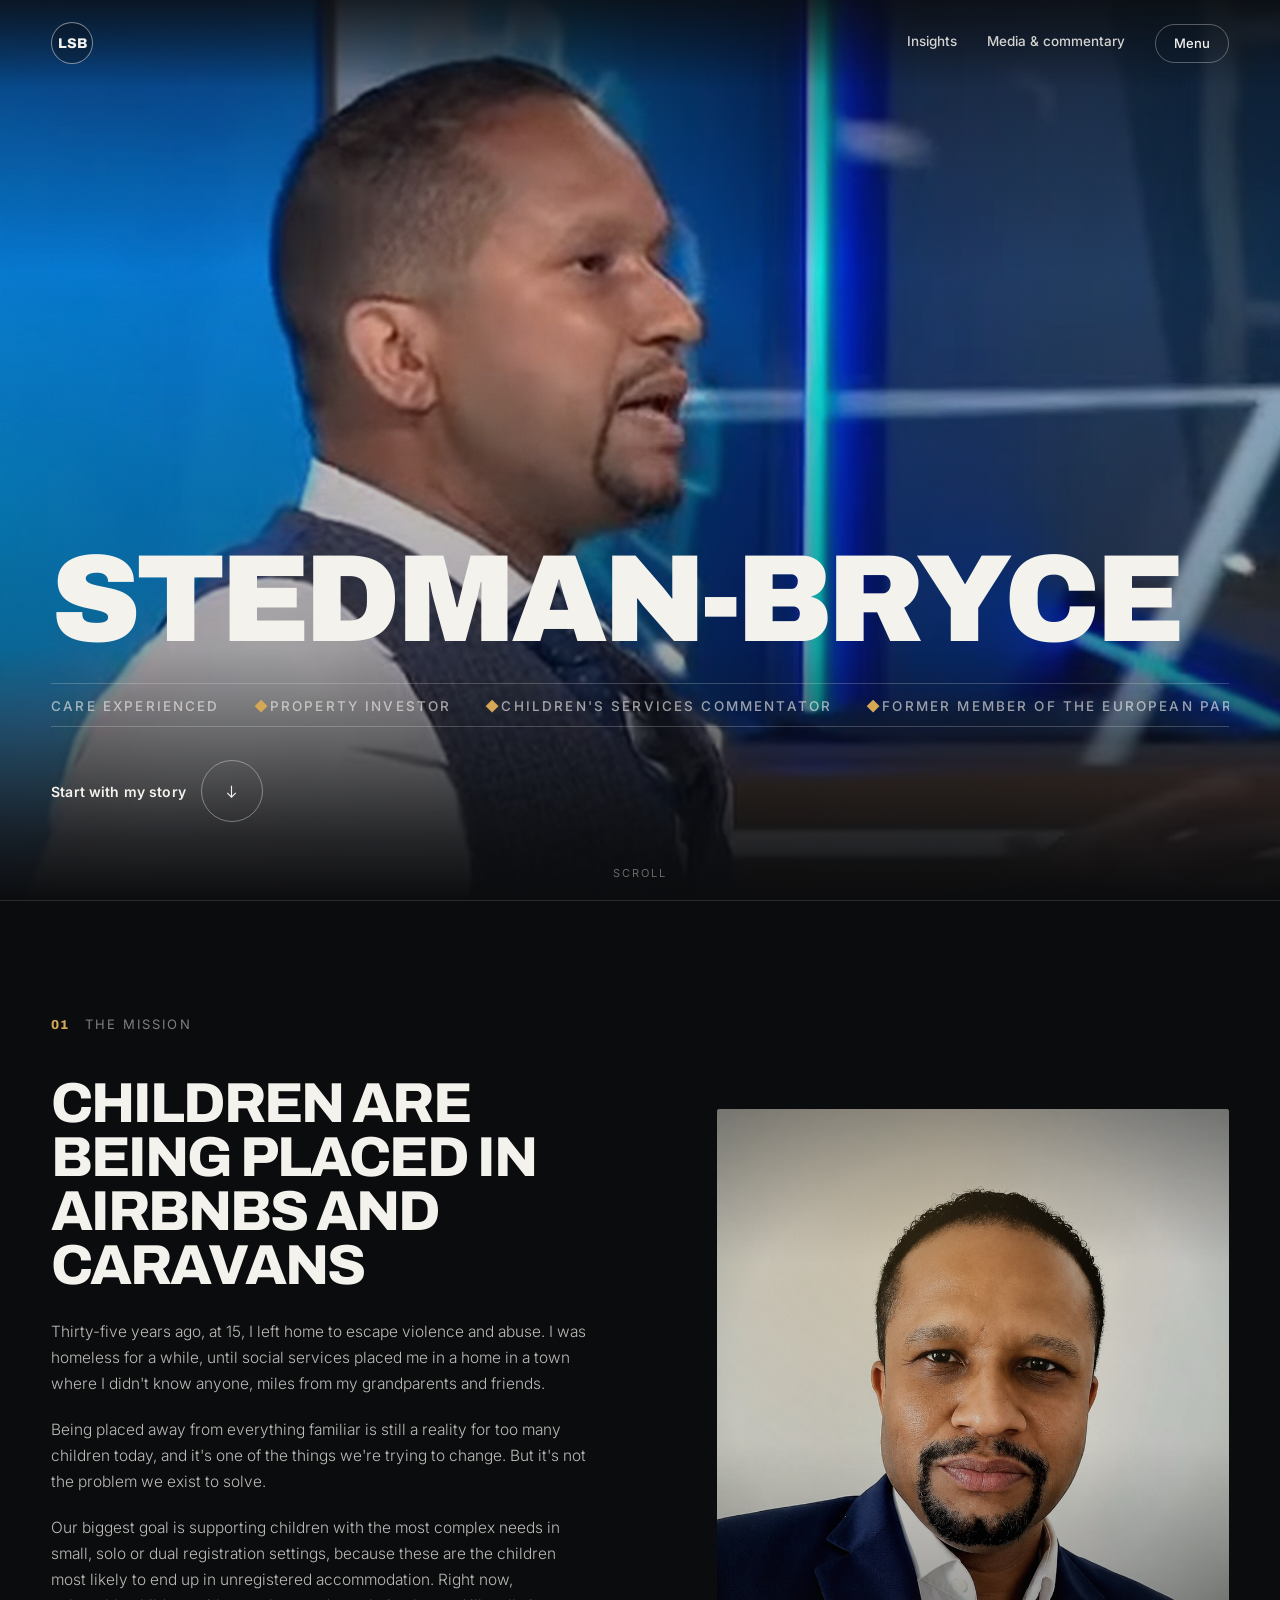
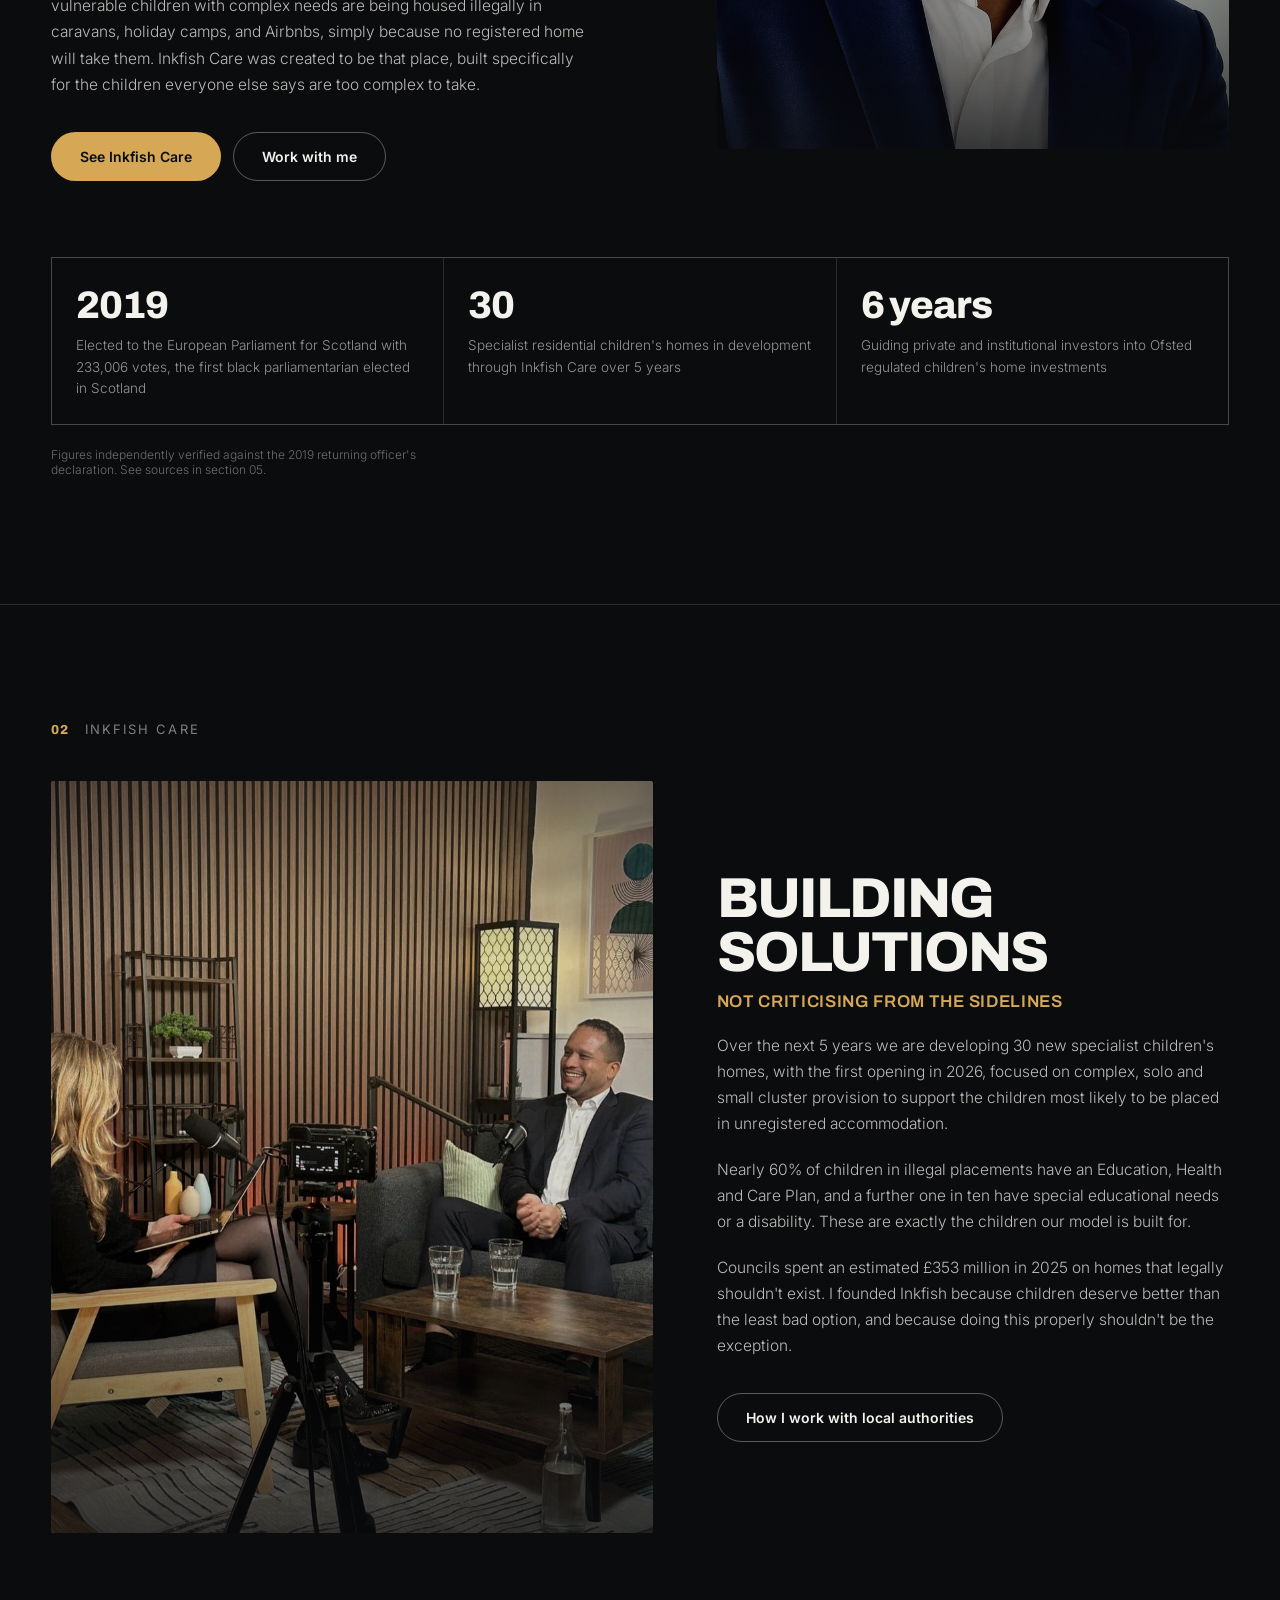
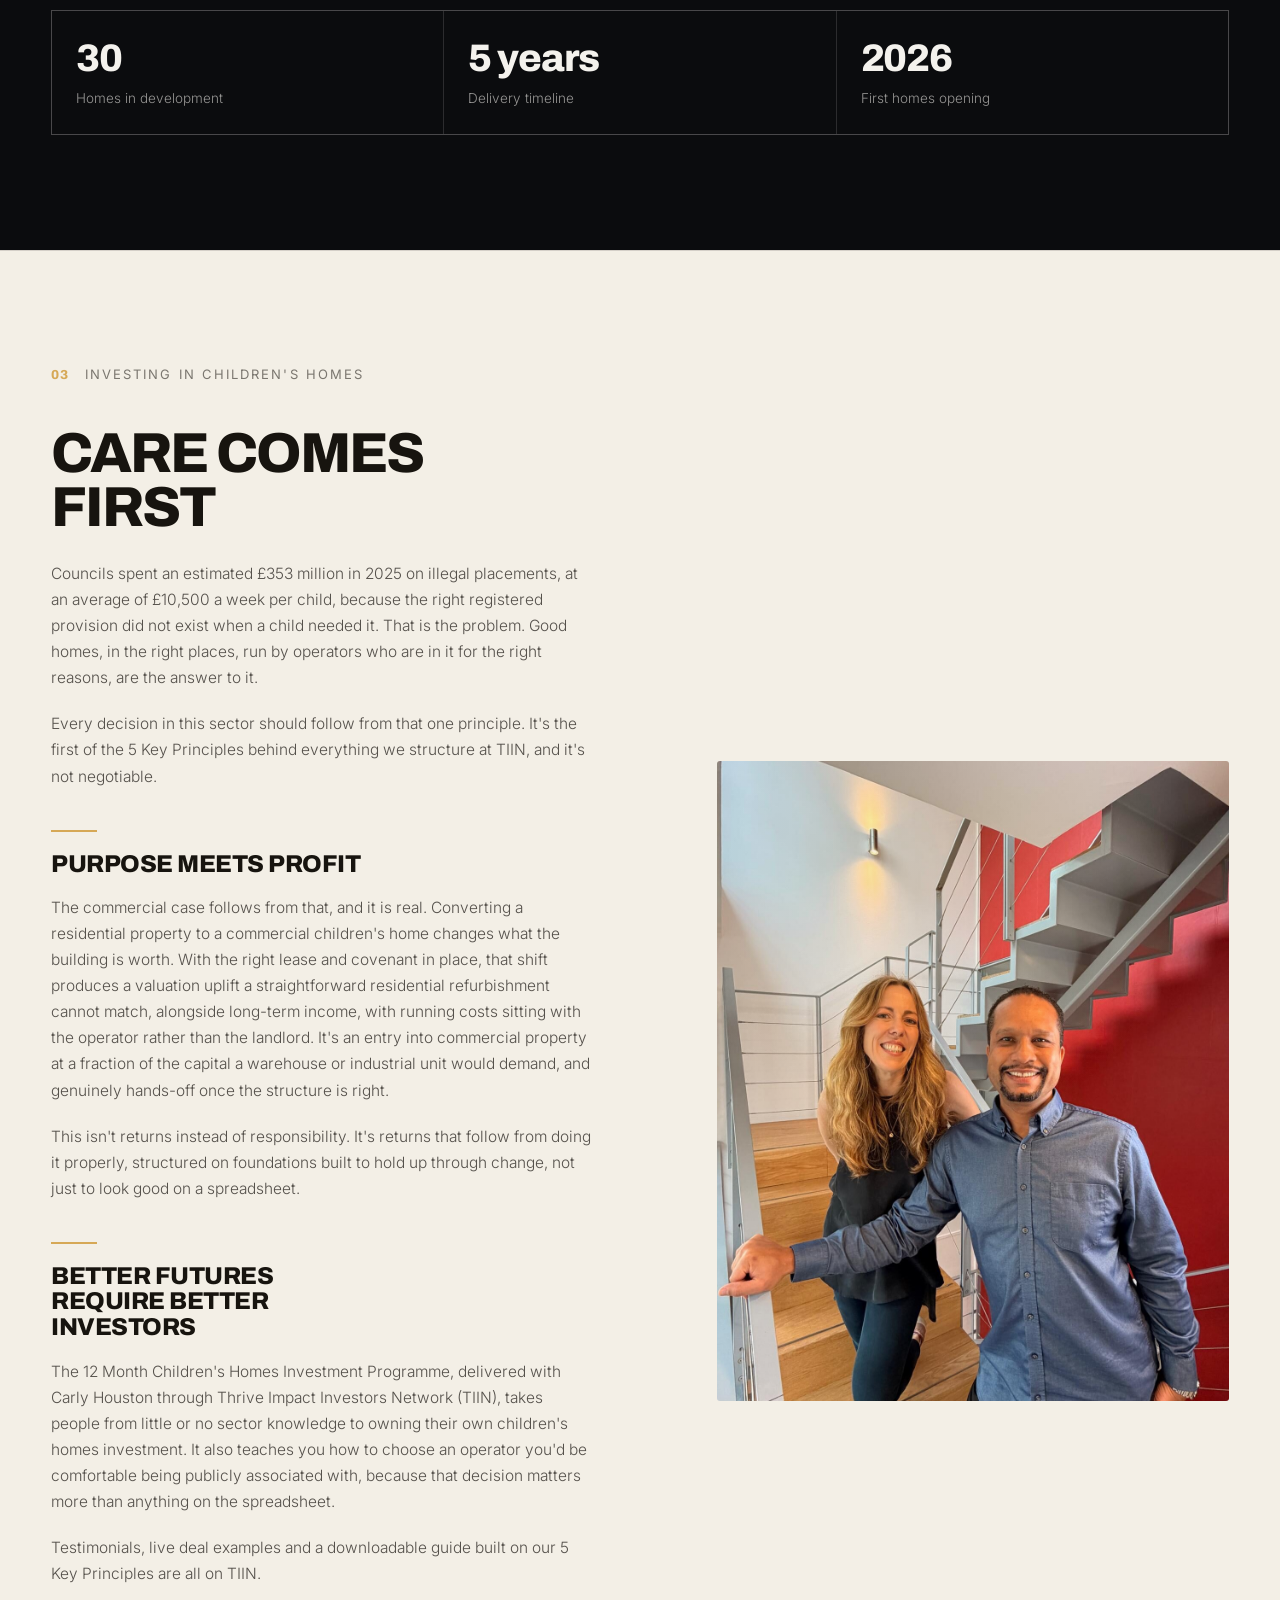
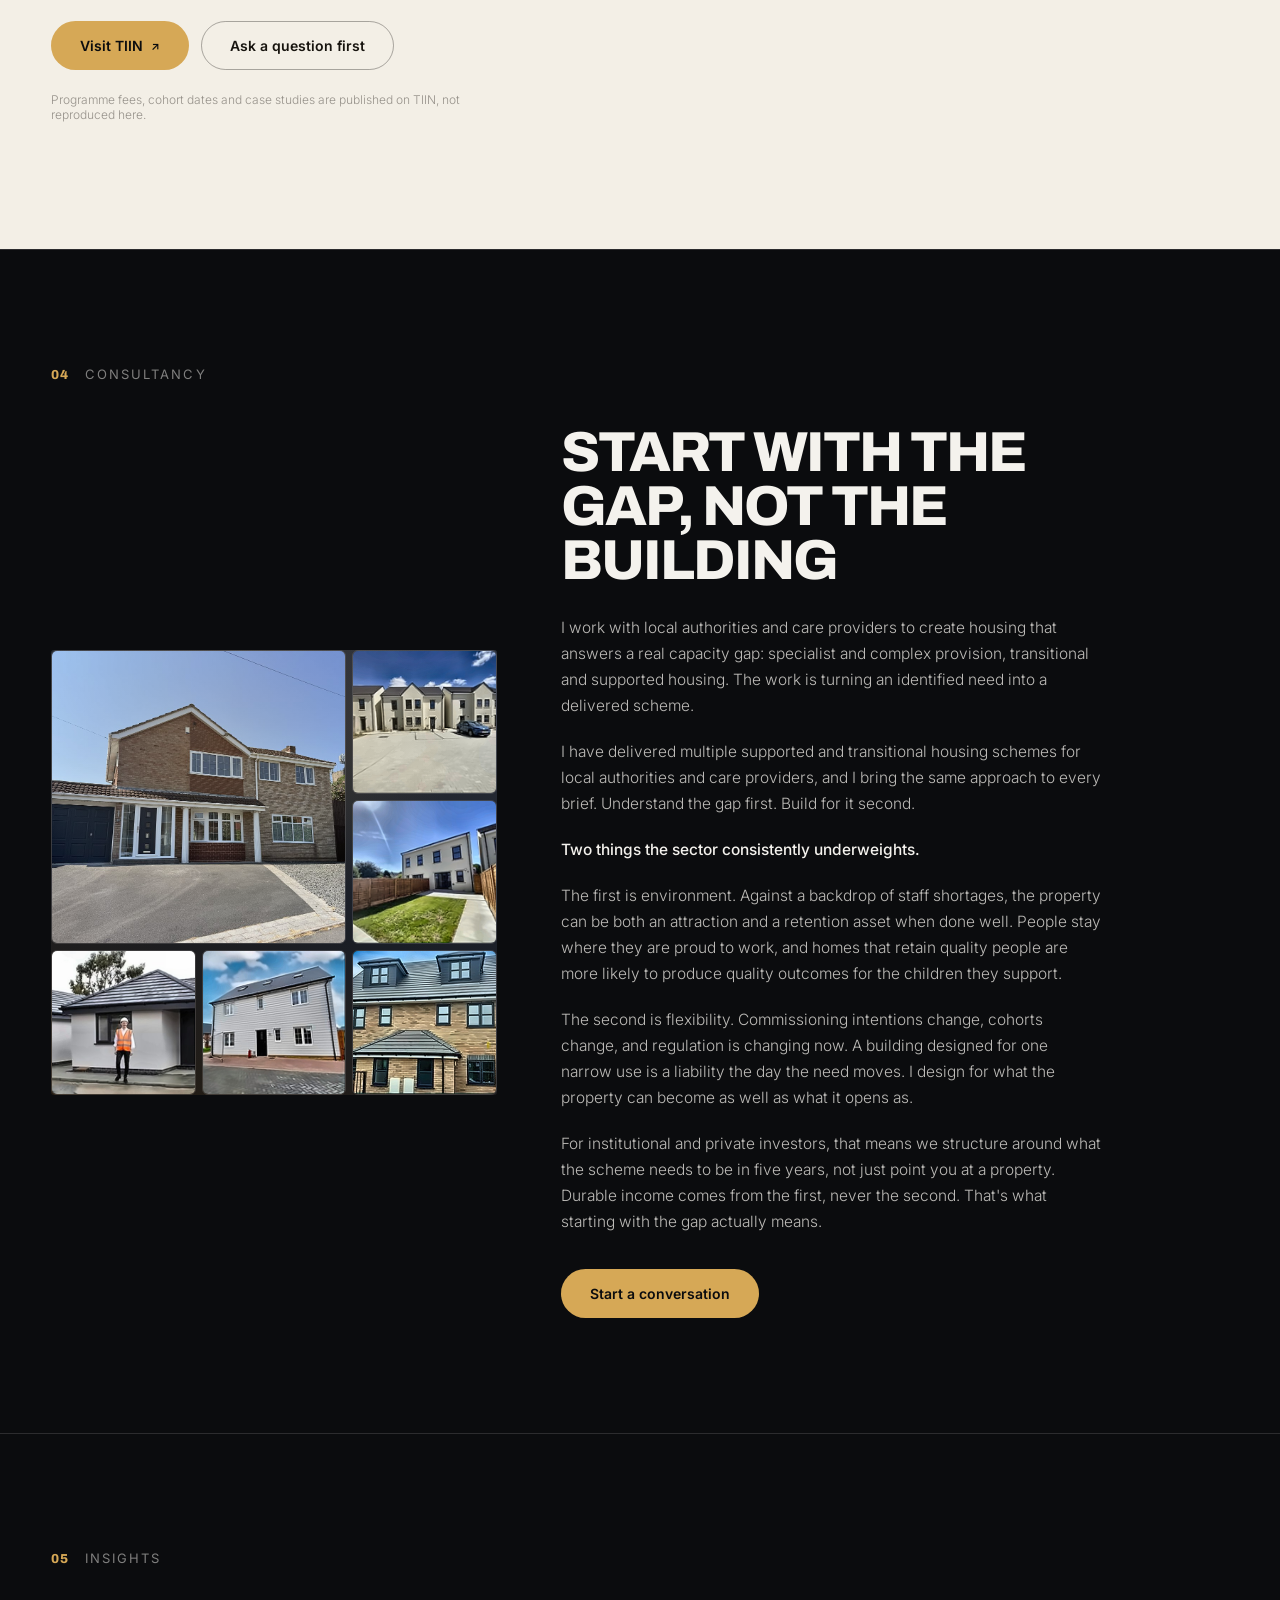
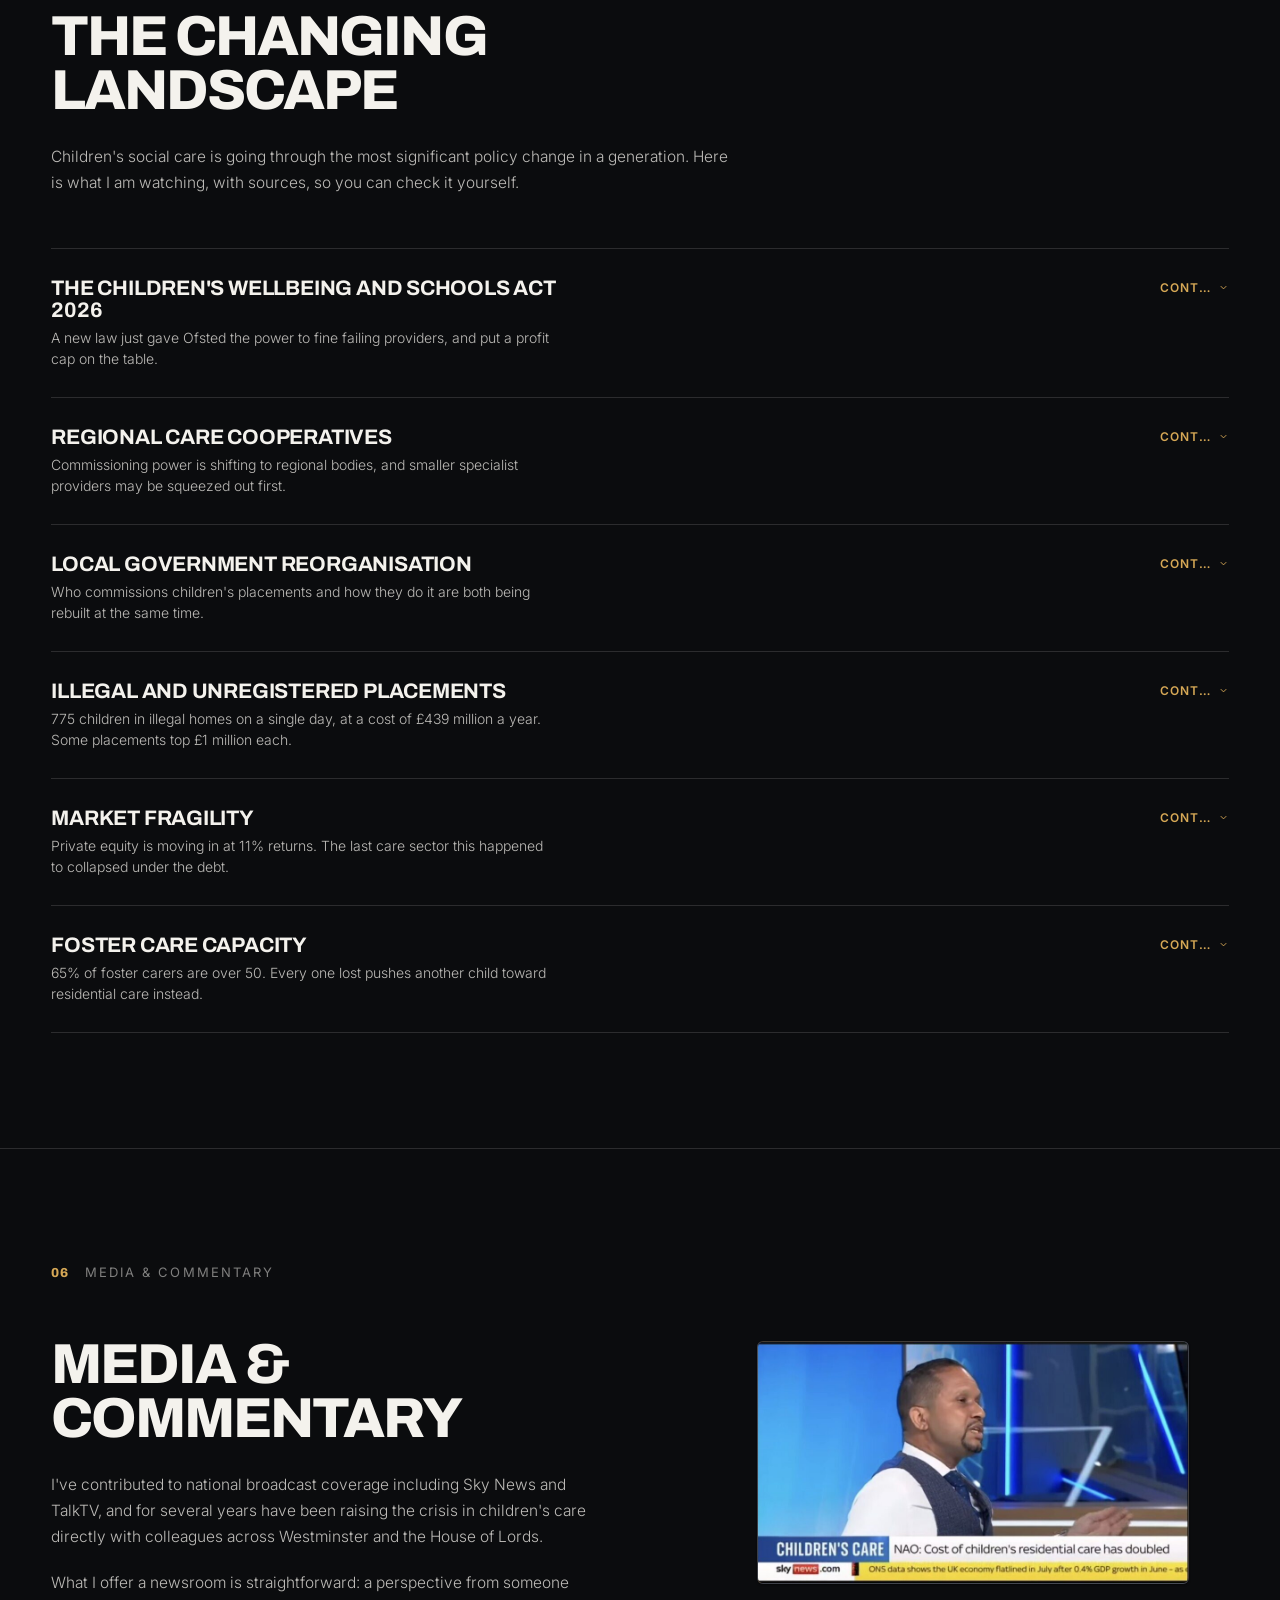
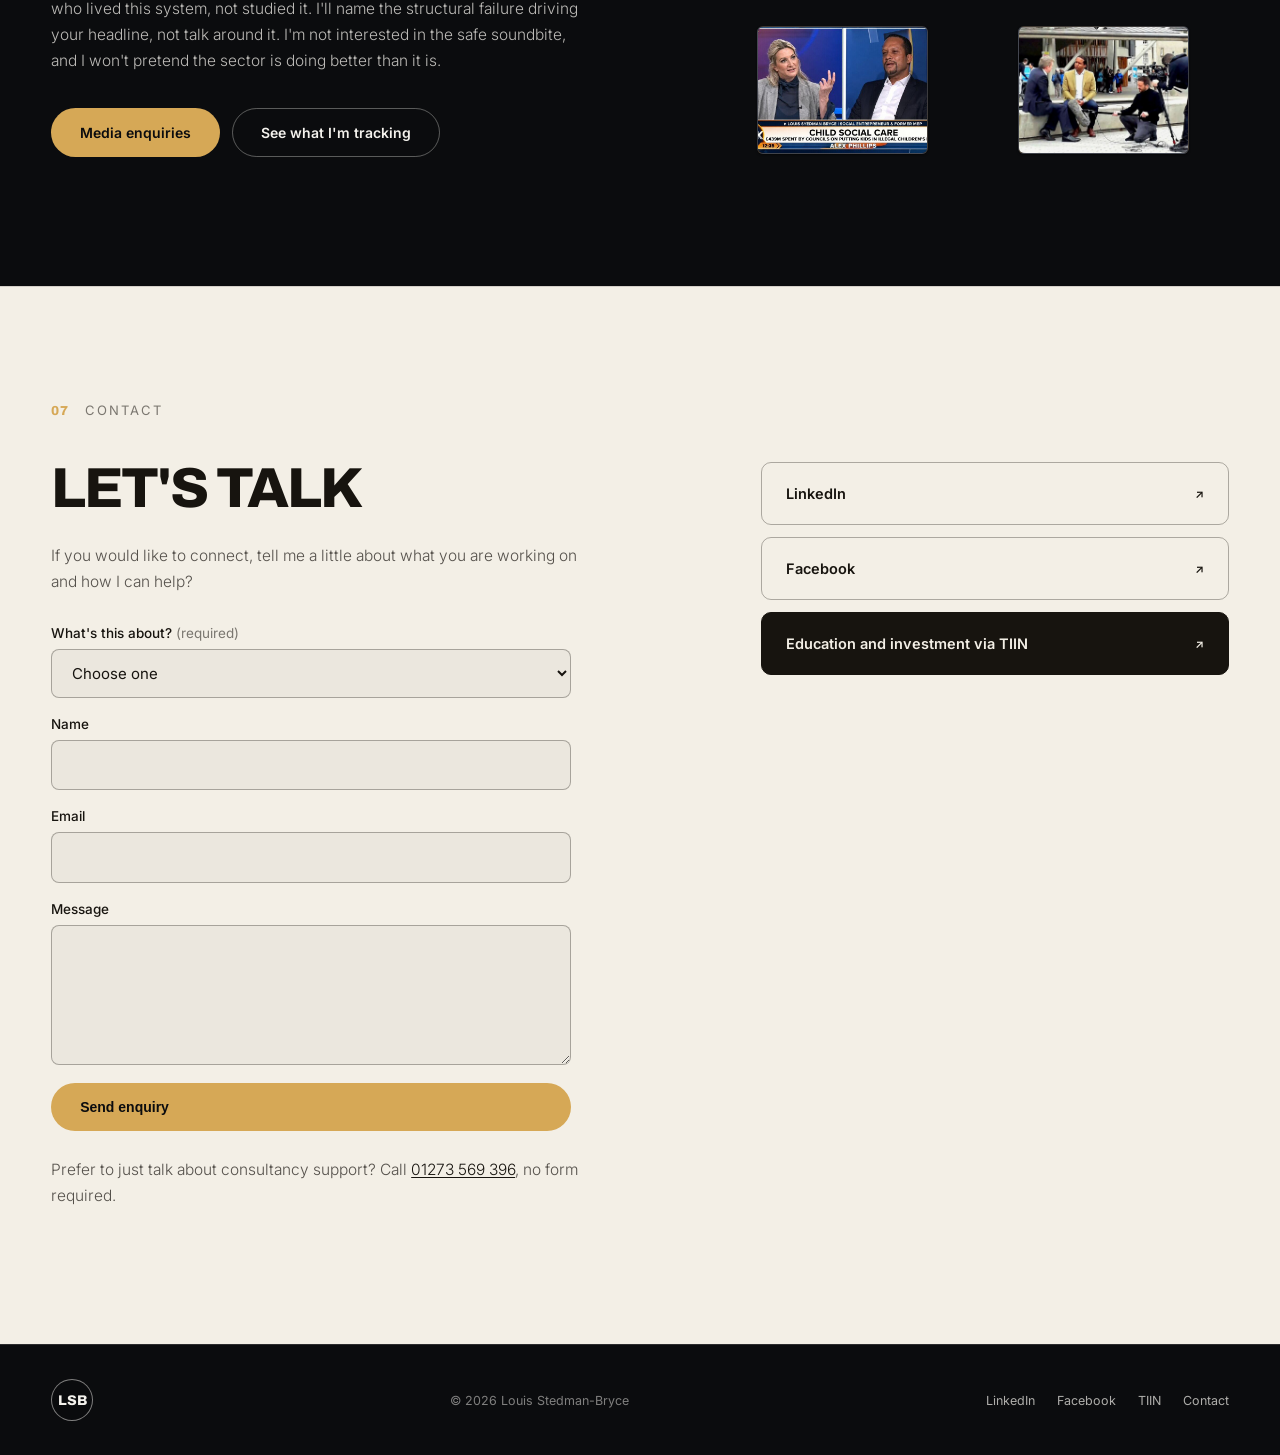
==== index.html @ 674e2a42 "Publish the Louis Stedman-Bryce static website. Co-authored-by: Cursor <cursoragent@cursor.com>" ====
<!DOCTYPE html>
<html lang="en-GB">
<head>
  <meta charset="utf-8">
  <meta name="viewport" content="width=device-width, initial-scale=1">
  <title>Louis Stedman-Bryce | Children's services &amp; Inkfish Care</title>
  <meta name="description" content="Louis Stedman-Bryce — founder of Inkfish Care, former MEP, and UK children's services commentator. Specialist homes, consultancy, and investment through TIIN.">
  <meta name="robots" content="index, follow, max-image-preview:large, max-snippet:-1, max-video-preview:-1">
  <meta name="googlebot" content="index, follow">
  <meta name="theme-color" content="#0B0C0E">
  <meta name="author" content="Louis Stedman-Bryce">
  <meta name="geo.region" content="GB">
  <meta name="geo.placename" content="United Kingdom">
  <link rel="canonical" href="https://steadmanbryce.com/">
  <link rel="alternate" hreflang="en-GB" href="https://steadmanbryce.com/">
  <link rel="alternate" hreflang="x-default" href="https://steadmanbryce.com/">
  <link rel="sitemap" type="application/xml" title="Sitemap" href="https://steadmanbryce.com/sitemap.xml">
  <link rel="me" href="https://www.linkedin.com/in/louis-s-3040ba2b">

  <meta property="og:type" content="website">
  <meta property="og:site_name" content="Louis Stedman-Bryce">
  <meta property="og:locale" content="en_GB">
  <meta property="og:url" content="https://steadmanbryce.com/">
  <meta property="og:title" content="Louis Stedman-Bryce | Children's services &amp; Inkfish Care">
  <meta property="og:description" content="Founder of Inkfish Care, former MEP, and commentator on UK children's services. Specialist homes, consultancy, and investment through TIIN.">
  <meta property="og:image" content="https://steadmanbryce.com/assets/hero-poster.jpg">
  <meta property="og:image:type" content="image/jpeg">
  <meta property="og:image:width" content="1392">
  <meta property="og:image:height" content="620">
  <meta property="og:image:alt" content="Louis Stedman-Bryce on Sky News discussing children's residential care">
  <meta name="twitter:card" content="summary_large_image">
  <meta name="twitter:title" content="Louis Stedman-Bryce | Children's services &amp; Inkfish Care">
  <meta name="twitter:description" content="Founder of Inkfish Care, former MEP, and commentator on UK children's services. Specialist homes, consultancy, and investment through TIIN.">
  <meta name="twitter:image" content="https://steadmanbryce.com/assets/hero-poster.jpg">
  <meta name="twitter:image:alt" content="Louis Stedman-Bryce on Sky News discussing children's residential care">

  <link rel="icon" href="assets/favicon.svg" type="image/svg+xml">
  <link rel="apple-touch-icon" href="assets/louis-portrait.jpg">
  <link rel="manifest" href="site.webmanifest">
  <link rel="preload" href="assets/hero-poster.jpg" as="image" fetchpriority="high">

  <link rel="preconnect" href="https://fonts.googleapis.com">
  <link rel="preconnect" href="https://fonts.gstatic.com" crossorigin>
  <link href="https://fonts.googleapis.com/css2?family=Archivo:wght@400;500;600;700;800;900&family=Inter:wght@300;400;500;600&display=swap" rel="stylesheet">
  <link rel="stylesheet" href="css/styles.css">

  <script type="application/ld+json">
  {
    "@context": "https://schema.org",
    "@graph": [
      {
        "@type": "WebSite",
        "@id": "https://steadmanbryce.com/#website",
        "url": "https://steadmanbryce.com/",
        "name": "Louis Stedman-Bryce",
        "alternateName": "LSB",
        "inLanguage": "en-GB",
        "publisher": { "@id": "https://steadmanbryce.com/#person" }
      },
      {
        "@type": "WebPage",
        "@id": "https://steadmanbryce.com/#webpage",
        "url": "https://steadmanbryce.com/",
        "name": "Louis Stedman-Bryce | Children's services and Inkfish Care",
        "description": "Louis Stedman-Bryce is the founder of Inkfish Care, a former MEP, and a commentator on UK children's services.",
        "inLanguage": "en-GB",
        "isPartOf": { "@id": "https://steadmanbryce.com/#website" },
        "about": { "@id": "https://steadmanbryce.com/#person" },
        "primaryImageOfPage": { "@id": "https://steadmanbryce.com/#poster" }
      },
      {
        "@type": "ImageObject",
        "@id": "https://steadmanbryce.com/#poster",
        "url": "https://steadmanbryce.com/assets/hero-poster.jpg",
        "contentUrl": "https://steadmanbryce.com/assets/hero-poster.jpg",
        "width": 1392,
        "height": 620,
        "caption": "Louis Stedman-Bryce on Sky News discussing children's residential care"
      },
      {
        "@type": "ImageObject",
        "@id": "https://steadmanbryce.com/#portrait",
        "url": "https://steadmanbryce.com/assets/louis-portrait.jpg",
        "contentUrl": "https://steadmanbryce.com/assets/louis-portrait.jpg",
        "width": 900,
        "height": 1125,
        "caption": "Portrait of Louis Stedman-Bryce, founder of Inkfish Care"
      },
      {
        "@type": "Person",
        "@id": "https://steadmanbryce.com/#person",
        "name": "Louis Stedman-Bryce",
        "givenName": "Louis",
        "familyName": "Stedman-Bryce",
        "url": "https://steadmanbryce.com/",
        "image": { "@id": "https://steadmanbryce.com/#portrait" },
        "jobTitle": "Social entrepreneur and children's services commentator",
        "description": "Care-experienced founder of Inkfish Care, property investor, and former Member of the European Parliament for Scotland.",
        "nationality": { "@type": "Country", "name": "United Kingdom" },
        "telephone": "+44-1273-569396",
        "knowsAbout": [
          "Children's social care",
          "Children's residential care",
          "Unregistered children's placements",
          "Children's homes investment",
          "Supported housing"
        ],
        "worksFor": { "@id": "https://steadmanbryce.com/#inkfish-org" },
        "memberOf": {
          "@type": "Organization",
          "name": "European Parliament",
          "description": "Member of the European Parliament for Scotland, elected in 2019"
        },
        "sameAs": [
          "https://www.linkedin.com/in/louis-s-3040ba2b",
          "https://www.facebook.com/share/1D5mTV8Ksw/",
          "https://www.tiin.co.uk"
        ]
      },
      {
        "@type": "Organization",
        "@id": "https://steadmanbryce.com/#inkfish-org",
        "name": "Inkfish Care",
        "url": "https://steadmanbryce.com/#inkfish",
        "founder": { "@id": "https://steadmanbryce.com/#person" },
        "description": "Specialist residential children's homes for children with complex needs, including solo and small cluster provision.",
        "areaServed": { "@type": "Country", "name": "United Kingdom" }
      },
      {
        "@type": "ProfessionalService",
        "@id": "https://steadmanbryce.com/#consultancy-service",
        "name": "Louis Stedman-Bryce consultancy",
        "url": "https://steadmanbryce.com/#consultancy",
        "provider": { "@id": "https://steadmanbryce.com/#person" },
        "areaServed": { "@type": "Country", "name": "United Kingdom" },
        "serviceType": [
          "Children's homes consultancy",
          "Supported and transitional housing",
          "Children's services commentary"
        ],
        "telephone": "+44-1273-569396"
      },
      {
        "@type": "FAQPage",
        "@id": "https://steadmanbryce.com/#insights-faq",
        "url": "https://steadmanbryce.com/#insights",
        "mainEntity": [
          {
            "@type": "Question",
            "name": "What does the Children's Wellbeing and Schools Act 2026 change?",
            "acceptedAnswer": {
              "@type": "Answer",
              "text": "The Act received Royal Assent on 29 April 2026. It gives Ofsted power to demand improvement plans and issue fines, introduces regional cooperation for looked after children's accommodation, and puts a profit cap on the table."
            }
          },
          {
            "@type": "Question",
            "name": "What are Regional Care Cooperatives?",
            "acceptedAnswer": {
              "@type": "Answer",
              "text": "From summer 2026 commissioning power for children's placements is moving from individual local authorities to mandated regional bodies. Pathfinders are already running in Greater Manchester and the South East."
            }
          },
          {
            "@type": "Question",
            "name": "How many children are in illegal or unregistered homes?",
            "acceptedAnswer": {
              "@type": "Answer",
              "text": "On a single day in September 2024, 775 children were placed in illegal, unregistered homes, at an estimated annual cost of more than £439 million. 33 of those placements cost more than £1 million each."
            }
          },
          {
            "@type": "Question",
            "name": "Why is the children's homes market described as fragile?",
            "acceptedAnswer": {
              "@type": "Answer",
              "text": "The Competition and Markets Authority found children's homes providers earning average returns of around 11%, against a normal expected range of 3% to 6%, with a growing share of the market owned by highly leveraged private equity backed groups."
            }
          },
          {
            "@type": "Question",
            "name": "What is happening to foster care capacity in England?",
            "acceptedAnswer": {
              "@type": "Answer",
              "text": "Ofsted data has shown 65% of foster carers are aged over 50, and a quarter over 60. Natural retirement will keep shrinking capacity while new applications are already falling, pushing more children toward residential care."
            }
          }
        ]
      }
    ]
  }
  </script>
  <script src="js/main.js" defer></script>
</head>
<body>

<a class="skip-link" href="#main">Skip to content</a>

<header class="topbar" id="topbar">
  <a class="logomark" href="#top" aria-label="Louis Stedman-Bryce, back to top">LSB</a>
  <div class="topbar-right">
    <a class="topbar-link hide-sm" href="#insights">Insights</a>
    <a class="topbar-link hide-sm" href="#media">Media &amp; commentary</a>
    <button class="menu-btn" type="button" id="menuOpen" aria-haspopup="true" aria-expanded="false" aria-controls="overlayMenu">Menu</button>
  </div>
</header>

<nav class="overlay" id="overlayMenu" aria-label="Main menu" aria-hidden="true">
  <div class="overlay-top">
    <a class="logomark" href="#top" aria-label="Louis Stedman-Bryce, back to top">LSB</a>
    <button class="menu-btn" type="button" id="menuClose" aria-label="Close menu">Close</button>
  </div>
  <div class="overlay-body">
    <ol class="overlay-list">
      <li><a href="#top"><span class="ov-num">&nbsp;</span>Home</a></li>
      <li><a href="#mission"><span class="ov-num">01</span>The mission</a></li>
      <li><a href="#inkfish"><span class="ov-num">02</span>Inkfish Care</a></li>
      <li><a href="#invest"><span class="ov-num">03</span>Investing in children's homes</a></li>
      <li><a href="#consultancy"><span class="ov-num">04</span>Consultancy</a></li>
      <li><a href="#insights"><span class="ov-num">05</span>Insights</a></li>
      <li><a href="#media"><span class="ov-num">06</span>Media &amp; commentary</a></li>
      <li><a href="#contact"><span class="ov-num">07</span>Contact</a></li>
    </ol>
    <div class="overlay-edu">
      <span class="overlay-edu-label">Education</span>
      <ul class="overlay-edu-list">
        <li><a href="https://www.tiin.co.uk" target="_blank" rel="noopener noreferrer">TIIN Half Day Session <span class="ext">&#8599;</span></a></li>
        <li><a href="https://www.tiin.co.uk" target="_blank" rel="noopener noreferrer">12 Month Children's Homes Investment Programme <span class="ext">&#8599;</span></a></li>
      </ul>
    </div>
  </div>
</nav>

<main id="main">

<header class="hero" id="top">
  <div class="reel" aria-hidden="true">
    <video class="reel-video" muted loop playsinline preload="none" poster="assets/hero-poster.jpg" title="Louis Stedman-Bryce on Sky News discussing children's residential care">
      <source data-src="assets/hero.webm" type="video/webm">
      <source data-src="assets/hero.mp4" type="video/mp4">
    </video>
    <div class="reel-grain"></div>
    <div class="reel-veil"></div>
  </div>

  <div class="topbar hero-topbar" aria-hidden="true"></div>

  <div class="hero-main">
    <p class="visually-hidden">Louis Stedman-Bryce: social entrepreneur, property investor, commentator on children's services and a former elected Member of the European Parliament.</p>
    <h1 class="hero-name"><span class="visually-hidden">Louis </span>Stedman-<span class="line2">Bryce</span></h1>

    <div class="ticker" aria-hidden="true">
      <div class="ticker-track">
        <span>Care experienced<i>&#9670;</i>Property investor<i>&#9670;</i>Children's services commentator<i>&#9670;</i>Former Member of the European Parliament<i>&#9670;</i>Founder, Inkfish Care<i>&#9670;</i></span>
        <span>Care experienced<i>&#9670;</i>Property investor<i>&#9670;</i>Children's services commentator<i>&#9670;</i>Former Member of the European Parliament<i>&#9670;</i>Founder, Inkfish Care<i>&#9670;</i></span>
      </div>
    </div>

    <div class="hero-foot">
      <a class="cta" href="#mission">
        <span class="cta-text">Start with my story</span>
        <span class="cta-ring">
          <svg viewBox="0 0 24 24" fill="none" stroke="currentColor" stroke-width="1.6" aria-hidden="true">
            <path d="M12 4v16M6 14l6 6 6-6"/>
          </svg>
        </span>
      </a>
    </div>
  </div>

  <div class="scrollhint">Scroll</div>
</header>

<section class="sec sec-dark" id="mission">
  <div class="sec-head">
    <span class="sec-num">01</span>
    <span class="sec-label">The mission</span>
  </div>
  <div class="sec-grid">
    <div>
      <h2 class="sec-h2">Children are being placed in Airbnbs and caravans</h2>

      <p class="sec-p">Thirty-five years ago, at 15, I left home to escape violence and abuse. I was homeless for a while, until social services placed me in a home in a town where I didn't know anyone, miles from my grandparents and friends.</p>

      <p class="sec-p">Being placed away from everything familiar is still a reality for too many children today, and it's one of the things we're trying to change. But it's not the problem we exist to solve.</p>

      <p class="sec-p">Our biggest goal is supporting children with the most complex needs in small, solo or dual registration settings, because these are the children most likely to end up in unregistered accommodation. Right now, vulnerable children with complex needs are being housed illegally in caravans, holiday camps, and Airbnbs, simply because no registered home will take them. Inkfish Care was created to be that place, built specifically for the children everyone else says are too complex to take.</p>

      <div class="sec-actions">
        <a class="btn btn-solid" href="#inkfish">See Inkfish Care</a>
        <a class="btn btn-ghost" href="#contact">Work with me</a>
      </div>
    </div>
    <div class="sec-media">
      <img src="assets/louis-portrait.jpg" width="900" height="1125" alt="Portrait of Louis Stedman-Bryce, founder of Inkfish Care" decoding="async">
    </div>
  </div>

  <div class="stats">
    <div class="stat"><b>2019</b><span>Elected to the European Parliament for Scotland with 233,006 votes, the first black parliamentarian elected in Scotland</span></div>
    <div class="stat"><b>30</b><span>Specialist residential children's homes in development through Inkfish Care over 5 years</span></div>
    <div class="stat"><b>6 years</b><span>Guiding private and institutional investors into Ofsted regulated children's home investments</span></div>
  </div>
  <p class="fine-print">Figures independently verified against the 2019 returning officer's declaration. See sources in section 05.</p>
</section>

<section class="sec sec-dark" id="inkfish">
  <div class="sec-head">
    <span class="sec-num">02</span>
    <span class="sec-label">Inkfish Care</span>
  </div>
  <div class="sec-grid">
    <div class="sec-media">
      <img src="assets/inkfish-studio.jpg" width="900" height="1125" alt="Louis Stedman-Bryce being interviewed on camera in a studio, seated opposite an interviewer" loading="lazy" decoding="async">
    </div>
    <div>
      <h2 class="sec-h2">Building solutions</h2>
      <p class="sec-kicker">Not criticising from the sidelines</p>
      <p class="sec-p">Over the next 5 years we are developing 30 new specialist children's homes, with the first opening in 2026, focused on complex, solo and small cluster provision to support the children most likely to be placed in unregistered accommodation.</p>
      <p class="sec-p">Nearly 60% of children in illegal placements have an Education, Health and Care Plan, and a further one in ten have special educational needs or a disability. These are exactly the children our model is built for.</p>
      <p class="sec-p">Councils spent an estimated £353 million in 2025 on homes that legally shouldn't exist. I founded Inkfish because children deserve better than the least bad option, and because doing this properly shouldn't be the exception.</p>
      <div class="sec-actions">
        <a class="btn btn-ghost" href="#consultancy">How I work with local authorities</a>
      </div>
    </div>
  </div>
  <div class="stats stats-3">
    <div class="stat"><b>30</b><span>Homes in development</span></div>
    <div class="stat"><b>5 years</b><span>Delivery timeline</span></div>
    <div class="stat"><b>2026</b><span>First homes opening</span></div>
  </div>
</section>

<section class="sec sec-light" id="invest">
  <div class="sec-head">
    <span class="sec-num">03</span>
    <span class="sec-label">Investing in children's homes</span>
  </div>
  <div class="sec-grid">
    <div>
      <h2 class="sec-h2">Care comes first</h2>
      <p class="sec-p">Councils spent an estimated &pound;353 million in 2025 on illegal placements, at an average of &pound;10,500 a week per child, because the right registered provision did not exist when a child needed it. That is the problem. Good homes, in the right places, run by operators who are in it for the right reasons, are the answer to it.</p>
      <p class="sec-p">Every decision in this sector should follow from that one principle. It's the first of the 5 Key Principles behind everything we structure at TIIN, and it's not negotiable.</p>

      <h3 class="sec-sub">Purpose meets profit</h3>
      <p class="sec-p">The commercial case follows from that, and it is real. Converting a residential property to a commercial children's home changes what the building is worth. With the right lease and covenant in place, that shift produces a valuation uplift a straightforward residential refurbishment cannot match, alongside long-term income, with running costs sitting with the operator rather than the landlord. It's an entry into commercial property at a fraction of the capital a warehouse or industrial unit would demand, and genuinely hands-off once the structure is right.</p>
      <p class="sec-p">This isn't returns instead of responsibility. It's returns that follow from doing it properly, structured on foundations built to hold up through change, not just to look good on a spreadsheet.</p>

      <h3 class="sec-sub">Better futures require better investors</h3>
      <p class="sec-p">The 12 Month Children's Homes Investment Programme, delivered with Carly Houston through Thrive Impact Investors Network (TIIN), takes people from little or no sector knowledge to owning their own children's homes investment. It also teaches you how to choose an operator you'd be comfortable being publicly associated with, because that decision matters more than anything on the spreadsheet.</p>
      <p class="sec-p">Testimonials, live deal examples and a downloadable guide built on our 5 Key Principles are all on TIIN.</p>
      <div class="sec-actions">
        <a class="btn btn-solid" href="https://www.tiin.co.uk" target="_blank" rel="noopener noreferrer">Visit TIIN <span class="ext">&#8599;</span></a>
        <a class="btn btn-ghost" href="#contact">Ask a question first</a>
      </div>
      <p class="fine-print">Programme fees, cohort dates and case studies are published on TIIN, not reproduced here.</p>
    </div>
    <div class="sec-media sec-media-light">
      <img src="assets/tiin-programme.jpg" width="1200" height="1600" alt="Louis Stedman-Bryce with Carly Houston, co-facilitator of the 12 Month Children's Homes Investment Programme" loading="lazy" decoding="async">
    </div>
  </div>
</section>

<section class="sec sec-dark" id="consultancy">
  <div class="sec-head">
    <span class="sec-num">04</span>
    <span class="sec-label">Consultancy</span>
  </div>
  <div class="sec-grid">
    <div class="sec-media">
      <div class="consult-grid">
        <div class="consult-card"><img src="assets/consultancy-01.jpg" width="1100" height="825" alt="A completed family-scale home delivered as part of a supported housing scheme" loading="lazy" decoding="async"></div>
        <div class="consult-card"><img src="assets/consultancy-02.jpg" width="804" height="662" alt="A newly completed scheme of specialist supported homes, built around a shared driveway" loading="lazy" decoding="async"></div>
        <div class="consult-card"><img src="assets/consultancy-03.jpg" width="871" height="660" alt="Enclosed rear garden of one of the completed homes" loading="lazy" decoding="async"></div>
        <div class="consult-card"><img src="assets/consultancy-04.jpg" width="900" height="390" alt="A completed scheme of single-storey supported homes, ready for handover" loading="lazy" decoding="async"></div>
        <div class="consult-card"><img src="assets/consultancy-05.jpg" width="630" height="641" alt="A completed supported housing unit, timber-clad and self-contained" loading="lazy" decoding="async"></div>
        <div class="consult-card"><img src="assets/consultancy-06.jpg" width="700" height="542" alt="A completed scheme of family-scale supported homes" loading="lazy" decoding="async"></div>
      </div>
    </div>
    <div>
      <h2 class="sec-h2">Start with the gap, not the building</h2>
      <p class="sec-p">I work with local authorities and care providers to create housing that answers a real capacity gap: specialist and complex provision, transitional and supported housing. The work is turning an identified need into a delivered scheme.</p>
      <p class="sec-p">I have delivered multiple supported and transitional housing schemes for local authorities and care providers, and I bring the same approach to every brief. Understand the gap first. Build for it second.</p>
      <p class="sec-p"><strong>Two things the sector consistently underweights.</strong></p>
      <p class="sec-p">The first is environment. Against a backdrop of staff shortages, the property can be both an attraction and a retention asset when done well. People stay where they are proud to work, and homes that retain quality people are more likely to produce quality outcomes for the children they support.</p>
      <p class="sec-p">The second is flexibility. Commissioning intentions change, cohorts change, and regulation is changing now. A building designed for one narrow use is a liability the day the need moves. I design for what the property can become as well as what it opens as.</p>
      <p class="sec-p">For institutional and private investors, that means we structure around what the scheme needs to be in five years, not just point you at a property. Durable income comes from the first, never the second. That's what starting with the gap actually means.</p>
      <div class="sec-actions">
        <a class="btn btn-solid" href="#contact">Start a conversation</a>
      </div>
    </div>
  </div>
</section>

<section class="sec sec-dark" id="insights">
  <div class="sec-head">
    <span class="sec-num">05</span>
    <span class="sec-label">Insights</span>
  </div>
  <h2 class="sec-h2 sec-h2-wide">The changing landscape</h2>
  <p class="sec-p sec-p-wide">Children's social care is going through the most significant policy change in a generation. Here is what I am watching, with sources, so you can check it yourself.</p>

  <div class="insight-list">

    <details class="insight">
      <summary>
        <div class="insight-summary-text">
          <h3 class="insight-h3">The Children's Wellbeing and Schools Act 2026</h3>
          <p class="insight-hook">A new law just gave Ofsted the power to fine failing providers, and put a profit cap on the table.</p>
        </div>
        <span class="insight-toggle">Cont&hellip;<svg viewBox="0 0 24 24" fill="none" stroke="currentColor" stroke-width="2" aria-hidden="true"><path d="M6 9l6 6 6-6"/></svg></span>
      </summary>
      <div class="insight-body">
        <p class="sec-p">The Children's Wellbeing and Schools Act 2026 received Royal Assent on 29 April 2026. The Department for Education published its implementation plan, <em>Delivering the Children's Social Care Reset</em>, on 21 May 2026. Between them they introduce regional cooperation arrangements for looked after children's accommodation, a new provider oversight scheme allowing Ofsted to demand improvement plans and issue fines, enhanced financial transparency for the largest providers, and a stated intention to cap excessive profits, subject to consultation. A new category of accommodation for children whose liberty is restricted for treatment and care is due to commence from autumn 2027.</p>
        <p class="source">Source: <a href="https://bills.parliament.uk/bills/3909" target="_blank" rel="noopener noreferrer">UK Parliament, Children's Wellbeing and Schools Act 2026</a> and <a href="https://www.gov.uk/government/publications/delivering-the-childrens-social-care-reset" target="_blank" rel="noopener noreferrer">DfE, Delivering the Children's Social Care Reset, 21 May 2026</a></p>
      </div>
    </details>

    <details class="insight">
      <summary>
        <div class="insight-summary-text">
          <h3 class="insight-h3">Regional Care Cooperatives</h3>
          <p class="insight-hook">Commissioning power is shifting to regional bodies, and smaller specialist providers may be squeezed out first.</p>
        </div>
        <span class="insight-toggle">Cont&hellip;<svg viewBox="0 0 24 24" fill="none" stroke="currentColor" stroke-width="2" aria-hidden="true"><path d="M6 9l6 6 6-6"/></svg></span>
      </summary>
      <div class="insight-body">
        <p class="sec-p">From summer 2026 the Secretary of State gained powers to direct 2 or more local authorities into regional cooperation arrangements. Pathfinder Regional Care Cooperatives are already running in Greater Manchester and the South East, with more sought during 2026. The direction of travel is clear: commissioning power is moving from individual local authorities to mandated regional bodies. Smaller and specialist providers, the ones actually building solo and small cluster capacity, are widely reported to be at risk of being squeezed out by larger operators with the scale to win regional contracts. That is a concern I hear directly from providers, not a hypothetical one.</p>
        <p class="source">Source: <a href="https://www.gov.uk/government/publications/delivering-the-childrens-social-care-reset" target="_blank" rel="noopener noreferrer">DfE implementation plan, 2026</a> and <a href="https://www.local.gov.uk/sites/default/files/documents/regional_care_cooperatives.pdf" target="_blank" rel="noopener noreferrer">Local Government Association</a></p>
      </div>
    </details>

    <details class="insight">
      <summary>
        <div class="insight-summary-text">
          <h3 class="insight-h3">Local government reorganisation</h3>
          <p class="insight-hook">Who commissions children's placements and how they do it are both being rebuilt at the same time.</p>
        </div>
        <span class="insight-toggle">Cont&hellip;<svg viewBox="0 0 24 24" fill="none" stroke="currentColor" stroke-width="2" aria-hidden="true"><path d="M6 9l6 6 6-6"/></svg></span>
      </summary>
      <div class="insight-body">
        <p class="sec-p">Alongside this, large parts of England are going through local government reorganisation, restructuring the very authorities that commission children's placements. Reorganising who commissions is happening at the same time as reorganising how commissioning works. Providers and investors need to understand both, not just one.</p>
        <p class="source">Source: <a href="https://commonslibrary.parliament.uk/research-briefings/cbp-10494/" target="_blank" rel="noopener noreferrer">House of Commons Library, Local government reorganisation 2026</a></p>
      </div>
    </details>

    <details class="insight">
      <summary>
        <div class="insight-summary-text">
          <h3 class="insight-h3">Illegal and unregistered placements</h3>
          <p class="insight-hook">775 children in illegal homes on a single day, at a cost of £439 million a year. Some placements top £1 million each.</p>
        </div>
        <span class="insight-toggle">Cont&hellip;<svg viewBox="0 0 24 24" fill="none" stroke="currentColor" stroke-width="2" aria-hidden="true"><path d="M6 9l6 6 6-6"/></svg></span>
      </summary>
      <div class="insight-body">
        <p class="sec-p">Unregistered does not mean cheap. On a single day in September 2024, 775 children were placed in illegal, unregistered homes, at an estimated annual cost to the taxpayer of more than 439 million pounds. 33 of those placements cost more than 1 million pounds each. These are children with nowhere else to go, in provision nobody has inspected, at a price nobody would choose if the right option existed.</p>
        <p class="source">Source: <a href="https://www.childrenscommissioner.gov.uk/news-and-blogs/press-notice-hundreds-of-millions-spent-by-councils-placing-vulnerable-children-in-illegal-childrens-homes/" target="_blank" rel="noopener noreferrer">Children's Commissioner for England, 16 December 2024</a></p>
      </div>
    </details>

    <details class="insight">
      <summary>
        <div class="insight-summary-text">
          <h3 class="insight-h3">Market fragility</h3>
          <p class="insight-hook">Private equity is moving in at 11% returns. The last care sector this happened to collapsed under the debt.</p>
        </div>
        <span class="insight-toggle">Cont&hellip;<svg viewBox="0 0 24 24" fill="none" stroke="currentColor" stroke-width="2" aria-hidden="true"><path d="M6 9l6 6 6-6"/></svg></span>
      </summary>
      <div class="insight-body">
        <p class="sec-p">A growing share of the market is owned by highly leveraged, private equity backed groups. The Competition and Markets Authority found in 2022 that children's homes providers were earning average returns of around 11%, against a normal expected range of 3% to 6%, with some fostering agencies earning margins closer to 20%. Southern Cross, once the UK's largest care home operator, collapsed in 2011 under exactly this kind of structure, high rents owed to landlords following years of aggressive expansion, affecting around 31,000 residents in a different part of the care market. The parallel is not exact, but the underlying risk, debt funded growth chasing government fee income, is the same one worth watching here.</p>
        <p class="source">Source: <a href="https://www.gov.uk/cma-cases/childrens-social-care-market-study" target="_blank" rel="noopener noreferrer">Competition and Markets Authority, children's social care market study, March 2022</a> and <a href="https://blogs.lse.ac.uk/politicsandpolicy/corporate-care-homes/" target="_blank" rel="noopener noreferrer">LSE British Politics and Policy</a></p>
      </div>
    </details>

    <details class="insight">
      <summary>
        <div class="insight-summary-text">
          <h3 class="insight-h3">Foster care capacity</h3>
          <p class="insight-hook">65% of foster carers are over 50. Every one lost pushes another child toward residential care instead.</p>
        </div>
        <span class="insight-toggle">Cont&hellip;<svg viewBox="0 0 24 24" fill="none" stroke="currentColor" stroke-width="2" aria-hidden="true"><path d="M6 9l6 6 6-6"/></svg></span>
      </summary>
      <div class="insight-body">
        <p class="sec-p">Foster care is the other side of this. Ofsted data has shown 65% of foster carers are aged over 50, and a quarter over 60, a profile that means natural retirement will keep shrinking capacity while new applications are already falling. Every foster placement that cannot be found or sustained is a child who may end up in residential care instead, often at the complex end where specialist provision is already scarce. It is part of why I am also developing new models to address the foster care shortage directly. More on that when it is ready to share.</p>
        <p class="source">Source: <a href="https://www.gov.uk/government/news/capacity-in-foster-care-stalling-despite-rising-demand" target="_blank" rel="noopener noreferrer">GOV.UK / Ofsted, Capacity in foster care stalling despite rising demand</a></p>
      </div>
    </details>

  </div>
</section>

<section class="sec sec-dark" id="media">
  <div class="sec-head">
    <span class="sec-num">06</span>
    <span class="sec-label">Media &amp; commentary</span>
  </div>
  <div class="sec-grid">
    <div>
      <h2 class="sec-h2 sec-h2-wide">Media &amp; commentary</h2>
      <p class="sec-p">I've contributed to national broadcast coverage including Sky News and TalkTV, and for several years have been raising the crisis in children's care directly with colleagues across Westminster and the House of Lords.</p>
      <p class="sec-p">What I offer a newsroom is straightforward: a perspective from someone who lived this system, not studied it. I'll name the structural failure driving your headline, not talk around it. I'm not interested in the safe soundbite, and I won't pretend the sector is doing better than it is.</p>
      <div class="sec-actions">
        <a class="btn btn-solid" href="#contact">Media enquiries</a>
        <a class="btn btn-ghost" href="#insights">See what I'm tracking</a>
      </div>
    </div>
    <div class="press-grid">
      <figure class="press-card press-card-feature">
        <img src="assets/media-sky-news.jpg" width="970" height="540" alt="Sky News broadcast still of Louis Stedman-Bryce discussing the doubling cost of children's residential care" loading="lazy" decoding="async">
      </figure>
      <figure class="press-card">
        <img src="assets/media-talktv.jpg" width="634" height="475" alt="Louis Stedman-Bryce on TalkTV discussing the £439 million spent by councils placing children in illegal, unregistered homes" loading="lazy" decoding="async">
      </figure>
      <figure class="press-card">
        <img src="assets/media-holyrood.jpg" width="719" height="540" alt="Louis Stedman-Bryce being interviewed on camera outside the Scottish Parliament" loading="lazy" decoding="async">
      </figure>
    </div>
  </div>
</section>

<section class="sec sec-light" id="contact">
  <div class="sec-head">
    <span class="sec-num">07</span>
    <span class="sec-label">Contact</span>
  </div>
  <div class="contact-grid">
    <div>
      <h2 class="sec-h2">Let's talk</h2>
      <p class="sec-p">If you would like to connect, tell me a little about what you are working on and how I can help?</p>

      <form class="contact-form" id="contactForm" action="#contact" method="post">
        <label class="field">
          <span>What's this about? <em>(required)</em></span>
          <select name="enquiry-type" id="enquiryType" required>
            <option value="" disabled selected>Choose one</option>
            <option value="Education and training">Education and training</option>
            <option value="Consultancy">Consultancy (local authority, care provider or investor)</option>
            <option value="Media &amp; commentary">Media &amp; commentary</option>
            <option value="Something else">Something else</option>
          </select>
        </label>

        <label class="field">
          <span>Name</span>
          <input type="text" name="name" id="contactName" required autocomplete="name" maxlength="80">
        </label>

        <label class="field">
          <span>Email</span>
          <input type="email" name="email" id="contactEmail" required autocomplete="email" maxlength="100">
        </label>

        <label class="field">
          <span>Message</span>
          <textarea name="message" id="contactMessage" rows="5" required maxlength="3000"></textarea>
        </label>

        <button class="btn btn-solid" type="submit">Send enquiry</button>
        <p class="form-status" id="formStatus" role="status" hidden></p>
      </form>

      <p class="sec-p connect-line">Prefer to just talk about consultancy support? Call <a href="tel:+441273569396">01273&nbsp;569&nbsp;396</a>, no form required.</p>
    </div>

    <div class="contact-side">
      <a class="side-card" href="https://www.linkedin.com/in/louis-s-3040ba2b" target="_blank" rel="me noopener noreferrer">
        <span>LinkedIn</span>
        <span class="ext">&#8599;</span>
      </a>
      <a class="side-card" href="https://www.facebook.com/share/1D5mTV8Ksw/" target="_blank" rel="noopener noreferrer">
        <span>Facebook</span>
        <span class="ext">&#8599;</span>
      </a>
      <a class="side-card side-card-accent" href="https://www.tiin.co.uk" target="_blank" rel="noopener noreferrer">
        <span>Education and investment via TIIN</span>
        <span class="ext">&#8599;</span>
      </a>
    </div>
  </div>
</section>

</main>

<footer class="footer">
  <a class="logomark" href="#top" aria-label="Louis Stedman-Bryce, back to top">LSB</a>
  <p class="footer-copy">&copy; <span id="year">2026</span> Louis Stedman-Bryce</p>
  <div class="footer-links">
    <a href="https://www.linkedin.com/in/louis-s-3040ba2b" target="_blank" rel="me noopener noreferrer">LinkedIn</a>
    <a href="https://www.facebook.com/share/1D5mTV8Ksw/" target="_blank" rel="noopener noreferrer">Facebook</a>
    <a href="https://www.tiin.co.uk" target="_blank" rel="noopener noreferrer">TIIN</a>
    <a href="#contact">Contact</a>
  </div>
</footer>

</body>
</html>
---- css/styles.css ----
/* ==================================================================
   STEADMANBRYCE.COM — STYLESHEET
   Built from the approved hero-cinematic.html reference.
   Tokens (colours, fonts, spacing) are set as CSS variables at the
   top of this file. Change a value there to change it everywhere.
   ================================================================== */

:root {
  /* Dark theme (default, most sections) */
  --bg: #0B0C0E;
  --text: #F4F2ED;
  --text-dim: rgba(244,242,237,.76);
  --text-dimmer: rgba(244,242,237,.6);
  --border: rgba(244,242,237,.14);
  --border-strong: rgba(244,242,237,.32);
  --gold: #D6A856;
  --gold-hover: #E7BE72;

  /* Light theme (sections 03 and 07 only) */
  --bg-light: #F3EFE6;
  --text-light: #17140F;
  --text-light-dim: rgba(23,20,15,.72);
  --border-light: rgba(23,20,15,.14);
  --border-light-strong: rgba(23,20,15,.32);

  --display-font: Archivo, "Helvetica Neue", Arial, sans-serif;
  --body-font: Inter, "Helvetica Neue", Arial, sans-serif;
}

*, *::before, *::after { box-sizing: border-box; }
html { scroll-behavior: smooth; -webkit-text-size-adjust: 100%; }
body {
  margin: 0;
  background: var(--bg);
  color: var(--text);
  font-family: var(--body-font);
  overflow-x: hidden;
}
a { color: inherit; }
img { max-width: 100%; display: block; }

.visually-hidden {
  position: absolute !important;
  width: 1px; height: 1px;
  padding: 0; margin: -1px;
  overflow: hidden;
  clip: rect(0,0,0,0);
  white-space: nowrap;
  border: 0;
}

.skip-link {
  position: absolute; left: 12px; top: -60px;
  background: var(--gold); color: #0B0C0E;
  padding: 10px 16px; border-radius: 6px; font-weight: 600;
  z-index: 100; transition: top .2s;
}
.skip-link:focus { top: 12px; }

:focus-visible {
  outline: 2px solid var(--gold);
  outline-offset: 3px;
}

/* ---------------- HEADER (fixed) ---------------- */
.topbar {
  position: fixed; top: 0; left: 0; right: 0; z-index: 40;
  display: flex; align-items: center; justify-content: space-between; gap: 20px;
  padding: 22px clamp(20px, 4vw, 54px);
  background: linear-gradient(to bottom, rgba(11,12,14,.75) 0%, transparent 100%);
  pointer-events: none;
}
.topbar > * { pointer-events: auto; }
.hero-topbar { display: none; }

.logomark {
  width: 42px; height: 42px; border: 1px solid rgba(244,242,237,.5); border-radius: 50%;
  display: grid; place-items: center; font-family: var(--display-font); font-weight: 800;
  font-size: 14px; letter-spacing: -.02em; text-decoration: none; color: var(--text);
  background: rgba(11,12,14,.3); flex: none;
}
.topbar-right { display: flex; align-items: center; gap: clamp(14px, 2.4vw, 30px); }
.topbar-link {
  font-size: 13.5px; font-weight: 500; text-decoration: none; color: rgba(244,242,237,.86);
  border-bottom: 1px solid transparent; padding-bottom: 3px; transition: border-color .2s;
}
.topbar-link:hover { border-bottom-color: var(--gold); }
.menu-btn {
  background: none; border: 1px solid rgba(244,242,237,.32); color: inherit;
  font: 500 13px/1 var(--body-font); padding: 12px 18px; border-radius: 999px; cursor: pointer;
  transition: background .2s, border-color .2s;
}
.menu-btn:hover { background: rgba(244,242,237,.1); border-color: rgba(244,242,237,.6); }

/* ---------------- OVERLAY MENU ---------------- */
.overlay {
  position: fixed; inset: 0; z-index: 60;
  background: #0B0C0E;
  transform: translateY(-100%);
  transition: transform .45s cubic-bezier(.65,0,.35,1);
  display: flex; flex-direction: column;
  padding: 22px clamp(20px, 4vw, 54px) 40px;
  overflow-y: auto;
}
.overlay.is-open { transform: translateY(0); }
.overlay-top { display: flex; align-items: center; justify-content: space-between; }
.overlay-body { margin-top: clamp(14px, 3vh, 34px); flex: 1; display: flex; flex-direction: column; justify-content: flex-start; gap: clamp(20px, 4vh, 40px); }
.overlay-list { list-style: none; margin: 0; padding: 0; }
.overlay-list li { border-top: 1px solid rgba(244,242,237,.14); }
.overlay-list li:last-child { border-bottom: 1px solid rgba(244,242,237,.14); }
.overlay-list a {
  display: flex; align-items: baseline; gap: 20px;
  padding: clamp(14px, 2.4vw, 22px) 4px;
  text-decoration: none; color: var(--text);
  font-family: var(--display-font); font-weight: 800; text-transform: uppercase;
  font-size: clamp(24px, 4.4vw, 46px); letter-spacing: -.03em;
  transition: color .2s, padding-left .2s;
}
.overlay-list a:hover, .overlay-list a:focus-visible { color: var(--gold); padding-left: 14px; }
.ov-num { font-family: var(--display-font); font-weight: 700; font-size: 14px; color: var(--gold); min-width: 26px; }
.overlay-edu-label {
  display: block; font-size: 12px; letter-spacing: .18em; text-transform: uppercase;
  color: rgba(244,242,237,.5); margin-bottom: 14px;
}
.overlay-edu-list { list-style: none; margin: 0; padding: 0; display: flex; flex-direction: column; gap: 10px; }
.overlay-edu-list a {
  display: inline-flex; align-items: center; gap: 8px;
  text-decoration: none; color: var(--text-dim);
  font-size: clamp(14px, 1.6vw, 17px); font-weight: 400;
  border-bottom: 1px solid rgba(244,242,237,.22); padding-bottom: 2px;
}
.overlay-edu-list a:hover { color: var(--gold); border-color: var(--gold); }
.ext { font-size: .8em; }

/* ---------------- HERO ---------------- */
.hero { position: relative; min-height: 100svh; display: flex; flex-direction: column; overflow: hidden; }

.reel { position: absolute; inset: 0; z-index: 0; }
.reel-img {
  position: absolute; inset: -6%;
  background:
    radial-gradient(70% 55% at 62% 34%, rgba(214,168,86,.30), transparent 62%),
    radial-gradient(90% 70% at 22% 78%, rgba(38,62,104,.55), transparent 70%),
    linear-gradient(168deg, #1a1d24 0%, #0E1016 48%, #16110c 100%);
  animation: drift 26s ease-in-out infinite alternate;
}
@keyframes drift {
  from { transform: scale(1.04) translate3d(0,0,0); }
  to   { transform: scale(1.12) translate3d(-1.8%, -1.4%, 0); }
}
.reel-video {
  position: absolute; inset: 0; width: 100%; height: 100%;
  object-fit: cover; object-position: 50% 46%;
  filter: grayscale(6%) sepia(3%) saturate(104%) brightness(.94) contrast(1.03);
}
.reel-photo {
  position: absolute; inset: -6%; width: 112%; height: 112%;
  object-fit: cover; object-position: 55% 60%;
  filter: grayscale(30%) sepia(15%) saturate(125%) brightness(.5) contrast(1.18);
  animation: drift 26s ease-in-out infinite alternate;
}
.reel-grain {
  position: absolute; inset: 0; opacity: .32; mix-blend-mode: overlay;
  background-image: url("data:image/svg+xml,%3Csvg xmlns='http://www.w3.org/2000/svg' width='140' height='140'%3E%3Cfilter id='n'%3E%3CfeTurbulence type='fractalNoise' baseFrequency='.9' numOctaves='3'/%3E%3C/filter%3E%3Crect width='140' height='140' filter='url(%23n)' opacity='.42'/%3E%3C/svg%3E");
}
.reel-veil {
  position: absolute; inset: 0;
  background:
    linear-gradient(to bottom, rgba(11,12,14,.52) 0%, rgba(11,12,14,.06) 30%, rgba(11,12,14,.34) 72%, rgba(11,12,14,.88) 93%, #0B0C0E 100%);
}

.hero-main {
  position: relative; z-index: 2; margin-top: auto;
  padding: 0 clamp(20px, 4vw, 54px) clamp(28px, 4vw, 44px);
}
/* The name sits on ONE line across the page. It used to stack as
   "STEDMAN-" / "BRYCE", which took roughly twice the vertical space and
   pushed the hero copy up over Louis's face. Sized to fill the column
   width at 1440px with a little slack; `nowrap` keeps it honest. If the
   two-line stack is ever wanted back, restore `display: block` on
   .line2 and drop `white-space: nowrap`. */
.hero-name {
  font-family: var(--display-font); font-weight: 900;
  font-size: clamp(26px, 9.7vw, 200px);
  line-height: .84; letter-spacing: -.045em; margin: 0;
  text-transform: uppercase;
  white-space: nowrap;
}
.hero-name .line2 { display: inline; padding-left: 0; }

.ticker {
  position: relative; margin: clamp(18px, 2.4vw, 30px) 0 clamp(20px, 2.6vw, 34px);
  border-top: 1px solid rgba(244,242,237,.22); border-bottom: 1px solid rgba(244,242,237,.22);
  padding: 11px 0; overflow: hidden; white-space: nowrap;
}
.ticker-track { display: inline-flex; animation: slide 34s linear infinite; }
.ticker-track span {
  font-size: clamp(11px, 1.05vw, 13.5px); font-weight: 500; letter-spacing: .16em;
  text-transform: uppercase; color: rgba(244,242,237,.62); padding-right: 34px;
}
.ticker-track span i { color: var(--gold); font-style: normal; padding-left: 34px; }
@keyframes slide { from { transform: translateX(0); } to { transform: translateX(-50%); } }

.hero-foot { display: flex; align-items: flex-end; justify-content: space-between; gap: 34px; flex-wrap: wrap; }
.hero-line {
  font-size: clamp(16px, 1.55vw, 21px); line-height: 1.5; font-weight: 300;
  color: rgba(244,242,237,.9); max-width: 34ch; margin: 0;
}
.cta { display: inline-flex; align-items: center; gap: 15px; text-decoration: none; }
.cta-text { font-size: 14px; font-weight: 600; letter-spacing: .01em; }
.cta-ring {
  width: 62px; height: 62px; border-radius: 50%; border: 1px solid rgba(244,242,237,.4);
  display: grid; place-items: center; flex: none; transition: background .22s, border-color .22s, transform .22s;
}
.cta-ring svg { width: 17px; height: 17px; }
.cta:hover .cta-ring, .cta:focus-visible .cta-ring { background: var(--gold); border-color: var(--gold); color: #0B0C0E; transform: translateY(-2px); }

.scrollhint {
  position: relative; z-index: 2; text-align: center; padding-bottom: 20px;
  font-size: 11px; letter-spacing: .18em; text-transform: uppercase; color: rgba(244,242,237,.4);
}

/* ---------------- SECTIONS (shared) ---------------- */
.sec { padding: clamp(70px, 9vw, 140px) clamp(20px, 4vw, 54px); }
.sec-dark { background: var(--bg); border-top: 1px solid var(--border); }
.sec-light { background: var(--bg-light); color: var(--text-light); border-top: 1px solid var(--border-light); }

.sec-head { display: flex; align-items: baseline; gap: 16px; margin-bottom: clamp(28px, 3.5vw, 50px); }
.sec-num { font-family: var(--display-font); font-weight: 800; font-size: 13px; color: var(--gold); letter-spacing: .06em; }
.sec-label { font-size: 13px; letter-spacing: .16em; text-transform: uppercase; color: rgba(244,242,237,.5); }
.sec-light .sec-label { color: rgba(23,20,15,.55); }

.sec-grid { display: grid; grid-template-columns: 1.08fr .92fr; gap: clamp(34px, 5vw, 84px); align-items: center; }
.sec-grid > * { min-width: 0; }

.sec-h2 {
  font-family: var(--display-font); font-weight: 800; text-transform: uppercase;
  font-size: clamp(30px, 4.4vw, 66px); line-height: .96; letter-spacing: -.035em; margin: 0 0 26px; max-width: 15ch;
}
.sec-h2-wide { max-width: 20ch; }
.sec-kicker {
  font-family: var(--display-font); font-weight: 600; text-transform: uppercase;
  letter-spacing: .04em; font-size: clamp(14px, 1.4vw, 17px); color: var(--gold); margin: -14px 0 22px;
}
/* Sub-heading inside a section, for a section that breaks into named
   parts (section 03). Reads as a real heading rather than a label:
   same display face as the h2 at roughly a third the size, with a
   short gold rule above it to mark the break. */
.sec-sub {
  font-family: var(--display-font); font-weight: 800; text-transform: uppercase;
  font-size: clamp(19px, 1.9vw, 26px); line-height: 1.06; letter-spacing: -.02em;
  margin: 40px 0 18px; max-width: 22ch; position: relative; padding-top: 22px;
}
.sec-sub::before {
  content: ""; position: absolute; top: 0; left: 0;
  width: 46px; height: 2px; background: var(--gold);
}
.sec-p { font-size: clamp(15.5px, 1.2vw, 17.5px); line-height: 1.68; font-weight: 300; color: var(--text-dim); max-width: 54ch; margin: 0 0 20px; }
.sec-light .sec-p { color: var(--text-light-dim); }
.sec-p-wide { max-width: 68ch; }
.sec-p strong { color: var(--text); font-weight: 500; }
.sec-light .sec-p strong { color: var(--text-light); }

.sec-actions { display: flex; gap: 12px; flex-wrap: wrap; margin-top: 34px; }
.btn {
  display: inline-flex; align-items: center; gap: 8px; padding: 15px 28px; border-radius: 999px; text-decoration: none;
  font-size: 14px; font-weight: 600; transition: background .2s, color .2s, border-color .2s;
  border: 1px solid transparent; cursor: pointer;
}
.btn-solid { background: var(--gold); color: #0B0C0E; }
.btn-solid:hover { background: var(--gold-hover); }
.sec-light .btn-ghost { border-color: rgba(23,20,15,.34); color: var(--text-light); }
.sec-light .btn-ghost:hover { border-color: var(--text-light); }
.btn-ghost { border: 1px solid rgba(244,242,237,.34); color: var(--text); }
.btn-ghost:hover { border-color: var(--text); }

.fine-print {
  font-size: 12px; color: rgba(244,242,237,.42); font-weight: 300; margin-top: 22px; max-width: 60ch;
}
.sec-light .fine-print { color: rgba(23,20,15,.42); }

.sec-media { position: relative; aspect-ratio: 4/5; border-radius: 3px; overflow: hidden;
  background: linear-gradient(200deg, #2a2f3a 0%, #1a1e26 55%, #241c12 100%); }
.sec-media::after { content: ""; position: absolute; inset: 0;
  background: radial-gradient(80% 60% at 40% 20%, rgba(214,168,86,.2), transparent 65%); }
.sec-media-light { background: linear-gradient(200deg, #e7ded0 0%, #d8cdb8 55%, #cbb98f 100%); }
.sec-media img { width: 100%; height: 100%; object-fit: cover; display: block; }

/* Section 01 portrait: the studio backdrop is much brighter than the rest
   of the site, so it was cutting a light rectangle out of a dark page.
   Knock the brightness back, warm it very slightly towards the site's
   palette, and feather the edges into the dark ground. */
#mission .sec-media img {
  filter: brightness(.80) contrast(1.07) saturate(.86) sepia(.09);
}
/* Section 02 studio photo: a bright, warm interior shot on a near-black page.
   Same two-part treatment section 01's portrait gets — knock the brightness
   back and warm it very slightly, then feather the edges into the dark ground
   so it doesn't cut a lit rectangle out of the section. */
#inkfish .sec-media img {
  filter: brightness(.82) contrast(1.06) saturate(.88) sepia(.07);
}
#inkfish .sec-media::after {
  background:
    radial-gradient(80% 60% at 40% 20%, rgba(214,168,86,.16), transparent 65%),
    linear-gradient(to bottom, rgba(11,12,14,.32) 0%, rgba(11,12,14,0) 24%, rgba(11,12,14,0) 54%, rgba(11,12,14,.36) 82%, rgba(11,12,14,.72) 100%),
    radial-gradient(112% 84% at 50% 44%, transparent 42%, rgba(11,12,14,.50) 100%);
}

#mission .sec-media::after {
  background:
    radial-gradient(80% 60% at 40% 20%, rgba(214,168,86,.2), transparent 65%),
    linear-gradient(to bottom, rgba(11,12,14,.30) 0%, rgba(11,12,14,0) 24%, rgba(11,12,14,0) 52%, rgba(11,12,14,.34) 82%, rgba(11,12,14,.70) 100%),
    radial-gradient(112% 84% at 50% 42%, transparent 42%, rgba(11,12,14,.46) 100%);
}
.consult-grid {
  display: grid; grid-template-columns: repeat(3, 1fr); grid-template-rows: repeat(3, 1fr);
  grid-template-areas: "feature feature b" "feature feature c" "d e f";
  gap: 6px; height: 100%; width: 100%;
}
.consult-card { position: relative; overflow: hidden; border-radius: 6px; border: 1px solid var(--border); }
.consult-card:nth-child(1) { grid-area: feature; }
.consult-card:nth-child(2) { grid-area: b; }
.consult-card:nth-child(3) { grid-area: c; }
.consult-card:nth-child(4) { grid-area: d; }
.consult-card:nth-child(5) { grid-area: e; }
.consult-card:nth-child(6) { grid-area: f; }
.consult-card img {
  width: 100%; height: 100%; object-fit: cover; display: block;
  transition: transform .6s cubic-bezier(.16,1,.3,1);
}
.consult-card:hover img, .consult-card:focus-within img { transform: scale(1.045); }
.consult-card:hover, .consult-card:focus-within { border-color: var(--border-strong); }
#consultancy .sec-media { aspect-ratio: 1/1; }
@media (min-width: 881px) {
  #consultancy .sec-grid { grid-template-columns: .8fr 1.2fr; }
}
.press-grid {
  display: grid; grid-template-columns: 1fr 1fr;
  grid-template-areas: "feature feature" "b c";
  gap: 10px;
}
.press-card {
  position: relative; overflow: hidden; border-radius: 6px;
  border: 1px solid var(--border); background: linear-gradient(200deg, #2a2f3a 0%, #1a1e26 55%, #241c12 100%);
  box-shadow: 0 1px 2px rgba(0,0,0,.5);
}
.press-card-feature { grid-area: feature; aspect-ratio: 16/9; }
.press-card:nth-child(2) { grid-area: b; aspect-ratio: 4/3; }
.press-card:nth-child(3) { grid-area: c; aspect-ratio: 4/3; }
.press-card img {
  width: 100%; height: 100%; object-fit: cover; display: block;
  transition: transform .6s cubic-bezier(.16,1,.3,1);
}
.press-card:hover img, .press-card:focus-within img { transform: scale(1.045); }
.press-card:hover, .press-card:focus-within { border-color: var(--border-strong); }
.media-tag {
  position: absolute; bottom: 14px; left: 14px; z-index: 2; font-size: 11px; font-weight: 500;
  letter-spacing: .02em; padding: 6px 10px; border-radius: 2px; background: rgba(0,0,0,.5); color: rgba(244,242,237,.8);
}
.sec-media-light .media-tag { background: rgba(255,255,255,.6); color: rgba(23,20,15,.75); }

.stats { display: grid; grid-template-columns: repeat(3, 1fr); gap: 1px; background: var(--border);
  border: 1px solid var(--border); margin-top: clamp(46px, 6vw, 84px); }
.stat { background: var(--bg); padding: 26px 24px; }
.sec-light .stat { background: var(--bg-light); }
.stat b { display: block; font-family: var(--display-font); font-weight: 800; font-size: clamp(28px, 3vw, 44px); letter-spacing: -.03em; margin-bottom: 8px; }
.stat span { font-size: 13.5px; line-height: 1.5; color: rgba(244,242,237,.6); font-weight: 300; }
.sec-light .stat span { color: rgba(23,20,15,.6); }
.stats-3 { grid-template-columns: repeat(3, 1fr); }

/* ---------------- INSIGHTS (05) ---------------- */
.insight-list { display: flex; flex-direction: column; margin-top: clamp(32px, 4vw, 56px); }
.insight { padding: 0; border-top: 1px solid var(--border); }
.insight:last-child { border-bottom: 1px solid var(--border); }
.insight > summary {
  list-style: none; cursor: pointer; display: flex; align-items: flex-start; justify-content: space-between;
  gap: clamp(16px, 3vw, 32px); padding: clamp(20px, 2.6vw, 28px) 0;
}
.insight > summary::-webkit-details-marker { display: none; }
.insight-summary-text { flex: 1; min-width: 0; }
.insight-h3 {
  font-family: var(--display-font); font-weight: 700; text-transform: uppercase;
  font-size: clamp(16px, 1.7vw, 21px); letter-spacing: -.01em; margin: 0 0 6px; max-width: 40ch;
}
.insight-hook { font-size: clamp(14px, 1.05vw, 15.5px); line-height: 1.5; font-weight: 300; color: var(--text-dim); margin: 0; max-width: 56ch; }
.insight-toggle {
  flex-shrink: 0; display: flex; align-items: center; gap: 7px; padding-top: 3px;
  font-size: 12px; letter-spacing: .1em; text-transform: uppercase; font-weight: 600; color: var(--gold); white-space: nowrap;
}
.insight-toggle svg { width: 11px; height: 11px; transition: transform .25s ease; }
.insight[open] > summary .insight-toggle svg { transform: rotate(180deg); }
.insight-body { padding: 0 0 clamp(20px, 2.6vw, 28px); }
.insight .sec-p { max-width: 74ch; margin: 0 0 16px; }
.source { font-size: 12.5px; color: rgba(244,242,237,.5); margin: 0; }
.source a { color: rgba(244,242,237,.72); text-decoration: underline; text-underline-offset: 2px; }
.source a:hover { color: var(--gold); }

/* ---------------- CONTACT (07) ---------------- */
.contact-grid { display: grid; grid-template-columns: 1.15fr .85fr; gap: clamp(40px, 6vw, 90px); align-items: start; }
.contact-grid > * { min-width: 0; }
.contact-form { display: flex; flex-direction: column; gap: 18px; margin-top: 30px; max-width: 52ch; }
.field { display: flex; flex-direction: column; gap: 8px; font-size: 13.5px; font-weight: 500; color: var(--text-light); }
.field em { font-weight: 400; font-style: normal; opacity: .55; }
.field input, .field select, .field textarea {
  font: 400 15px/1.5 var(--body-font); color: var(--text-light);
  background: rgba(23,20,15,.03); border: 1px solid var(--border-light-strong); border-radius: 8px;
  padding: 13px 16px; resize: vertical;
}
.field input:focus, .field select:focus, .field textarea:focus { outline: 2px solid var(--gold); outline-offset: 1px; border-color: var(--gold); }
.field-check {
  flex-direction: row;
  align-items: flex-start;
  gap: 12px;
  font-weight: 400;
  cursor: pointer;
}
.field-check input {
  margin-top: 3px;
  width: 18px;
  height: 18px;
  flex: none;
  accent-color: var(--gold);
}
.connect-line { margin-top: 26px; }
.connect-line a { color: var(--text-light); text-decoration: underline; text-underline-offset: 2px; }
.connect-line a:hover { color: var(--gold); }

.contact-side { display: flex; flex-direction: column; gap: 12px; }
.side-card {
  display: flex; align-items: center; justify-content: space-between; gap: 12px;
  padding: 22px 24px; border: 1px solid var(--border-light-strong); border-radius: 10px;
  text-decoration: none; color: var(--text-light); font-weight: 600; font-size: 14.5px;
  transition: border-color .2s, background .2s;
  min-width: 0;
}
.side-card > span:first-child { min-width: 0; overflow-wrap: break-word; }
.side-card:hover { border-color: var(--text-light); }
.side-card-accent { background: var(--text-light); color: var(--bg-light); border-color: var(--text-light); }
.side-card-accent:hover { background: #2a251c; }

/* ---------------- FOOTER ---------------- */
.footer {
  display: flex; align-items: center; justify-content: space-between; gap: 20px; flex-wrap: wrap;
  padding: 34px clamp(20px, 4vw, 54px); border-top: 1px solid var(--border);
}
.footer-copy { font-size: 12.5px; color: rgba(244,242,237,.5); margin: 0; }
.footer-links { display: flex; gap: 22px; }
.footer-links a { font-size: 12.5px; color: rgba(244,242,237,.7); text-decoration: none; }
.footer-links a:hover { color: var(--gold); }

/* ---------------- RESPONSIVE ---------------- */
@media (max-width: 880px) {
  .sec-grid, .contact-grid { grid-template-columns: 1fr; }
  .sec-media { aspect-ratio: 3/2; order: -1; }
  #mission .sec-media { aspect-ratio: 4/5; }
  #consultancy .sec-media { aspect-ratio: 1/1; }
  .press-grid { order: -1; }
  .stats, .stats-3 { grid-template-columns: 1fr; }
  .hero-foot { flex-direction: column; align-items: flex-start; gap: 24px; }
  .topbar-link.hide-sm { display: none; }
  .contact-side { flex-direction: row; flex-wrap: wrap; }
  .side-card { flex: 1 1 220px; }
}
@media (max-width: 480px) {
  .hero-name { font-size: clamp(26px, 9.2vw, 90px); }
  .side-card { flex: 1 1 100%; }
}
@media (prefers-reduced-motion: reduce) {
  *, *::before, *::after { animation: none !important; transition: none !important; }
  html { scroll-behavior: auto; }
}

.page-error {
  min-height: 100svh;
  display: flex;
  flex-direction: column;
  align-items: center;
  justify-content: center;
  text-align: center;
  padding: 80px 24px;
}
.page-error .logomark { margin-bottom: 28px; }
.page-error .sec-h2 { max-width: 12ch; }
.page-error .sec-p { margin-left: auto; margin-right: auto; }
.page-error .sec-actions { justify-content: center; }

.form-status {
  font-size: 14px;
  line-height: 1.5;
  margin: 4px 0 0;
}
.form-status.is-success { color: #2c6e49; }
.form-status.is-error { color: #8a2a2a; }
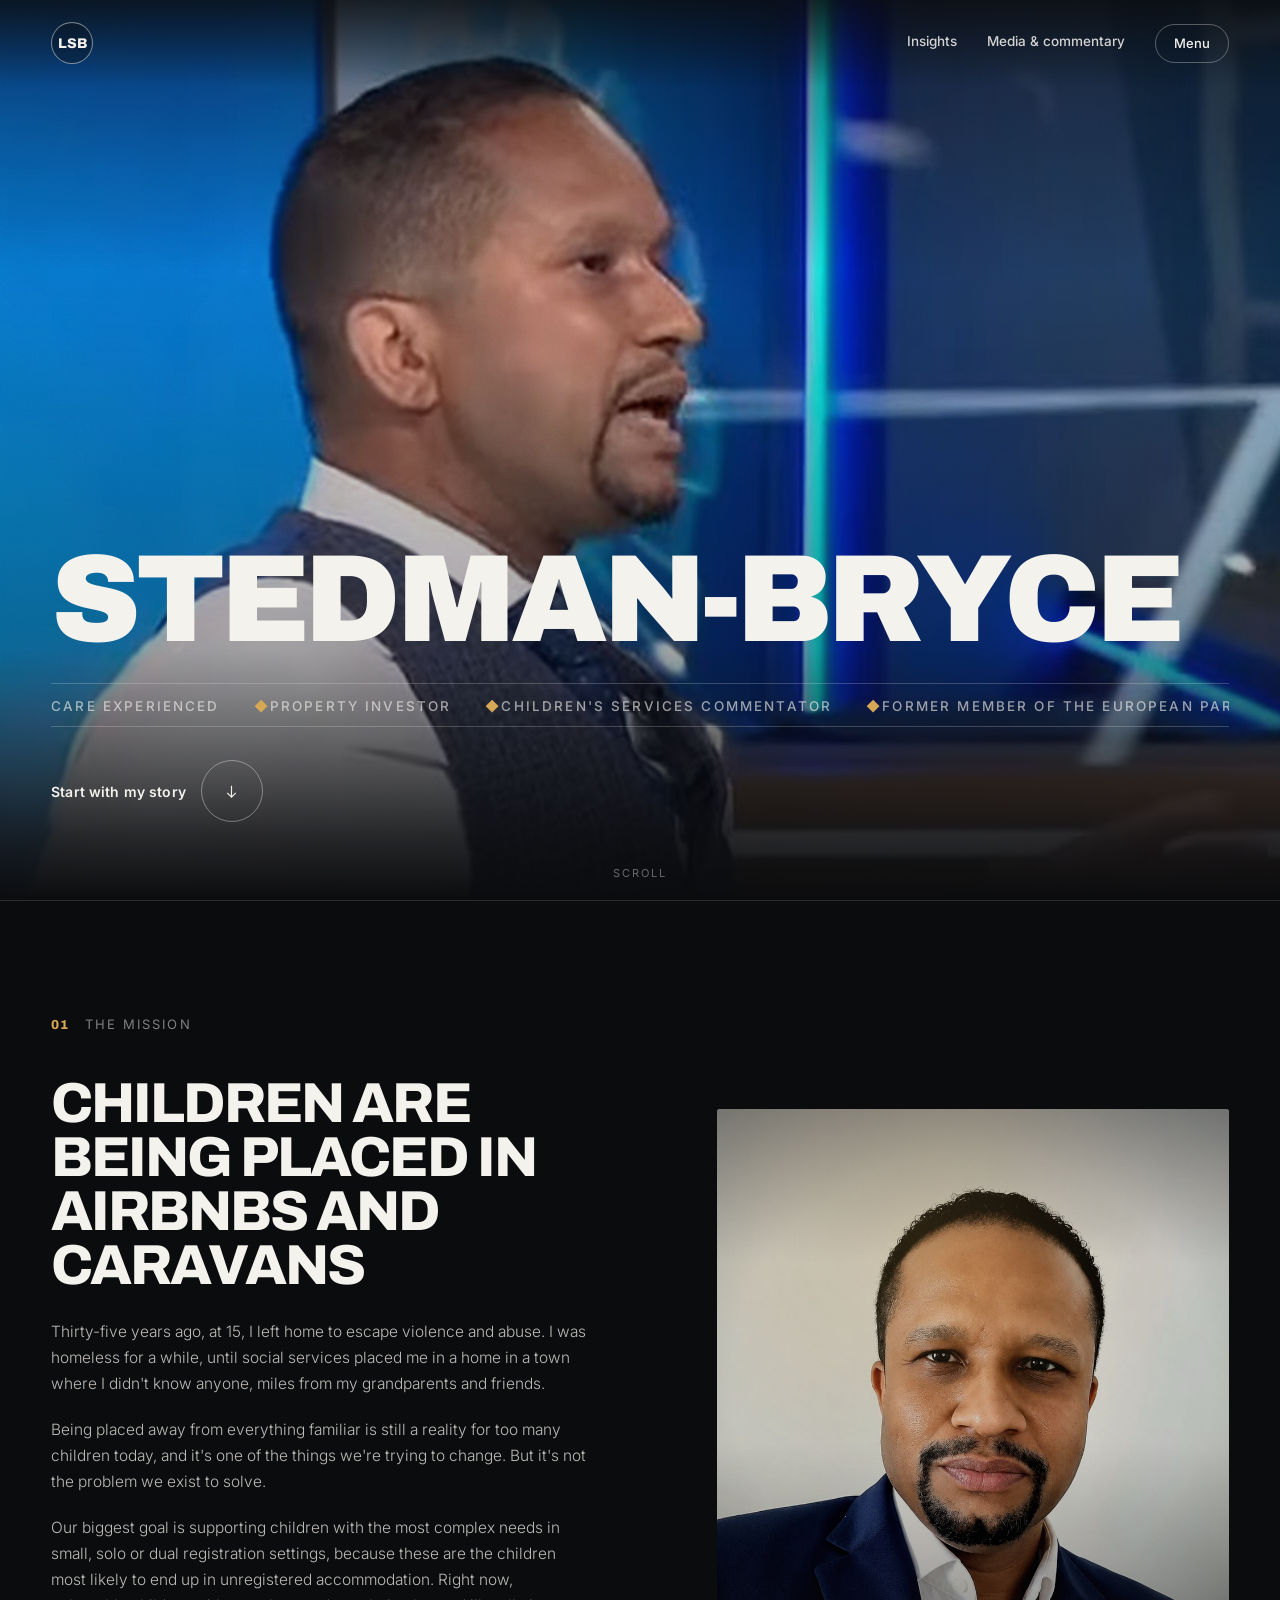
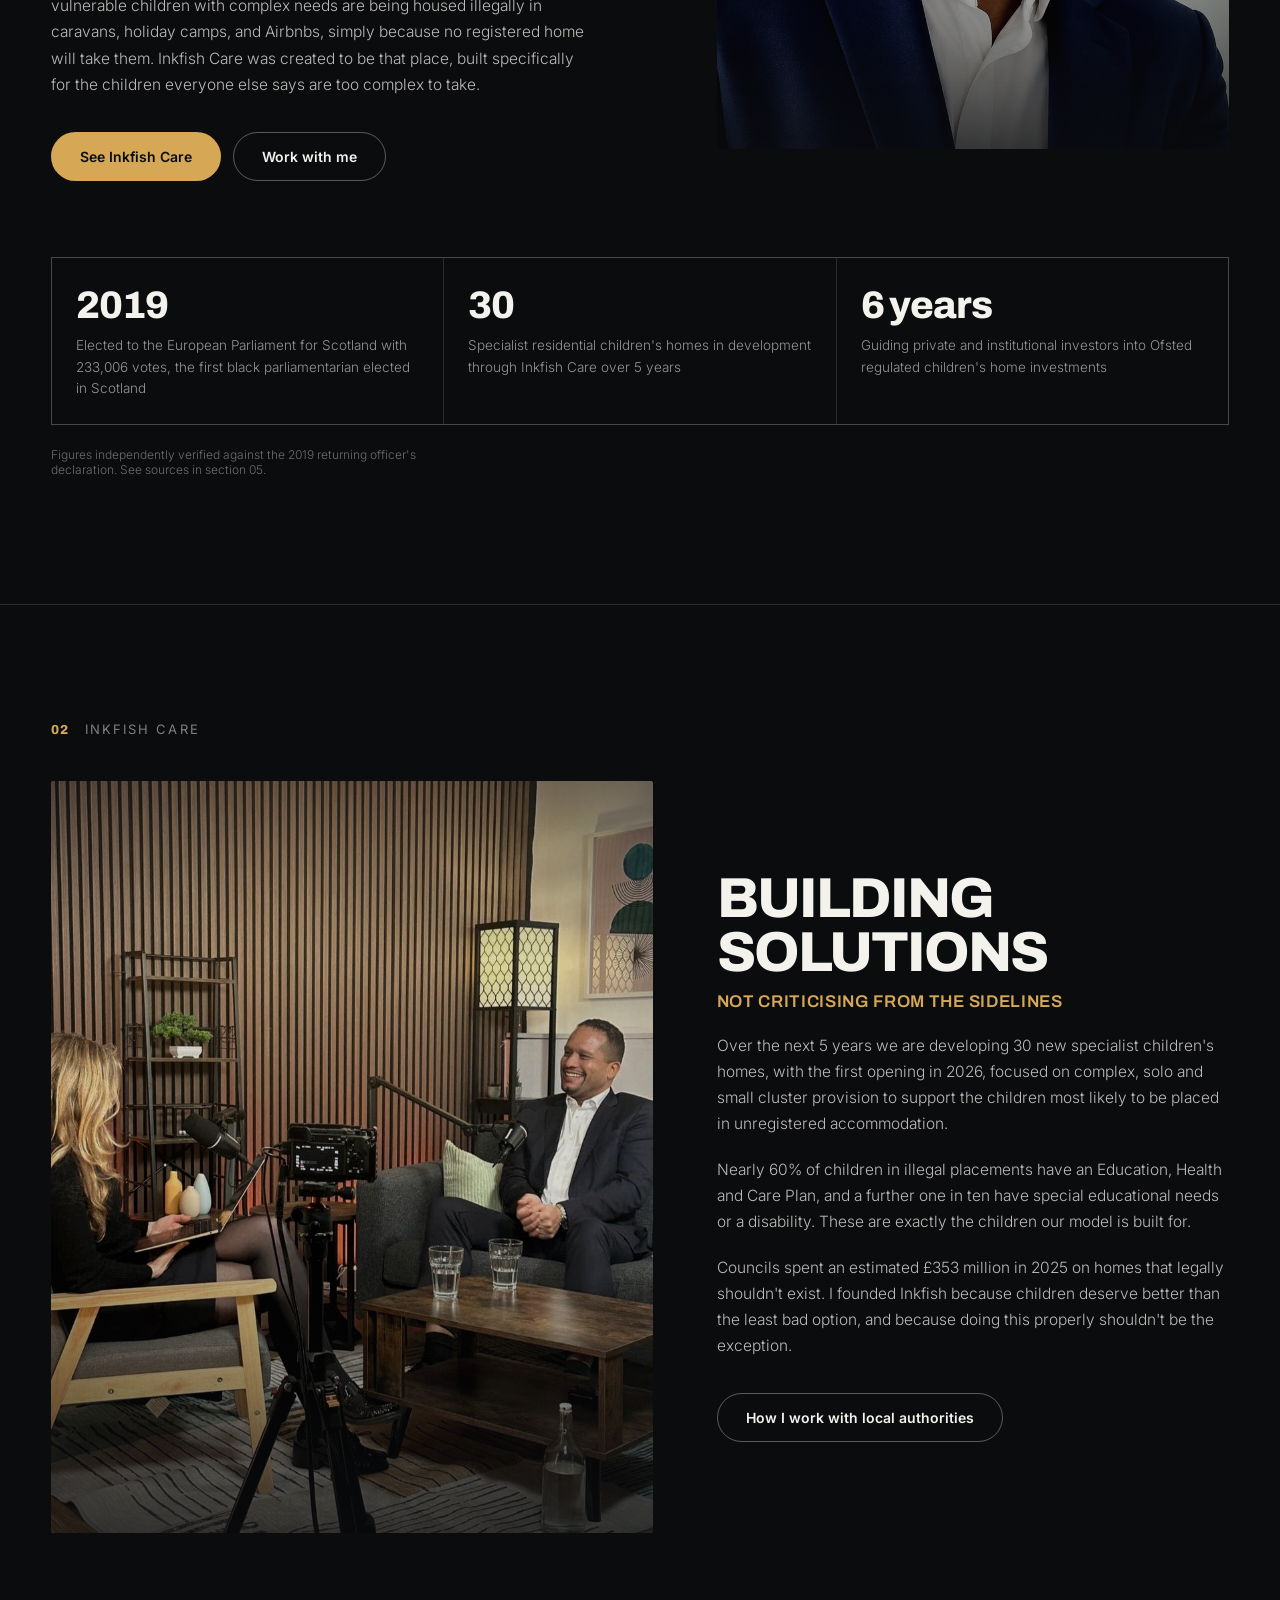
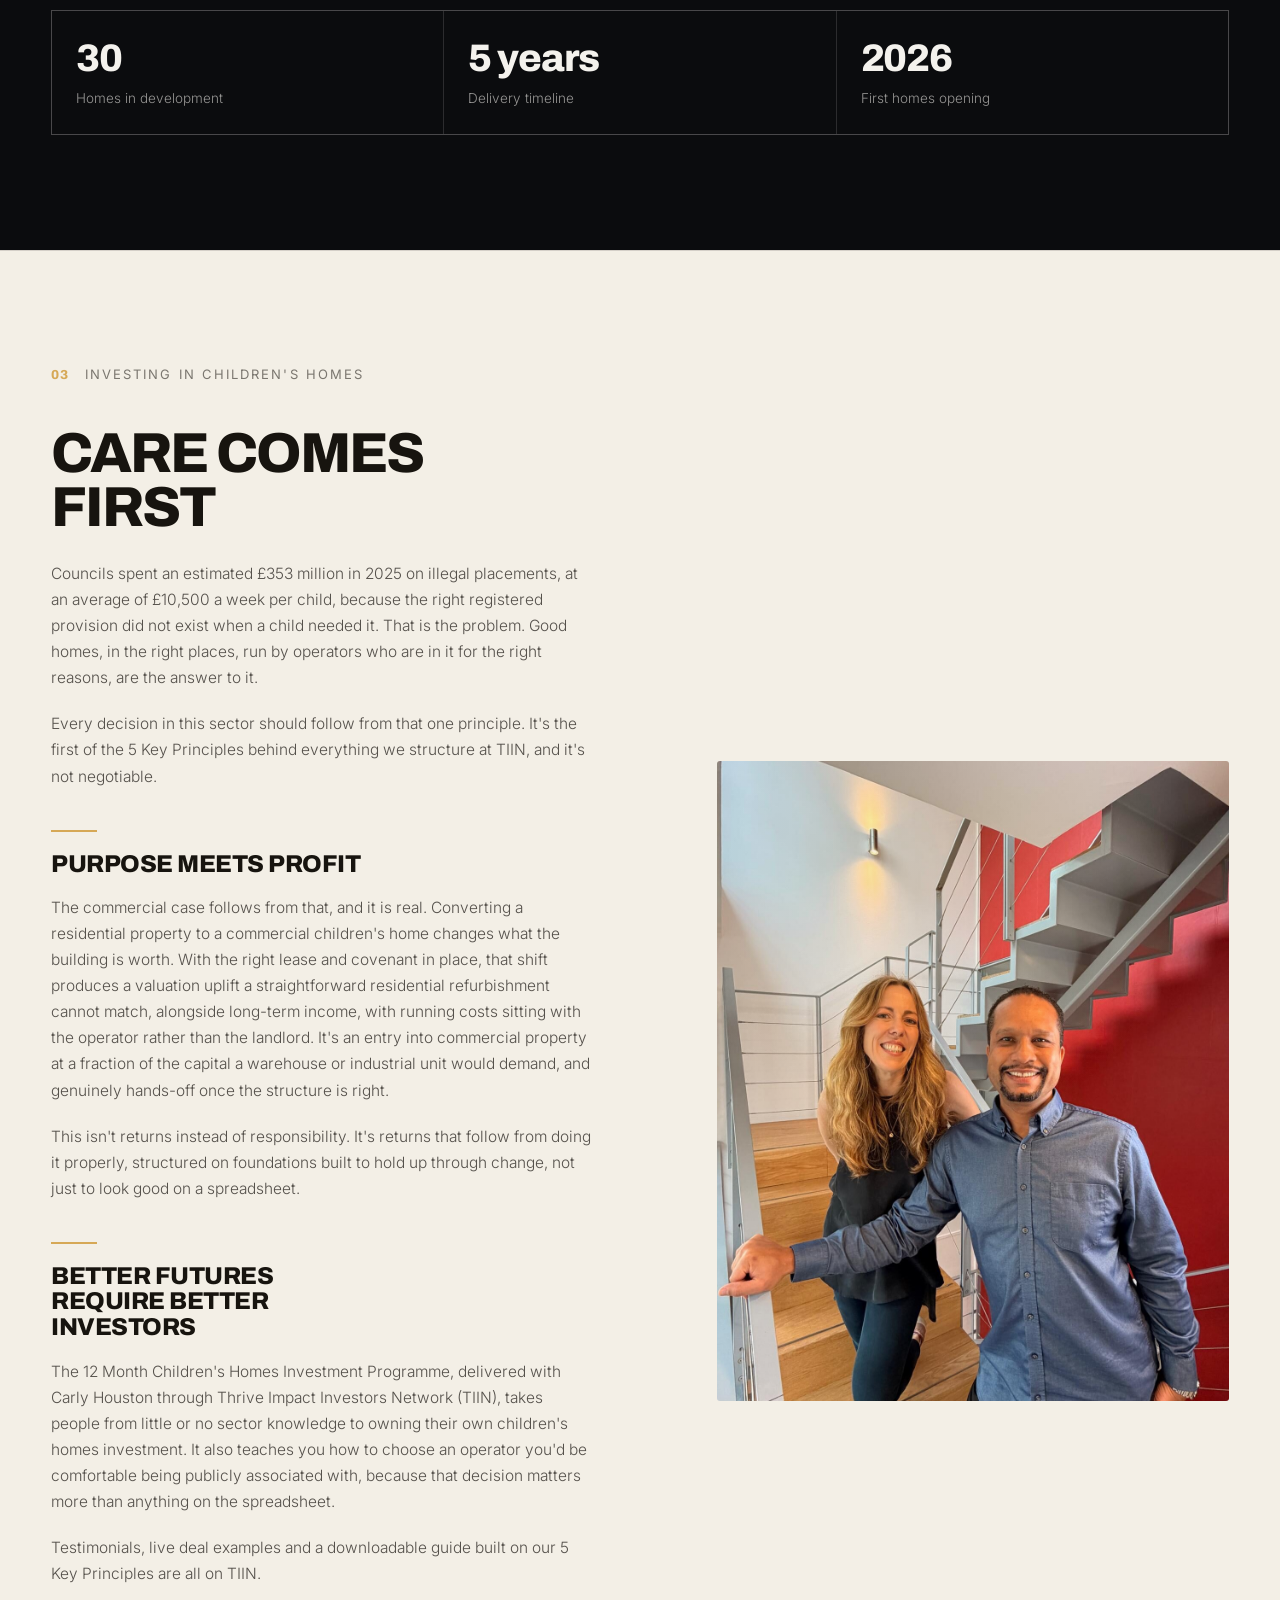
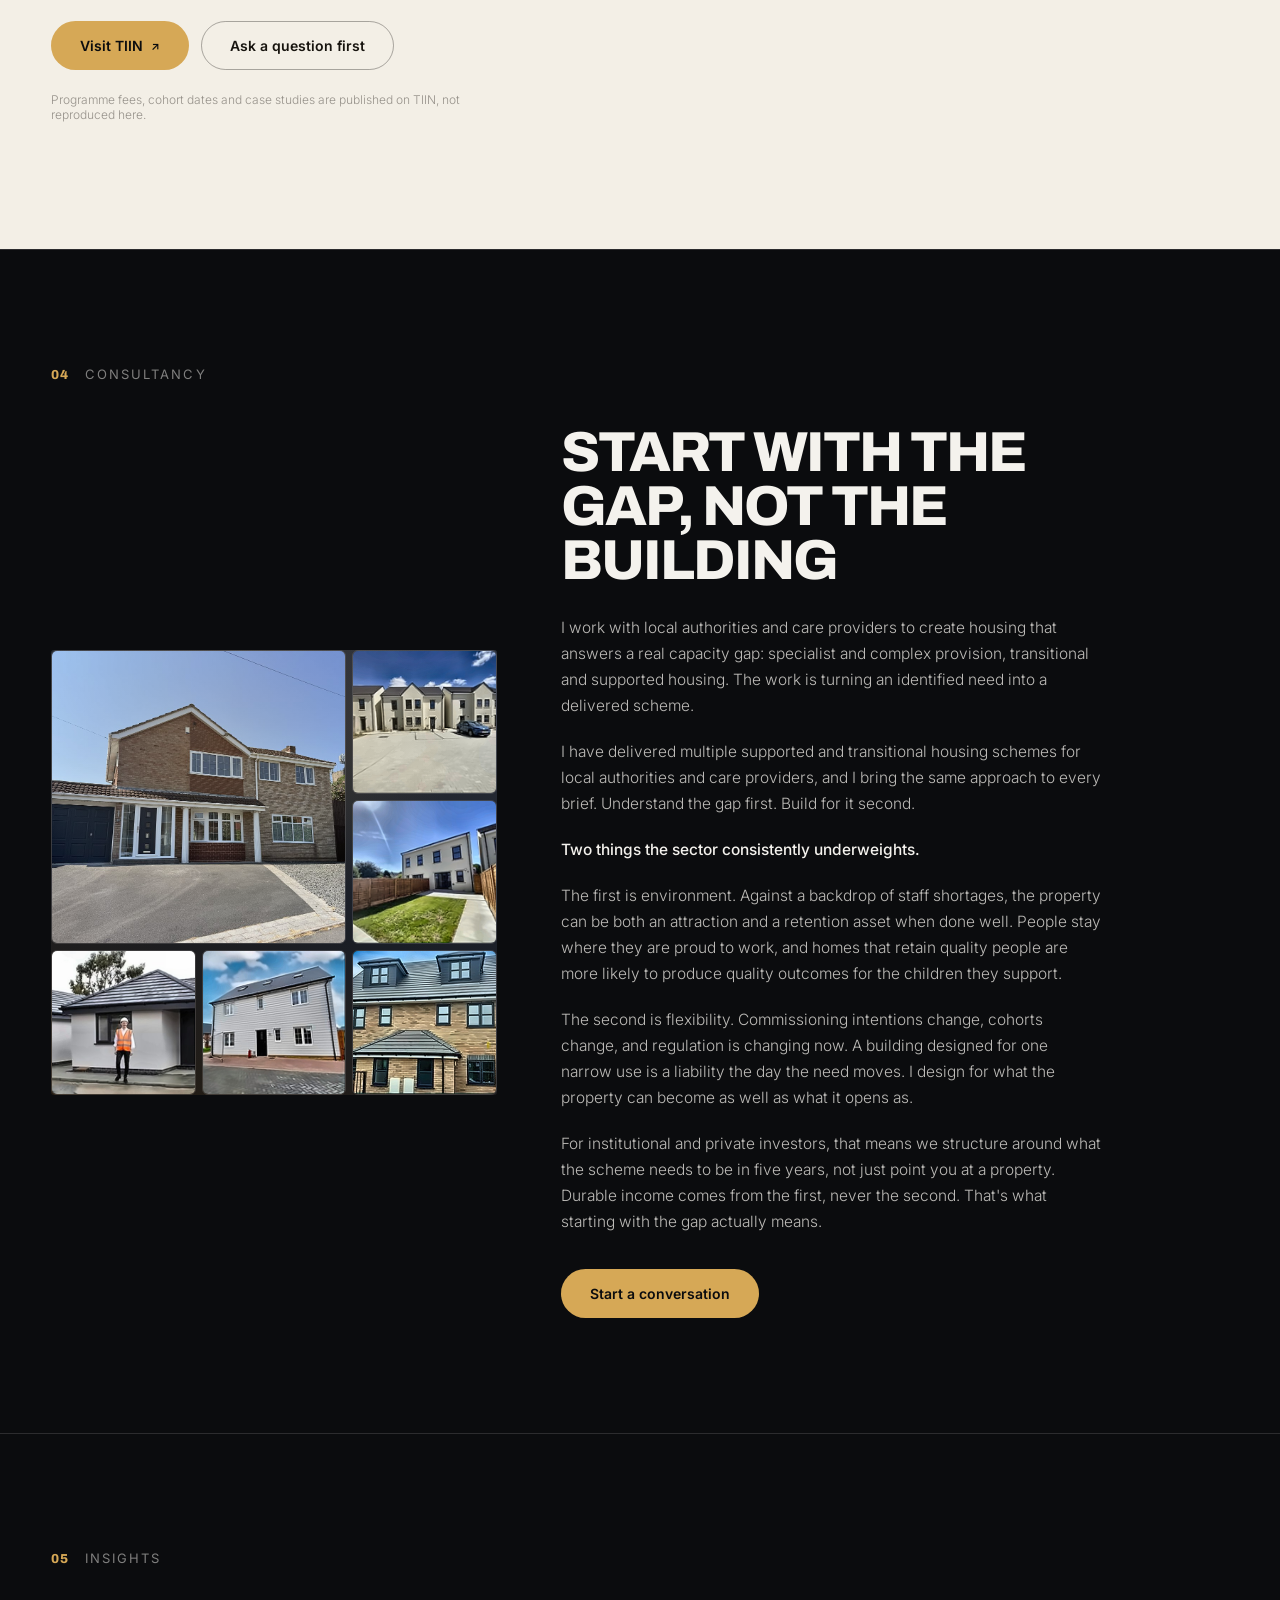
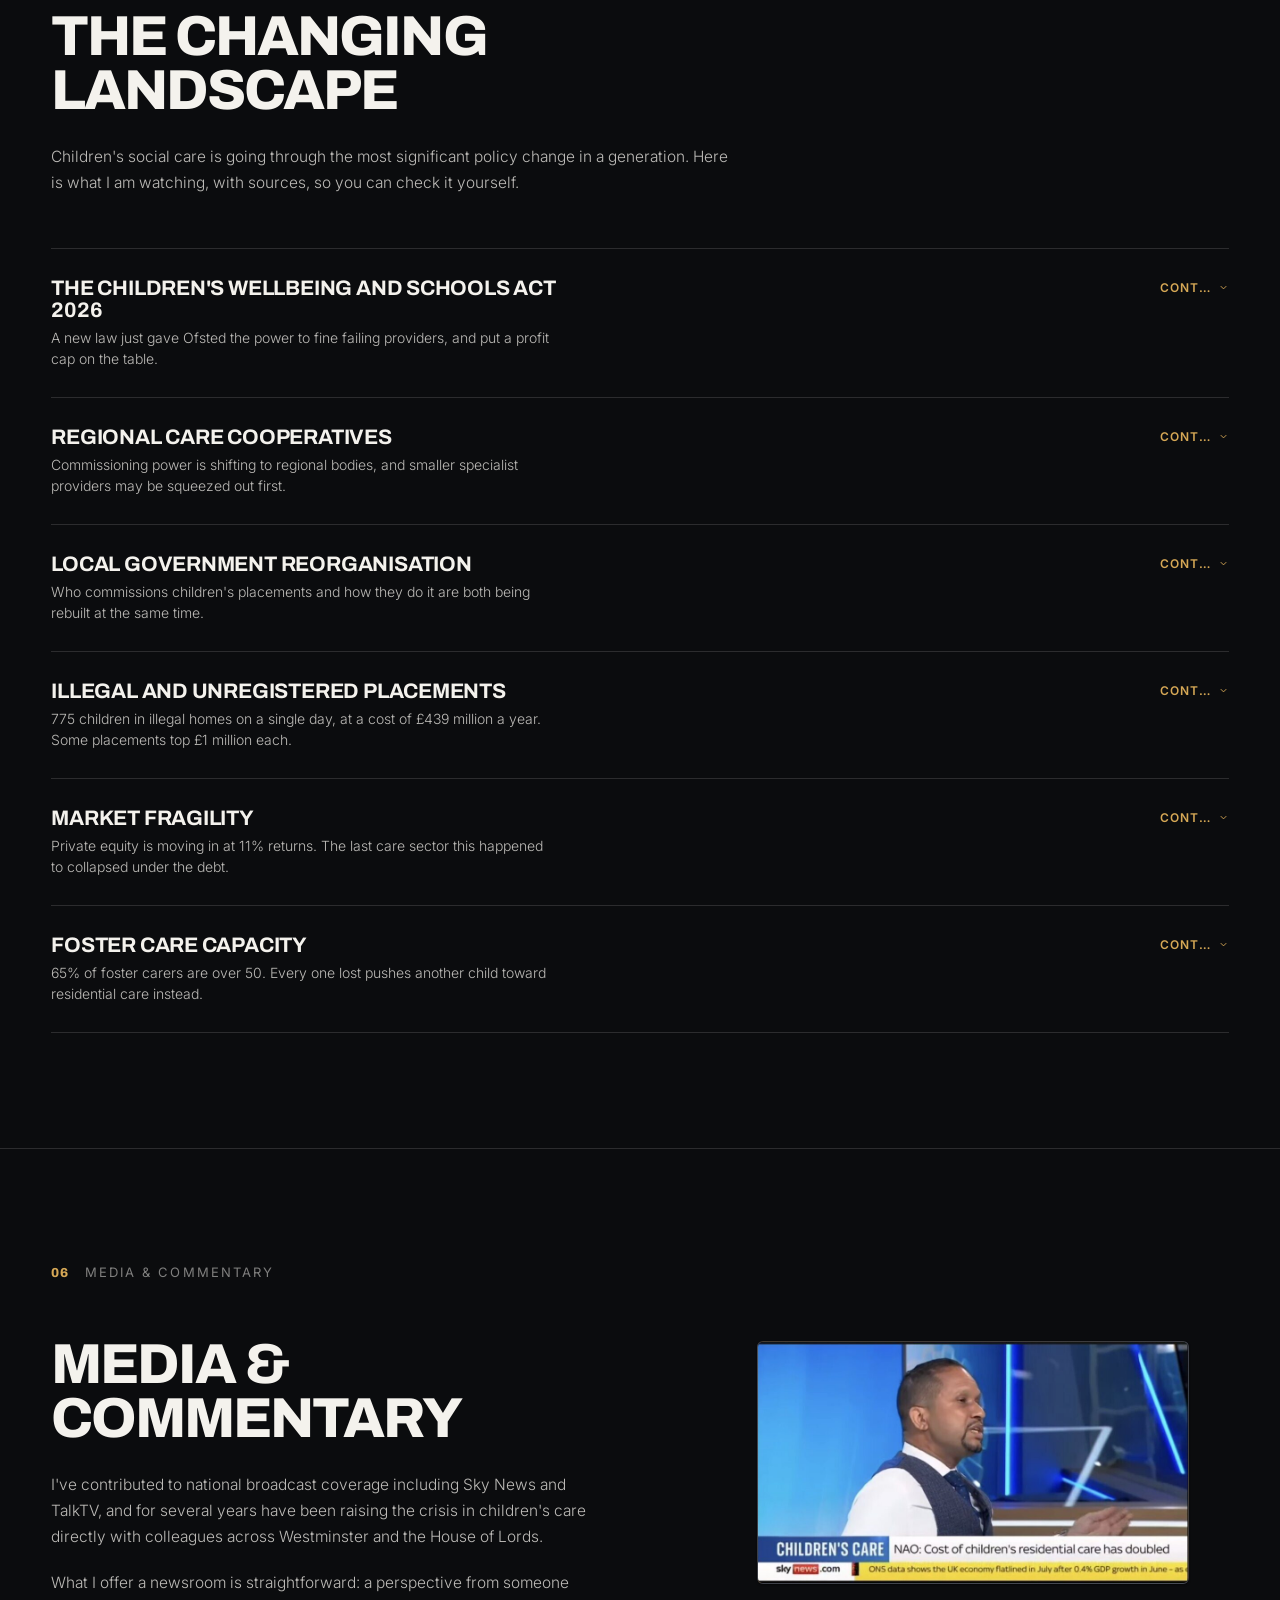
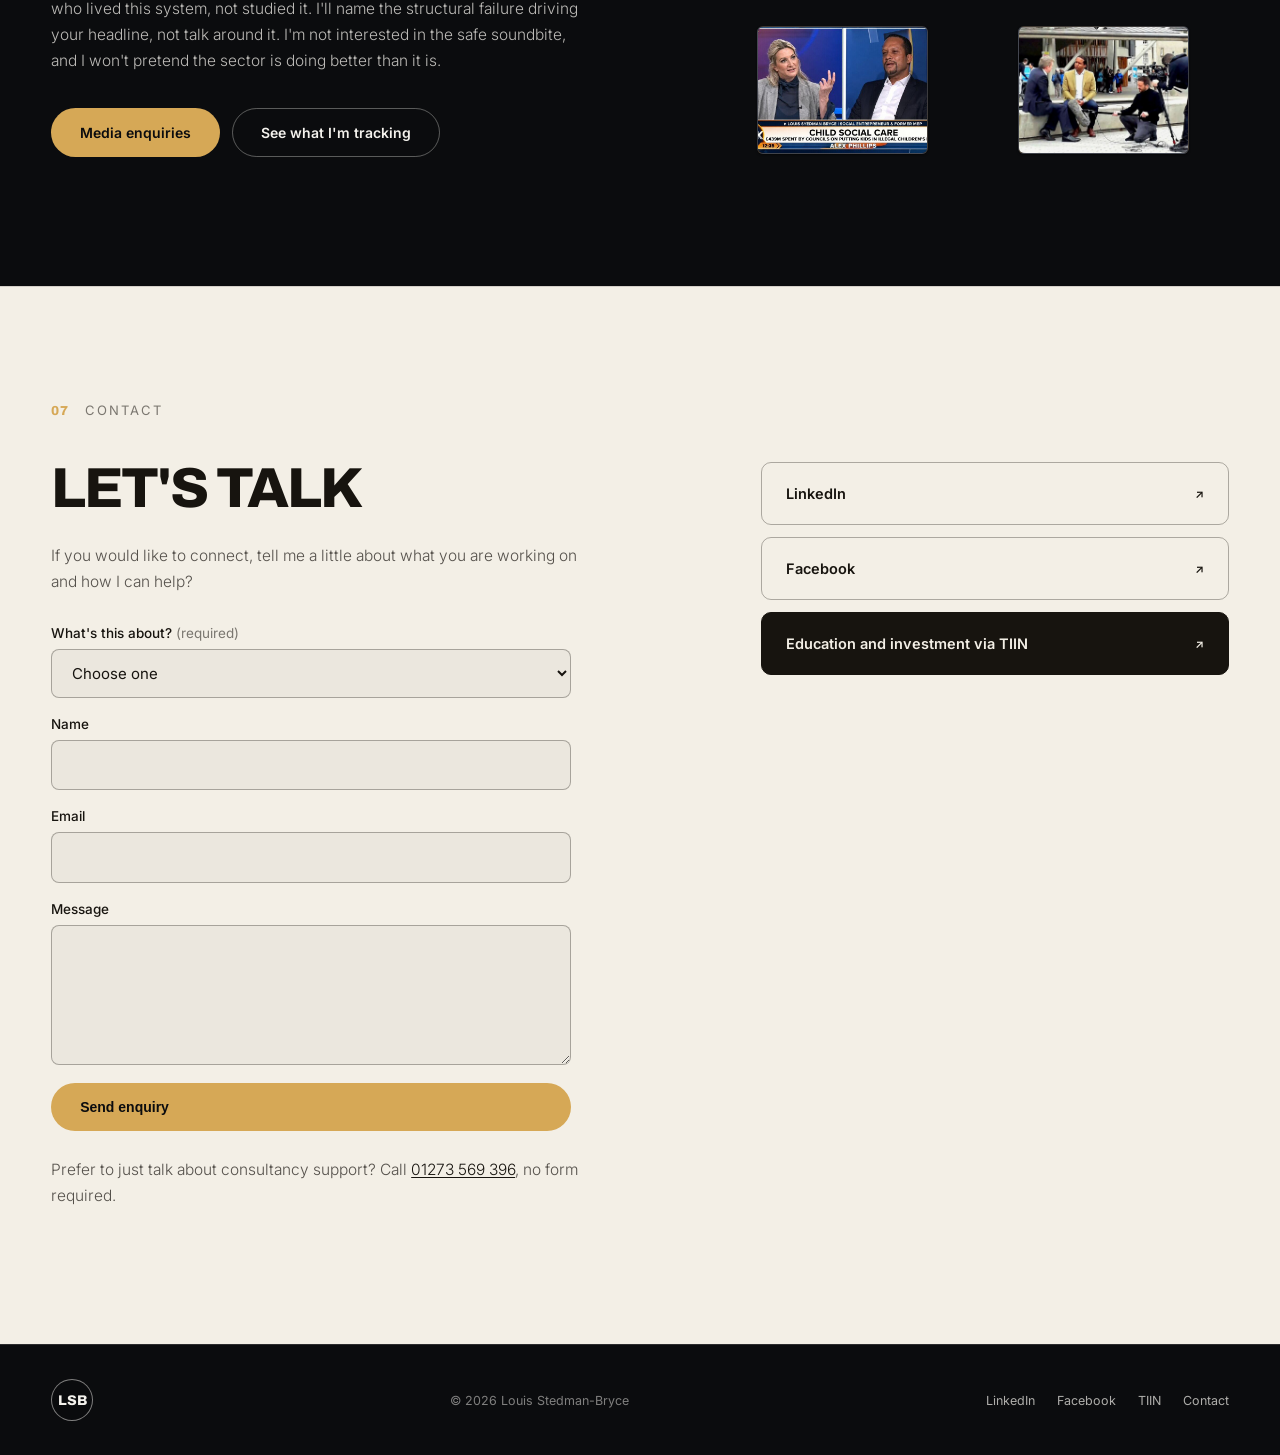
==== commit 54e39a5f: "Point SEO and redirects at stedmanbryce.com. Co-authored-by: Cursor <cursoragent@cursor.com>" ====
--- a/index.html
+++ b/index.html
@@ -11,19 +11,19 @@
   <meta name="author" content="Louis Stedman-Bryce">
   <meta name="geo.region" content="GB">
   <meta name="geo.placename" content="United Kingdom">
-  <link rel="canonical" href="https://steadmanbryce.com/">
-  <link rel="alternate" hreflang="en-GB" href="https://steadmanbryce.com/">
-  <link rel="alternate" hreflang="x-default" href="https://steadmanbryce.com/">
-  <link rel="sitemap" type="application/xml" title="Sitemap" href="https://steadmanbryce.com/sitemap.xml">
+  <link rel="canonical" href="https://stedmanbryce.com/">
+  <link rel="alternate" hreflang="en-GB" href="https://stedmanbryce.com/">
+  <link rel="alternate" hreflang="x-default" href="https://stedmanbryce.com/">
+  <link rel="sitemap" type="application/xml" title="Sitemap" href="https://stedmanbryce.com/sitemap.xml">
   <link rel="me" href="https://www.linkedin.com/in/louis-s-3040ba2b">
 
   <meta property="og:type" content="website">
   <meta property="og:site_name" content="Louis Stedman-Bryce">
   <meta property="og:locale" content="en_GB">
-  <meta property="og:url" content="https://steadmanbryce.com/">
+  <meta property="og:url" content="https://stedmanbryce.com/">
   <meta property="og:title" content="Louis Stedman-Bryce | Children's services &amp; Inkfish Care">
   <meta property="og:description" content="Founder of Inkfish Care, former MEP, and commentator on UK children's services. Specialist homes, consultancy, and investment through TIIN.">
-  <meta property="og:image" content="https://steadmanbryce.com/assets/hero-poster.jpg">
+  <meta property="og:image" content="https://stedmanbryce.com/assets/hero-poster.jpg">
   <meta property="og:image:type" content="image/jpeg">
   <meta property="og:image:width" content="1392">
   <meta property="og:image:height" content="620">
@@ -31,7 +31,7 @@
   <meta name="twitter:card" content="summary_large_image">
   <meta name="twitter:title" content="Louis Stedman-Bryce | Children's services &amp; Inkfish Care">
   <meta name="twitter:description" content="Founder of Inkfish Care, former MEP, and commentator on UK children's services. Specialist homes, consultancy, and investment through TIIN.">
-  <meta name="twitter:image" content="https://steadmanbryce.com/assets/hero-poster.jpg">
+  <meta name="twitter:image" content="https://stedmanbryce.com/assets/hero-poster.jpg">
   <meta name="twitter:image:alt" content="Louis Stedman-Bryce on Sky News discussing children's residential care">
 
   <link rel="icon" href="assets/favicon.svg" type="image/svg+xml">
@@ -50,50 +50,50 @@
     "@graph": [
       {
         "@type": "WebSite",
-        "@id": "https://steadmanbryce.com/#website",
-        "url": "https://steadmanbryce.com/",
+        "@id": "https://stedmanbryce.com/#website",
+        "url": "https://stedmanbryce.com/",
         "name": "Louis Stedman-Bryce",
         "alternateName": "LSB",
         "inLanguage": "en-GB",
-        "publisher": { "@id": "https://steadmanbryce.com/#person" }
+        "publisher": { "@id": "https://stedmanbryce.com/#person" }
       },
       {
         "@type": "WebPage",
-        "@id": "https://steadmanbryce.com/#webpage",
-        "url": "https://steadmanbryce.com/",
+        "@id": "https://stedmanbryce.com/#webpage",
+        "url": "https://stedmanbryce.com/",
         "name": "Louis Stedman-Bryce | Children's services and Inkfish Care",
         "description": "Louis Stedman-Bryce is the founder of Inkfish Care, a former MEP, and a commentator on UK children's services.",
         "inLanguage": "en-GB",
-        "isPartOf": { "@id": "https://steadmanbryce.com/#website" },
-        "about": { "@id": "https://steadmanbryce.com/#person" },
-        "primaryImageOfPage": { "@id": "https://steadmanbryce.com/#poster" }
+        "isPartOf": { "@id": "https://stedmanbryce.com/#website" },
+        "about": { "@id": "https://stedmanbryce.com/#person" },
+        "primaryImageOfPage": { "@id": "https://stedmanbryce.com/#poster" }
       },
       {
         "@type": "ImageObject",
-        "@id": "https://steadmanbryce.com/#poster",
-        "url": "https://steadmanbryce.com/assets/hero-poster.jpg",
-        "contentUrl": "https://steadmanbryce.com/assets/hero-poster.jpg",
+        "@id": "https://stedmanbryce.com/#poster",
+        "url": "https://stedmanbryce.com/assets/hero-poster.jpg",
+        "contentUrl": "https://stedmanbryce.com/assets/hero-poster.jpg",
         "width": 1392,
         "height": 620,
         "caption": "Louis Stedman-Bryce on Sky News discussing children's residential care"
       },
       {
         "@type": "ImageObject",
-        "@id": "https://steadmanbryce.com/#portrait",
-        "url": "https://steadmanbryce.com/assets/louis-portrait.jpg",
-        "contentUrl": "https://steadmanbryce.com/assets/louis-portrait.jpg",
+        "@id": "https://stedmanbryce.com/#portrait",
+        "url": "https://stedmanbryce.com/assets/louis-portrait.jpg",
+        "contentUrl": "https://stedmanbryce.com/assets/louis-portrait.jpg",
         "width": 900,
         "height": 1125,
         "caption": "Portrait of Louis Stedman-Bryce, founder of Inkfish Care"
       },
       {
         "@type": "Person",
-        "@id": "https://steadmanbryce.com/#person",
+        "@id": "https://stedmanbryce.com/#person",
         "name": "Louis Stedman-Bryce",
         "givenName": "Louis",
         "familyName": "Stedman-Bryce",
-        "url": "https://steadmanbryce.com/",
-        "image": { "@id": "https://steadmanbryce.com/#portrait" },
+        "url": "https://stedmanbryce.com/",
+        "image": { "@id": "https://stedmanbryce.com/#portrait" },
         "jobTitle": "Social entrepreneur and children's services commentator",
         "description": "Care-experienced founder of Inkfish Care, property investor, and former Member of the European Parliament for Scotland.",
         "nationality": { "@type": "Country", "name": "United Kingdom" },
@@ -105,7 +105,7 @@
           "Children's homes investment",
           "Supported housing"
         ],
-        "worksFor": { "@id": "https://steadmanbryce.com/#inkfish-org" },
+        "worksFor": { "@id": "https://stedmanbryce.com/#inkfish-org" },
         "memberOf": {
           "@type": "Organization",
           "name": "European Parliament",
@@ -119,19 +119,19 @@
       },
       {
         "@type": "Organization",
-        "@id": "https://steadmanbryce.com/#inkfish-org",
+        "@id": "https://stedmanbryce.com/#inkfish-org",
         "name": "Inkfish Care",
-        "url": "https://steadmanbryce.com/#inkfish",
-        "founder": { "@id": "https://steadmanbryce.com/#person" },
+        "url": "https://stedmanbryce.com/#inkfish",
+        "founder": { "@id": "https://stedmanbryce.com/#person" },
         "description": "Specialist residential children's homes for children with complex needs, including solo and small cluster provision.",
         "areaServed": { "@type": "Country", "name": "United Kingdom" }
       },
       {
         "@type": "ProfessionalService",
-        "@id": "https://steadmanbryce.com/#consultancy-service",
+        "@id": "https://stedmanbryce.com/#consultancy-service",
         "name": "Louis Stedman-Bryce consultancy",
-        "url": "https://steadmanbryce.com/#consultancy",
-        "provider": { "@id": "https://steadmanbryce.com/#person" },
+        "url": "https://stedmanbryce.com/#consultancy",
+        "provider": { "@id": "https://stedmanbryce.com/#person" },
         "areaServed": { "@type": "Country", "name": "United Kingdom" },
         "serviceType": [
           "Children's homes consultancy",
@@ -142,8 +142,8 @@
       },
       {
         "@type": "FAQPage",
-        "@id": "https://steadmanbryce.com/#insights-faq",
-        "url": "https://steadmanbryce.com/#insights",
+        "@id": "https://stedmanbryce.com/#insights-faq",
+        "url": "https://stedmanbryce.com/#insights",
         "mainEntity": [
           {
             "@type": "Question",
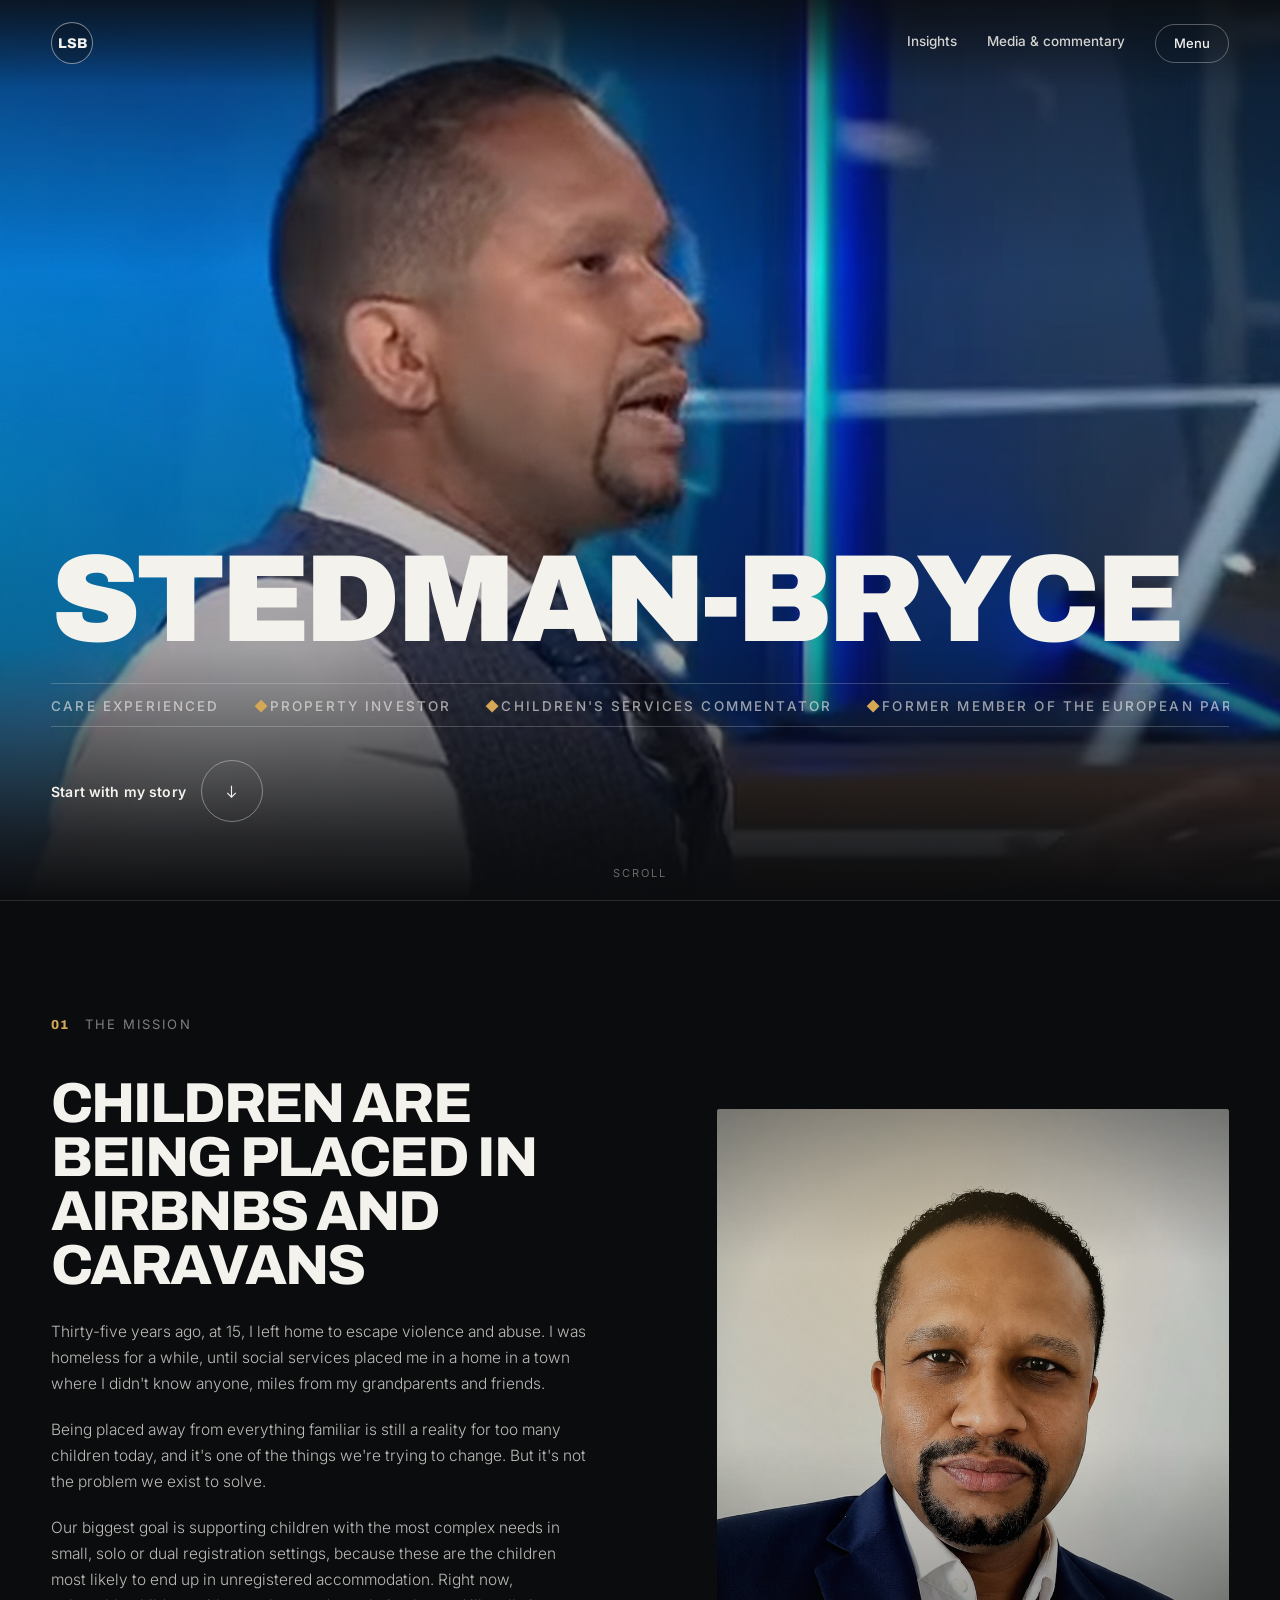
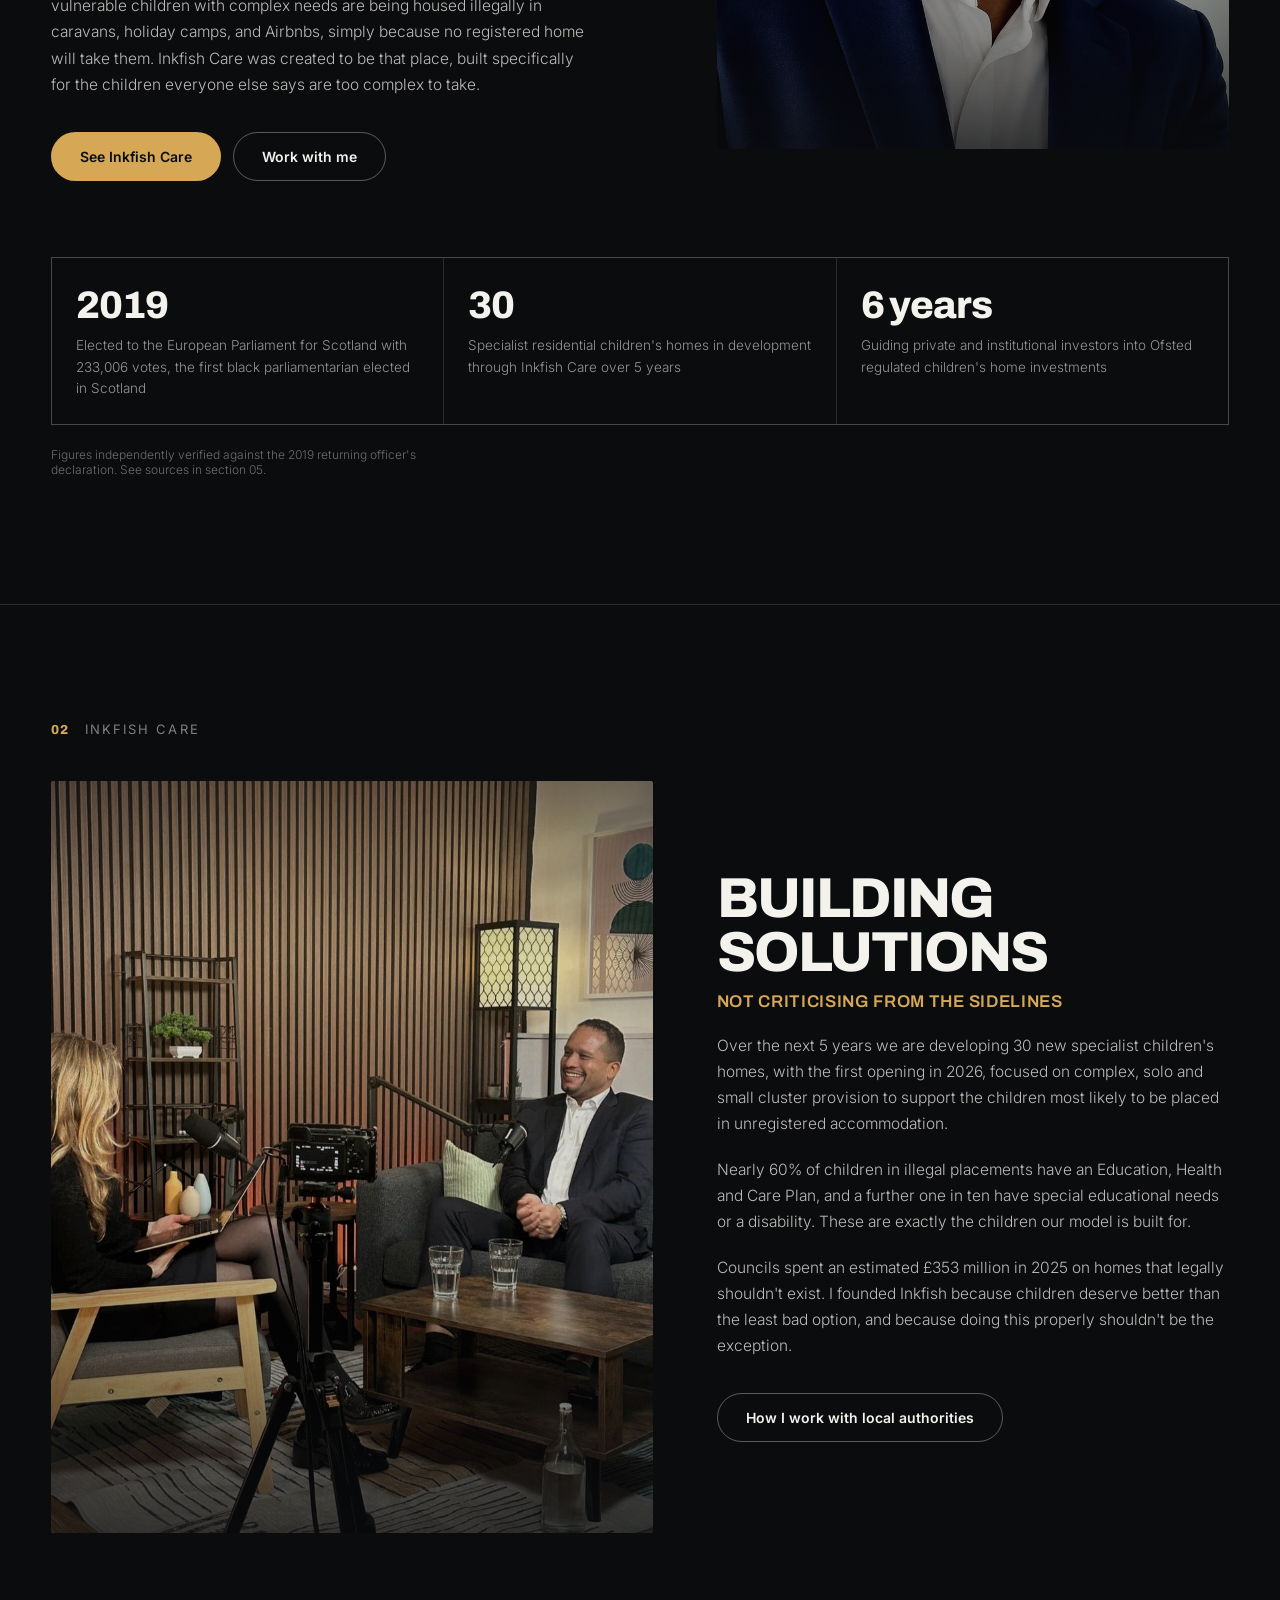
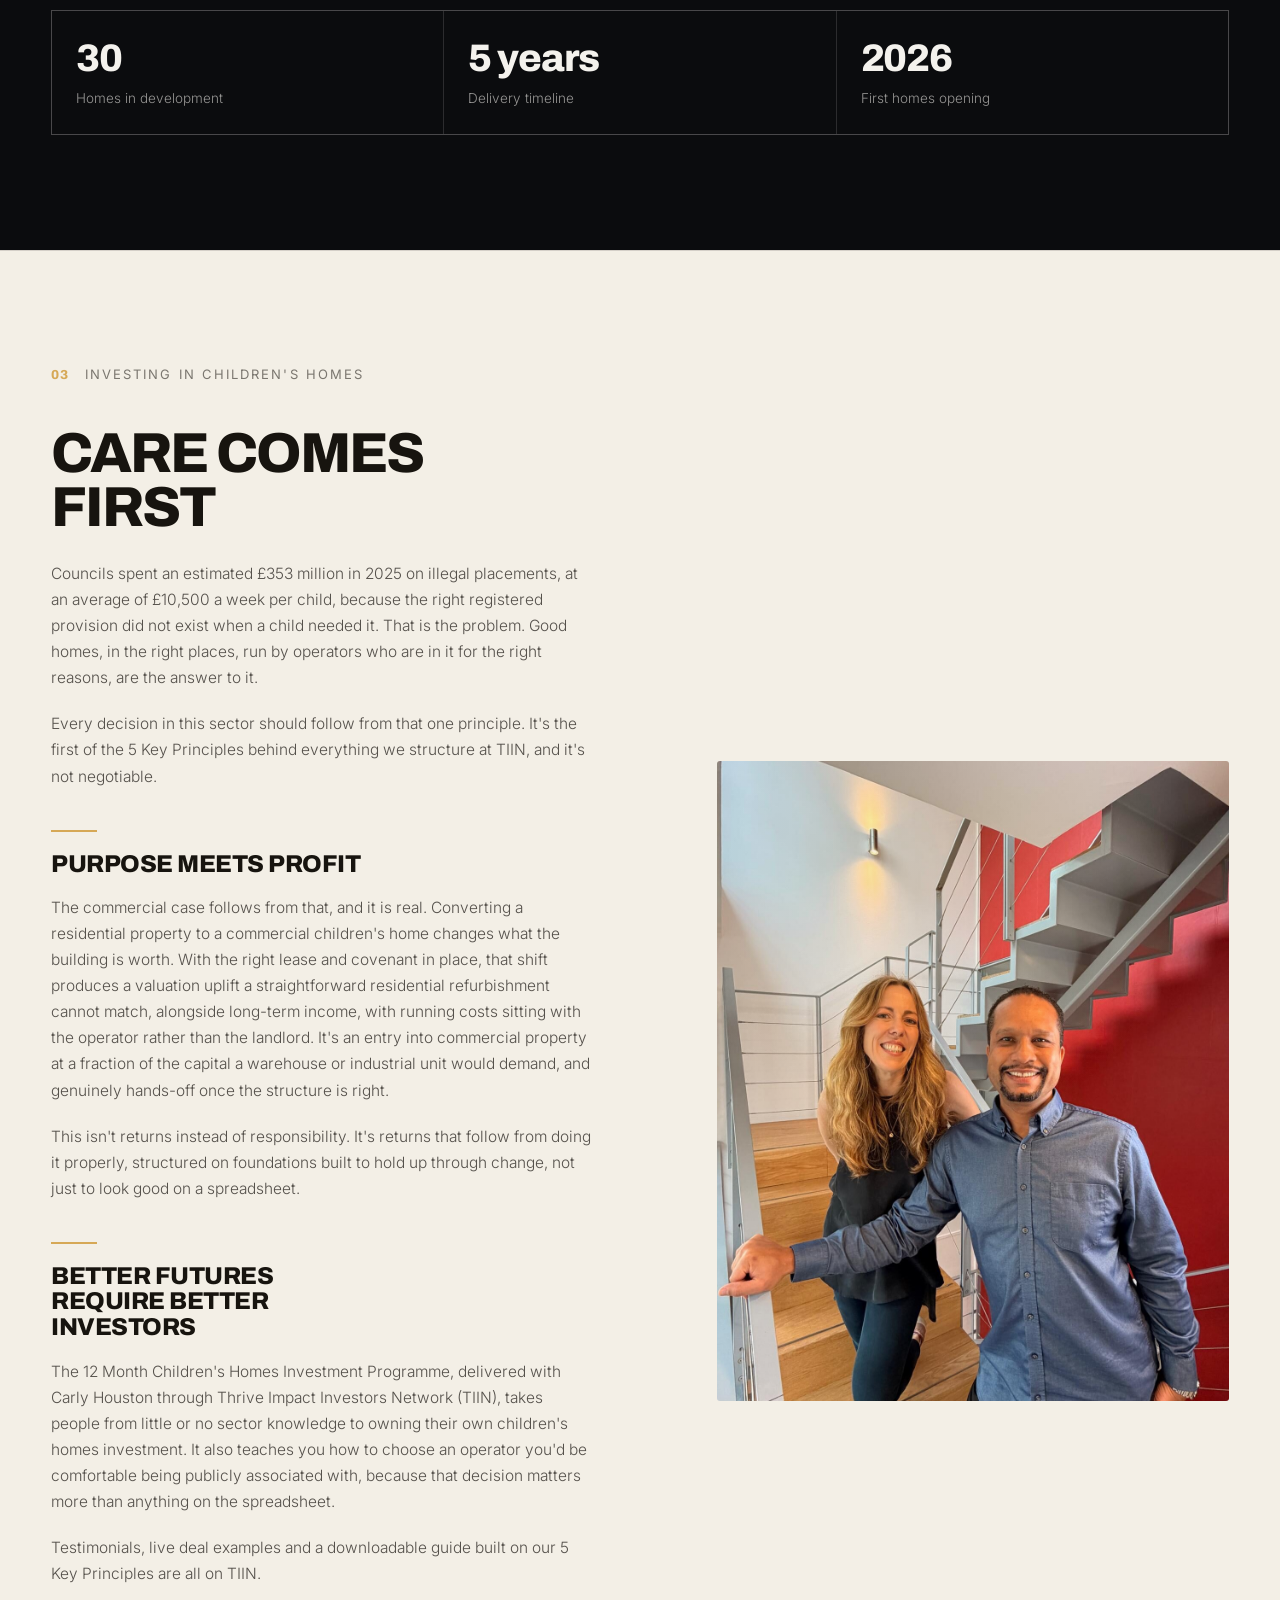
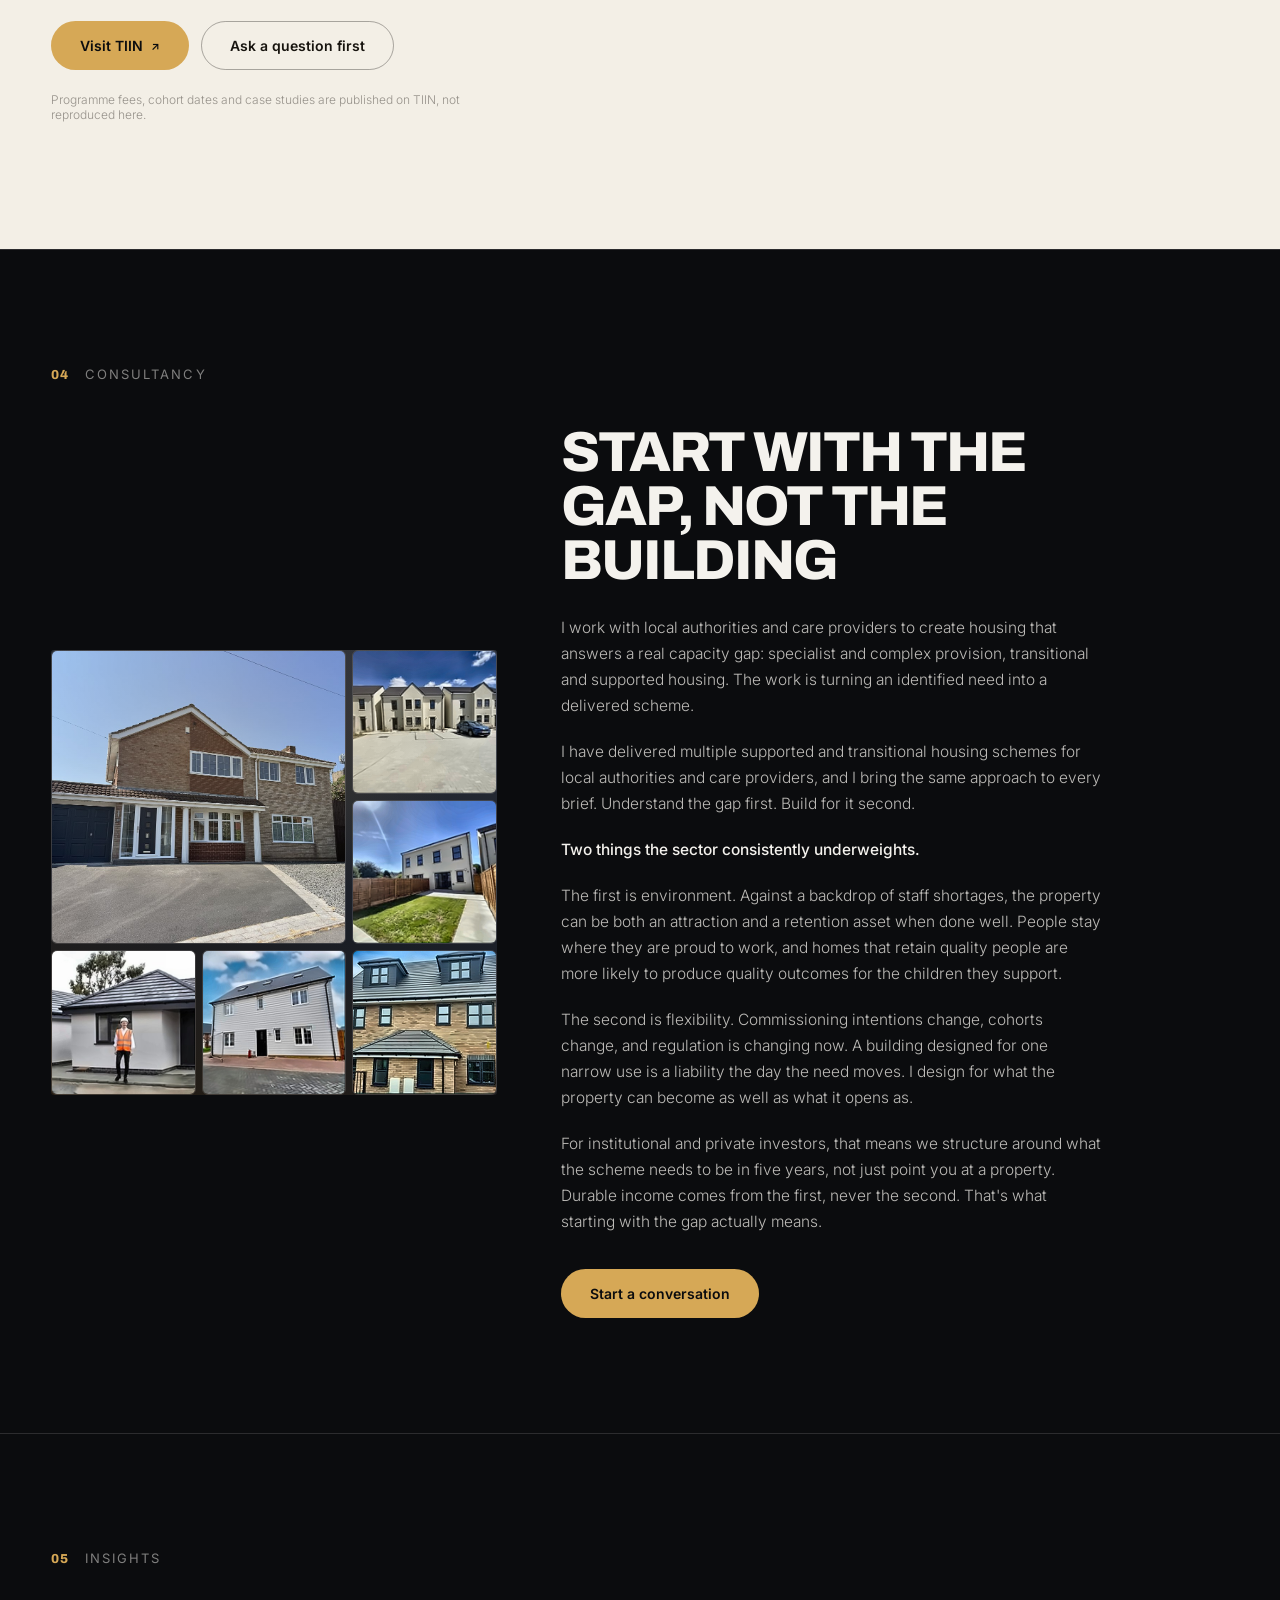
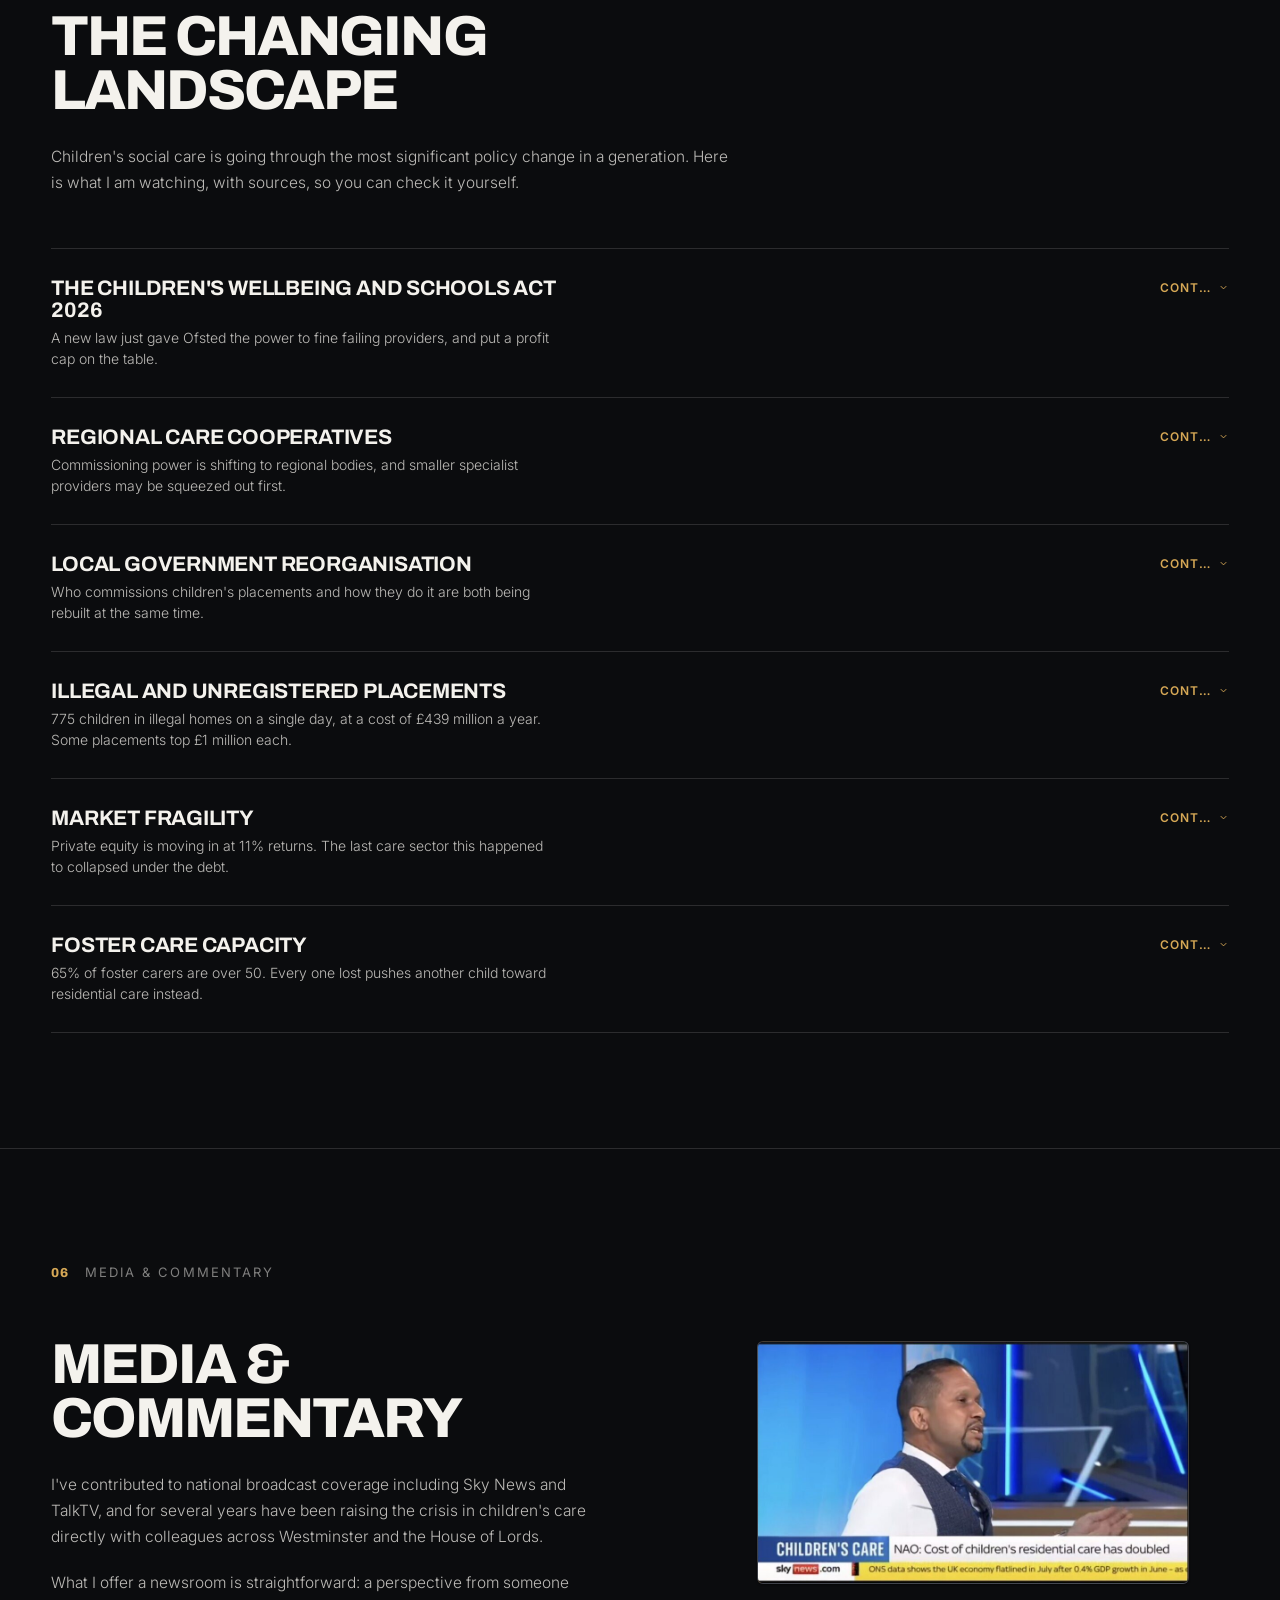
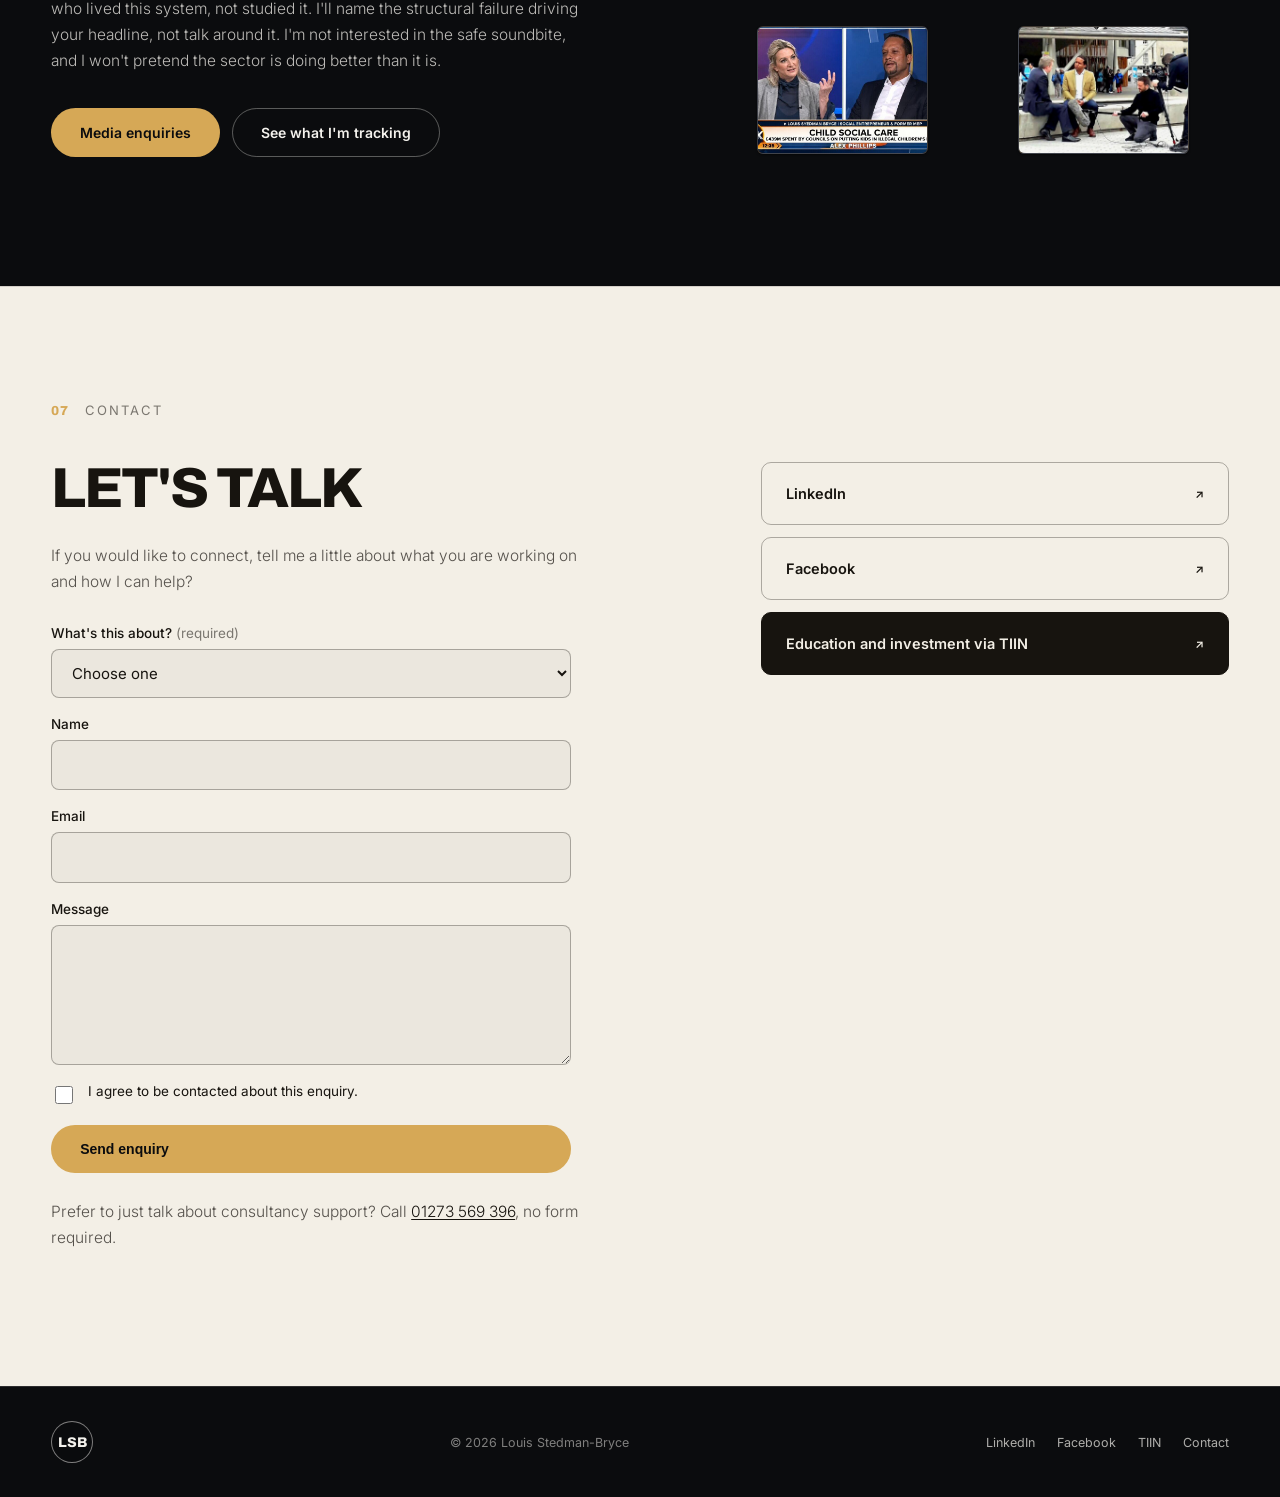
==== commit e0f38538: "Connect the contact form to Zoho CRM Leads. Co-authored-by: Cursor <cursoragent@cursor.com>" ====
--- a/index.html
+++ b/index.html
@@ -190,6 +190,7 @@
     ]
   }
   </script>
+  <script src="js/zoho-config.js" defer></script>
   <script src="js/main.js" defer></script>
 </head>
 <body>
@@ -528,10 +529,22 @@
       <h2 class="sec-h2">Let's talk</h2>
       <p class="sec-p">If you would like to connect, tell me a little about what you are working on and how I can help?</p>
 
-      <form class="contact-form" id="contactForm" action="#contact" method="post">
+      <form class="contact-form" id="contactForm" name="WebToLeads992623000001750008" action="https://crm.zoho.eu/crm/WebToLeadForm" method="POST" accept-charset="UTF-8">
+        <input type="hidden" name="xnQsjsdp" id="zohoXnQsjsdp" value="c817b256aa35181f0482b3eba6082413a0fa83f613fcbd99710f9a7f9bbc9b03">
+        <input type="hidden" name="xmIwtLD" id="zohoXmIwtLD" value="96cd81240f3077de82f9e1b2075457346b95d8c1cd18d778dbc0074160fea6f673a59a1034d35c6f9692a402aa1149e3">
+        <input type="hidden" name="actionType" id="zohoActionType" value="TGVhZHM=">
+        <input type="hidden" name="returnURL" id="zohoReturnURL" value="https://stedmanbryce.com/thanks.html">
+        <input type="hidden" name="zc_gad" id="zc_gad" value="">
+        <input type="hidden" name="Lead Source" id="zohoLeadSource" value="Web Research">
+        <input type="hidden" name="First Name" id="zohoFirstName" value="">
+        <input type="hidden" name="Last Name" id="zohoLastName" value="">
+        <input type="hidden" name="Description" id="zohoDescription" value="">
+        <input type="text" style="display:none" name="aG9uZXlwb3Q" value="" tabindex="-1" autocomplete="off">
+        <input type="text" name="a_password" class="visually-hidden" tabindex="-1" autocomplete="off">
+
         <label class="field">
           <span>What's this about? <em>(required)</em></span>
-          <select name="enquiry-type" id="enquiryType" required>
+          <select id="enquiryType" required>
             <option value="" disabled selected>Choose one</option>
             <option value="Education and training">Education and training</option>
             <option value="Consultancy">Consultancy (local authority, care provider or investor)</option>
@@ -542,22 +555,28 @@
 
         <label class="field">
           <span>Name</span>
-          <input type="text" name="name" id="contactName" required autocomplete="name" maxlength="80">
+          <input type="text" id="contactName" required autocomplete="name" maxlength="80">
         </label>
 
         <label class="field">
           <span>Email</span>
-          <input type="email" name="email" id="contactEmail" required autocomplete="email" maxlength="100">
+          <input type="email" name="Email" id="contactEmail" required autocomplete="email" maxlength="100">
         </label>
 
         <label class="field">
           <span>Message</span>
-          <textarea name="message" id="contactMessage" rows="5" required maxlength="3000"></textarea>
+          <textarea id="contactMessage" rows="5" required maxlength="3000"></textarea>
+        </label>
+
+        <label class="field field-check">
+          <input type="checkbox" id="contactConsent" required>
+          <span>I agree to be contacted about this enquiry.</span>
         </label>
 
         <button class="btn btn-solid" type="submit">Send enquiry</button>
         <p class="form-status" id="formStatus" role="status" hidden></p>
       </form>
+      <script id="wf_anal" src="https://crm.zohopublic.eu/crm/WebFormAnalyticsServeServlet?rid=[base64]&tw=8519b4a76401baf3a99a77be1a57b790efeac1505c1706ff03819ad1cde11bc8&version=v2"></script>
 
       <p class="sec-p connect-line">Prefer to just talk about consultancy support? Call <a href="tel:+441273569396">01273&nbsp;569&nbsp;396</a>, no form required.</p>
     </div>
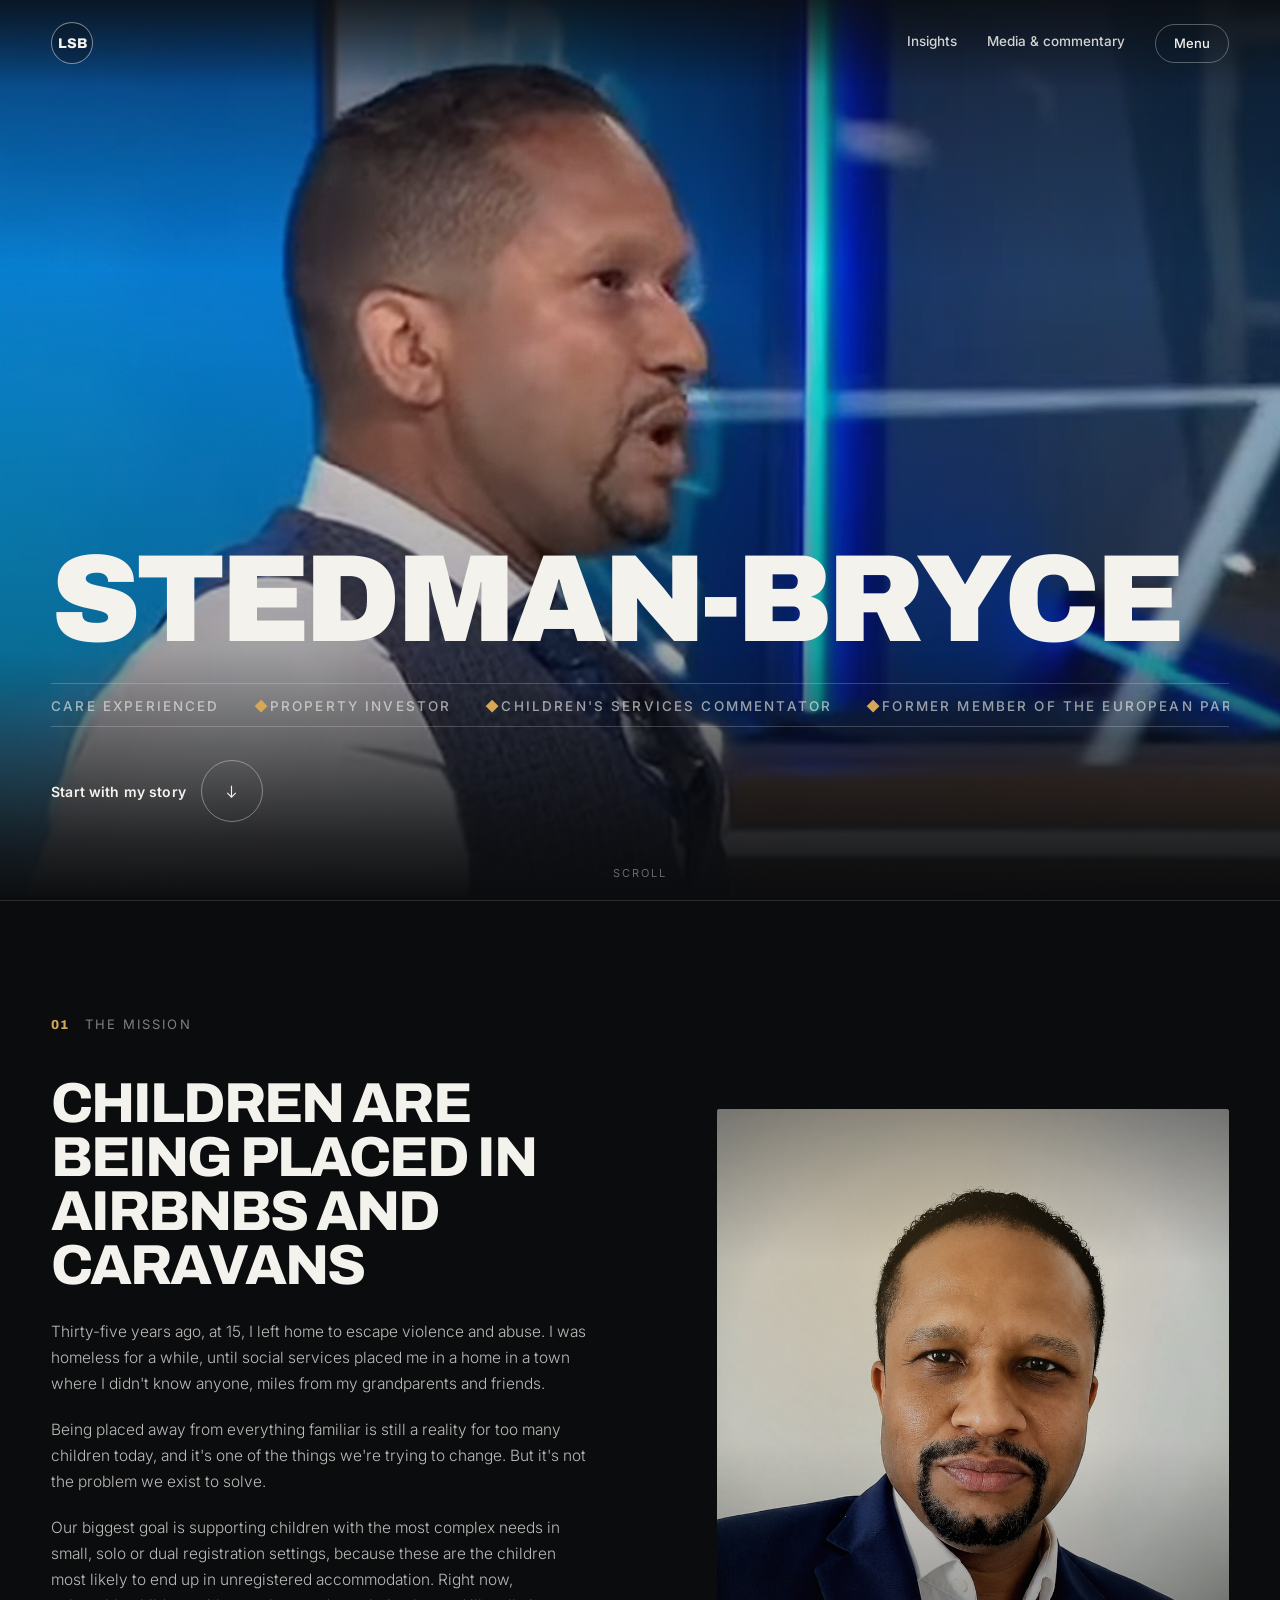
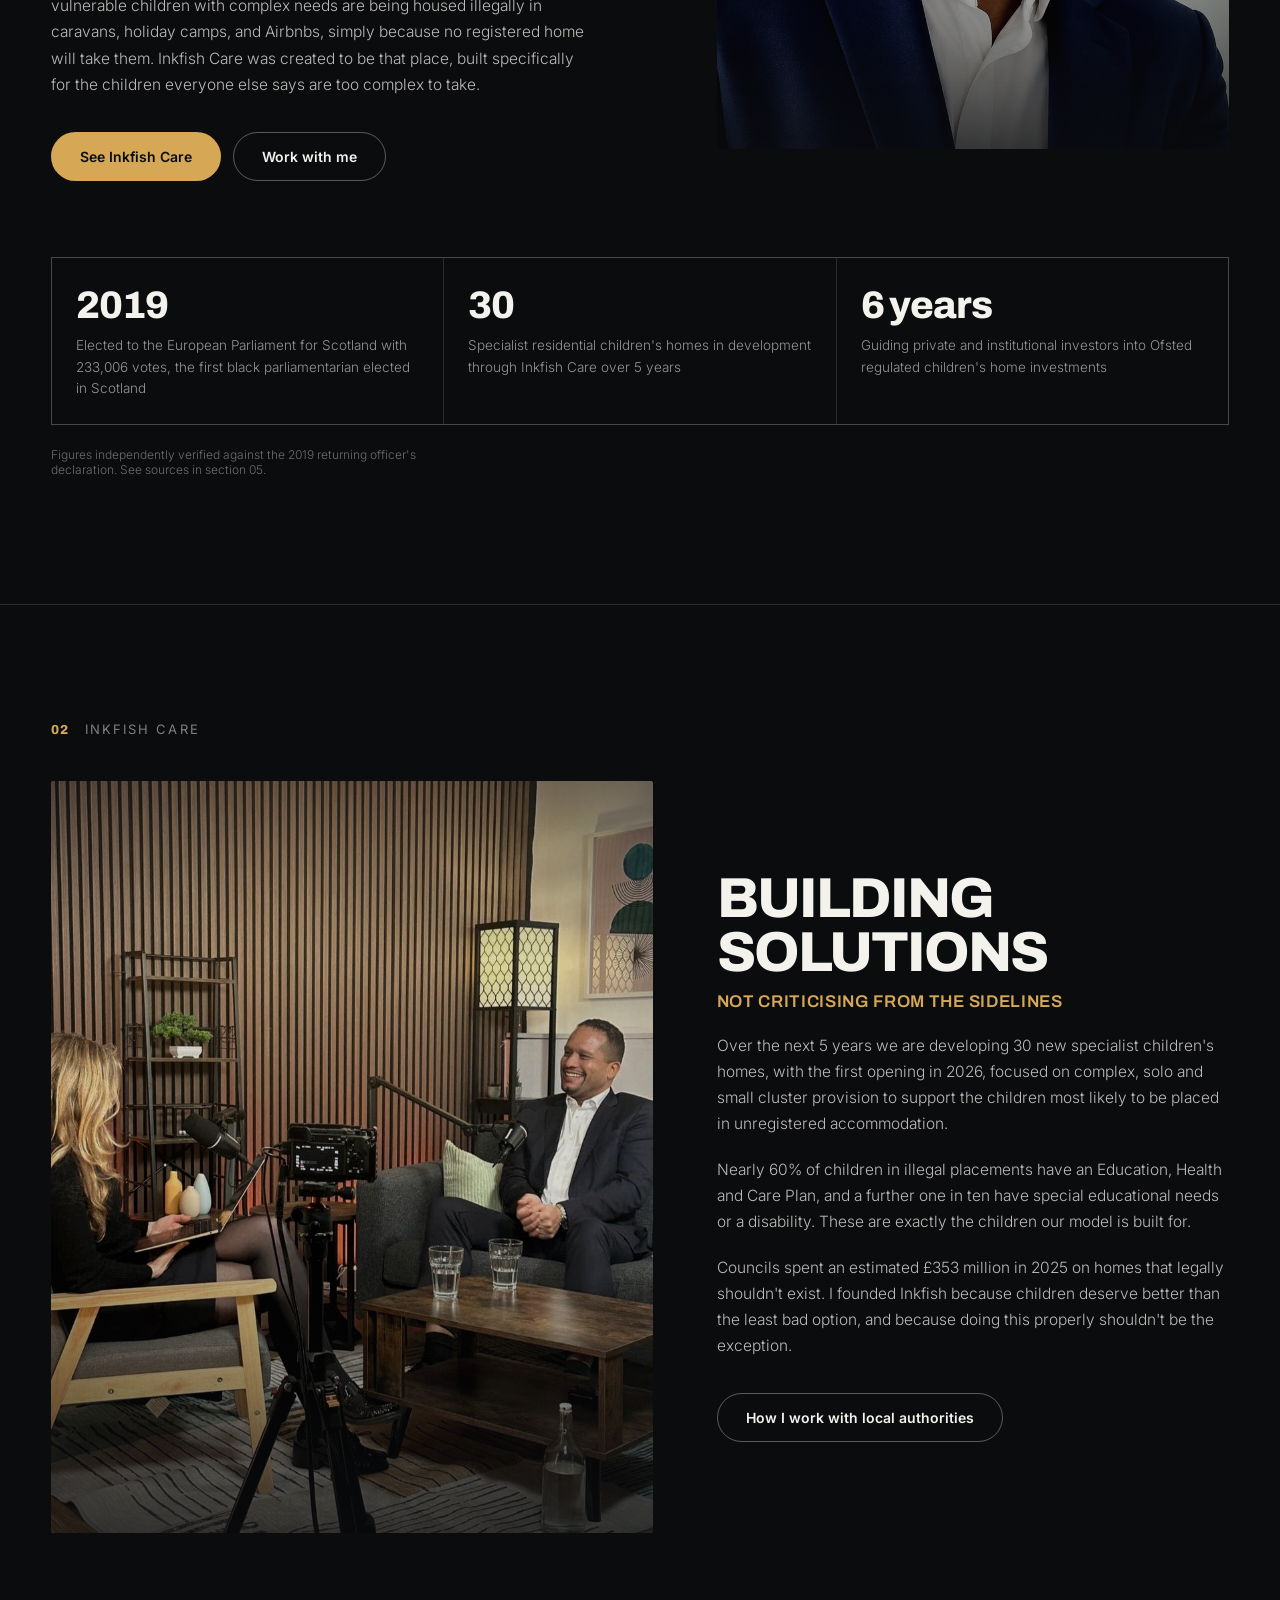
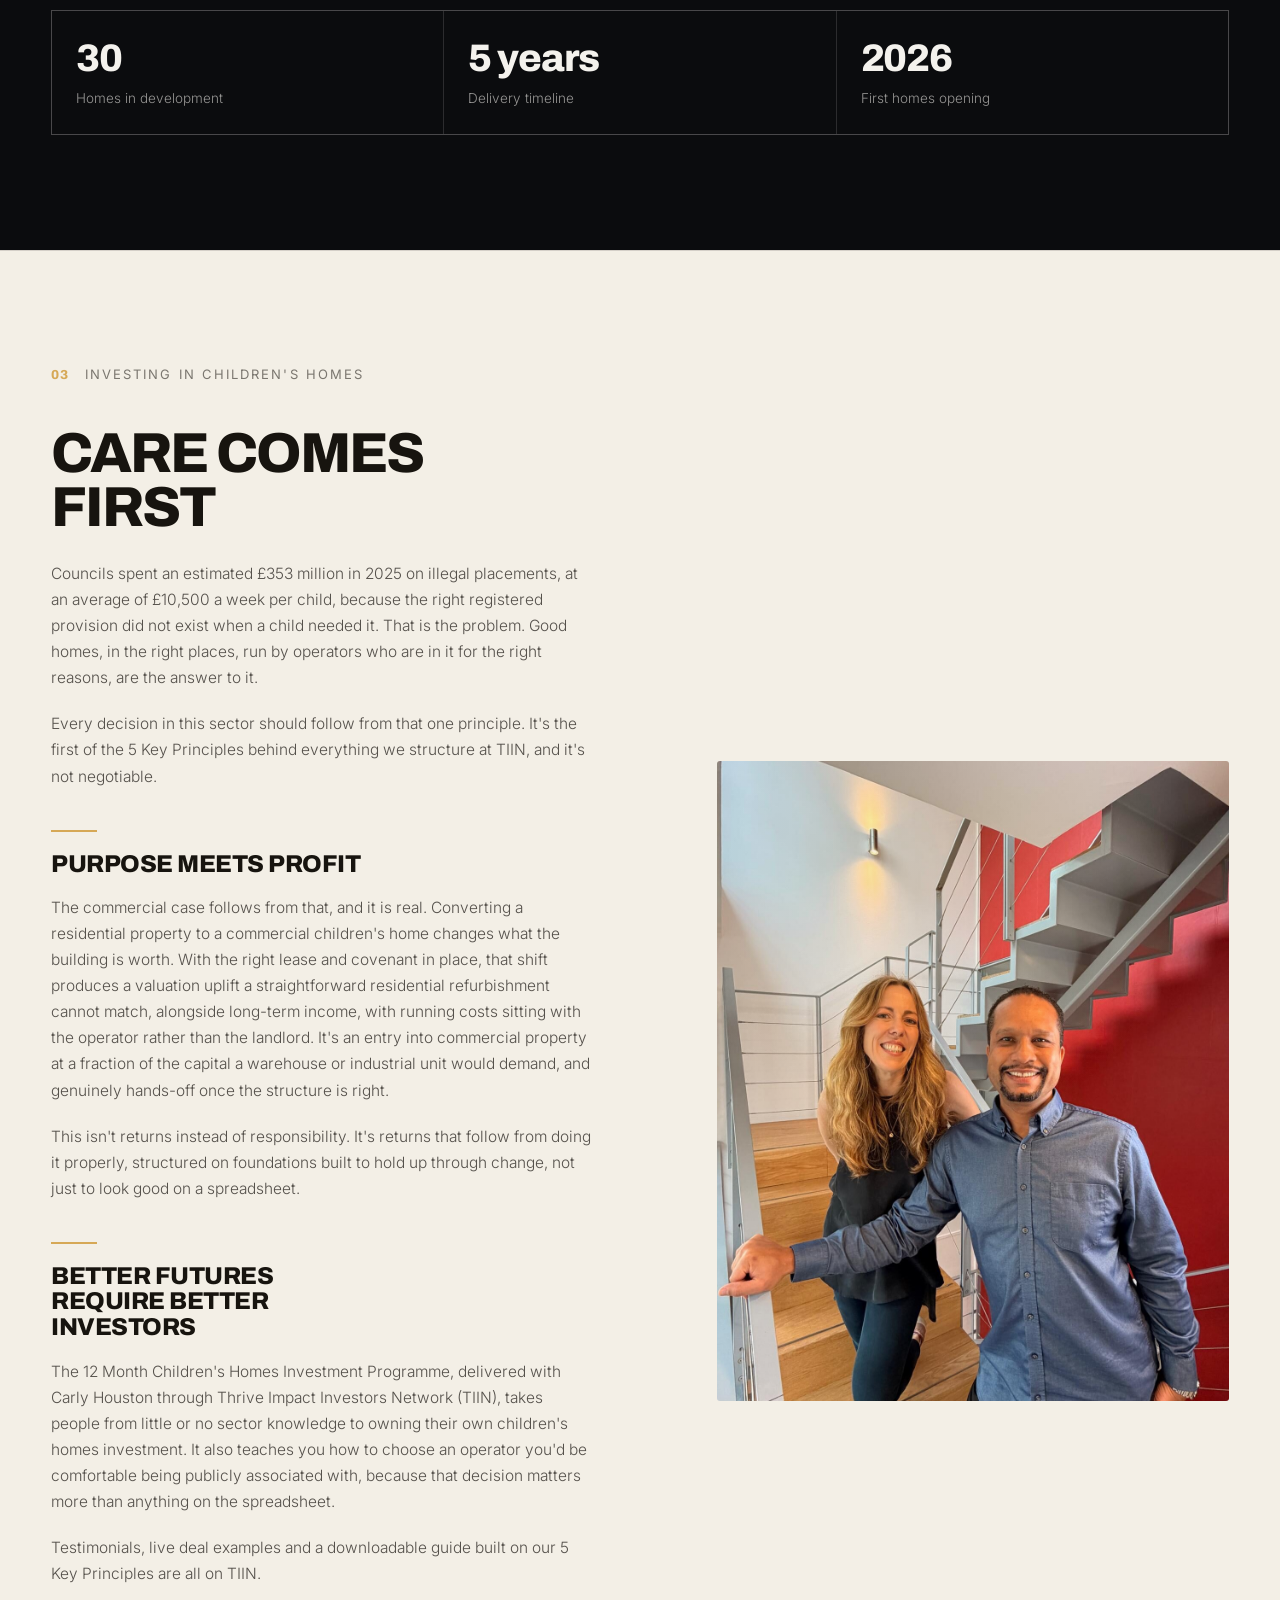
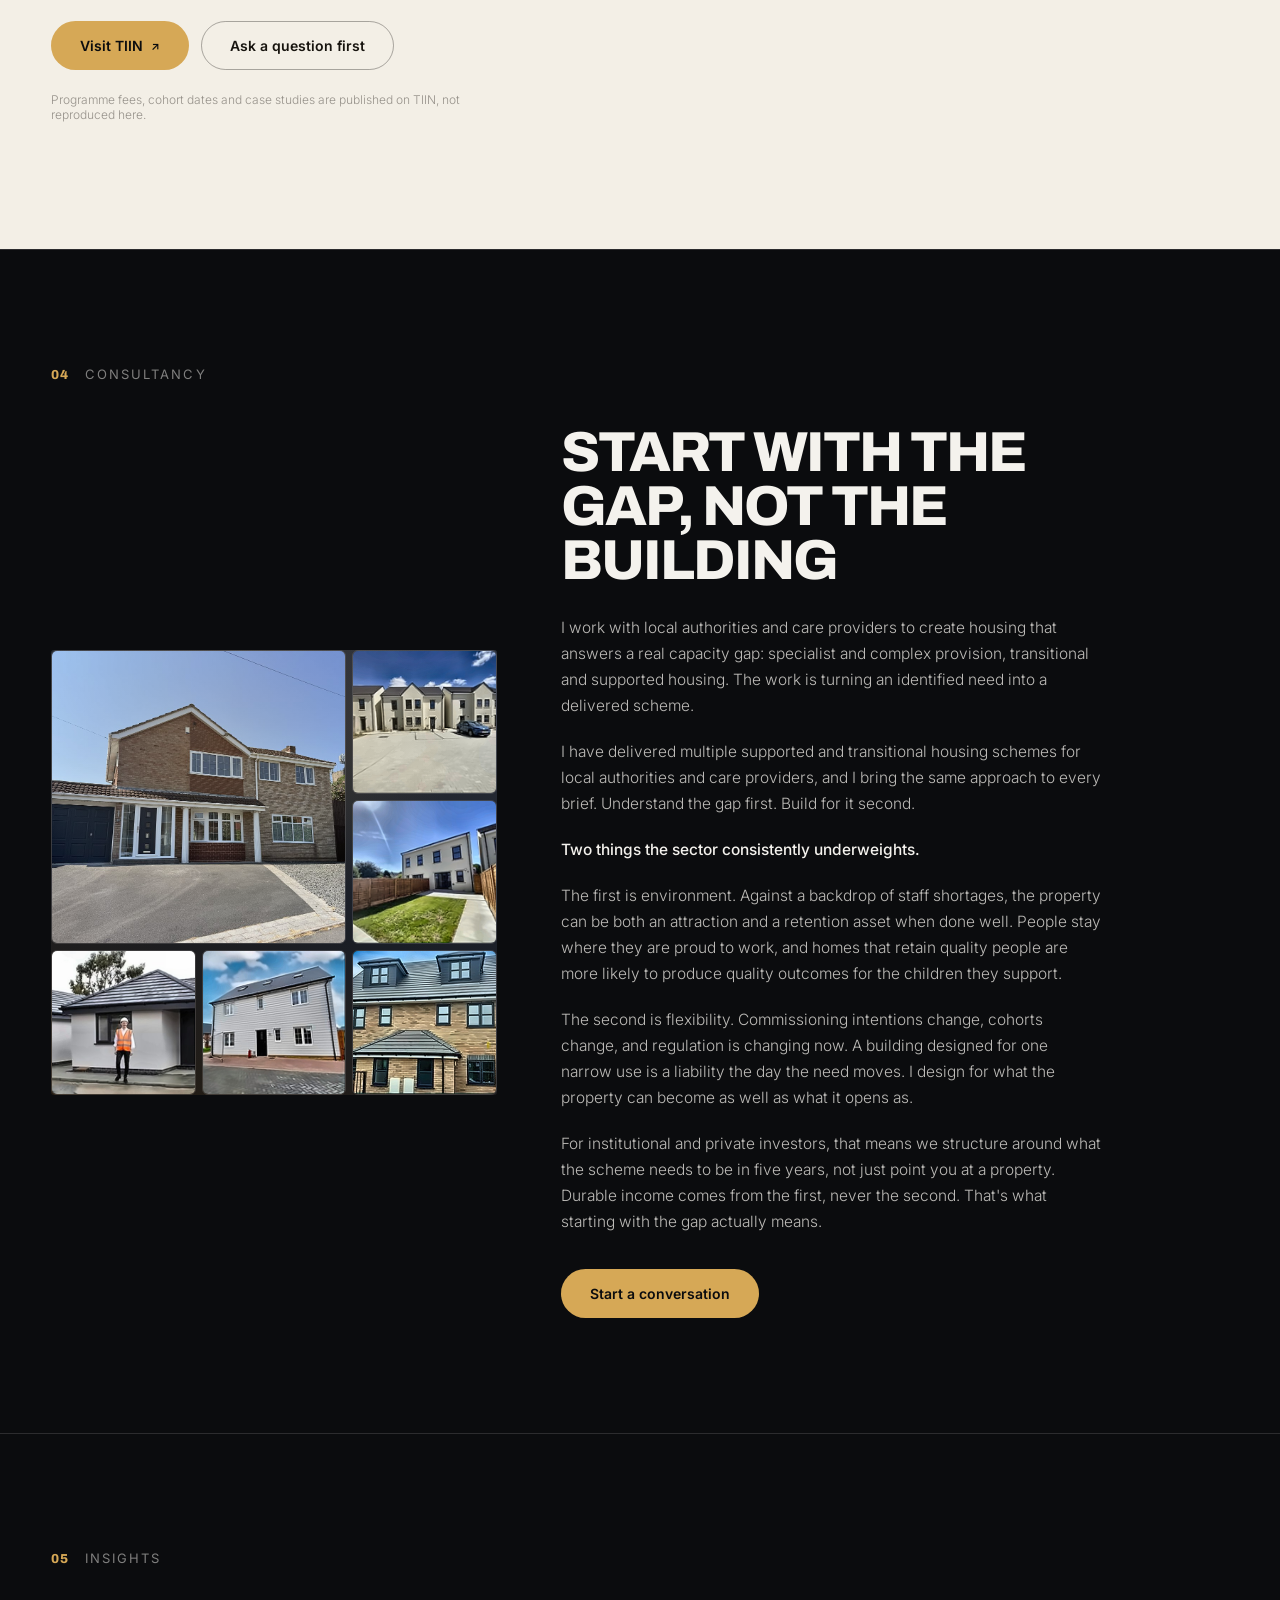
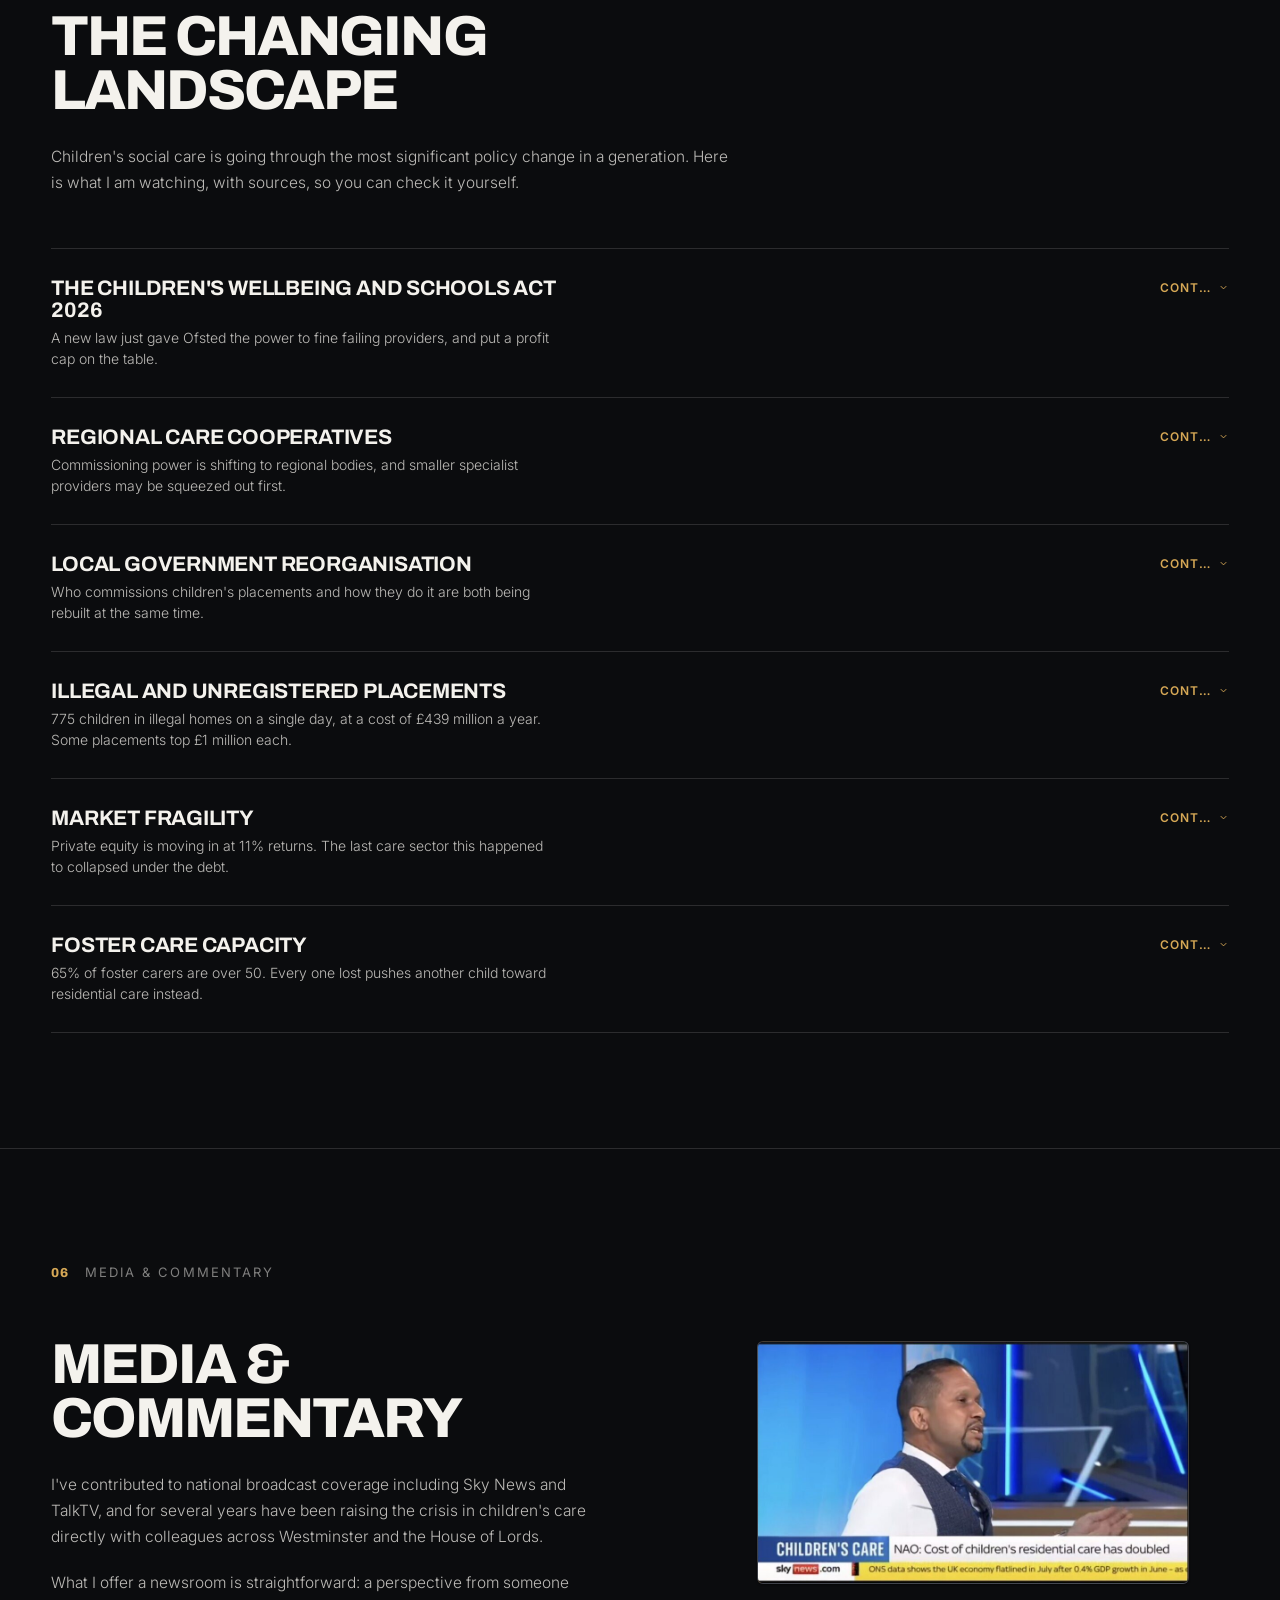
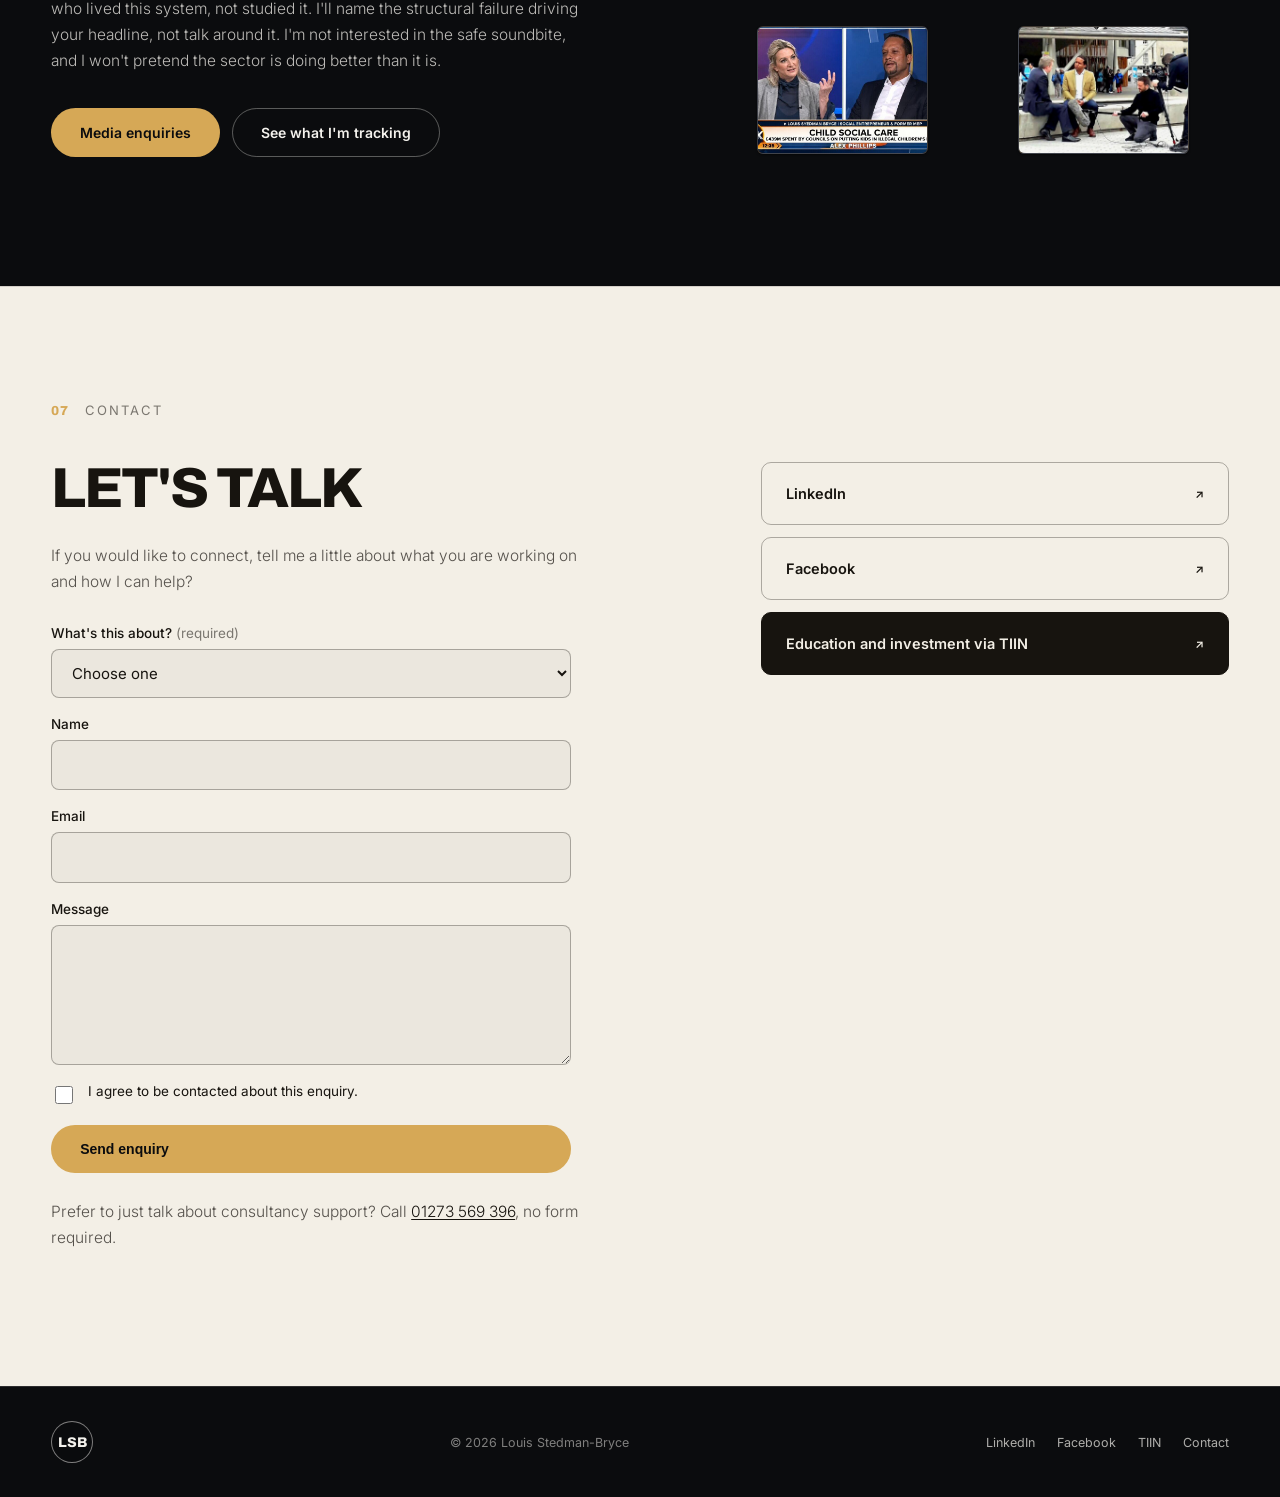
==== commit bb9d813d: "Tag website enquiries as Website in Zoho. Co-authored-by: Cursor <cursoragent@cursor.com>" ====
--- a/index.html
+++ b/index.html
@@ -535,7 +535,7 @@
         <input type="hidden" name="actionType" id="zohoActionType" value="TGVhZHM=">
         <input type="hidden" name="returnURL" id="zohoReturnURL" value="https://stedmanbryce.com/thanks.html">
         <input type="hidden" name="zc_gad" id="zc_gad" value="">
-        <input type="hidden" name="Lead Source" id="zohoLeadSource" value="Web Research">
+        <input type="hidden" name="Tag" id="zohoTag" value="Website">
         <input type="hidden" name="First Name" id="zohoFirstName" value="">
         <input type="hidden" name="Last Name" id="zohoLastName" value="">
         <input type="hidden" name="Description" id="zohoDescription" value="">
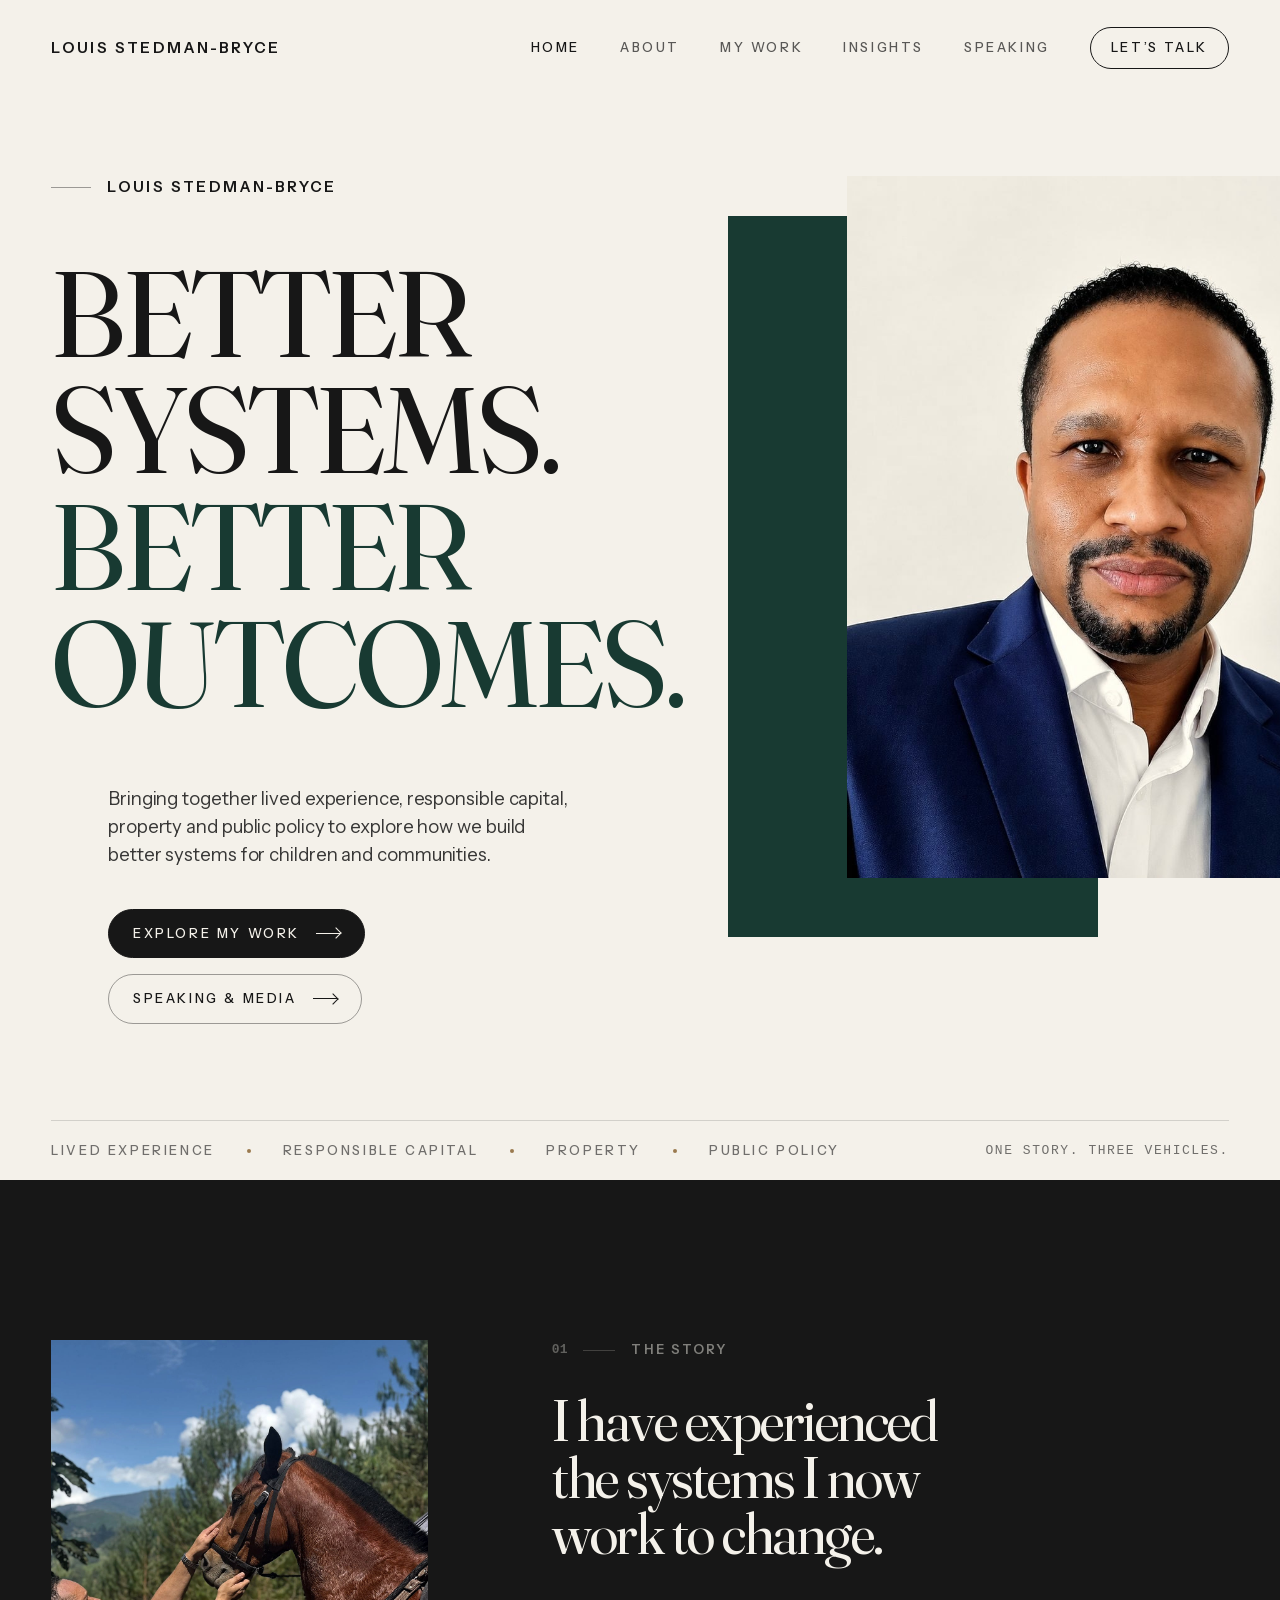
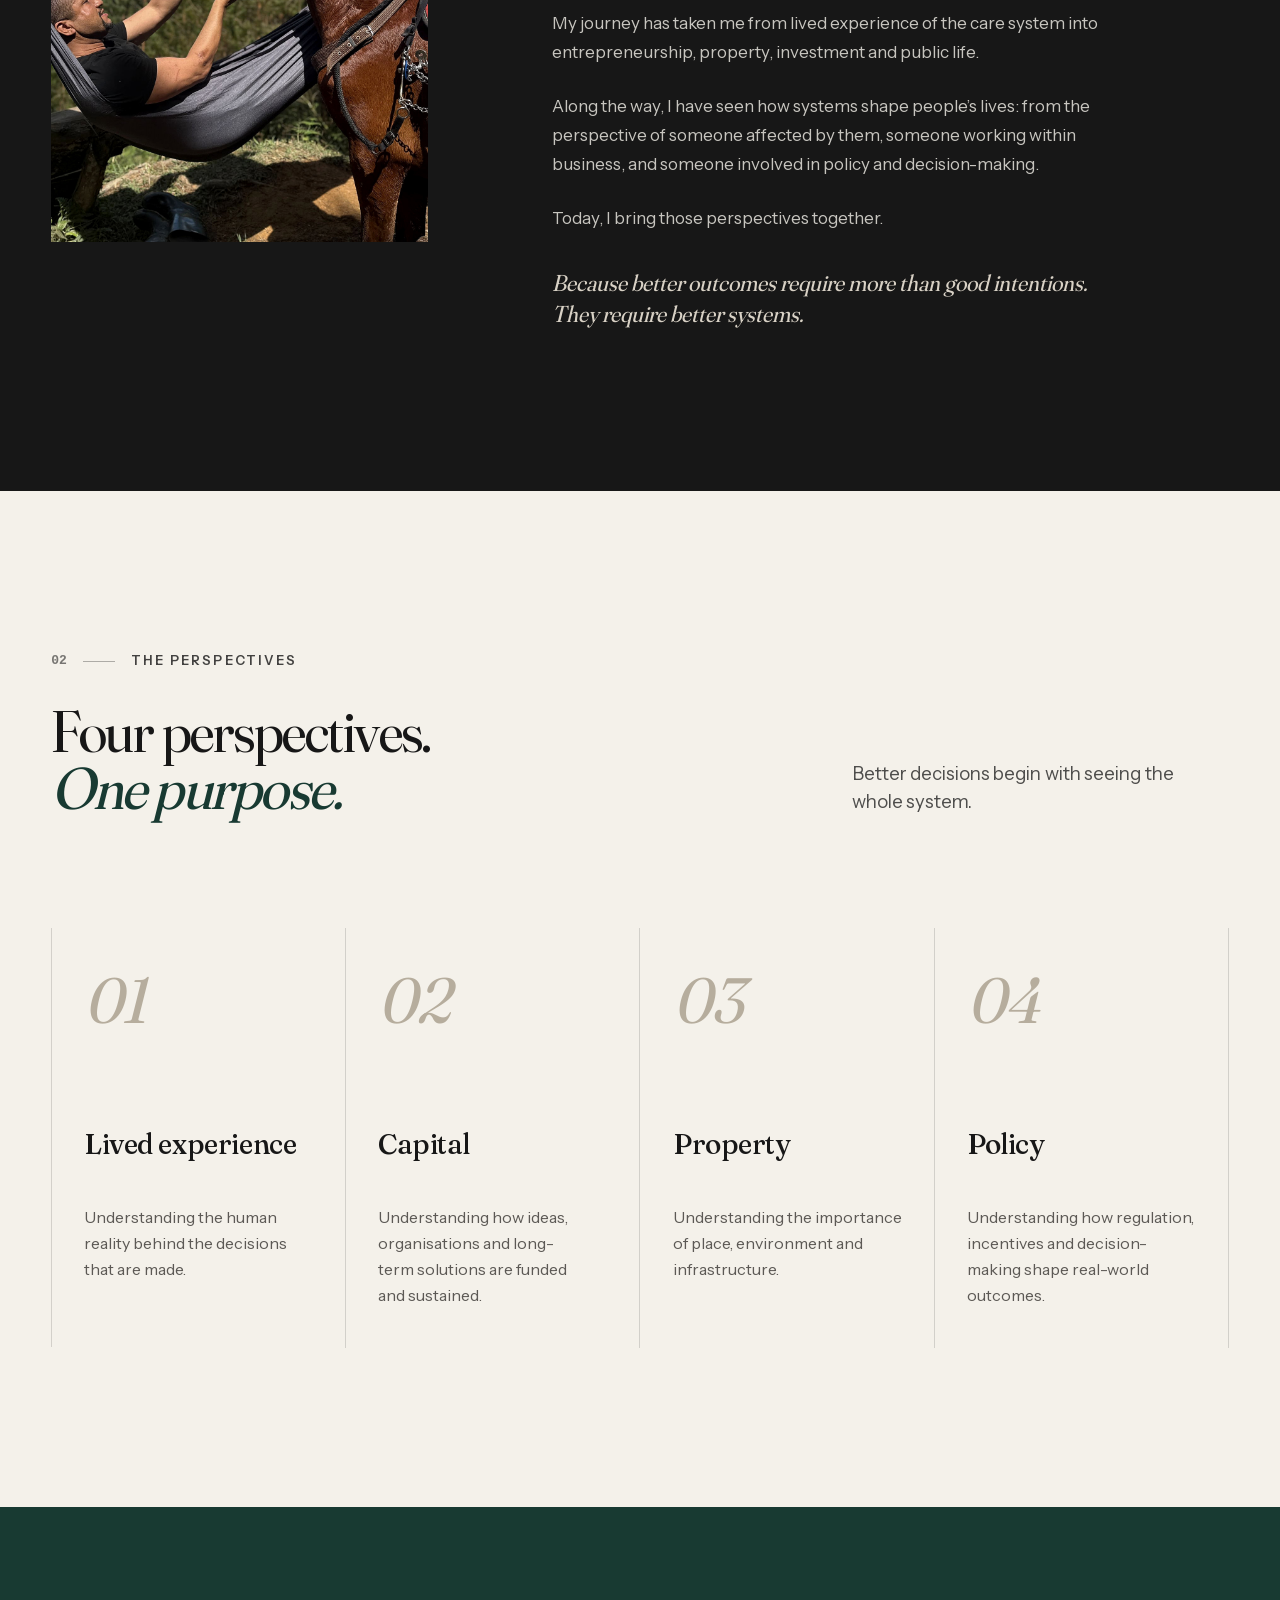
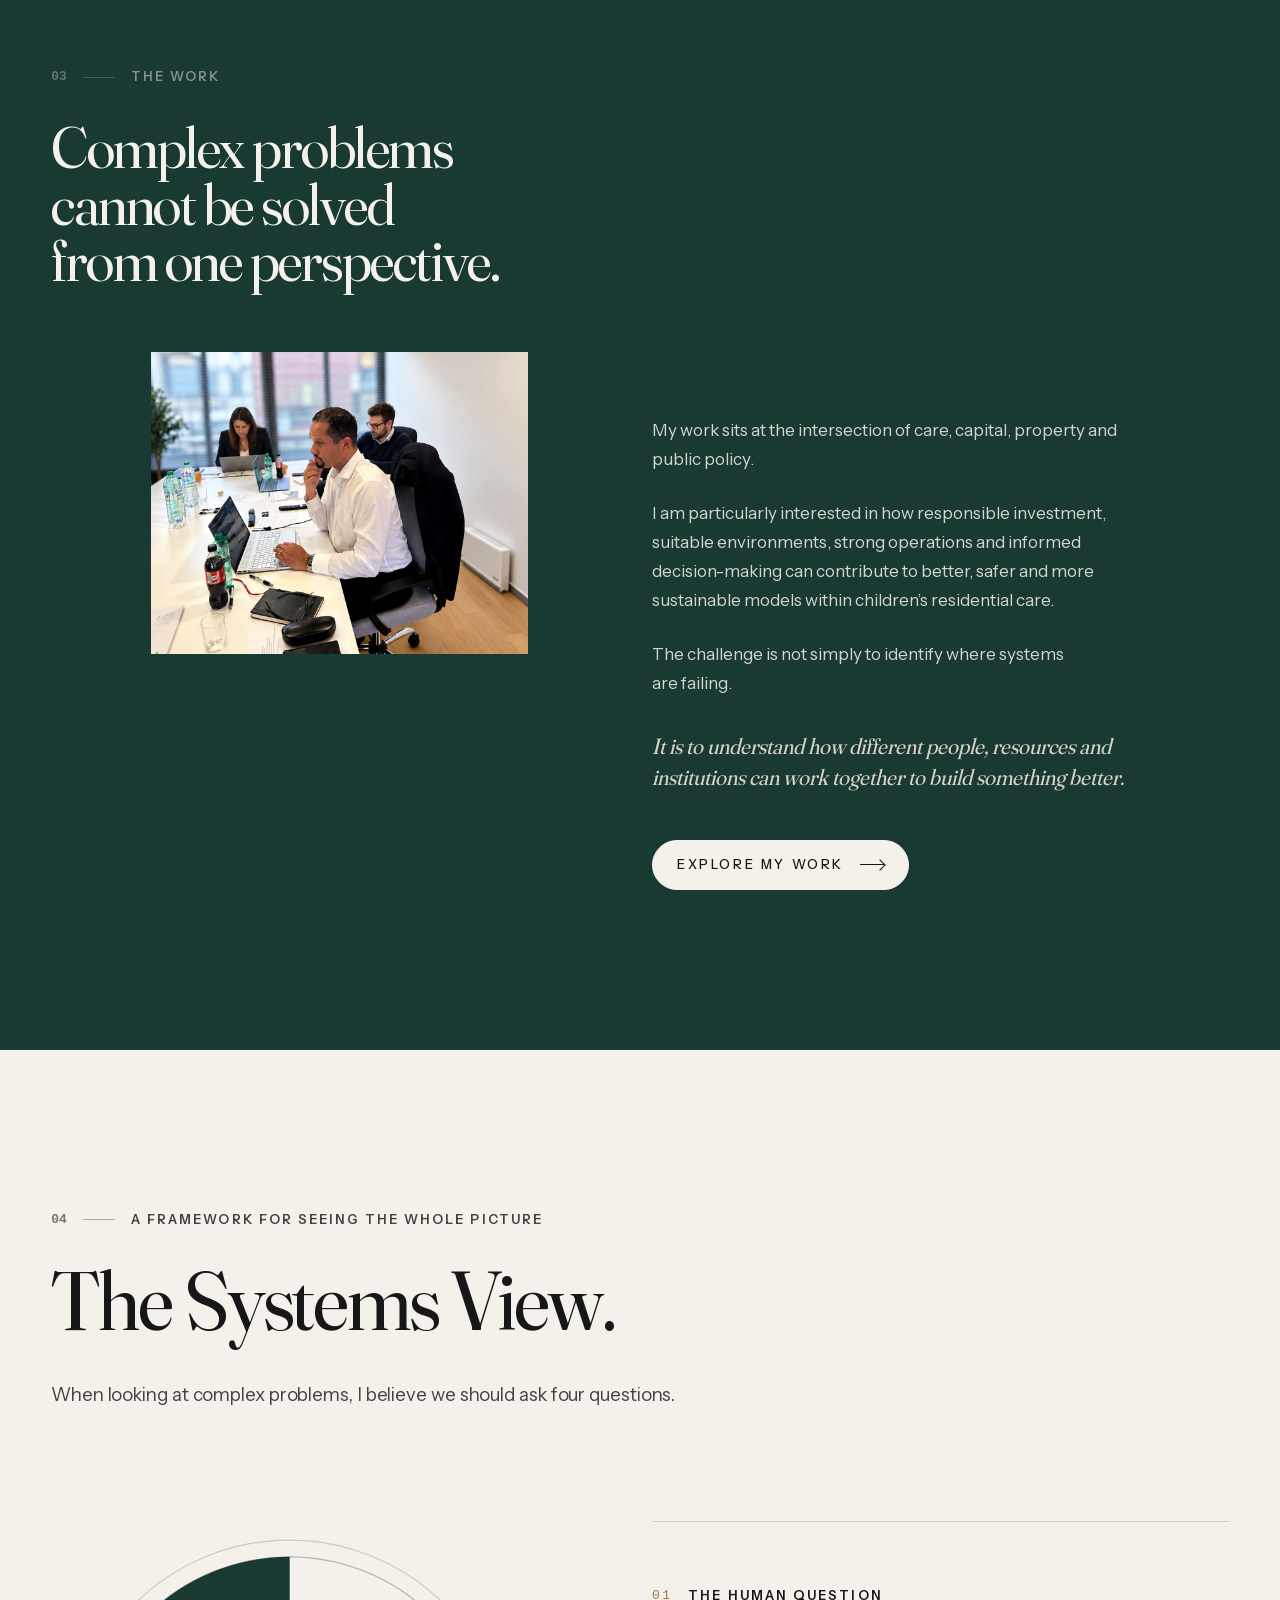
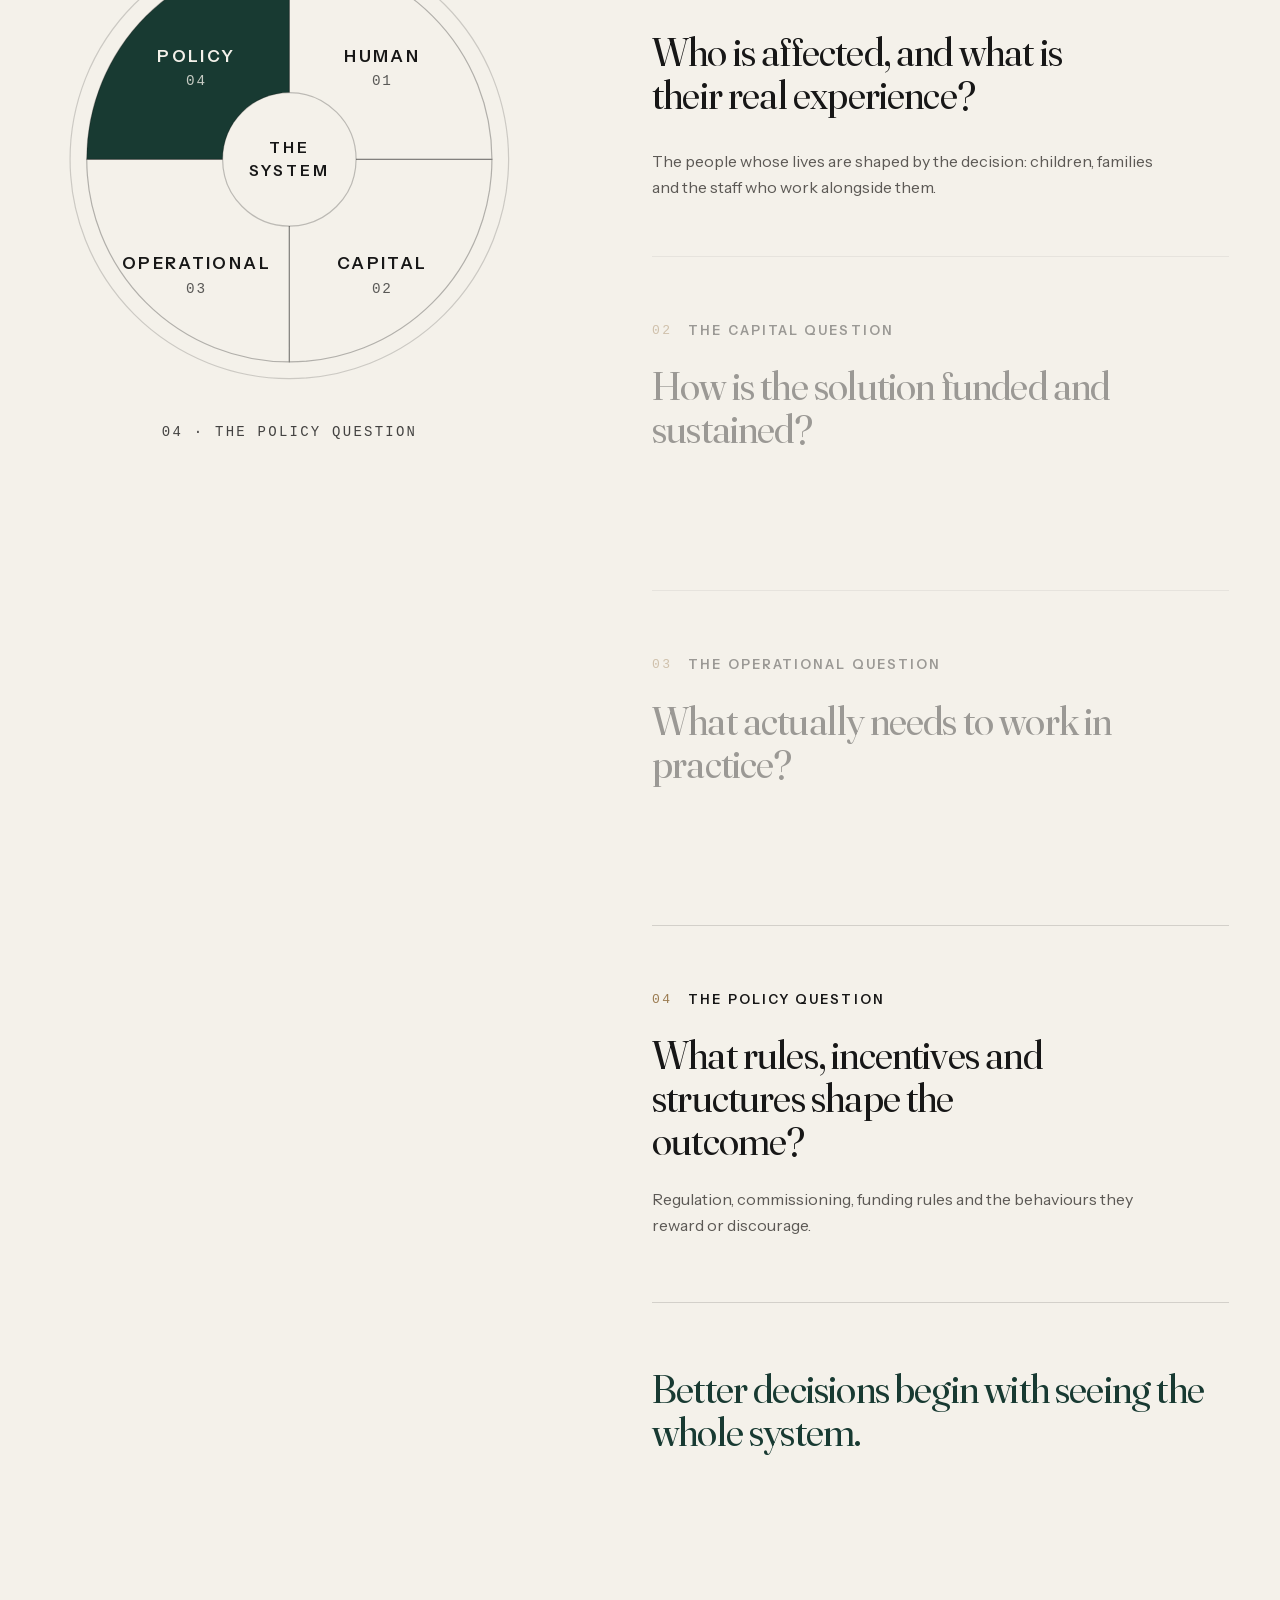
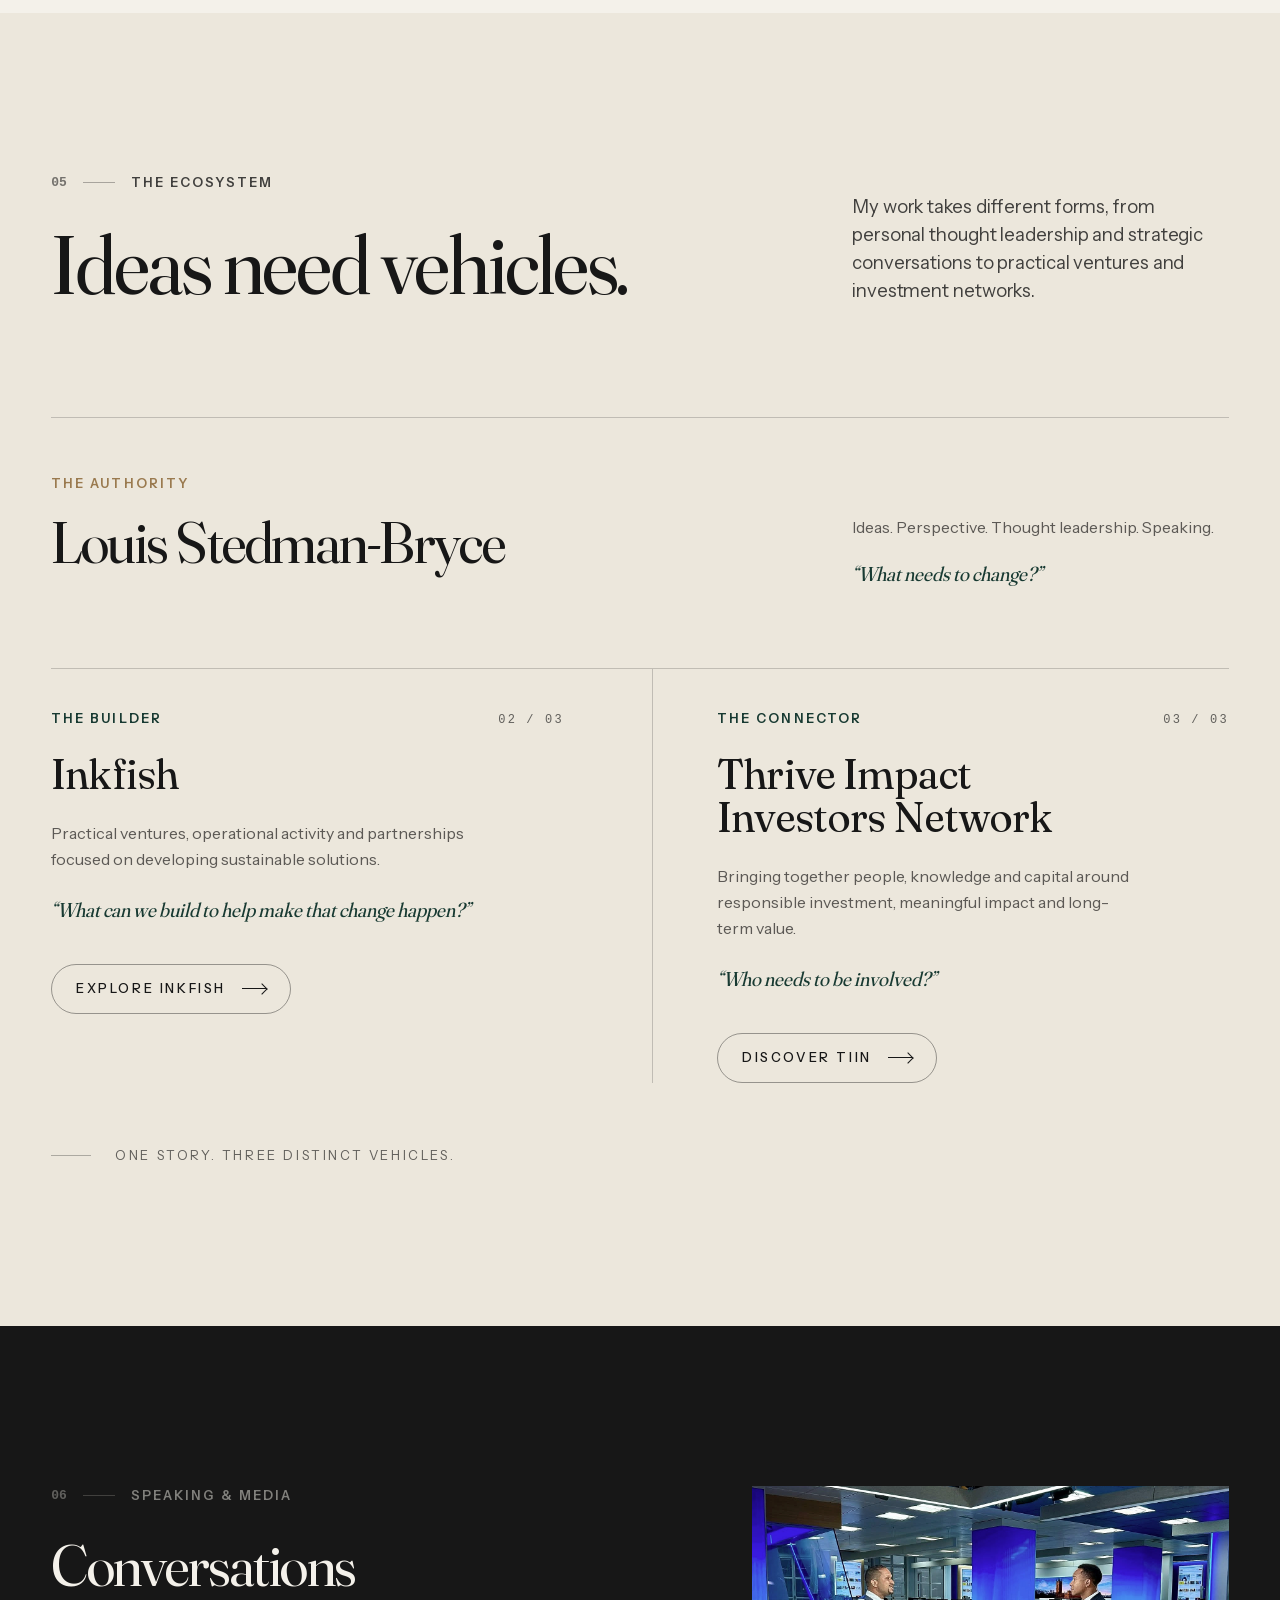
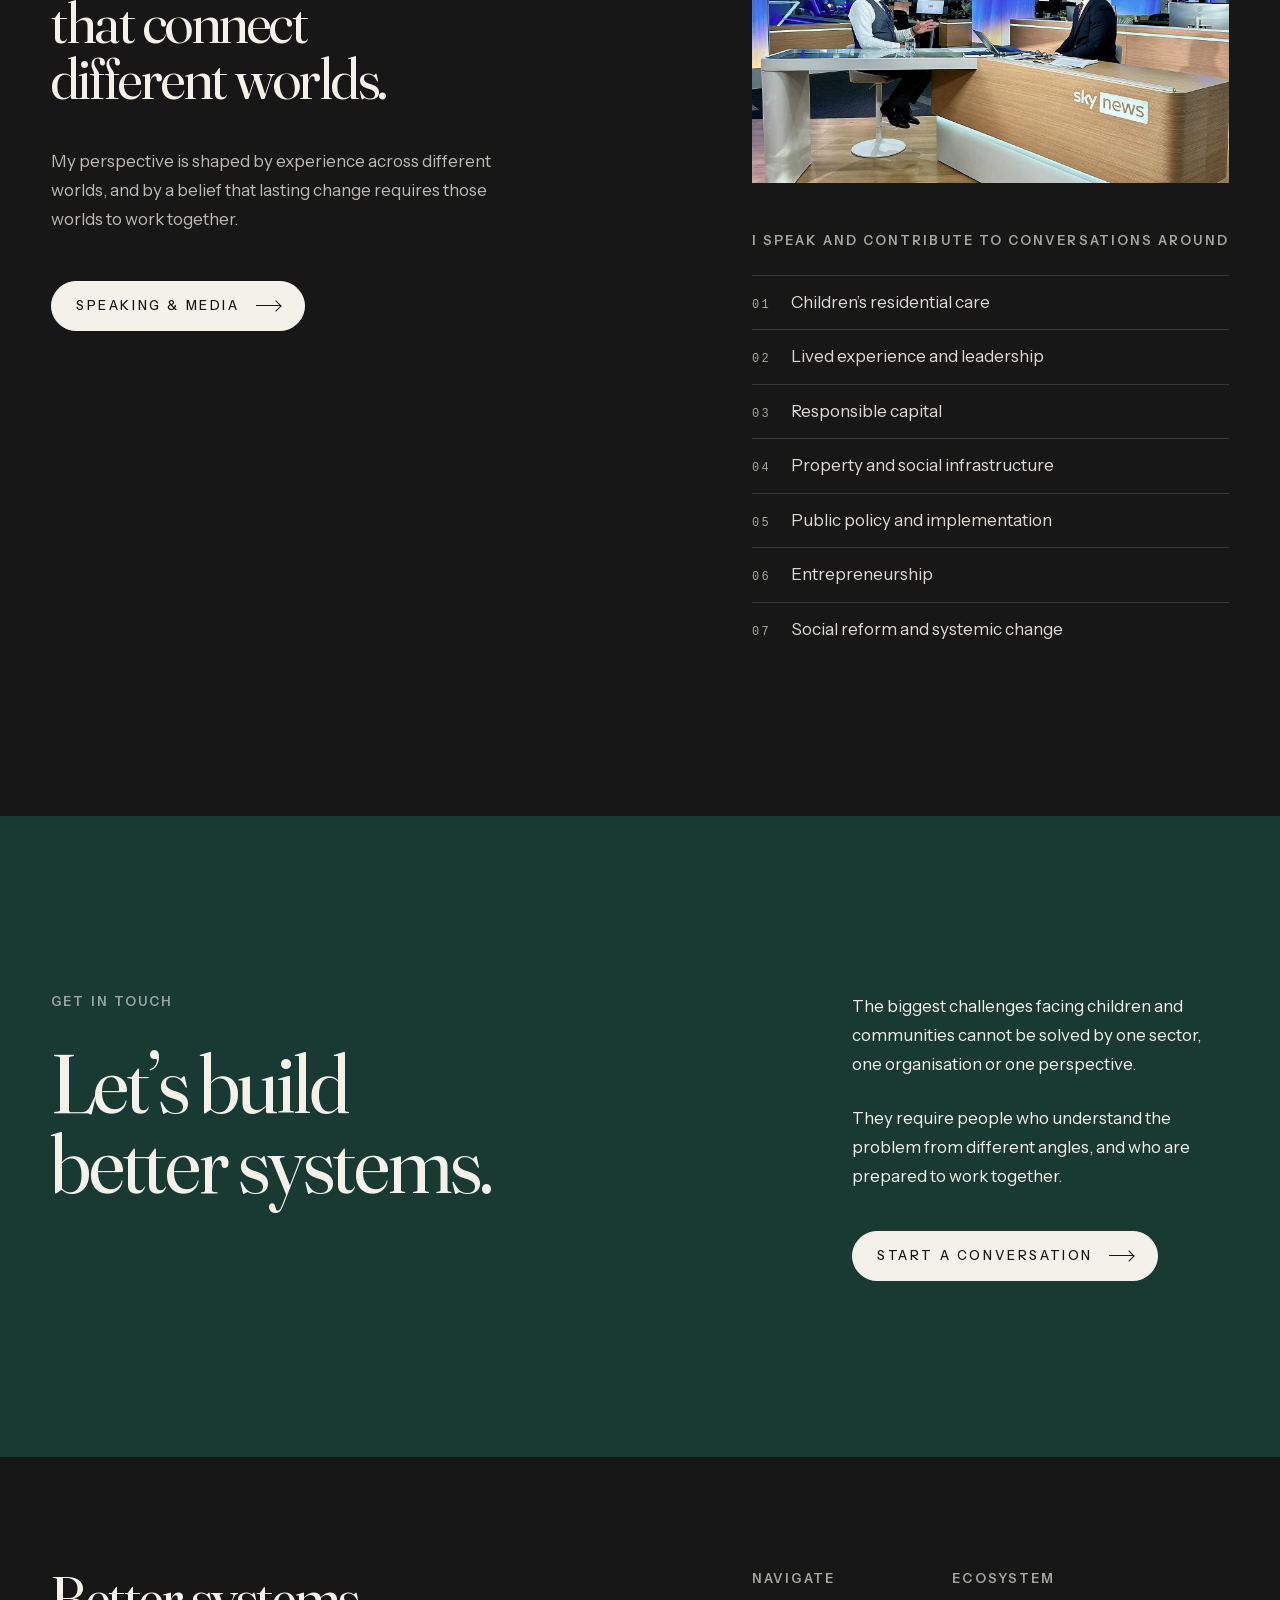
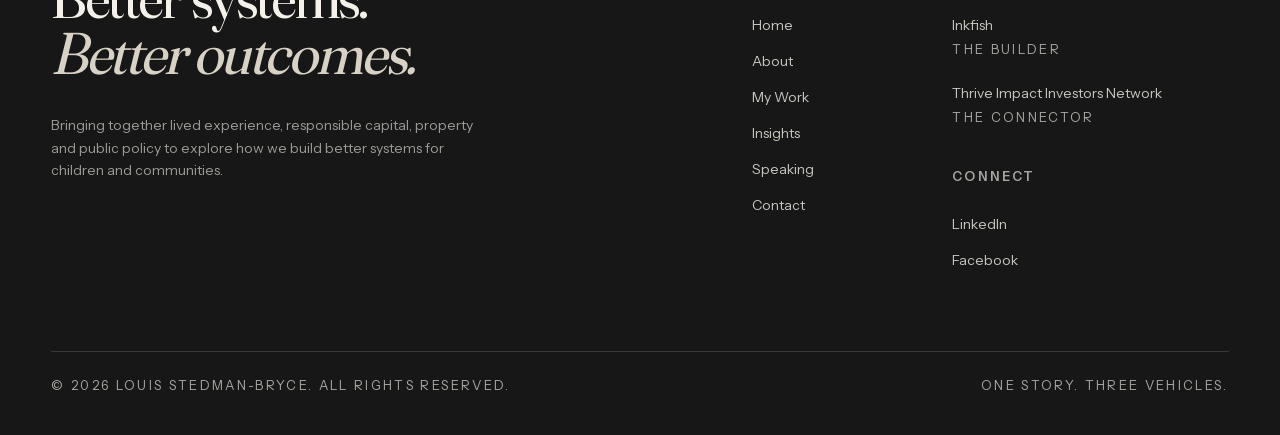
==== commit 38eef42e: "Replace the one-page site with the new multi-page website while keeping Zoho CRM lead capture. Co-au" ====
--- a/index.html
+++ b/index.html
@@ -1,615 +1 @@
-<!DOCTYPE html>
-<html lang="en-GB">
-<head>
-  <meta charset="utf-8">
-  <meta name="viewport" content="width=device-width, initial-scale=1">
-  <title>Louis Stedman-Bryce | Children's services &amp; Inkfish Care</title>
-  <meta name="description" content="Louis Stedman-Bryce — founder of Inkfish Care, former MEP, and UK children's services commentator. Specialist homes, consultancy, and investment through TIIN.">
-  <meta name="robots" content="index, follow, max-image-preview:large, max-snippet:-1, max-video-preview:-1">
-  <meta name="googlebot" content="index, follow">
-  <meta name="theme-color" content="#0B0C0E">
-  <meta name="author" content="Louis Stedman-Bryce">
-  <meta name="geo.region" content="GB">
-  <meta name="geo.placename" content="United Kingdom">
-  <link rel="canonical" href="https://stedmanbryce.com/">
-  <link rel="alternate" hreflang="en-GB" href="https://stedmanbryce.com/">
-  <link rel="alternate" hreflang="x-default" href="https://stedmanbryce.com/">
-  <link rel="sitemap" type="application/xml" title="Sitemap" href="https://stedmanbryce.com/sitemap.xml">
-  <link rel="me" href="https://www.linkedin.com/in/louis-s-3040ba2b">
-
-  <meta property="og:type" content="website">
-  <meta property="og:site_name" content="Louis Stedman-Bryce">
-  <meta property="og:locale" content="en_GB">
-  <meta property="og:url" content="https://stedmanbryce.com/">
-  <meta property="og:title" content="Louis Stedman-Bryce | Children's services &amp; Inkfish Care">
-  <meta property="og:description" content="Founder of Inkfish Care, former MEP, and commentator on UK children's services. Specialist homes, consultancy, and investment through TIIN.">
-  <meta property="og:image" content="https://stedmanbryce.com/assets/hero-poster.jpg">
-  <meta property="og:image:type" content="image/jpeg">
-  <meta property="og:image:width" content="1392">
-  <meta property="og:image:height" content="620">
-  <meta property="og:image:alt" content="Louis Stedman-Bryce on Sky News discussing children's residential care">
-  <meta name="twitter:card" content="summary_large_image">
-  <meta name="twitter:title" content="Louis Stedman-Bryce | Children's services &amp; Inkfish Care">
-  <meta name="twitter:description" content="Founder of Inkfish Care, former MEP, and commentator on UK children's services. Specialist homes, consultancy, and investment through TIIN.">
-  <meta name="twitter:image" content="https://stedmanbryce.com/assets/hero-poster.jpg">
-  <meta name="twitter:image:alt" content="Louis Stedman-Bryce on Sky News discussing children's residential care">
-
-  <link rel="icon" href="assets/favicon.svg" type="image/svg+xml">
-  <link rel="apple-touch-icon" href="assets/louis-portrait.jpg">
-  <link rel="manifest" href="site.webmanifest">
-  <link rel="preload" href="assets/hero-poster.jpg" as="image" fetchpriority="high">
-
-  <link rel="preconnect" href="https://fonts.googleapis.com">
-  <link rel="preconnect" href="https://fonts.gstatic.com" crossorigin>
-  <link href="https://fonts.googleapis.com/css2?family=Archivo:wght@400;500;600;700;800;900&family=Inter:wght@300;400;500;600&display=swap" rel="stylesheet">
-  <link rel="stylesheet" href="css/styles.css">
-
-  <script type="application/ld+json">
-  {
-    "@context": "https://schema.org",
-    "@graph": [
-      {
-        "@type": "WebSite",
-        "@id": "https://stedmanbryce.com/#website",
-        "url": "https://stedmanbryce.com/",
-        "name": "Louis Stedman-Bryce",
-        "alternateName": "LSB",
-        "inLanguage": "en-GB",
-        "publisher": { "@id": "https://stedmanbryce.com/#person" }
-      },
-      {
-        "@type": "WebPage",
-        "@id": "https://stedmanbryce.com/#webpage",
-        "url": "https://stedmanbryce.com/",
-        "name": "Louis Stedman-Bryce | Children's services and Inkfish Care",
-        "description": "Louis Stedman-Bryce is the founder of Inkfish Care, a former MEP, and a commentator on UK children's services.",
-        "inLanguage": "en-GB",
-        "isPartOf": { "@id": "https://stedmanbryce.com/#website" },
-        "about": { "@id": "https://stedmanbryce.com/#person" },
-        "primaryImageOfPage": { "@id": "https://stedmanbryce.com/#poster" }
-      },
-      {
-        "@type": "ImageObject",
-        "@id": "https://stedmanbryce.com/#poster",
-        "url": "https://stedmanbryce.com/assets/hero-poster.jpg",
-        "contentUrl": "https://stedmanbryce.com/assets/hero-poster.jpg",
-        "width": 1392,
-        "height": 620,
-        "caption": "Louis Stedman-Bryce on Sky News discussing children's residential care"
-      },
-      {
-        "@type": "ImageObject",
-        "@id": "https://stedmanbryce.com/#portrait",
-        "url": "https://stedmanbryce.com/assets/louis-portrait.jpg",
-        "contentUrl": "https://stedmanbryce.com/assets/louis-portrait.jpg",
-        "width": 900,
-        "height": 1125,
-        "caption": "Portrait of Louis Stedman-Bryce, founder of Inkfish Care"
-      },
-      {
-        "@type": "Person",
-        "@id": "https://stedmanbryce.com/#person",
-        "name": "Louis Stedman-Bryce",
-        "givenName": "Louis",
-        "familyName": "Stedman-Bryce",
-        "url": "https://stedmanbryce.com/",
-        "image": { "@id": "https://stedmanbryce.com/#portrait" },
-        "jobTitle": "Social entrepreneur and children's services commentator",
-        "description": "Care-experienced founder of Inkfish Care, property investor, and former Member of the European Parliament for Scotland.",
-        "nationality": { "@type": "Country", "name": "United Kingdom" },
-        "telephone": "+44-1273-569396",
-        "knowsAbout": [
-          "Children's social care",
-          "Children's residential care",
-          "Unregistered children's placements",
-          "Children's homes investment",
-          "Supported housing"
-        ],
-        "worksFor": { "@id": "https://stedmanbryce.com/#inkfish-org" },
-        "memberOf": {
-          "@type": "Organization",
-          "name": "European Parliament",
-          "description": "Member of the European Parliament for Scotland, elected in 2019"
-        },
-        "sameAs": [
-          "https://www.linkedin.com/in/louis-s-3040ba2b",
-          "https://www.facebook.com/share/1D5mTV8Ksw/",
-          "https://www.tiin.co.uk"
-        ]
-      },
-      {
-        "@type": "Organization",
-        "@id": "https://stedmanbryce.com/#inkfish-org",
-        "name": "Inkfish Care",
-        "url": "https://stedmanbryce.com/#inkfish",
-        "founder": { "@id": "https://stedmanbryce.com/#person" },
-        "description": "Specialist residential children's homes for children with complex needs, including solo and small cluster provision.",
-        "areaServed": { "@type": "Country", "name": "United Kingdom" }
-      },
-      {
-        "@type": "ProfessionalService",
-        "@id": "https://stedmanbryce.com/#consultancy-service",
-        "name": "Louis Stedman-Bryce consultancy",
-        "url": "https://stedmanbryce.com/#consultancy",
-        "provider": { "@id": "https://stedmanbryce.com/#person" },
-        "areaServed": { "@type": "Country", "name": "United Kingdom" },
-        "serviceType": [
-          "Children's homes consultancy",
-          "Supported and transitional housing",
-          "Children's services commentary"
-        ],
-        "telephone": "+44-1273-569396"
-      },
-      {
-        "@type": "FAQPage",
-        "@id": "https://stedmanbryce.com/#insights-faq",
-        "url": "https://stedmanbryce.com/#insights",
-        "mainEntity": [
-          {
-            "@type": "Question",
-            "name": "What does the Children's Wellbeing and Schools Act 2026 change?",
-            "acceptedAnswer": {
-              "@type": "Answer",
-              "text": "The Act received Royal Assent on 29 April 2026. It gives Ofsted power to demand improvement plans and issue fines, introduces regional cooperation for looked after children's accommodation, and puts a profit cap on the table."
-            }
-          },
-          {
-            "@type": "Question",
-            "name": "What are Regional Care Cooperatives?",
-            "acceptedAnswer": {
-              "@type": "Answer",
-              "text": "From summer 2026 commissioning power for children's placements is moving from individual local authorities to mandated regional bodies. Pathfinders are already running in Greater Manchester and the South East."
-            }
-          },
-          {
-            "@type": "Question",
-            "name": "How many children are in illegal or unregistered homes?",
-            "acceptedAnswer": {
-              "@type": "Answer",
-              "text": "On a single day in September 2024, 775 children were placed in illegal, unregistered homes, at an estimated annual cost of more than £439 million. 33 of those placements cost more than £1 million each."
-            }
-          },
-          {
-            "@type": "Question",
-            "name": "Why is the children's homes market described as fragile?",
-            "acceptedAnswer": {
-              "@type": "Answer",
-              "text": "The Competition and Markets Authority found children's homes providers earning average returns of around 11%, against a normal expected range of 3% to 6%, with a growing share of the market owned by highly leveraged private equity backed groups."
-            }
-          },
-          {
-            "@type": "Question",
-            "name": "What is happening to foster care capacity in England?",
-            "acceptedAnswer": {
-              "@type": "Answer",
-              "text": "Ofsted data has shown 65% of foster carers are aged over 50, and a quarter over 60. Natural retirement will keep shrinking capacity while new applications are already falling, pushing more children toward residential care."
-            }
-          }
-        ]
-      }
-    ]
-  }
-  </script>
-  <script src="js/zoho-config.js" defer></script>
-  <script src="js/main.js" defer></script>
-</head>
-<body>
-
-<a class="skip-link" href="#main">Skip to content</a>
-
-<header class="topbar" id="topbar">
-  <a class="logomark" href="#top" aria-label="Louis Stedman-Bryce, back to top">LSB</a>
-  <div class="topbar-right">
-    <a class="topbar-link hide-sm" href="#insights">Insights</a>
-    <a class="topbar-link hide-sm" href="#media">Media &amp; commentary</a>
-    <button class="menu-btn" type="button" id="menuOpen" aria-haspopup="true" aria-expanded="false" aria-controls="overlayMenu">Menu</button>
-  </div>
-</header>
-
-<nav class="overlay" id="overlayMenu" aria-label="Main menu" aria-hidden="true">
-  <div class="overlay-top">
-    <a class="logomark" href="#top" aria-label="Louis Stedman-Bryce, back to top">LSB</a>
-    <button class="menu-btn" type="button" id="menuClose" aria-label="Close menu">Close</button>
-  </div>
-  <div class="overlay-body">
-    <ol class="overlay-list">
-      <li><a href="#top"><span class="ov-num">&nbsp;</span>Home</a></li>
-      <li><a href="#mission"><span class="ov-num">01</span>The mission</a></li>
-      <li><a href="#inkfish"><span class="ov-num">02</span>Inkfish Care</a></li>
-      <li><a href="#invest"><span class="ov-num">03</span>Investing in children's homes</a></li>
-      <li><a href="#consultancy"><span class="ov-num">04</span>Consultancy</a></li>
-      <li><a href="#insights"><span class="ov-num">05</span>Insights</a></li>
-      <li><a href="#media"><span class="ov-num">06</span>Media &amp; commentary</a></li>
-      <li><a href="#contact"><span class="ov-num">07</span>Contact</a></li>
-    </ol>
-    <div class="overlay-edu">
-      <span class="overlay-edu-label">Education</span>
-      <ul class="overlay-edu-list">
-        <li><a href="https://www.tiin.co.uk" target="_blank" rel="noopener noreferrer">TIIN Half Day Session <span class="ext">&#8599;</span></a></li>
-        <li><a href="https://www.tiin.co.uk" target="_blank" rel="noopener noreferrer">12 Month Children's Homes Investment Programme <span class="ext">&#8599;</span></a></li>
-      </ul>
-    </div>
-  </div>
-</nav>
-
-<main id="main">
-
-<header class="hero" id="top">
-  <div class="reel" aria-hidden="true">
-    <video class="reel-video" muted loop playsinline preload="none" poster="assets/hero-poster.jpg" title="Louis Stedman-Bryce on Sky News discussing children's residential care">
-      <source data-src="assets/hero.webm" type="video/webm">
-      <source data-src="assets/hero.mp4" type="video/mp4">
-    </video>
-    <div class="reel-grain"></div>
-    <div class="reel-veil"></div>
-  </div>
-
-  <div class="topbar hero-topbar" aria-hidden="true"></div>
-
-  <div class="hero-main">
-    <p class="visually-hidden">Louis Stedman-Bryce: social entrepreneur, property investor, commentator on children's services and a former elected Member of the European Parliament.</p>
-    <h1 class="hero-name"><span class="visually-hidden">Louis </span>Stedman-<span class="line2">Bryce</span></h1>
-
-    <div class="ticker" aria-hidden="true">
-      <div class="ticker-track">
-        <span>Care experienced<i>&#9670;</i>Property investor<i>&#9670;</i>Children's services commentator<i>&#9670;</i>Former Member of the European Parliament<i>&#9670;</i>Founder, Inkfish Care<i>&#9670;</i></span>
-        <span>Care experienced<i>&#9670;</i>Property investor<i>&#9670;</i>Children's services commentator<i>&#9670;</i>Former Member of the European Parliament<i>&#9670;</i>Founder, Inkfish Care<i>&#9670;</i></span>
-      </div>
-    </div>
-
-    <div class="hero-foot">
-      <a class="cta" href="#mission">
-        <span class="cta-text">Start with my story</span>
-        <span class="cta-ring">
-          <svg viewBox="0 0 24 24" fill="none" stroke="currentColor" stroke-width="1.6" aria-hidden="true">
-            <path d="M12 4v16M6 14l6 6 6-6"/>
-          </svg>
-        </span>
-      </a>
-    </div>
-  </div>
-
-  <div class="scrollhint">Scroll</div>
-</header>
-
-<section class="sec sec-dark" id="mission">
-  <div class="sec-head">
-    <span class="sec-num">01</span>
-    <span class="sec-label">The mission</span>
-  </div>
-  <div class="sec-grid">
-    <div>
-      <h2 class="sec-h2">Children are being placed in Airbnbs and caravans</h2>
-
-      <p class="sec-p">Thirty-five years ago, at 15, I left home to escape violence and abuse. I was homeless for a while, until social services placed me in a home in a town where I didn't know anyone, miles from my grandparents and friends.</p>
-
-      <p class="sec-p">Being placed away from everything familiar is still a reality for too many children today, and it's one of the things we're trying to change. But it's not the problem we exist to solve.</p>
-
-      <p class="sec-p">Our biggest goal is supporting children with the most complex needs in small, solo or dual registration settings, because these are the children most likely to end up in unregistered accommodation. Right now, vulnerable children with complex needs are being housed illegally in caravans, holiday camps, and Airbnbs, simply because no registered home will take them. Inkfish Care was created to be that place, built specifically for the children everyone else says are too complex to take.</p>
-
-      <div class="sec-actions">
-        <a class="btn btn-solid" href="#inkfish">See Inkfish Care</a>
-        <a class="btn btn-ghost" href="#contact">Work with me</a>
-      </div>
-    </div>
-    <div class="sec-media">
-      <img src="assets/louis-portrait.jpg" width="900" height="1125" alt="Portrait of Louis Stedman-Bryce, founder of Inkfish Care" decoding="async">
-    </div>
-  </div>
-
-  <div class="stats">
-    <div class="stat"><b>2019</b><span>Elected to the European Parliament for Scotland with 233,006 votes, the first black parliamentarian elected in Scotland</span></div>
-    <div class="stat"><b>30</b><span>Specialist residential children's homes in development through Inkfish Care over 5 years</span></div>
-    <div class="stat"><b>6 years</b><span>Guiding private and institutional investors into Ofsted regulated children's home investments</span></div>
-  </div>
-  <p class="fine-print">Figures independently verified against the 2019 returning officer's declaration. See sources in section 05.</p>
-</section>
-
-<section class="sec sec-dark" id="inkfish">
-  <div class="sec-head">
-    <span class="sec-num">02</span>
-    <span class="sec-label">Inkfish Care</span>
-  </div>
-  <div class="sec-grid">
-    <div class="sec-media">
-      <img src="assets/inkfish-studio.jpg" width="900" height="1125" alt="Louis Stedman-Bryce being interviewed on camera in a studio, seated opposite an interviewer" loading="lazy" decoding="async">
-    </div>
-    <div>
-      <h2 class="sec-h2">Building solutions</h2>
-      <p class="sec-kicker">Not criticising from the sidelines</p>
-      <p class="sec-p">Over the next 5 years we are developing 30 new specialist children's homes, with the first opening in 2026, focused on complex, solo and small cluster provision to support the children most likely to be placed in unregistered accommodation.</p>
-      <p class="sec-p">Nearly 60% of children in illegal placements have an Education, Health and Care Plan, and a further one in ten have special educational needs or a disability. These are exactly the children our model is built for.</p>
-      <p class="sec-p">Councils spent an estimated £353 million in 2025 on homes that legally shouldn't exist. I founded Inkfish because children deserve better than the least bad option, and because doing this properly shouldn't be the exception.</p>
-      <div class="sec-actions">
-        <a class="btn btn-ghost" href="#consultancy">How I work with local authorities</a>
-      </div>
-    </div>
-  </div>
-  <div class="stats stats-3">
-    <div class="stat"><b>30</b><span>Homes in development</span></div>
-    <div class="stat"><b>5 years</b><span>Delivery timeline</span></div>
-    <div class="stat"><b>2026</b><span>First homes opening</span></div>
-  </div>
-</section>
-
-<section class="sec sec-light" id="invest">
-  <div class="sec-head">
-    <span class="sec-num">03</span>
-    <span class="sec-label">Investing in children's homes</span>
-  </div>
-  <div class="sec-grid">
-    <div>
-      <h2 class="sec-h2">Care comes first</h2>
-      <p class="sec-p">Councils spent an estimated &pound;353 million in 2025 on illegal placements, at an average of &pound;10,500 a week per child, because the right registered provision did not exist when a child needed it. That is the problem. Good homes, in the right places, run by operators who are in it for the right reasons, are the answer to it.</p>
-      <p class="sec-p">Every decision in this sector should follow from that one principle. It's the first of the 5 Key Principles behind everything we structure at TIIN, and it's not negotiable.</p>
-
-      <h3 class="sec-sub">Purpose meets profit</h3>
-      <p class="sec-p">The commercial case follows from that, and it is real. Converting a residential property to a commercial children's home changes what the building is worth. With the right lease and covenant in place, that shift produces a valuation uplift a straightforward residential refurbishment cannot match, alongside long-term income, with running costs sitting with the operator rather than the landlord. It's an entry into commercial property at a fraction of the capital a warehouse or industrial unit would demand, and genuinely hands-off once the structure is right.</p>
-      <p class="sec-p">This isn't returns instead of responsibility. It's returns that follow from doing it properly, structured on foundations built to hold up through change, not just to look good on a spreadsheet.</p>
-
-      <h3 class="sec-sub">Better futures require better investors</h3>
-      <p class="sec-p">The 12 Month Children's Homes Investment Programme, delivered with Carly Houston through Thrive Impact Investors Network (TIIN), takes people from little or no sector knowledge to owning their own children's homes investment. It also teaches you how to choose an operator you'd be comfortable being publicly associated with, because that decision matters more than anything on the spreadsheet.</p>
-      <p class="sec-p">Testimonials, live deal examples and a downloadable guide built on our 5 Key Principles are all on TIIN.</p>
-      <div class="sec-actions">
-        <a class="btn btn-solid" href="https://www.tiin.co.uk" target="_blank" rel="noopener noreferrer">Visit TIIN <span class="ext">&#8599;</span></a>
-        <a class="btn btn-ghost" href="#contact">Ask a question first</a>
-      </div>
-      <p class="fine-print">Programme fees, cohort dates and case studies are published on TIIN, not reproduced here.</p>
-    </div>
-    <div class="sec-media sec-media-light">
-      <img src="assets/tiin-programme.jpg" width="1200" height="1600" alt="Louis Stedman-Bryce with Carly Houston, co-facilitator of the 12 Month Children's Homes Investment Programme" loading="lazy" decoding="async">
-    </div>
-  </div>
-</section>
-
-<section class="sec sec-dark" id="consultancy">
-  <div class="sec-head">
-    <span class="sec-num">04</span>
-    <span class="sec-label">Consultancy</span>
-  </div>
-  <div class="sec-grid">
-    <div class="sec-media">
-      <div class="consult-grid">
-        <div class="consult-card"><img src="assets/consultancy-01.jpg" width="1100" height="825" alt="A completed family-scale home delivered as part of a supported housing scheme" loading="lazy" decoding="async"></div>
-        <div class="consult-card"><img src="assets/consultancy-02.jpg" width="804" height="662" alt="A newly completed scheme of specialist supported homes, built around a shared driveway" loading="lazy" decoding="async"></div>
-        <div class="consult-card"><img src="assets/consultancy-03.jpg" width="871" height="660" alt="Enclosed rear garden of one of the completed homes" loading="lazy" decoding="async"></div>
-        <div class="consult-card"><img src="assets/consultancy-04.jpg" width="900" height="390" alt="A completed scheme of single-storey supported homes, ready for handover" loading="lazy" decoding="async"></div>
-        <div class="consult-card"><img src="assets/consultancy-05.jpg" width="630" height="641" alt="A completed supported housing unit, timber-clad and self-contained" loading="lazy" decoding="async"></div>
-        <div class="consult-card"><img src="assets/consultancy-06.jpg" width="700" height="542" alt="A completed scheme of family-scale supported homes" loading="lazy" decoding="async"></div>
-      </div>
-    </div>
-    <div>
-      <h2 class="sec-h2">Start with the gap, not the building</h2>
-      <p class="sec-p">I work with local authorities and care providers to create housing that answers a real capacity gap: specialist and complex provision, transitional and supported housing. The work is turning an identified need into a delivered scheme.</p>
-      <p class="sec-p">I have delivered multiple supported and transitional housing schemes for local authorities and care providers, and I bring the same approach to every brief. Understand the gap first. Build for it second.</p>
-      <p class="sec-p"><strong>Two things the sector consistently underweights.</strong></p>
-      <p class="sec-p">The first is environment. Against a backdrop of staff shortages, the property can be both an attraction and a retention asset when done well. People stay where they are proud to work, and homes that retain quality people are more likely to produce quality outcomes for the children they support.</p>
-      <p class="sec-p">The second is flexibility. Commissioning intentions change, cohorts change, and regulation is changing now. A building designed for one narrow use is a liability the day the need moves. I design for what the property can become as well as what it opens as.</p>
-      <p class="sec-p">For institutional and private investors, that means we structure around what the scheme needs to be in five years, not just point you at a property. Durable income comes from the first, never the second. That's what starting with the gap actually means.</p>
-      <div class="sec-actions">
-        <a class="btn btn-solid" href="#contact">Start a conversation</a>
-      </div>
-    </div>
-  </div>
-</section>
-
-<section class="sec sec-dark" id="insights">
-  <div class="sec-head">
-    <span class="sec-num">05</span>
-    <span class="sec-label">Insights</span>
-  </div>
-  <h2 class="sec-h2 sec-h2-wide">The changing landscape</h2>
-  <p class="sec-p sec-p-wide">Children's social care is going through the most significant policy change in a generation. Here is what I am watching, with sources, so you can check it yourself.</p>
-
-  <div class="insight-list">
-
-    <details class="insight">
-      <summary>
-        <div class="insight-summary-text">
-          <h3 class="insight-h3">The Children's Wellbeing and Schools Act 2026</h3>
-          <p class="insight-hook">A new law just gave Ofsted the power to fine failing providers, and put a profit cap on the table.</p>
-        </div>
-        <span class="insight-toggle">Cont&hellip;<svg viewBox="0 0 24 24" fill="none" stroke="currentColor" stroke-width="2" aria-hidden="true"><path d="M6 9l6 6 6-6"/></svg></span>
-      </summary>
-      <div class="insight-body">
-        <p class="sec-p">The Children's Wellbeing and Schools Act 2026 received Royal Assent on 29 April 2026. The Department for Education published its implementation plan, <em>Delivering the Children's Social Care Reset</em>, on 21 May 2026. Between them they introduce regional cooperation arrangements for looked after children's accommodation, a new provider oversight scheme allowing Ofsted to demand improvement plans and issue fines, enhanced financial transparency for the largest providers, and a stated intention to cap excessive profits, subject to consultation. A new category of accommodation for children whose liberty is restricted for treatment and care is due to commence from autumn 2027.</p>
-        <p class="source">Source: <a href="https://bills.parliament.uk/bills/3909" target="_blank" rel="noopener noreferrer">UK Parliament, Children's Wellbeing and Schools Act 2026</a> and <a href="https://www.gov.uk/government/publications/delivering-the-childrens-social-care-reset" target="_blank" rel="noopener noreferrer">DfE, Delivering the Children's Social Care Reset, 21 May 2026</a></p>
-      </div>
-    </details>
-
-    <details class="insight">
-      <summary>
-        <div class="insight-summary-text">
-          <h3 class="insight-h3">Regional Care Cooperatives</h3>
-          <p class="insight-hook">Commissioning power is shifting to regional bodies, and smaller specialist providers may be squeezed out first.</p>
-        </div>
-        <span class="insight-toggle">Cont&hellip;<svg viewBox="0 0 24 24" fill="none" stroke="currentColor" stroke-width="2" aria-hidden="true"><path d="M6 9l6 6 6-6"/></svg></span>
-      </summary>
-      <div class="insight-body">
-        <p class="sec-p">From summer 2026 the Secretary of State gained powers to direct 2 or more local authorities into regional cooperation arrangements. Pathfinder Regional Care Cooperatives are already running in Greater Manchester and the South East, with more sought during 2026. The direction of travel is clear: commissioning power is moving from individual local authorities to mandated regional bodies. Smaller and specialist providers, the ones actually building solo and small cluster capacity, are widely reported to be at risk of being squeezed out by larger operators with the scale to win regional contracts. That is a concern I hear directly from providers, not a hypothetical one.</p>
-        <p class="source">Source: <a href="https://www.gov.uk/government/publications/delivering-the-childrens-social-care-reset" target="_blank" rel="noopener noreferrer">DfE implementation plan, 2026</a> and <a href="https://www.local.gov.uk/sites/default/files/documents/regional_care_cooperatives.pdf" target="_blank" rel="noopener noreferrer">Local Government Association</a></p>
-      </div>
-    </details>
-
-    <details class="insight">
-      <summary>
-        <div class="insight-summary-text">
-          <h3 class="insight-h3">Local government reorganisation</h3>
-          <p class="insight-hook">Who commissions children's placements and how they do it are both being rebuilt at the same time.</p>
-        </div>
-        <span class="insight-toggle">Cont&hellip;<svg viewBox="0 0 24 24" fill="none" stroke="currentColor" stroke-width="2" aria-hidden="true"><path d="M6 9l6 6 6-6"/></svg></span>
-      </summary>
-      <div class="insight-body">
-        <p class="sec-p">Alongside this, large parts of England are going through local government reorganisation, restructuring the very authorities that commission children's placements. Reorganising who commissions is happening at the same time as reorganising how commissioning works. Providers and investors need to understand both, not just one.</p>
-        <p class="source">Source: <a href="https://commonslibrary.parliament.uk/research-briefings/cbp-10494/" target="_blank" rel="noopener noreferrer">House of Commons Library, Local government reorganisation 2026</a></p>
-      </div>
-    </details>
-
-    <details class="insight">
-      <summary>
-        <div class="insight-summary-text">
-          <h3 class="insight-h3">Illegal and unregistered placements</h3>
-          <p class="insight-hook">775 children in illegal homes on a single day, at a cost of £439 million a year. Some placements top £1 million each.</p>
-        </div>
-        <span class="insight-toggle">Cont&hellip;<svg viewBox="0 0 24 24" fill="none" stroke="currentColor" stroke-width="2" aria-hidden="true"><path d="M6 9l6 6 6-6"/></svg></span>
-      </summary>
-      <div class="insight-body">
-        <p class="sec-p">Unregistered does not mean cheap. On a single day in September 2024, 775 children were placed in illegal, unregistered homes, at an estimated annual cost to the taxpayer of more than 439 million pounds. 33 of those placements cost more than 1 million pounds each. These are children with nowhere else to go, in provision nobody has inspected, at a price nobody would choose if the right option existed.</p>
-        <p class="source">Source: <a href="https://www.childrenscommissioner.gov.uk/news-and-blogs/press-notice-hundreds-of-millions-spent-by-councils-placing-vulnerable-children-in-illegal-childrens-homes/" target="_blank" rel="noopener noreferrer">Children's Commissioner for England, 16 December 2024</a></p>
-      </div>
-    </details>
-
-    <details class="insight">
-      <summary>
-        <div class="insight-summary-text">
-          <h3 class="insight-h3">Market fragility</h3>
-          <p class="insight-hook">Private equity is moving in at 11% returns. The last care sector this happened to collapsed under the debt.</p>
-        </div>
-        <span class="insight-toggle">Cont&hellip;<svg viewBox="0 0 24 24" fill="none" stroke="currentColor" stroke-width="2" aria-hidden="true"><path d="M6 9l6 6 6-6"/></svg></span>
-      </summary>
-      <div class="insight-body">
-        <p class="sec-p">A growing share of the market is owned by highly leveraged, private equity backed groups. The Competition and Markets Authority found in 2022 that children's homes providers were earning average returns of around 11%, against a normal expected range of 3% to 6%, with some fostering agencies earning margins closer to 20%. Southern Cross, once the UK's largest care home operator, collapsed in 2011 under exactly this kind of structure, high rents owed to landlords following years of aggressive expansion, affecting around 31,000 residents in a different part of the care market. The parallel is not exact, but the underlying risk, debt funded growth chasing government fee income, is the same one worth watching here.</p>
-        <p class="source">Source: <a href="https://www.gov.uk/cma-cases/childrens-social-care-market-study" target="_blank" rel="noopener noreferrer">Competition and Markets Authority, children's social care market study, March 2022</a> and <a href="https://blogs.lse.ac.uk/politicsandpolicy/corporate-care-homes/" target="_blank" rel="noopener noreferrer">LSE British Politics and Policy</a></p>
-      </div>
-    </details>
-
-    <details class="insight">
-      <summary>
-        <div class="insight-summary-text">
-          <h3 class="insight-h3">Foster care capacity</h3>
-          <p class="insight-hook">65% of foster carers are over 50. Every one lost pushes another child toward residential care instead.</p>
-        </div>
-        <span class="insight-toggle">Cont&hellip;<svg viewBox="0 0 24 24" fill="none" stroke="currentColor" stroke-width="2" aria-hidden="true"><path d="M6 9l6 6 6-6"/></svg></span>
-      </summary>
-      <div class="insight-body">
-        <p class="sec-p">Foster care is the other side of this. Ofsted data has shown 65% of foster carers are aged over 50, and a quarter over 60, a profile that means natural retirement will keep shrinking capacity while new applications are already falling. Every foster placement that cannot be found or sustained is a child who may end up in residential care instead, often at the complex end where specialist provision is already scarce. It is part of why I am also developing new models to address the foster care shortage directly. More on that when it is ready to share.</p>
-        <p class="source">Source: <a href="https://www.gov.uk/government/news/capacity-in-foster-care-stalling-despite-rising-demand" target="_blank" rel="noopener noreferrer">GOV.UK / Ofsted, Capacity in foster care stalling despite rising demand</a></p>
-      </div>
-    </details>
-
-  </div>
-</section>
-
-<section class="sec sec-dark" id="media">
-  <div class="sec-head">
-    <span class="sec-num">06</span>
-    <span class="sec-label">Media &amp; commentary</span>
-  </div>
-  <div class="sec-grid">
-    <div>
-      <h2 class="sec-h2 sec-h2-wide">Media &amp; commentary</h2>
-      <p class="sec-p">I've contributed to national broadcast coverage including Sky News and TalkTV, and for several years have been raising the crisis in children's care directly with colleagues across Westminster and the House of Lords.</p>
-      <p class="sec-p">What I offer a newsroom is straightforward: a perspective from someone who lived this system, not studied it. I'll name the structural failure driving your headline, not talk around it. I'm not interested in the safe soundbite, and I won't pretend the sector is doing better than it is.</p>
-      <div class="sec-actions">
-        <a class="btn btn-solid" href="#contact">Media enquiries</a>
-        <a class="btn btn-ghost" href="#insights">See what I'm tracking</a>
-      </div>
-    </div>
-    <div class="press-grid">
-      <figure class="press-card press-card-feature">
-        <img src="assets/media-sky-news.jpg" width="970" height="540" alt="Sky News broadcast still of Louis Stedman-Bryce discussing the doubling cost of children's residential care" loading="lazy" decoding="async">
-      </figure>
-      <figure class="press-card">
-        <img src="assets/media-talktv.jpg" width="634" height="475" alt="Louis Stedman-Bryce on TalkTV discussing the £439 million spent by councils placing children in illegal, unregistered homes" loading="lazy" decoding="async">
-      </figure>
-      <figure class="press-card">
-        <img src="assets/media-holyrood.jpg" width="719" height="540" alt="Louis Stedman-Bryce being interviewed on camera outside the Scottish Parliament" loading="lazy" decoding="async">
-      </figure>
-    </div>
-  </div>
-</section>
-
-<section class="sec sec-light" id="contact">
-  <div class="sec-head">
-    <span class="sec-num">07</span>
-    <span class="sec-label">Contact</span>
-  </div>
-  <div class="contact-grid">
-    <div>
-      <h2 class="sec-h2">Let's talk</h2>
-      <p class="sec-p">If you would like to connect, tell me a little about what you are working on and how I can help?</p>
-
-      <form class="contact-form" id="contactForm" name="WebToLeads992623000001750008" action="https://crm.zoho.eu/crm/WebToLeadForm" method="POST" accept-charset="UTF-8">
-        <input type="hidden" name="xnQsjsdp" id="zohoXnQsjsdp" value="c817b256aa35181f0482b3eba6082413a0fa83f613fcbd99710f9a7f9bbc9b03">
-        <input type="hidden" name="xmIwtLD" id="zohoXmIwtLD" value="96cd81240f3077de82f9e1b2075457346b95d8c1cd18d778dbc0074160fea6f673a59a1034d35c6f9692a402aa1149e3">
-        <input type="hidden" name="actionType" id="zohoActionType" value="TGVhZHM=">
-        <input type="hidden" name="returnURL" id="zohoReturnURL" value="https://stedmanbryce.com/thanks.html">
-        <input type="hidden" name="zc_gad" id="zc_gad" value="">
-        <input type="hidden" name="Tag" id="zohoTag" value="Website">
-        <input type="hidden" name="First Name" id="zohoFirstName" value="">
-        <input type="hidden" name="Last Name" id="zohoLastName" value="">
-        <input type="hidden" name="Description" id="zohoDescription" value="">
-        <input type="text" style="display:none" name="aG9uZXlwb3Q" value="" tabindex="-1" autocomplete="off">
-        <input type="text" name="a_password" class="visually-hidden" tabindex="-1" autocomplete="off">
-
-        <label class="field">
-          <span>What's this about? <em>(required)</em></span>
-          <select id="enquiryType" required>
-            <option value="" disabled selected>Choose one</option>
-            <option value="Education and training">Education and training</option>
-            <option value="Consultancy">Consultancy (local authority, care provider or investor)</option>
-            <option value="Media &amp; commentary">Media &amp; commentary</option>
-            <option value="Something else">Something else</option>
-          </select>
-        </label>
-
-        <label class="field">
-          <span>Name</span>
-          <input type="text" id="contactName" required autocomplete="name" maxlength="80">
-        </label>
-
-        <label class="field">
-          <span>Email</span>
-          <input type="email" name="Email" id="contactEmail" required autocomplete="email" maxlength="100">
-        </label>
-
-        <label class="field">
-          <span>Message</span>
-          <textarea id="contactMessage" rows="5" required maxlength="3000"></textarea>
-        </label>
-
-        <label class="field field-check">
-          <input type="checkbox" id="contactConsent" required>
-          <span>I agree to be contacted about this enquiry.</span>
-        </label>
-
-        <button class="btn btn-solid" type="submit">Send enquiry</button>
-        <p class="form-status" id="formStatus" role="status" hidden></p>
-      </form>
-      <script id="wf_anal" src="https://crm.zohopublic.eu/crm/WebFormAnalyticsServeServlet?rid=[base64]&tw=8519b4a76401baf3a99a77be1a57b790efeac1505c1706ff03819ad1cde11bc8&version=v2"></script>
-
-      <p class="sec-p connect-line">Prefer to just talk about consultancy support? Call <a href="tel:+441273569396">01273&nbsp;569&nbsp;396</a>, no form required.</p>
-    </div>
-
-    <div class="contact-side">
-      <a class="side-card" href="https://www.linkedin.com/in/louis-s-3040ba2b" target="_blank" rel="me noopener noreferrer">
-        <span>LinkedIn</span>
-        <span class="ext">&#8599;</span>
-      </a>
-      <a class="side-card" href="https://www.facebook.com/share/1D5mTV8Ksw/" target="_blank" rel="noopener noreferrer">
-        <span>Facebook</span>
-        <span class="ext">&#8599;</span>
-      </a>
-      <a class="side-card side-card-accent" href="https://www.tiin.co.uk" target="_blank" rel="noopener noreferrer">
-        <span>Education and investment via TIIN</span>
-        <span class="ext">&#8599;</span>
-      </a>
-    </div>
-  </div>
-</section>
-
-</main>
-
-<footer class="footer">
-  <a class="logomark" href="#top" aria-label="Louis Stedman-Bryce, back to top">LSB</a>
-  <p class="footer-copy">&copy; <span id="year">2026</span> Louis Stedman-Bryce</p>
-  <div class="footer-links">
-    <a href="https://www.linkedin.com/in/louis-s-3040ba2b" target="_blank" rel="me noopener noreferrer">LinkedIn</a>
-    <a href="https://www.facebook.com/share/1D5mTV8Ksw/" target="_blank" rel="noopener noreferrer">Facebook</a>
-    <a href="https://www.tiin.co.uk" target="_blank" rel="noopener noreferrer">TIIN</a>
-    <a href="#contact">Contact</a>
-  </div>
-</footer>
-
-</body>
-</html>
+<!DOCTYPE html><html lang="en-GB" class="fraunces_f7ee2f47-module__sJewja__variable instrument_sans_908b36ea-module__XR_xfa__variable"><head><meta charSet="utf-8"/><meta name="viewport" content="width=device-width, initial-scale=1"/><link rel="preload" href="/_next/static/media/54fc36028e2bb174-s.p.20jfceqj9zyw9.woff2" as="font" crossorigin="" type="font/woff2"/><link rel="preload" href="/_next/static/media/f06bf9da926bae75-s.p.2874ccu1_u7jf.woff2" as="font" crossorigin="" type="font/woff2"/><link rel="preload" as="image" href="/images/louis-portrait.jpg"/><link rel="stylesheet" href="/_next/static/chunks/1ts44m0yet0eg.css" data-precedence="next"/><link rel="preload" as="script" fetchPriority="low" href="/_next/static/chunks/3s6nzrbk-8mnv.js"/><script src="/_next/static/chunks/19mx3mg6lkumu.js" async=""></script><script src="/_next/static/chunks/1j_9b-l0n6u-t.js" async=""></script><script src="/_next/static/chunks/344n2zhqbh4pn.js" async=""></script><script src="/_next/static/chunks/turbopack-1xarug_51o55j.js" async=""></script><script src="/_next/static/chunks/3g8d9_y747d1q.js" async=""></script><script src="/_next/static/chunks/3fntmmi971322.js" async=""></script><script src="/_next/static/chunks/1c7_t8xfm0jwz.js" async=""></script><meta name="next-size-adjust" content=""/><meta name="theme-color" content="#f4f1ea"/><title>Louis Stedman-Bryce | Better systems. Better outcomes.</title><meta name="description" content="Louis Stedman-Bryce brings together lived experience, responsible capital, property and public policy to explore how we build better systems for children and communities."/><meta name="robots" content="index, follow"/><link rel="canonical" href="https://stedmanbryce.com/"/><meta property="og:title" content="Louis Stedman-Bryce | Better systems. Better outcomes."/><meta property="og:description" content="Louis Stedman-Bryce brings together lived experience, responsible capital, property and public policy to explore how we build better systems for children and communities."/><meta property="og:url" content="https://stedmanbryce.com/"/><meta property="og:site_name" content="Louis Stedman-Bryce"/><meta property="og:locale" content="en_GB"/><meta property="og:image" content="https://stedmanbryce.com/opengraph-image.png"/><meta property="og:image:type" content="image/png"/><meta property="og:image:width" content="1200"/><meta property="og:image:height" content="630"/><meta property="og:image:alt" content="Louis Stedman-Bryce: Better systems. Better outcomes."/><meta property="og:type" content="website"/><meta name="twitter:card" content="summary_large_image"/><meta name="twitter:title" content="Louis Stedman-Bryce | Better systems. Better outcomes."/><meta name="twitter:description" content="Louis Stedman-Bryce brings together lived experience, responsible capital, property and public policy to explore how we build better systems for children and communities."/><meta name="twitter:image" content="https://stedmanbryce.com/opengraph-image.png"/><meta name="twitter:image:alt" content="Louis Stedman-Bryce: Better systems. Better outcomes."/><meta name="twitter:image:type" content="image/png"/><meta name="twitter:image:width" content="1200"/><meta name="twitter:image:height" content="630"/><script src="/_next/static/chunks/0cz1d0mv5g_q7.js" noModule=""></script><link rel="icon" href="/favicon.svg" type="image/svg+xml"/><link rel="apple-touch-icon" href="/images/louis-portrait.jpg"/><link rel="manifest" href="/site.webmanifest"/><link rel="stylesheet" href="/css/site.css"/><noscript><style>.reveal,.reveal-fade,.reveal-scale,.reveal-line{opacity:1!important;transform:none!important}</style></noscript></head><body class="min-h-dvh flex flex-col"><div hidden=""><!--$--><!--/$--></div><a href="#main" class="sr-only focus:not-sr-only focus:fixed focus:left-4 focus:top-4 focus:z-[100] focus:rounded-full focus:bg-ink focus:px-5 focus:py-3 focus:text-[0.8125rem] focus:uppercase focus:tracking-[0.2em] focus:text-bone">Skip to content</a><header class="fixed inset-x-0 top-0 z-50 transition-[background-color,box-shadow,backdrop-filter] duration-500 bg-transparent"><div class="container-editorial flex h-20 items-center justify-between md:h-24"><a class="eyebrow-lg relative z-[60] transition-colors duration-500 text-ink" aria-label="Louis Stedman-Bryce, home" href="/"><span class="hidden sm:inline">Louis Stedman-Bryce</span><span class="sm:hidden">L. Stedman-Bryce</span></a><nav aria-label="Primary" class="hidden items-center gap-10 lg:flex"><a aria-current="page" class="link-rule link-rule-draw text-[0.8125rem] font-medium uppercase tracking-[0.2em] text-ink transition-opacity opacity-100 [&amp;::after]:scale-x-100" href="/">Home</a><a class="link-rule link-rule-draw text-[0.8125rem] font-medium uppercase tracking-[0.2em] text-ink transition-opacity opacity-70 hover:opacity-100" href="/about/">About</a><a class="link-rule link-rule-draw text-[0.8125rem] font-medium uppercase tracking-[0.2em] text-ink transition-opacity opacity-70 hover:opacity-100" href="/work/">My Work</a><a class="link-rule link-rule-draw text-[0.8125rem] font-medium uppercase tracking-[0.2em] text-ink transition-opacity opacity-70 hover:opacity-100" href="/insights/">Insights</a><a class="link-rule link-rule-draw text-[0.8125rem] font-medium uppercase tracking-[0.2em] text-ink transition-opacity opacity-70 hover:opacity-100" href="/speaking/">Speaking</a><a class="inline-flex items-center rounded-full border border-ink px-5 py-2.5 text-[0.8125rem] font-medium uppercase tracking-[0.2em] text-ink transition-colors duration-500 hover:bg-ink hover:text-bone" href="/contact/">Let’s talk</a></nav><button type="button" aria-expanded="false" aria-controls="mobile-menu" class="relative z-[60] flex items-center gap-3 text-[0.8125rem] font-medium uppercase tracking-[0.2em] lg:hidden text-ink"><span>Menu</span><span aria-hidden="true" class="relative block h-3 w-6"><span class="absolute left-0 top-0 h-px w-6 bg-current transition-transform duration-500"></span><span class="absolute left-0 bottom-0 h-px w-6 bg-current transition-transform duration-500"></span></span></button></div></header><div id="mobile-menu" role="dialog" aria-modal="true" aria-label="Site navigation" aria-hidden="true" class="fixed inset-0 z-40 flex flex-col bg-ink text-bone transition-[opacity,visibility] duration-500 lg:hidden invisible opacity-0"><button type="button" class="sr-only">Close menu</button><div class="container-editorial flex flex-1 flex-col justify-between pt-28 pb-10"><nav aria-label="Mobile" class="flex flex-col"><a aria-current="page" tabindex="-1" style="transition-delay:0ms" class="serif-display flex items-baseline gap-5 border-t border-bone/15 py-5 text-[clamp(2.25rem,9vw,3.75rem)] transition-[opacity,transform] duration-700 ease-[var(--ease-editorial)] translate-y-4 opacity-0 text-bone" href="/"><span class="font-mono text-[0.75rem] tracking-[0.2em] text-bone/65">0<!-- -->1</span>Home</a><a tabindex="-1" style="transition-delay:0ms" class="serif-display flex items-baseline gap-5 border-t border-bone/15 py-5 text-[clamp(2.25rem,9vw,3.75rem)] transition-[opacity,transform] duration-700 ease-[var(--ease-editorial)] translate-y-4 opacity-0 text-bone/75" href="/about/"><span class="font-mono text-[0.75rem] tracking-[0.2em] text-bone/65">0<!-- -->2</span>About</a><a tabindex="-1" style="transition-delay:0ms" class="serif-display flex items-baseline gap-5 border-t border-bone/15 py-5 text-[clamp(2.25rem,9vw,3.75rem)] transition-[opacity,transform] duration-700 ease-[var(--ease-editorial)] translate-y-4 opacity-0 text-bone/75" href="/work/"><span class="font-mono text-[0.75rem] tracking-[0.2em] text-bone/65">0<!-- -->3</span>My Work</a><a tabindex="-1" style="transition-delay:0ms" class="serif-display flex items-baseline gap-5 border-t border-bone/15 py-5 text-[clamp(2.25rem,9vw,3.75rem)] transition-[opacity,transform] duration-700 ease-[var(--ease-editorial)] translate-y-4 opacity-0 text-bone/75" href="/insights/"><span class="font-mono text-[0.75rem] tracking-[0.2em] text-bone/65">0<!-- -->4</span>Insights</a><a tabindex="-1" style="transition-delay:0ms" class="serif-display flex items-baseline gap-5 border-t border-bone/15 py-5 text-[clamp(2.25rem,9vw,3.75rem)] transition-[opacity,transform] duration-700 ease-[var(--ease-editorial)] translate-y-4 opacity-0 text-bone/75" href="/speaking/"><span class="font-mono text-[0.75rem] tracking-[0.2em] text-bone/65">0<!-- -->5</span>Speaking</a><a tabindex="-1" style="transition-delay:0ms" class="serif-display flex items-baseline gap-5 border-t border-bone/15 py-5 text-[clamp(2.25rem,9vw,3.75rem)] transition-[opacity,transform] duration-700 ease-[var(--ease-editorial)] translate-y-4 opacity-0 text-bone/75" href="/contact/"><span class="font-mono text-[0.75rem] tracking-[0.2em] text-bone/65">0<!-- -->6</span>Contact</a></nav><div class="flex items-end justify-between border-t border-bone/15 pt-6"><p class="eyebrow text-bone/60">Better systems. Better outcomes.</p><a tabindex="-1" class="rounded-full border border-bone px-5 py-2.5 text-[0.8125rem] font-medium uppercase tracking-[0.2em] text-bone transition-colors hover:bg-bone hover:text-ink" href="/contact/">Let’s talk</a></div></div></div><main id="main" class="flex-1"><section class="relative overflow-hidden bg-bone text-ink"><div class="container-editorial relative pt-32 md:pt-40 lg:pt-44"><div class="grid grid-cols-12 gap-x-6"><div class="relative z-10 col-span-12 lg:col-span-7"><div class="reveal-fade" style="--reveal-delay:0ms"><p class="eyebrow-lg mb-10 flex items-center gap-4 md:mb-14"><span aria-hidden="true" class="h-px w-10 bg-ink/40"></span>Louis Stedman-Bryce</p></div><h1 class="serif-display display-xl uppercase"><span class="reveal block" style="--reveal-delay:100ms">Better</span><span class="reveal block" style="--reveal-delay:180ms">systems.</span><span class="reveal block text-forest" style="--reveal-delay:260ms">Better</span><span class="reveal block text-forest" style="--reveal-delay:340ms">outcomes.</span></h1><div class="reveal mt-12 max-w-[42ch] md:mt-16 lg:ml-[8.333%]" style="--reveal-delay:460ms"><p class="lede opacity-85">Bringing together lived experience, responsible capital, property and public policy to explore how we build better systems for children and communities.</p><div class="mt-10 flex flex-wrap items-center gap-4"><a class="group inline-flex items-center gap-4 rounded-full border px-6 py-3.5 text-[0.8125rem] font-medium uppercase tracking-[0.2em] transition-[background-color,color,border-color,transform] duration-500 ease-[var(--ease-editorial)] focus-visible:outline-offset-4 disabled:cursor-not-allowed disabled:opacity-60 border-ink bg-ink text-bone hover:bg-forest hover:border-forest" href="/work/"><span>Explore my work</span><span aria-hidden="true" class="relative inline-block h-[1px] w-6 bg-current transition-[width] duration-500 ease-[var(--ease-editorial)] group-hover:w-9"><span class="absolute -top-[3.5px] right-0 h-[8px] w-[8px] rotate-45 border-t border-r border-current"></span></span></a><a class="group inline-flex items-center gap-4 rounded-full border px-6 py-3.5 text-[0.8125rem] font-medium uppercase tracking-[0.2em] transition-[background-color,color,border-color,transform] duration-500 ease-[var(--ease-editorial)] focus-visible:outline-offset-4 disabled:cursor-not-allowed disabled:opacity-60 border-ink/40 bg-transparent text-ink hover:border-ink hover:bg-ink hover:text-bone" href="/speaking/"><span>Speaking &amp; media</span><span aria-hidden="true" class="relative inline-block h-[1px] w-6 bg-current transition-[width] duration-500 ease-[var(--ease-editorial)] group-hover:w-9"><span class="absolute -top-[3.5px] right-0 h-[8px] w-[8px] rotate-45 border-t border-r border-current"></span></span></a></div></div></div><div class="relative col-span-12 mt-16 lg:col-span-5 lg:col-start-8 lg:mt-0 lg:-mr-[clamp(1.25rem,4vw,4rem)]"><div class="relative lg:absolute lg:inset-y-0 lg:right-0 lg:w-full"><div aria-hidden="true" class="absolute -left-6 top-10 hidden h-[85%] w-[70%] bg-forest lg:block"></div><div class="reveal-scale relative ml-auto w-[82%] sm:w-[64%] lg:ml-[18%] lg:w-auto" style="--reveal-delay:200ms"><figure class="relative overflow-hidden lg:h-[min(78vh,880px)]" style="aspect-ratio:4/5"><img alt="Louis Stedman-Bryce, portrait in a navy jacket and open white shirt." decoding="async" data-nimg="fill" class="object-cover" style="position:absolute;height:100%;width:100%;left:0;top:0;right:0;bottom:0;color:transparent" src="/images/louis-portrait.jpg"/></figure></div></div></div></div><div class="reveal-fade relative z-10 mt-16 border-t border-ink/15 py-5 md:mt-24" style="--reveal-delay:600ms"><ul class="flex flex-wrap items-center gap-x-8 gap-y-2 text-[0.8125rem] font-medium uppercase tracking-[0.2em] text-ink/60"><li class="flex items-center gap-8"><span>Lived experience</span><span aria-hidden="true" class="h-1 w-1 rounded-full bg-bronze"></span></li><li class="flex items-center gap-8"><span>Responsible capital</span><span aria-hidden="true" class="h-1 w-1 rounded-full bg-bronze"></span></li><li class="flex items-center gap-8"><span>Property</span><span aria-hidden="true" class="h-1 w-1 rounded-full bg-bronze"></span></li><li class="flex items-center gap-8"><span>Public policy</span></li><li class="ml-auto hidden font-mono tracking-[0.12em] md:block">One story. Three vehicles.</li></ul></div></div></section><section class="bg-ink text-bone" aria-labelledby="core-story-heading"><div class="container-editorial py-24 md:py-32 lg:py-40"><div class="grid grid-cols-12 gap-x-6 gap-y-14"><div class="col-span-12 md:col-span-5 lg:col-span-4"><div class="reveal-scale w-[78%] sm:w-[60%] md:w-full" style="--reveal-delay:0ms"><figure class="relative overflow-hidden" style="aspect-ratio:3/4"><img alt="Louis Stedman-Bryce lying in a hammock, reaching up to hold the face of a horse, hills behind." loading="lazy" decoding="async" data-nimg="fill" class="object-cover" style="position:absolute;height:100%;width:100%;left:0;top:0;right:0;bottom:0;color:transparent" src="/images/hammock-horse.jpg"/></figure></div></div><div class="col-span-12 md:col-span-7 md:col-start-6 lg:col-span-6 lg:col-start-6"><div class="reveal-fade" style="--reveal-delay:0ms"><p class="eyebrow flex items-center gap-4 opacity-80 mb-8 text-bone/60"><span class="font-mono tracking-normal opacity-70">01</span><span aria-hidden="true" class="h-px w-8 bg-current opacity-40"></span><span>The story</span></p></div><div class="reveal" style="--reveal-delay:80ms"><h2 id="core-story-heading" class="serif-display display-md">I have experienced the systems I now work to change.</h2></div><div class="reveal prose-editorial measure mt-12 text-bone/80" style="--reveal-delay:200ms"><p>My journey has taken me from lived experience of the care system into entrepreneurship, property, investment and public life.</p><p>Along the way, I have seen how systems shape people’s lives: from the perspective of someone affected by them, someone working within business, and someone involved in policy and decision-making.</p><p>Today, I bring those perspectives together.</p><p class="serif-italic text-[1.35em] leading-snug text-stone">Because better outcomes require more than good intentions. They require better systems.</p></div></div></div></div></section><section class="bg-bone text-ink" aria-labelledby="perspectives-heading"><div class="container-editorial py-24 md:py-32 lg:py-40"><div class="grid grid-cols-12 gap-x-6"><div class="col-span-12 lg:col-span-7"><div class=""><div class="reveal-fade" style="--reveal-delay:0ms"><p class="eyebrow flex items-center gap-4 opacity-80 mb-6 md:mb-8"><span class="font-mono tracking-normal opacity-70">02</span><span aria-hidden="true" class="h-px w-8 bg-current opacity-40"></span><span>The perspectives</span></p></div><div class="reveal" style="--reveal-delay:80ms"><h2 class="serif-display display-md"><span id="perspectives-heading">Four perspectives.<br/><span class="serif-italic text-forest">One purpose.</span></span></h2></div></div></div><div class="col-span-12 flex items-end lg:col-span-4 lg:col-start-9"><div class="reveal" style="--reveal-delay:240ms"><p class="lede mt-10 opacity-75 lg:mt-0">Better decisions begin with seeing the whole system.</p></div></div></div><ol class="mt-20 grid grid-cols-1 border-t border-ink/15 md:grid-cols-2 lg:mt-28 lg:grid-cols-4 lg:border-t-0 lg:border-l lg:border-ink/15"><li class="reveal group relative border-b border-ink/15 py-10 md:px-8 md:odd:pr-8 md:even:pl-8 lg:min-h-[26rem] lg:border-b-0 lg:border-r lg:border-ink/15 lg:px-8 lg:py-10" style="--reveal-delay:0ms"><div class="flex h-full flex-col"><span class="serif-italic block h-[1em] text-[clamp(3rem,5vw,4.75rem)] leading-none text-stone-deep transition-colors duration-700 group-hover:text-forest">01</span><h3 class="display-xs mt-12 min-h-[2.4em] font-medium lg:mt-24">Lived experience</h3><p class="mt-2 max-w-[30ch] text-[1rem] leading-relaxed text-ink-mute">Understanding the human reality behind the decisions that are made.</p></div><span aria-hidden="true" class="absolute bottom-0 left-0 h-px w-0 bg-forest transition-[width] duration-700 ease-[var(--ease-editorial)] group-hover:w-full lg:top-0 lg:h-0 lg:w-px lg:group-hover:h-full lg:group-hover:w-px"></span></li><li class="reveal group relative border-b border-ink/15 py-10 md:px-8 md:odd:pr-8 md:even:pl-8 lg:min-h-[26rem] lg:border-b-0 lg:border-r lg:border-ink/15 lg:px-8 lg:py-10" style="--reveal-delay:110ms"><div class="flex h-full flex-col"><span class="serif-italic block h-[1em] text-[clamp(3rem,5vw,4.75rem)] leading-none text-stone-deep transition-colors duration-700 group-hover:text-forest">02</span><h3 class="display-xs mt-12 min-h-[2.4em] font-medium lg:mt-24">Capital</h3><p class="mt-2 max-w-[30ch] text-[1rem] leading-relaxed text-ink-mute">Understanding how ideas, organisations and long-term solutions are funded and sustained.</p></div><span aria-hidden="true" class="absolute bottom-0 left-0 h-px w-0 bg-forest transition-[width] duration-700 ease-[var(--ease-editorial)] group-hover:w-full lg:top-0 lg:h-0 lg:w-px lg:group-hover:h-full lg:group-hover:w-px"></span></li><li class="reveal group relative border-b border-ink/15 py-10 md:px-8 md:odd:pr-8 md:even:pl-8 lg:min-h-[26rem] lg:border-b-0 lg:border-r lg:border-ink/15 lg:px-8 lg:py-10" style="--reveal-delay:220ms"><div class="flex h-full flex-col"><span class="serif-italic block h-[1em] text-[clamp(3rem,5vw,4.75rem)] leading-none text-stone-deep transition-colors duration-700 group-hover:text-forest">03</span><h3 class="display-xs mt-12 min-h-[2.4em] font-medium lg:mt-24">Property</h3><p class="mt-2 max-w-[30ch] text-[1rem] leading-relaxed text-ink-mute">Understanding the importance of place, environment and infrastructure.</p></div><span aria-hidden="true" class="absolute bottom-0 left-0 h-px w-0 bg-forest transition-[width] duration-700 ease-[var(--ease-editorial)] group-hover:w-full lg:top-0 lg:h-0 lg:w-px lg:group-hover:h-full lg:group-hover:w-px"></span></li><li class="reveal group relative border-b border-ink/15 py-10 md:px-8 md:odd:pr-8 md:even:pl-8 lg:min-h-[26rem] lg:border-b-0 lg:border-r lg:border-ink/15 lg:px-8 lg:py-10" style="--reveal-delay:330ms"><div class="flex h-full flex-col"><span class="serif-italic block h-[1em] text-[clamp(3rem,5vw,4.75rem)] leading-none text-stone-deep transition-colors duration-700 group-hover:text-forest">04</span><h3 class="display-xs mt-12 min-h-[2.4em] font-medium lg:mt-24">Policy</h3><p class="mt-2 max-w-[30ch] text-[1rem] leading-relaxed text-ink-mute">Understanding how regulation, incentives and decision-making shape real-world outcomes.</p></div><span aria-hidden="true" class="absolute bottom-0 left-0 h-px w-0 bg-forest transition-[width] duration-700 ease-[var(--ease-editorial)] group-hover:w-full lg:top-0 lg:h-0 lg:w-px lg:group-hover:h-full lg:group-hover:w-px"></span></li></ol></div></section><section class="bg-forest text-bone" aria-labelledby="work-heading"><div class="container-editorial py-24 md:py-32 lg:py-40"><div class="grid grid-cols-12 gap-x-6 gap-y-16"><div class="col-span-12 lg:col-span-9"><div class="reveal-fade" style="--reveal-delay:0ms"><p class="eyebrow flex items-center gap-4 opacity-80 mb-8 text-bone/60"><span class="font-mono tracking-normal opacity-70">03</span><span aria-hidden="true" class="h-px w-8 bg-current opacity-40"></span><span>The work</span></p></div><div class="reveal" style="--reveal-delay:80ms"><h2 id="work-heading" class="serif-display display-md max-w-[16ch]">Complex problems cannot be solved from one perspective.</h2></div></div><div class="col-span-12 md:col-span-5 lg:col-span-4 lg:col-start-2"><div class="reveal-scale" style="--reveal-delay:120ms"><figure class="relative overflow-hidden" style="aspect-ratio:5/4"><img alt="Louis Stedman-Bryce at a meeting table with a laptop, hand to his chin, colleagues working behind him." loading="lazy" decoding="async" data-nimg="fill" class="object-cover" style="position:absolute;height:100%;width:100%;left:0;top:0;right:0;bottom:0;color:transparent" src="/images/meeting-table.jpg"/></figure></div></div><div class="col-span-12 md:col-span-7 lg:col-span-5 lg:col-start-7 lg:pt-16"><div class="reveal prose-editorial measure text-bone/85" style="--reveal-delay:200ms"><p>My work sits at the intersection of care, capital, property and public policy.</p><p>I am particularly interested in how responsible investment, suitable environments, strong operations and informed decision-making can contribute to better, safer and more sustainable models within children’s residential care.</p><p>The challenge is not simply to identify where systems are failing.</p><p class="serif-italic text-[1.3em] leading-snug text-stone">It is to understand how different people, resources and institutions can work together to build something better.</p></div><div class="reveal mt-12" style="--reveal-delay:320ms"><a class="group inline-flex items-center gap-4 rounded-full border px-6 py-3.5 text-[0.8125rem] font-medium uppercase tracking-[0.2em] transition-[background-color,color,border-color,transform] duration-500 ease-[var(--ease-editorial)] focus-visible:outline-offset-4 disabled:cursor-not-allowed disabled:opacity-60 border-bone bg-bone text-ink hover:bg-stone hover:border-stone" href="/work/"><span>Explore my work</span><span aria-hidden="true" class="relative inline-block h-[1px] w-6 bg-current transition-[width] duration-500 ease-[var(--ease-editorial)] group-hover:w-9"><span class="absolute -top-[3.5px] right-0 h-[8px] w-[8px] rotate-45 border-t border-r border-current"></span></span></a></div></div></div></div></section><section class="bg-bone text-ink" aria-labelledby="systems-view-heading"><div class="container-editorial py-24 md:py-32 lg:py-40"><div class="grid grid-cols-12 gap-x-6"><div class="col-span-12 lg:col-span-8"><div class="reveal-fade" style="--reveal-delay:0ms"><p class="eyebrow flex items-center gap-4 opacity-80 mb-8"><span class="font-mono tracking-normal opacity-70">04</span><span aria-hidden="true" class="h-px w-8 bg-current opacity-40"></span><span>A framework for seeing the whole picture</span></p></div><div class="reveal" style="--reveal-delay:80ms"><h2 id="systems-view-heading" class="serif-display display-lg">The Systems View.</h2></div><div class="reveal" style="--reveal-delay:180ms"><p class="lede measure mt-10 opacity-80">When looking at complex problems, I believe we should ask four questions.</p></div></div></div><div class="mt-20 grid grid-cols-12 gap-x-6 gap-y-14 lg:mt-28"><div class="col-span-12 lg:col-span-5"><div class="lg:sticky lg:top-32"><div class="reveal-scale" style="--reveal-delay:0ms"><div class="relative mx-auto w-full max-w-[580px]"><svg viewBox="0 0 400 400" class="h-auto w-full" role="group" aria-label="The Systems View: four questions around one system"><title>The Systems View</title><circle cx="200" cy="200" r="184" fill="none" stroke="currentColor" stroke-opacity="0.18" stroke-width="1"></circle><g><path d="M 200 200 L 200.00 30.00 A 170 170 0 0 1 370.00 200.00 Z" fill="var(--color-forest)" stroke="currentColor" stroke-opacity="0.3" stroke-width="1" class="cursor-pointer transition-[fill] duration-700 ease-[var(--ease-editorial)]"><title>The human question</title></path><text x="278" y="118" text-anchor="middle" font-size="14" font-weight="600" letter-spacing="2" class="pointer-events-none font-sans uppercase transition-[fill] duration-700 fill-bone">Human</text><text x="278" y="138" text-anchor="middle" font-size="12" font-weight="500" letter-spacing="1.5" class="pointer-events-none font-mono transition-[fill] duration-700 fill-bone/80">01</text></g><g><path d="M 200 200 L 370.00 200.00 A 170 170 0 0 1 200.00 370.00 Z" fill="transparent" stroke="currentColor" stroke-opacity="0.3" stroke-width="1" class="cursor-pointer transition-[fill] duration-700 ease-[var(--ease-editorial)]"><title>The capital question</title></path><text x="278" y="292" text-anchor="middle" font-size="14" font-weight="600" letter-spacing="2" class="pointer-events-none font-sans uppercase transition-[fill] duration-700 fill-ink">Capital</text><text x="278" y="312" text-anchor="middle" font-size="12" font-weight="500" letter-spacing="1.5" class="pointer-events-none font-mono transition-[fill] duration-700 fill-ink/70">02</text></g><g><path d="M 200 200 L 200.00 370.00 A 170 170 0 0 1 30.00 200.00 Z" fill="transparent" stroke="currentColor" stroke-opacity="0.3" stroke-width="1" class="cursor-pointer transition-[fill] duration-700 ease-[var(--ease-editorial)]"><title>The operational question</title></path><text x="122" y="292" text-anchor="middle" font-size="14" font-weight="600" letter-spacing="2" class="pointer-events-none font-sans uppercase transition-[fill] duration-700 fill-ink">Operational</text><text x="122" y="312" text-anchor="middle" font-size="12" font-weight="500" letter-spacing="1.5" class="pointer-events-none font-mono transition-[fill] duration-700 fill-ink/70">03</text></g><g><path d="M 200 200 L 30.00 200.00 A 170 170 0 0 1 200.00 30.00 Z" fill="transparent" stroke="currentColor" stroke-opacity="0.3" stroke-width="1" class="cursor-pointer transition-[fill] duration-700 ease-[var(--ease-editorial)]"><title>The policy question</title></path><text x="122" y="118" text-anchor="middle" font-size="14" font-weight="600" letter-spacing="2" class="pointer-events-none font-sans uppercase transition-[fill] duration-700 fill-ink">Policy</text><text x="122" y="138" text-anchor="middle" font-size="12" font-weight="500" letter-spacing="1.5" class="pointer-events-none font-mono transition-[fill] duration-700 fill-ink/70">04</text></g><circle cx="200" cy="200" r="56" fill="var(--color-bone)" stroke="currentColor" stroke-opacity="0.25"></circle><text x="200" y="195" text-anchor="middle" font-size="13" font-weight="600" letter-spacing="2.4" class="fill-ink font-sans uppercase">The</text><text x="200" y="214" text-anchor="middle" font-size="13" font-weight="600" letter-spacing="2.4" class="fill-ink font-sans uppercase">System</text></svg><p class="mt-6 text-center font-mono text-[0.875rem] font-medium tracking-[0.16em] text-ink/80">01<!-- --> · <!-- -->THE HUMAN QUESTION</p></div></div></div></div><ol class="col-span-12 lg:col-span-6 lg:col-start-7"><li data-index="0" class="border-t border-ink/15 py-12 transition-opacity duration-700 lg:py-16 opacity-100"><button type="button" aria-pressed="true" class="group block w-full text-left"><span class="flex items-center gap-4"><span class="font-mono text-[0.8125rem] tracking-[0.18em] text-bronze">01</span><span class="eyebrow">The human question</span></span><span class="serif-display display-sm mt-6 block max-w-[20ch]">Who is affected, and what is their real experience?</span><span class="mt-6 block max-w-[46ch] text-[1rem] leading-relaxed text-ink-mute transition-[opacity,transform] duration-700 ease-[var(--ease-editorial)] translate-y-0 opacity-100">The people whose lives are shaped by the decision: children, families and the staff who work alongside them.</span></button></li><li data-index="1" class="border-t border-ink/15 py-12 transition-opacity duration-700 lg:py-16 opacity-45 lg:opacity-40"><button type="button" aria-pressed="false" class="group block w-full text-left"><span class="flex items-center gap-4"><span class="font-mono text-[0.8125rem] tracking-[0.18em] text-bronze">02</span><span class="eyebrow">The capital question</span></span><span class="serif-display display-sm mt-6 block max-w-[20ch]">How is the solution funded and sustained?</span><span class="mt-6 block max-w-[46ch] text-[1rem] leading-relaxed text-ink-mute transition-[opacity,transform] duration-700 ease-[var(--ease-editorial)] translate-y-2 opacity-0 lg:opacity-0">The structure, timeframe and expectations of the money behind an idea, and whether it can last.</span></button></li><li data-index="2" class="border-t border-ink/15 py-12 transition-opacity duration-700 lg:py-16 opacity-45 lg:opacity-40"><button type="button" aria-pressed="false" class="group block w-full text-left"><span class="flex items-center gap-4"><span class="font-mono text-[0.8125rem] tracking-[0.18em] text-bronze">03</span><span class="eyebrow">The operational question</span></span><span class="serif-display display-sm mt-6 block max-w-[20ch]">What actually needs to work in practice?</span><span class="mt-6 block max-w-[46ch] text-[1rem] leading-relaxed text-ink-mute transition-[opacity,transform] duration-700 ease-[var(--ease-editorial)] translate-y-2 opacity-0 lg:opacity-0">The buildings, people, processes and relationships that have to function every day, not only on paper.</span></button></li><li data-index="3" class="border-t border-ink/15 py-12 transition-opacity duration-700 lg:py-16 opacity-45 lg:opacity-40"><button type="button" aria-pressed="false" class="group block w-full text-left"><span class="flex items-center gap-4"><span class="font-mono text-[0.8125rem] tracking-[0.18em] text-bronze">04</span><span class="eyebrow">The policy question</span></span><span class="serif-display display-sm mt-6 block max-w-[20ch]">What rules, incentives and structures shape the outcome?</span><span class="mt-6 block max-w-[46ch] text-[1rem] leading-relaxed text-ink-mute transition-[opacity,transform] duration-700 ease-[var(--ease-editorial)] translate-y-2 opacity-0 lg:opacity-0">Regulation, commissioning, funding rules and the behaviours they reward or discourage.</span></button></li><li class="border-t border-ink/15 pt-12 lg:pt-16"><div class="reveal" style="--reveal-delay:0ms"><p class="serif-display display-sm text-forest">Better decisions begin with seeing the whole system.</p></div></li></ol></div></div></section><section id="ecosystem" class="scroll-mt-24 bg-bone-deep text-ink" aria-labelledby="ecosystem-heading"><div class="container-editorial py-24 md:py-32 lg:py-40"><div class="grid grid-cols-12 gap-x-6"><div class="col-span-12 lg:col-span-7"><div class="reveal-fade" style="--reveal-delay:0ms"><p class="eyebrow flex items-center gap-4 opacity-80 mb-8"><span class="font-mono tracking-normal opacity-70">05</span><span aria-hidden="true" class="h-px w-8 bg-current opacity-40"></span><span>The ecosystem</span></p></div><div class="reveal" style="--reveal-delay:80ms"><h2 id="ecosystem-heading" class="serif-display display-lg">Ideas need vehicles.</h2></div></div><div class="col-span-12 lg:col-span-4 lg:col-start-9 lg:self-end"><div class="reveal" style="--reveal-delay:200ms"><p class="lede mt-10 opacity-80 lg:mt-0">My work takes different forms, from personal thought leadership and strategic conversations to practical ventures and investment networks.</p></div></div></div><div class="reveal mt-20 border-t border-ink/20 pt-10 lg:mt-28 lg:pt-14" style="--reveal-delay:0ms"><div class="grid grid-cols-12 gap-x-6 gap-y-8"><div class="col-span-12 lg:col-span-7"><p class="eyebrow mb-5 text-bronze">The authority</p><h3 class="serif-display display-md">Louis Stedman-Bryce</h3></div><div class="col-span-12 lg:col-span-4 lg:col-start-9 lg:pt-10"><p class="text-[1rem] leading-relaxed text-ink-mute">Ideas. Perspective. Thought leadership. Speaking.</p><p class="serif-italic mt-5 text-xl text-forest">“What needs to change?”</p></div></div></div><div class="mt-16 grid grid-cols-1 gap-y-12 border-t border-ink/20 md:grid-cols-2 md:gap-x-12 lg:mt-20 lg:gap-x-6"><div class="reveal pt-10 md:pr-8 lg:col-span-1 lg:pr-16" style="--reveal-delay:100ms"><div class="flex items-baseline justify-between gap-4"><p class="eyebrow text-forest">The Builder</p><span class="font-mono text-[0.75rem] tracking-[0.18em] text-ink/65">02 / 03</span></div><h3 class="display-sm font-serif mt-6">Inkfish</h3><p class="mt-6 max-w-[40ch] text-[1rem] leading-relaxed text-ink-mute">Practical ventures, operational activity and partnerships focused on developing sustainable solutions.</p><p class="serif-italic mt-6 text-xl text-forest">“<!-- -->What can we build to help make that change happen?<!-- -->”</p><div class="mt-10"><a class="group inline-flex items-center gap-4 rounded-full border px-6 py-3.5 text-[0.8125rem] font-medium uppercase tracking-[0.2em] transition-[background-color,color,border-color,transform] duration-500 ease-[var(--ease-editorial)] focus-visible:outline-offset-4 disabled:cursor-not-allowed disabled:opacity-60 border-ink/40 bg-transparent text-ink hover:border-ink hover:bg-ink hover:text-bone" href="/work/#ecosystem"><span>Explore Inkfish</span><span aria-hidden="true" class="relative inline-block h-[1px] w-6 bg-current transition-[width] duration-500 ease-[var(--ease-editorial)] group-hover:w-9"><span class="absolute -top-[3.5px] right-0 h-[8px] w-[8px] rotate-45 border-t border-r border-current"></span></span></a></div></div><div class="reveal border-t border-ink/20 pt-10 md:border-t-0 md:border-l md:pl-8 lg:pl-16" style="--reveal-delay:220ms"><div class="flex items-baseline justify-between gap-4"><p class="eyebrow text-forest">The Connector</p><span class="font-mono text-[0.75rem] tracking-[0.18em] text-ink/65">03 / 03</span></div><h3 class="display-sm font-serif mt-6">Thrive Impact Investors Network</h3><p class="mt-6 max-w-[40ch] text-[1rem] leading-relaxed text-ink-mute">Bringing together people, knowledge and capital around responsible investment, meaningful impact and long-term value.</p><p class="serif-italic mt-6 text-xl text-forest">“<!-- -->Who needs to be involved?<!-- -->”</p><div class="mt-10"><a class="group inline-flex items-center gap-4 rounded-full border px-6 py-3.5 text-[0.8125rem] font-medium uppercase tracking-[0.2em] transition-[background-color,color,border-color,transform] duration-500 ease-[var(--ease-editorial)] focus-visible:outline-offset-4 disabled:cursor-not-allowed disabled:opacity-60 border-ink/40 bg-transparent text-ink hover:border-ink hover:bg-ink hover:text-bone" target="_blank" rel="noopener noreferrer" href="https://www.tiin.co.uk"><span>Discover TIIN</span><span aria-hidden="true" class="relative inline-block h-[1px] w-6 bg-current transition-[width] duration-500 ease-[var(--ease-editorial)] group-hover:w-9"><span class="absolute -top-[3.5px] right-0 h-[8px] w-[8px] rotate-45 border-t border-r border-current"></span></span></a></div></div></div><div class="reveal-fade mt-16 flex items-center gap-6 text-[0.8125rem] uppercase tracking-[0.2em] text-ink/65" style="--reveal-delay:300ms"><span aria-hidden="true" class="h-px w-10 bg-ink/30"></span>One story. Three distinct vehicles.</div></div></section><section class="bg-ink text-bone" aria-labelledby="speaking-heading"><div class="container-editorial py-24 md:py-32 lg:py-40"><div class="grid grid-cols-12 gap-x-6 gap-y-14"><div class="col-span-12 lg:col-span-6"><div class="reveal-fade" style="--reveal-delay:0ms"><p class="eyebrow flex items-center gap-4 opacity-80 mb-8 text-bone/60"><span class="font-mono tracking-normal opacity-70">06</span><span aria-hidden="true" class="h-px w-8 bg-current opacity-40"></span><span>Speaking &amp; media</span></p></div><div class="reveal" style="--reveal-delay:80ms"><h2 id="speaking-heading" class="serif-display display-md max-w-[14ch]">Conversations that connect different worlds.</h2></div><div class="reveal" style="--reveal-delay:200ms"><p class="prose-editorial measure-narrow mt-10 text-bone/75">My perspective is shaped by experience across different worlds, and by a belief that lasting change requires those worlds to work together.</p></div><div class="reveal mt-12" style="--reveal-delay:300ms"><a class="group inline-flex items-center gap-4 rounded-full border px-6 py-3.5 text-[0.8125rem] font-medium uppercase tracking-[0.2em] transition-[background-color,color,border-color,transform] duration-500 ease-[var(--ease-editorial)] focus-visible:outline-offset-4 disabled:cursor-not-allowed disabled:opacity-60 border-bone bg-bone text-ink hover:bg-stone hover:border-stone" href="/speaking/"><span>Speaking &amp; media</span><span aria-hidden="true" class="relative inline-block h-[1px] w-6 bg-current transition-[width] duration-500 ease-[var(--ease-editorial)] group-hover:w-9"><span class="absolute -top-[3.5px] right-0 h-[8px] w-[8px] rotate-45 border-t border-r border-current"></span></span></a></div></div><div class="col-span-12 lg:col-span-5 lg:col-start-8"><div class="reveal-scale" style="--reveal-delay:0ms"><figure class="relative overflow-hidden" style="aspect-ratio:16/10"><img alt="Louis Stedman-Bryce being interviewed at the Sky News studio desk." loading="lazy" decoding="async" data-nimg="fill" class="object-cover" style="position:absolute;height:100%;width:100%;left:0;top:0;right:0;bottom:0;color:transparent" src="/images/sky-news-studio.jpg"/></figure></div><div class="reveal mt-12" style="--reveal-delay:120ms"><p class="eyebrow mb-6 text-bone/65">I speak and contribute to conversations around</p><ol class="divide-y divide-bone/15 border-t border-bone/15"><li class="flex items-baseline gap-5 py-3.5"><span class="font-mono text-[0.75rem] tracking-[0.18em] text-bone/65">0<!-- -->1</span><span class="text-[1.0625rem] text-bone/90">Children’s residential care</span></li><li class="flex items-baseline gap-5 py-3.5"><span class="font-mono text-[0.75rem] tracking-[0.18em] text-bone/65">0<!-- -->2</span><span class="text-[1.0625rem] text-bone/90">Lived experience and leadership</span></li><li class="flex items-baseline gap-5 py-3.5"><span class="font-mono text-[0.75rem] tracking-[0.18em] text-bone/65">0<!-- -->3</span><span class="text-[1.0625rem] text-bone/90">Responsible capital</span></li><li class="flex items-baseline gap-5 py-3.5"><span class="font-mono text-[0.75rem] tracking-[0.18em] text-bone/65">0<!-- -->4</span><span class="text-[1.0625rem] text-bone/90">Property and social infrastructure</span></li><li class="flex items-baseline gap-5 py-3.5"><span class="font-mono text-[0.75rem] tracking-[0.18em] text-bone/65">0<!-- -->5</span><span class="text-[1.0625rem] text-bone/90">Public policy and implementation</span></li><li class="flex items-baseline gap-5 py-3.5"><span class="font-mono text-[0.75rem] tracking-[0.18em] text-bone/65">0<!-- -->6</span><span class="text-[1.0625rem] text-bone/90">Entrepreneurship</span></li><li class="flex items-baseline gap-5 py-3.5"><span class="font-mono text-[0.75rem] tracking-[0.18em] text-bone/65">0<!-- -->7</span><span class="text-[1.0625rem] text-bone/90">Social reform and systemic change</span></li></ol></div></div></div></div></section><section class="bg-forest text-bone" aria-labelledby="final-cta-heading"><div class="container-editorial py-28 md:py-36 lg:py-44"><div class="grid grid-cols-12 gap-x-6 gap-y-12"><div class="col-span-12 lg:col-span-7"><div class="reveal-fade" style="--reveal-delay:0ms"><p class="eyebrow mb-8 opacity-60">Get in touch</p></div><div class="reveal" style="--reveal-delay:80ms"><h2 id="final-cta-heading" class="serif-display display-lg">Let’s build<br/>better systems.</h2></div></div><div class="col-span-12 lg:col-span-4 lg:col-start-9 lg:self-end"><div class="reveal prose-editorial opacity-85" style="--reveal-delay:200ms"><p>The biggest challenges facing children and communities cannot be solved by one sector, one organisation or one perspective.</p><p>They require people who understand the problem from different angles, and who are prepared to work together.</p></div><div class="reveal mt-10" style="--reveal-delay:320ms"><a class="group inline-flex items-center gap-4 rounded-full border px-6 py-3.5 text-[0.8125rem] font-medium uppercase tracking-[0.2em] transition-[background-color,color,border-color,transform] duration-500 ease-[var(--ease-editorial)] focus-visible:outline-offset-4 disabled:cursor-not-allowed disabled:opacity-60 border-bone bg-bone text-ink hover:bg-stone hover:border-stone" href="/contact/"><span>Start a conversation</span><span aria-hidden="true" class="relative inline-block h-[1px] w-6 bg-current transition-[width] duration-500 ease-[var(--ease-editorial)] group-hover:w-9"><span class="absolute -top-[3.5px] right-0 h-[8px] w-[8px] rotate-45 border-t border-r border-current"></span></span></a></div></div></div></div></section><!--$--><!--/$--></main><footer class="bg-ink text-bone"><div class="container-editorial pt-20 pb-10 md:pt-28"><div class="grid grid-cols-12 gap-x-6 gap-y-14"><div class="col-span-12 lg:col-span-6"><p class="serif-display display-md max-w-[12ch]">Better systems.<br/><span class="serif-italic font-normal text-stone">Better outcomes.</span></p><p class="measure-narrow mt-8 text-sm leading-relaxed text-bone/60">Bringing together lived experience, responsible capital, property and public policy to explore how we build better systems for children and communities.</p></div><div class="col-span-6 md:col-span-3 lg:col-span-2 lg:col-start-8"><p class="eyebrow mb-6 text-bone/65">Navigate</p><ul class="space-y-3"><li><a class="link-rule link-rule-draw text-sm text-bone/80 transition-colors hover:text-bone" href="/">Home</a></li><li><a class="link-rule link-rule-draw text-sm text-bone/80 transition-colors hover:text-bone" href="/about/">About</a></li><li><a class="link-rule link-rule-draw text-sm text-bone/80 transition-colors hover:text-bone" href="/work/">My Work</a></li><li><a class="link-rule link-rule-draw text-sm text-bone/80 transition-colors hover:text-bone" href="/insights/">Insights</a></li><li><a class="link-rule link-rule-draw text-sm text-bone/80 transition-colors hover:text-bone" href="/speaking/">Speaking</a></li><li><a class="link-rule link-rule-draw text-sm text-bone/80 transition-colors hover:text-bone" href="/contact/">Contact</a></li></ul></div><div class="col-span-6 md:col-span-3 lg:col-span-3"><p class="eyebrow mb-6 text-bone/65">Ecosystem</p><ul class="space-y-5"><li><a class="group block" href="/work/#ecosystem"><span class="link-rule link-rule-draw text-sm text-bone/80 group-hover:text-bone">Inkfish</span><span class="mt-1 block text-[0.8125rem] uppercase tracking-[0.18em] text-bone/65">The Builder</span></a></li><li><a class="group block" target="_blank" rel="noopener noreferrer" href="https://www.tiin.co.uk"><span class="link-rule link-rule-draw text-sm text-bone/80 group-hover:text-bone">Thrive Impact Investors Network</span><span class="mt-1 block text-[0.8125rem] uppercase tracking-[0.18em] text-bone/65">The Connector</span></a></li></ul><p class="eyebrow mt-10 mb-6 text-bone/65">Connect</p><ul class="space-y-3"><li><a href="https://www.linkedin.com/in/louis-s-3040ba2b" target="_blank" rel="noopener noreferrer" class="link-rule link-rule-draw text-sm text-bone/80 hover:text-bone">LinkedIn</a></li><li><a href="https://www.facebook.com/share/1D5mTV8Ksw/" target="_blank" rel="noopener noreferrer" class="link-rule link-rule-draw text-sm text-bone/80 hover:text-bone">Facebook</a></li></ul></div></div><div class="mt-20 flex flex-col gap-4 border-t border-bone/15 pt-6 text-[0.8125rem] uppercase tracking-[0.18em] text-bone/65 md:flex-row md:items-center md:justify-between"><p>© <!-- -->2026<!-- --> <!-- -->Louis Stedman-Bryce<!-- -->. All rights reserved.</p><p>One story. Three vehicles.</p></div></div></footer><script type="application/ld+json">{"@context":"https://schema.org","@type":"Person","name":"Louis Stedman-Bryce","url":"https://stedmanbryce.com","description":"Louis Stedman-Bryce brings together lived experience, responsible capital, property and public policy to explore how we build better systems for children and communities.","knowsAbout":["Children's residential care","Responsible investment","Property and social infrastructure","Public policy","Lived experience and leadership"],"sameAs":["https://www.linkedin.com/in/louis-s-3040ba2b","https://www.facebook.com/share/1D5mTV8Ksw/"]}</script><script src="/_next/static/chunks/3s6nzrbk-8mnv.js" id="_R_" async=""></script><script>(self.__next_f=self.__next_f||[]).push([0])</script><script>self.__next_f.push([1,"1:\"$Sreact.fragment\"\n2:I[93983,[\"/_next/static/chunks/3g8d9_y747d1q.js\"],\"Header\"]\n3:I[39756,[\"/_next/static/chunks/3fntmmi971322.js\"],\"default\"]\n4:I[37457,[\"/_next/static/chunks/3fntmmi971322.js\"],\"default\"]\n5:I[22016,[\"/_next/static/chunks/3g8d9_y747d1q.js\",\"/_next/static/chunks/1c7_t8xfm0jwz.js\"],\"\"]\nc:I[68027,[\"/_next/static/chunks/3g8d9_y747d1q.js\"],\"default\",1]\n:HL[\"/_next/static/chunks/1ts44m0yet0eg.css\",\"style\"]\n:HL[\"/_next/static/media/54fc36028e2bb174-s.p.20jfceqj9zyw9.woff2\",\"font\",{\"crossOrigin\":\"\",\"type\":\"font/woff2\"}]\n:HL[\"/_next/static/media/f06bf9da926bae75-s.p.2874ccu1_u7jf.woff2\",\"font\",{\"crossOrigin\":\"\",\"type\":\"font/woff2\"}]\n0:{\"P\":null,\"c\":[\"\",\"\"],\"q\":\"\",\"i\":false,\"f\":[[[\"\",{\"children\":[\"__PAGE__\",{},\"$undefined\",\"$undefined\",4608]},\"$undefined\",\"$undefined\",4624],[[\"$\",\"$1\",\"c\",{\"children\":[[[\"$\",\"link\",\"0\",{\"rel\":\"stylesheet\",\"href\":\"/_next/static/chunks/1ts44m0yet0eg.css\",\"precedence\":\"next\",\"crossOrigin\":\"$undefined\",\"nonce\":\"$undefined\"}],[\"$\",\"script\",\"script-0\",{\"src\":\"/_next/static/chunks/3g8d9_y747d1q.js\",\"async\":true,\"nonce\":\"$undefined\"}]],[\"$\",\"html\",null,{\"lang\":\"en-GB\",\"className\":\"fraunces_f7ee2f47-module__sJewja__variable instrument_sans_908b36ea-module__XR_xfa__variable\",\"children\":[\"$\",\"body\",null,{\"className\":\"min-h-dvh flex flex-col\",\"children\":[[\"$\",\"a\",null,{\"href\":\"#main\",\"className\":\"sr-only focus:not-sr-only focus:fixed focus:left-4 focus:top-4 focus:z-[100] focus:rounded-full focus:bg-ink focus:px-5 focus:py-3 focus:text-[0.8125rem] focus:uppercase focus:tracking-[0.2em] focus:text-bone\",\"children\":\"Skip to content\"}],[\"$\",\"$L2\",null,{}],[\"$\",\"main\",null,{\"id\":\"main\",\"className\":\"flex-1\",\"children\":[\"$\",\"$L3\",null,{\"parallelRouterKey\":\"children\",\"error\":\"$undefined\",\"errorStyles\":\"$undefined\",\"errorScripts\":\"$undefined\",\"template\":[\"$\",\"$L4\",null,{}],\"templateStyles\":\"$undefined\",\"templateScripts\":\"$undefined\",\"notFound\":[[\"$\",\"section\",null,{\"className\":\"bg-bone text-ink\",\"children\":[\"$\",\"div\",null,{\"className\":\"container-editorial flex min-h-[70vh] flex-col justify-center pt-36 pb-24\",\"children\":[[\"$\",\"p\",null,{\"className\":\"eyebrow flex items-center gap-4 opacity-80 mb-8\",\"children\":[null,[\"$\",\"span\",null,{\"children\":\"404\"}]]}],[\"$\",\"h1\",null,{\"className\":\"serif-display display-lg max-w-[14ch]\",\"children\":\"This page is not part of the system.\"}],[\"$\",\"p\",null,{\"className\":\"lede measure-narrow mt-10 opacity-80\",\"children\":\"The address may have changed, or the page may never have existed. The rest of the site is where it should be.\"}],[\"$\",\"div\",null,{\"className\":\"mt-12 flex flex-wrap gap-4\",\"children\":[[\"$\",\"$L5\",null,{\"href\":\"/\",\"className\":\"group inline-flex items-center gap-4 rounded-full border px-6 py-3.5 text-[0.8125rem] font-medium uppercase tracking-[0.2em] transition-[background-color,color,border-color,transform] duration-500 ease-[var(--ease-editorial)] focus-visible:outline-offset-4 disabled:cursor-not-allowed disabled:opacity-60 border-ink bg-ink text-bone hover:bg-forest hover:border-forest\",\"aria-label\":\"$undefined\",\"children\":[[\"$\",\"span\",null,{\"children\":\"Return home\"}],[\"$\",\"span\",null,{\"aria-hidden\":\"true\",\"className\":\"relative inline-block h-[1px] w-6 bg-current transition-[width] duration-500 ease-[var(--ease-editorial)] group-hover:w-9\",\"children\":[\"$\",\"span\",null,{\"className\":\"absolute -top-[3.5px] right-0 h-[8px] w-[8px] rotate-45 border-t border-r border-current\"}]}]]}],[\"$\",\"$L5\",null,{\"href\":\"/insights\",\"className\":\"group inline-flex items-center gap-4 rounded-full border px-6 py-3.5 text-[0.8125rem] font-medium uppercase tracking-[0.2em] transition-[background-color,color,border-color,transform] duration-500 ease-[var(--ease-editorial)] focus-visible:outline-offset-4 disabled:cursor-not-allowed disabled:opacity-60 border-ink/40 bg-transparent text-ink hover:border-ink hover:bg-ink hover:text-bone\",\"aria-label\":\"$undefined\",\"children\":[[\"$\",\"span\",null,{\"children\":\"Read insights\"}],[\"$\",\"span\",null,{\"aria-hidden\":\"true\",\"className\":\"relative inline-block h-[1px] w-6 bg-current transition-[width] duration-500 ease-[var(--ease-editorial)] group-hover:w-9\",\"children\":[\"$\",\"span\",null,{\"className\":\"absolute -top-[3.5px] right-0 h-[8px] w-[8px] rotate-45 border-t border-r border-current\"}]}]]}]]}]]}]}],[]],\"forbidden\":\"$undefined\",\"unauthorized\":\"$undefined\"}]}],[\"$\",\"footer\",null,{\"className\":\"bg-ink text-bone\",\"children\":[\"$\",\"div\",null,{\"className\":\"container-editorial pt-20 pb-10 md:pt-28\",\"children\":[[\"$\",\"div\",null,{\"className\":\"grid grid-cols-12 gap-x-6 gap-y-14\",\"children\":[[\"$\",\"div\",null,{\"className\":\"col-span-12 lg:col-span-6\",\"children\":[[\"$\",\"p\",null,{\"className\":\"serif-display display-md max-w-[12ch]\",\"children\":[\"Better systems.\",[\"$\",\"br\",null,{}],[\"$\",\"span\",null,{\"className\":\"serif-italic font-normal text-stone\",\"children\":\"Better outcomes.\"}]]}],[\"$\",\"p\",null,{\"className\":\"measure-narrow mt-8 text-sm leading-relaxed text-bone/60\",\"children\":\"Bringing together lived experience, responsible capital, property and public policy to explore how we build better systems for children and communities.\"}]]}],\"$L6\",\"$L7\"]}],\"$L8\"]}]}],\"$L9\"]}]}]]}],{\"children\":[\"$La\",{},null,false,null]},null,false,null],\"$Lb\",false]],\"m\":\"$undefined\",\"G\":[\"$c\",[\"$Ld\"]],\"S\":true,\"h\":null,\"r\":\"$undefined\",\"s\":\"$undefined\",\"a\":\"$undefined\",\"l\":\"$undefined\",\"p\":\"$undefined\",\"d\":\"$undefined\",\"b\":\"RDioBCPUOc6Z86ZecDwX_\"}\ne:I[73195,[\"/_next/static/chunks/3g8d9_y747d1q.js\",\"/_next/static/chunks/1c7_t8xfm0jwz.js\"],\"Reveal\"]\nf:I[5500,[\"/_next/static/chunks/3g8d9_y747d1q.js\",\"/_next/static/chunks/1c7_t8xfm0jwz.js\"],\"Image\"]\n1a:I[97367,[\"/_next/static/chunks/3fntmmi971322.js\"],\"ViewportBoundary\"]\n1c:I[97367,[\"/_next/static/chunks/3fntmmi971322.js\"],\"MetadataBoundary\"]\n1d:\"$Sreact.suspense\"\n6:[\"$\",\"div\",null,{\"className\":\"col-span-6 md:col-span-3 lg:col-span-2 lg:col-start-8\",\"children\":[[\"$\",\"p\",null,{\"className\":\"eyebrow mb-6 text-bone/65\",\"children\":\"Navigate\"}],[\"$\",\"ul\",null,{\"className\":\"space-y-3\",\"children\":[[\"$\",\"li\",\"/\",{\"children\":[\"$\",\"$L5\",null,{\"href\":\"/\",\"className\":\"link-rule link-rule-draw text-sm text-bone/80 transition-colors hover:text-bone\",\"children\":\"Home\"}]}],[\"$\",\"li\",\"/about\",{\"children\":[\"$\",\"$L5\",null,{\"href\":\"/about\",\"className\":\"link-rule link-rule-draw text-sm text-bone/80 transition-colors hover:text-bone\",\"children\":\"About\"}]}],[\"$\",\"li\",\"/work\",{\"children\":[\"$\",\"$L5\",null,{\"href\":\"/work\",\"className\":\"link-rule link-rule-draw text-sm text-bone/80 transition-colors hover:text-bone\",\"children\":\"My Work\"}]}],[\"$\",\"li\",\"/insights\",{\"children\":[\"$\",\"$L5\",null,{\"href\":\"/insights\",\"className\":\"link-rule link-rule-draw text-sm text-bone/80 transition-colors hover:text-bone\",\"children\":\"Insights\"}]}],[\"$\",\"li\",\"/speaking\",{\"children\":[\"$\",\"$L5\",null,{\"href\":\"/speaking\",\"className\":\"link-rule link-rule-draw text-sm text-bone/80 transition-colors hover:text-bone\",\"children\":\"Speaking\"}]}],[\"$\",\"li\",\"/contact\",{\"children\":[\"$\",\"$L5\",null,{\"href\":\"/contact\",\"className\":\"link-rule link-rule-draw text-sm text-bone/80 transition-colors hover:text-bone\",\"children\":\"Contact\"}]}]]}]]}]\n7:[\"$\",\"div\",null,{\"className\":\"col-span-6 md:col-span-3 lg:col-span-3\",\"children\":[[\"$\",\"p\",null,{\"className\":\"eyebrow mb-6 text-bone/65\",\"children\":\"Ecosystem\"}],[\"$\",\"ul\",null,{\"className\":\"space-y-5\",\"children\":[[\"$\",\"li\",null,{\"children\":[\"$\",\"$L5\",null,{\"href\":\"/work#ecosystem\",\"className\":\"group block\",\"children\":[[\"$\",\"span\",null,{\"className\":\"link-rule link-rule-draw text-sm text-bone/80 group-hover:text-bone\",\"children\":\"Inkfish\"}],[\"$\",\"span\",null,{\"className\":\"mt-1 block text-[0.8125rem] uppercase tracking-[0.18em] text-bone/65\",\"children\":\"The Builder\"}]]}]}],[\"$\",\"li\",null,{\"children\":[\"$\",\"$L5\",null,{\"href\":\"https://www.tiin.co.uk\",\"className\":\"group block\",\"target\":\"_blank\",\"rel\":\"noopener noreferrer\",\"children\":[[\"$\",\"span\",null,{\"className\":\"link-rule link-rule-draw text-sm text-bone/80 group-hover:text-bone\",\"children\":\"Thrive Impact Investors Network\"}],[\"$\",\"span\",null,{\"className\":\"mt-1 block text-[0.8125rem] uppercase tracking-[0.18em] text-bone/65\",\"children\":\"The Connector\"}]]}]}]]}],[[\"$\",\"p\",null,{\"className\":\"eyebrow mt-10 mb-6 text-bone/65\",\"children\":\"Connect\"}],[\"$\",\"ul\",null,{\"className\":\"space-y-3\",\"children\":[[\"$\",\"li\",\"https://www.linkedin.com/in/louis-s-3040ba2b\",{\"children\":[\"$\",\"a\",null,{\"href\":\"https://www.linkedin.com/in/louis-s-3040ba2b\",\"target\":\"_blank\",\"rel\":\"noopener noreferrer\",\"className\":\"link-rule link-rule-draw text-sm text-bone/80 hover:text-bone\",\"children\":\"LinkedIn\"}]}],[\"$\",\"li\",\"https://www.facebook.com/share/1D5mTV8Ksw/\",{\"children\":[\"$\",\"a\",null,{\"href\":\"https://www.facebook.com/share/1D5mTV8Ksw/\",\"target\":\"_blank\",\"rel\":\"noopener noreferrer\",\"className\":\"link-rule link-rule-draw text-sm text-bone/80 hover:text-bone\",\"children\":\"Facebook\"}]}]]}]]]}]\n8:[\"$\",\"div\",null,{\"className\":\"mt-20 flex flex-col gap-4 border-t border-bone/15 pt-6 text-[0.8125rem] uppercase tracking-[0.18em] text-bone/65 md:flex-row md:items-center md:justify-between\",\"children\":[[\"$\",\"p\",null,{\"children\":[\"© \",2026,\" \",\"Louis Stedman-Bryce\",\". All rights reserved.\"]}],[\"$\",\"p\",null,{\"children\":\"One story. Three vehicles.\"}]]}]\n9:[\"$\",\"script\",null,{\"type\":\"application/ld+json\",\"dangerouslySetInnerHTML\":{\"__html\":\"{\\\"@context\\\":\\\"https://schema.org\\\",\\\"@type\\\":\\\"Person\\\",\\\"name\\\":\\\"Louis Stedman-Bryce\\\",\\\"url\\\":\\\"https://stedmanbryce.com\\\",\\\"description\\\":\\\"Louis Stedman-Bryce brings together lived experience, responsible capital, property and public policy to explore how we build better systems for children and communities.\\\",\\\"knowsAbout\\\":[\\\"Children's residential care\\\",\\\"Responsible investment\\\",\\\"Property and social infrastructure\\\",\\\"Public policy\\\",\\\"Lived experience and leadership\\\"],\\\"sameAs\\\":[\\\"https://www.linkedin.com/in/louis-s-3040ba2b\\\",\\\"https://www.facebook.com/share/1D5mTV8Ksw/\\\"]}\"}}]\na:[\"$\",\"$1\",\"c\",{\"children\":[[[\"$\",\"section\",null,{\"className\":\"relative overflow-hidden bg-bone text-ink\",\"children\":[\"$\",\"div\",null,{\"className\":\"container-editorial relative pt-32 md:pt-40 lg:pt-44\",\"children\":[[\"$\",\"div\",null,{\"className\":\"grid grid-cols-12 gap-x-6\",\"children\":[[\"$\",\"div\",null,{\"className\":\"relative z-10 col-span-12 lg:col-span-7\",\"children\":[[\"$\",\"$Le\",null,{\"variant\":\"fade\",\"children\":[\"$\",\"p\",null,{\"className\":\"eyebrow-lg mb-10 flex items-center gap-4 md:mb-14\",\"children\":[[\"$\",\"span\",null,{\"aria-hidden\":\"true\",\"className\":\"h-px w-10 bg-ink/40\"}],\"Louis Stedman-Bryce\"]}]}],[\"$\",\"h1\",null,{\"className\":\"serif-display display-xl uppercase\",\"children\":[[\"$\",\"$Le\",null,{\"as\":\"span\",\"className\":\"block\",\"delay\":100,\"children\":\"Better\"}],[\"$\",\"$Le\",null,{\"as\":\"span\",\"className\":\"block\",\"delay\":180,\"children\":\"systems.\"}],[\"$\",\"$Le\",null,{\"as\":\"span\",\"className\":\"block text-forest\",\"delay\":260,\"children\":\"Better\"}],[\"$\",\"$Le\",null,{\"as\":\"span\",\"className\":\"block text-forest\",\"delay\":340,\"children\":\"outcomes.\"}]]}],[\"$\",\"$Le\",null,{\"delay\":460,\"className\":\"mt-12 max-w-[42ch] md:mt-16 lg:ml-[8.333%]\",\"children\":[[\"$\",\"p\",null,{\"className\":\"lede opacity-85\",\"children\":\"Bringing together lived experience, responsible capital, property and public policy to explore how we build better systems for children and communities.\"}],[\"$\",\"div\",null,{\"className\":\"mt-10 flex flex-wrap items-center gap-4\",\"children\":[[\"$\",\"$L5\",null,{\"href\":\"/work\",\"className\":\"group inline-flex items-center gap-4 rounded-full border px-6 py-3.5 text-[0.8125rem] font-medium uppercase tracking-[0.2em] transition-[background-color,color,border-color,transform] duration-500 ease-[var(--ease-editorial)] focus-visible:outline-offset-4 disabled:cursor-not-allowed disabled:opacity-60 border-ink bg-ink text-bone hover:bg-forest hover:border-forest\",\"aria-label\":\"$undefined\",\"children\":[[\"$\",\"span\",null,{\"children\":\"Explore my work\"}],[\"$\",\"span\",null,{\"aria-hidden\":\"true\",\"className\":\"relative inline-block h-[1px] w-6 bg-current transition-[width] duration-500 ease-[var(--ease-editorial)] group-hover:w-9\",\"children\":[\"$\",\"span\",null,{\"className\":\"absolute -top-[3.5px] right-0 h-[8px] w-[8px] rotate-45 border-t border-r border-current\"}]}]]}],[\"$\",\"$L5\",null,{\"href\":\"/speaking\",\"className\":\"group inline-flex items-center gap-4 rounded-full border px-6 py-3.5 text-[0.8125rem] font-medium uppercase tracking-[0.2em] transition-[background-color,color,border-color,transform] duration-500 ease-[var(--ease-editorial)] focus-visible:outline-offset-4 disabled:cursor-not-allowed disabled:opacity-60 border-ink/40 bg-transparent text-ink hover:border-ink hover:bg-ink hover:text-bone\",\"aria-label\":\"$undefined\",\"children\":[[\"$\",\"span\",null,{\"children\":\"Speaking \u0026 media\"}],[\"$\",\"span\",null,{\"aria-hidden\":\"true\",\"className\":\"relative inline-block h-[1px] w-6 bg-current transition-[width] duration-500 ease-[var(--ease-editorial)] group-hover:w-9\",\"children\":[\"$\",\"span\",null,{\"className\":\"absolute -top-[3.5px] right-0 h-[8px] w-[8px] rotate-45 border-t border-r border-current\"}]}]]}]]}]]}]]}],[\"$\",\"div\",null,{\"className\":\"relative col-span-12 mt-16 lg:col-span-5 lg:col-start-8 lg:mt-0 lg:-mr-[clamp(1.25rem,4vw,4rem)]\",\"children\":[\"$\",\"div\",null,{\"className\":\"relative lg:absolute lg:inset-y-0 lg:right-0 lg:w-full\",\"children\":[[\"$\",\"div\",null,{\"aria-hidden\":\"true\",\"className\":\"absolute -left-6 top-10 hidden h-[85%] w-[70%] bg-forest lg:block\"}],[\"$\",\"$Le\",null,{\"variant\":\"scale\",\"delay\":200,\"className\":\"relative ml-auto w-[82%] sm:w-[64%] lg:ml-[18%] lg:w-auto\",\"children\":[\"$\",\"figure\",null,{\"className\":\"relative overflow-hidden lg:h-[min(78vh,880px)]\",\"style\":{\"aspectRatio\":\"4/5\"},\"children\":[[\"$\",\"$Lf\",null,{\"src\":\"/images/louis-portrait.jpg\",\"alt\":\"Louis Stedman-Bryce, portrait in a navy jacket and open white shirt.\",\"fill\":true,\"sizes\":\"(min-width: 1024px) 40vw, 100vw\",\"priority\":true,\"className\":\"object-cover\"}],null]}]}]]}]}]]}],[\"$\",\"$Le\",null,{\"variant\":\"fade\",\"delay\":600,\"className\":\"relative z-10 mt-16 border-t border-ink/15 py-5 md:mt-24\",\"children\":\"$L10\"}]]}]}],\"$L11\",\"$L12\",\"$L13\",\"$L14\",\"$L15\",\"$L16\",\"$L17\"],[\"$L18\"],\"$L19\"]}]\nb:[\"$\",\"$1\",\"h\",{\"children\":[null,[\"$\",\"$L1a\",null,{\"children\":\"$L1b\"}],[\"$\",\"div\",null,{\"hidden\":true,\"children\":[\"$\",\"$L1c\",null,{\"children\":[\"$\",\"$1d\",null,{\"name\":\"Next.Metadata\",\"children\":\"$L1e\"}]}]}],[\"$\",\"meta\",null,{\"name\":\"next-size-adjust\",\"content\":\"\"}]]}]\nd:[\"$\",\"link\",\"0\",{\"rel\":\"stylesheet\",\"href\":\"/_next/static/chunks/1ts44m0yet0eg.css\",\"precedence\":\"next\",\"crossOrigin\":\"$undefined\",\"nonce\":\"$undefined\"}]\n23:I[52499,[\"/_next/static/chunks/3g8d9_y747d1q.js\",\"/_next/static/chunks/1c7_t8xfm0jwz.js\"],\"SystemsView\"]\n2e:I[97367,[\"/_next/static/chunks/3fntmmi971322.js\"],\"OutletBoundary\"]\n10:[\"$\",\"ul\",null,{\"className\":\"flex flex-wrap items-center gap-x-8 gap-y-2 text-[0.8125rem] font-medium uppercase tracking-[0.2em] text-ink/60\",\"children\":[[[\"$\",\"li\",\"Lived experience\",{\"className\":\"flex items-center gap-8\",\"children\":[[\"$\",\"span\",null,{\"children\":\"Lived experience\"}],[\"$\",\"span\",null,{\"aria-hidden\":\"true\",\"className\":\"h-1 w-1 rounded-full bg-bronze\"}]]}],[\"$\",\"li\",\"Responsible capital\",{\"className\":\"flex items-center gap-8\",\"children\":[[\"$\",\"span\",null,{\"children\":\"Responsible capital\"}],[\"$\",\"span\",null,{\"aria-hidden\":\"true\",\"className\":\"h-1 w-1 rounded-full bg-bronze\"}]]}],[\"$\",\"li\",\"Property\",{\"className\":\"flex items-center gap-8\",\"children\":[[\"$\",\"span\",null,{\"children\":\"Property\"}],[\"$\",\"span\",null,{\"aria-hidden\":\"true\",\"className\":\"h-1 w-1 rounded-full bg-bronze\"}]]}],[\"$\",\"li\",\"Public policy\",{\"className\":\"flex items-center gap-8\",\"children\":[[\"$\",\"span\",null,{\"children\":\"Public policy\"}],null]}]],[\"$\",\"li\",null,{\"className\":\"ml-auto hidden font-mono tracking-[0.12em] md:block\",\"children\":\"One story. Three vehicles.\"}]]}]\n11:[\"$\",\"section\",null,{\"className\":\"bg-ink text-bone\",\"aria-labelledby\":\"core-story-heading\",\"children\":[\"$\",\"div\",null,{\"className\":\"container-editorial py-24 md:py-32 lg:py-40\",\"children\":[\"$\",\"div\",null,{\"className\":\"grid grid-cols-12 gap-x-6 gap-y-14\",\"children\":[[\"$\",\"div\",null,{\"className\":\"col-span-12 md:col-span-5 lg:col-span-4\",\"children\":[\"$\",\"$Le\",null,{\"variant\":\"scale\",\"className\":\"w-[78%] sm:w-[60%] md:w-full\",\"children\":[\"$\",\"figure\",null,{\"className\":\"relative overflow-hidden\",\"style\":{\"aspectRatio\":\"3/4\"},\"children\":[[\"$\",\"$Lf\",null,{\"src\":\"/images/hammock-horse.jpg\",\"alt\":\"Louis Stedman-Bryce lying in a hammock, reaching up to hold the face of a horse, hills behind.\",\"fill\":true,\"sizes\":\"(min-width: 768px) 40vw, 80vw\",\"priority\":false,\"className\":\"object-cover\"}],null]}]}]}],[\"$\",\"div\",null,{\"className\":\"col-span-12 md:col-span-7 md:col-start-6 lg:col-span-6 lg:col-start-6\",\"children\":[[\"$\",\"$Le\",null,{\"variant\":\"fade\",\"children\":[\"$\",\"p\",null,{\"className\":\"eyebrow flex items-center gap-4 opacity-80 mb-8 text-bone/60\",\"children\":[[[\"$\",\"span\",null,{\"className\":\"font-mono tracking-normal opacity-70\",\"children\":\"01\"}],[\"$\",\"span\",null,{\"aria-hidden\":\"true\",\"className\":\"h-px w-8 bg-current opacity-40\"}]],[\"$\",\"span\",null,{\"children\":\"The story\"}]]}]}],[\"$\",\"$Le\",null,{\"delay\":80,\"children\":[\"$\",\"h2\",null,{\"id\":\"core-story-heading\",\"className\":\"serif-display display-md\",\"children\":\"I have experienced the systems I now work to change.\"}]}],[\"$\",\"$Le\",null,{\"delay\":200,\"className\":\"prose-editorial measure mt-12 text-bone/80\",\"children\":[[\"$\",\"p\",null,{\"children\":\"My journey has taken me from lived experience of the care system into entrepreneurship, property, investment and public life.\"}],[\"$\",\"p\",null,{\"children\":\"Along the way, I have seen how systems shape people’s lives: from the perspective of someone affected by them, someone working within business, and someone involved in policy and decision-making.\"}],[\"$\",\"p\",null,{\"children\":\"Today, I bring those perspectives together.\"}],[\"$\",\"p\",null,{\"className\":\"serif-italic text-[1.35em] leading-snug text-stone\",\"children\":\"Because better outcomes require more than good intentions. They require better systems.\"}]]}]]}]]}]}]}]\n12:[\"$\",\"section\",null,{\"className\":\"bg-bone text-ink\",\"aria-labelledby\":\"perspectives-heading\",\"children\":[\"$\",\"div\",null,{\"className\":\"container-editorial py-24 md:py-32 lg:py-40\",\"children\":[[\"$\",\"div\",null,{\"className\":\"grid grid-cols-12 gap-x-6\",\"children\":[[\"$\",\"div\",null,{\"className\":\"col-span-12 lg:col-span-7\",\"children\":[\"$\",\"div\",null,{\"className\":\"\",\"children\":[[\"$\",\"$Le\",null,{\"variant\":\"fade\",\"children\":[\"$\",\"p\",null,{\"className\":\"eyebrow flex items-center gap-4 opacity-80 mb-6 md:mb-8\",\"children\":[[[\"$\",\"span\",null,{\"className\":\"font-mono tracking-normal opacity-70\",\"children\":\"02\"}],[\"$\",\"span\",null,{\"aria-hidden\":\"true\",\"className\":\"h-px w-8 bg-current opacity-40\"}]],[\"$\",\"span\",null,{\"children\":\"The perspectives\"}]]}]}],[\"$\",\"$Le\",null,{\"delay\":80,\"children\":[\"$\",\"h2\",null,{\"className\":\"serif-display display-md\",\"children\":[\"$\",\"span\",null,{\"id\":\"perspectives-heading\",\"children\":[\"Four perspectives.\",[\"$\",\"br\",null,{}],[\"$\",\"span\",null,{\"className\":\"serif-italic text-forest\",\"children\":\"One purpose.\"}]]}]}]}],null]}]}],[\"$\",\"div\",null,{\"className\":\"col-span-12 flex items-end lg:col-span-4 lg:col-start-9\",\"children\":[\"$\",\"$Le\",null,{\"delay\":240,\"children\":[\"$\",\"p\",null,{\"className\":\"lede mt-10 opacity-75 lg:mt-0\",\"children\":\"Better decisions begin with seeing the whole system.\"}]}]}]]}],[\"$\",\"ol\",null,{\"className\":\"mt-20 grid grid-cols-1 border-t border-ink/15 md:grid-cols-2 lg:mt-28 lg:grid-cols-4 lg:border-t-0 lg:border-l lg:border-ink/15\",\"children\":[[\"$\",\"$Le\",\"01\",{\"as\":\"li\",\"delay\":0,\"className\":\"group relative border-b border-ink/15 py-10 md:px-8 md:odd:pr-8 md:even:pl-8 lg:min-h-[26rem] lg:border-b-0 lg:border-r lg:border-ink/15 lg:px-8 lg:py-10\",\"children\":[[\"$\",\"div\",null,{\"className\":\"flex h-full flex-col\",\"children\":[[\"$\",\"span\",null,{\"className\":\"serif-italic block h-[1em] text-[clamp(3rem,5vw,4.75rem)] leading-none text-stone-deep transition-colors duration-700 group-hover:text-forest\",\"children\":\"01\"}],[\"$\",\"h3\",null,{\"className\":\"display-xs mt-12 min-h-[2.4em] font-medium lg:mt-24\",\"children\":\"Lived experience\"}],[\"$\",\"p\",null,{\"className\":\"mt-2 max-w-[30ch] text-[1rem] leading-relaxed text-ink-mute\",\"children\":\"Understanding the human reality behind the decisions that are made.\"}]]}],[\"$\",\"span\",null,{\"aria-hidden\":\"true\",\"className\":\"absolute bottom-0 left-0 h-px w-0 bg-forest transition-[width] duration-700 ease-[var(--ease-editorial)] group-hover:w-full lg:top-0 lg:h-0 lg:w-px lg:group-hover:h-full lg:group-hover:w-px\"}]]}],[\"$\",\"$Le\",\"02\",{\"as\":\"li\",\"delay\":110,\"className\":\"group relative border-b border-ink/15 py-10 md:px-8 md:odd:pr-8 md:even:pl-8 lg:min-h-[26rem] lg:border-b-0 lg:border-r lg:border-ink/15 lg:px-8 lg:py-10\",\"children\":[[\"$\",\"div\",null,{\"className\":\"flex h-full flex-col\",\"children\":[[\"$\",\"span\",null,{\"className\":\"serif-italic block h-[1em] text-[clamp(3rem,5vw,4.75rem)] leading-none text-stone-deep transition-colors duration-700 group-hover:text-forest\",\"children\":\"02\"}],[\"$\",\"h3\",null,{\"className\":\"display-xs mt-12 min-h-[2.4em] font-medium lg:mt-24\",\"children\":\"Capital\"}],[\"$\",\"p\",null,{\"className\":\"mt-2 max-w-[30ch] text-[1rem] leading-relaxed text-ink-mute\",\"children\":\"Understanding how ideas, organisations and long-term solutions are funded and sustained.\"}]]}],[\"$\",\"span\",null,{\"aria-hidden\":\"true\",\"className\":\"absolute bottom-0 left-0 h-px w-0 bg-forest transition-[width] duration-700 ease-[var(--ease-editorial)] group-hover:w-full lg:top-0 lg:h-0 lg:w-px lg:group-hover:h-full lg:group-hover:w-px\"}]]}],[\"$\",\"$Le\",\"03\",{\"as\":\"li\",\"delay\":220,\"className\":\"group relative border-b border-ink/15 py-10 md:px-8 md:odd:pr-8 md:even:pl-8 lg:min-h-[26rem] lg:border-b-0 lg:border-r lg:border-ink/15 lg:px-8 lg:py-10\",\"children\":[[\"$\",\"div\",null,{\"className\":\"flex h-full flex-col\",\"children\":[[\"$\",\"span\",null,{\"className\":\"serif-italic block h-[1em] text-[clamp(3rem,5vw,4.75rem)] leading-none text-stone-deep transition-colors duration-700 group-hover:text-forest\",\"children\":\"03\"}],\"$L1f\",\"$L20\"]}],\"$L21\"]}],\"$L22\"]}]]}]}]\n"])</script><script>self.__next_f.push([1,"13:[\"$\",\"section\",null,{\"className\":\"bg-forest text-bone\",\"aria-labelledby\":\"work-heading\",\"children\":[\"$\",\"div\",null,{\"className\":\"container-editorial py-24 md:py-32 lg:py-40\",\"children\":[\"$\",\"div\",null,{\"className\":\"grid grid-cols-12 gap-x-6 gap-y-16\",\"children\":[[\"$\",\"div\",null,{\"className\":\"col-span-12 lg:col-span-9\",\"children\":[[\"$\",\"$Le\",null,{\"variant\":\"fade\",\"children\":[\"$\",\"p\",null,{\"className\":\"eyebrow flex items-center gap-4 opacity-80 mb-8 text-bone/60\",\"children\":[[[\"$\",\"span\",null,{\"className\":\"font-mono tracking-normal opacity-70\",\"children\":\"03\"}],[\"$\",\"span\",null,{\"aria-hidden\":\"true\",\"className\":\"h-px w-8 bg-current opacity-40\"}]],[\"$\",\"span\",null,{\"children\":\"The work\"}]]}]}],[\"$\",\"$Le\",null,{\"delay\":80,\"children\":[\"$\",\"h2\",null,{\"id\":\"work-heading\",\"className\":\"serif-display display-md max-w-[16ch]\",\"children\":\"Complex problems cannot be solved from one perspective.\"}]}]]}],[\"$\",\"div\",null,{\"className\":\"col-span-12 md:col-span-5 lg:col-span-4 lg:col-start-2\",\"children\":[\"$\",\"$Le\",null,{\"variant\":\"scale\",\"delay\":120,\"children\":[\"$\",\"figure\",null,{\"className\":\"relative overflow-hidden\",\"style\":{\"aspectRatio\":\"5/4\"},\"children\":[[\"$\",\"$Lf\",null,{\"src\":\"/images/meeting-table.jpg\",\"alt\":\"Louis Stedman-Bryce at a meeting table with a laptop, hand to his chin, colleagues working behind him.\",\"fill\":true,\"sizes\":\"(min-width: 768px) 40vw, 100vw\",\"priority\":false,\"className\":\"object-cover\"}],null]}]}]}],[\"$\",\"div\",null,{\"className\":\"col-span-12 md:col-span-7 lg:col-span-5 lg:col-start-7 lg:pt-16\",\"children\":[[\"$\",\"$Le\",null,{\"delay\":200,\"className\":\"prose-editorial measure text-bone/85\",\"children\":[[\"$\",\"p\",null,{\"children\":\"My work sits at the intersection of care, capital, property and public policy.\"}],[\"$\",\"p\",null,{\"children\":\"I am particularly interested in how responsible investment, suitable environments, strong operations and informed decision-making can contribute to better, safer and more sustainable models within children’s residential care.\"}],[\"$\",\"p\",null,{\"children\":\"The challenge is not simply to identify where systems are failing.\"}],[\"$\",\"p\",null,{\"className\":\"serif-italic text-[1.3em] leading-snug text-stone\",\"children\":\"It is to understand how different people, resources and institutions can work together to build something better.\"}]]}],[\"$\",\"$Le\",null,{\"delay\":320,\"className\":\"mt-12\",\"children\":[\"$\",\"$L5\",null,{\"href\":\"/work\",\"className\":\"group inline-flex items-center gap-4 rounded-full border px-6 py-3.5 text-[0.8125rem] font-medium uppercase tracking-[0.2em] transition-[background-color,color,border-color,transform] duration-500 ease-[var(--ease-editorial)] focus-visible:outline-offset-4 disabled:cursor-not-allowed disabled:opacity-60 border-bone bg-bone text-ink hover:bg-stone hover:border-stone\",\"aria-label\":\"$undefined\",\"children\":[[\"$\",\"span\",null,{\"children\":\"Explore my work\"}],[\"$\",\"span\",null,{\"aria-hidden\":\"true\",\"className\":\"relative inline-block h-[1px] w-6 bg-current transition-[width] duration-500 ease-[var(--ease-editorial)] group-hover:w-9\",\"children\":[\"$\",\"span\",null,{\"className\":\"absolute -top-[3.5px] right-0 h-[8px] w-[8px] rotate-45 border-t border-r border-current\"}]}]]}]}]]}]]}]}]}]\n14:[\"$\",\"$L23\",null,{}]\n15:[\"$\",\"section\",null,{\"id\":\"ecosystem\",\"className\":\"scroll-mt-24 bg-bone-deep text-ink\",\"aria-labelledby\":\"ecosystem-heading\",\"children\":[\"$\",\"div\",null,{\"className\":\"container-editorial py-24 md:py-32 lg:py-40\",\"children\":[[\"$\",\"div\",null,{\"className\":\"grid grid-cols-12 gap-x-6\",\"children\":[[\"$\",\"div\",null,{\"className\":\"col-span-12 lg:col-span-7\",\"children\":[[\"$\",\"$Le\",null,{\"variant\":\"fade\",\"children\":[\"$\",\"p\",null,{\"className\":\"eyebrow flex items-center gap-4 opacity-80 mb-8\",\"children\":[[[\"$\",\"span\",null,{\"className\":\"font-mono tracking-normal opacity-70\",\"children\":\"05\"}],[\"$\",\"span\",null,{\"aria-hidden\":\"true\",\"className\":\"h-px w-8 bg-current opacity-40\"}]],[\"$\",\"span\",null,{\"children\":\"The ecosystem\"}]]}]}],[\"$\",\"$Le\",null,{\"delay\":80,\"children\":[\"$\",\"h2\",null,{\"id\":\"ecosystem-heading\",\"className\":\"serif-display display-lg\",\"children\":\"Ideas need vehicles.\"}]}]]}],[\"$\",\"div\",null,{\"className\":\"col-span-12 lg:col-span-4 lg:col-start-9 lg:self-end\",\"children\":[\"$\",\"$Le\",null,{\"delay\":200,\"children\":[\"$\",\"p\",null,{\"className\":\"lede mt-10 opacity-80 lg:mt-0\",\"children\":\"My work takes different forms, from personal thought leadership and strategic conversations to practical ventures and investment networks.\"}]}]}]]}],[\"$\",\"$Le\",null,{\"className\":\"mt-20 border-t border-ink/20 pt-10 lg:mt-28 lg:pt-14\",\"children\":[\"$\",\"div\",null,{\"className\":\"grid grid-cols-12 gap-x-6 gap-y-8\",\"children\":[[\"$\",\"div\",null,{\"className\":\"col-span-12 lg:col-span-7\",\"children\":[[\"$\",\"p\",null,{\"className\":\"eyebrow mb-5 text-bronze\",\"children\":\"The authority\"}],[\"$\",\"h3\",null,{\"className\":\"serif-display display-md\",\"children\":\"Louis Stedman-Bryce\"}]]}],[\"$\",\"div\",null,{\"className\":\"col-span-12 lg:col-span-4 lg:col-start-9 lg:pt-10\",\"children\":[[\"$\",\"p\",null,{\"className\":\"text-[1rem] leading-relaxed text-ink-mute\",\"children\":\"Ideas. Perspective. Thought leadership. Speaking.\"}],[\"$\",\"p\",null,{\"className\":\"serif-italic mt-5 text-xl text-forest\",\"children\":\"“What needs to change?”\"}]]}]]}]}],[\"$\",\"div\",null,{\"className\":\"mt-16 grid grid-cols-1 gap-y-12 border-t border-ink/20 md:grid-cols-2 md:gap-x-12 lg:mt-20 lg:gap-x-6\",\"children\":[[\"$\",\"$Le\",null,{\"delay\":100,\"className\":\"pt-10 md:pr-8 lg:col-span-1 lg:pr-16\",\"children\":[[\"$\",\"div\",null,{\"className\":\"flex items-baseline justify-between gap-4\",\"children\":[[\"$\",\"p\",null,{\"className\":\"eyebrow text-forest\",\"children\":\"The Builder\"}],[\"$\",\"span\",null,{\"className\":\"font-mono text-[0.75rem] tracking-[0.18em] text-ink/65\",\"children\":\"02 / 03\"}]]}],[\"$\",\"h3\",null,{\"className\":\"display-sm font-serif mt-6\",\"children\":\"Inkfish\"}],[\"$\",\"p\",null,{\"className\":\"mt-6 max-w-[40ch] text-[1rem] leading-relaxed text-ink-mute\",\"children\":\"Practical ventures, operational activity and partnerships focused on developing sustainable solutions.\"}],[\"$\",\"p\",null,{\"className\":\"serif-italic mt-6 text-xl text-forest\",\"children\":[\"“\",\"What can we build to help make that change happen?\",\"”\"]}],[\"$\",\"div\",null,{\"className\":\"mt-10\",\"children\":[\"$\",\"$L5\",null,{\"href\":\"/work#ecosystem\",\"className\":\"group inline-flex items-center gap-4 rounded-full border px-6 py-3.5 text-[0.8125rem] font-medium uppercase tracking-[0.2em] transition-[background-color,color,border-color,transform] duration-500 ease-[var(--ease-editorial)] focus-visible:outline-offset-4 disabled:cursor-not-allowed disabled:opacity-60 border-ink/40 bg-transparent text-ink hover:border-ink hover:bg-ink hover:text-bone\",\"aria-label\":\"$undefined\",\"children\":[[\"$\",\"span\",null,{\"children\":\"Explore Inkfish\"}],[\"$\",\"span\",null,{\"aria-hidden\":\"true\",\"className\":\"relative inline-block h-[1px] w-6 bg-current transition-[width] duration-500 ease-[var(--ease-editorial)] group-hover:w-9\",\"children\":[\"$\",\"span\",null,{\"className\":\"absolute -top-[3.5px] right-0 h-[8px] w-[8px] rotate-45 border-t border-r border-current\"}]}]]}]}]]}],[\"$\",\"$Le\",null,{\"delay\":220,\"className\":\"border-t border-ink/20 pt-10 md:border-t-0 md:border-l md:pl-8 lg:pl-16\",\"children\":[[\"$\",\"div\",null,{\"className\":\"flex items-baseline justify-between gap-4\",\"children\":[[\"$\",\"p\",null,{\"className\":\"eyebrow text-forest\",\"children\":\"The Connector\"}],\"$L24\"]}],\"$L25\",\"$L26\",\"$L27\",\"$L28\"]}]]}],\"$L29\"]}]}]\n16:[\"$\",\"section\",null,{\"className\":\"bg-ink text-bone\",\"aria-labelledby\":\"speaking-heading\",\"children\":[\"$\",\"div\",null,{\"className\":\"container-editorial py-24 md:py-32 lg:py-40\",\"children\":[\"$\",\"div\",null,{\"className\":\"grid grid-cols-12 gap-x-6 gap-y-14\",\"children\":[[\"$\",\"div\",null,{\"className\":\"col-span-12 lg:col-span-6\",\"children\":[[\"$\",\"$Le\",null,{\"variant\":\"fade\",\"children\":[\"$\",\"p\",null,{\"className\":\"eyebrow flex items-center gap-4 opacity-80 mb-8 text-bone/60\",\"children\":[[[\"$\",\"span\",null,{\"className\":\"font-mono tracking-normal opacity-70\",\"children\":\"06\"}],[\"$\",\"span\",null,{\"aria-hidden\":\"true\",\"className\":\"h-px w-8 bg-current opacity-40\"}]],[\"$\",\"span\",null,{\"children\":\"Speaking \u0026 media\"}]]}]}],[\"$\",\"$Le\",null,{\"delay\":80,\"children\":[\"$\",\"h2\",null,{\"id\":\"speaking-heading\",\"className\":\"serif-display display-md max-w-[14ch]\",\"children\":\"Conversations that connect different worlds.\"}]}],[\"$\",\"$Le\",null,{\"delay\":200,\"children\":[\"$\",\"p\",null,{\"className\":\"prose-editorial measure-narrow mt-10 text-bone/75\",\"children\":\"My perspective is shaped by experience across different worlds, and by a belief that lasting change requires those worlds to work together.\"}]}],[\"$\",\"$Le\",null,{\"delay\":300,\"className\":\"mt-12\",\"children\":[\"$\",\"$L5\",null,{\"href\":\"/speaking\",\"className\":\"group inline-flex items-center gap-4 rounded-full border px-6 py-3.5 text-[0.8125rem] font-medium uppercase tracking-[0.2em] transition-[background-color,color,border-color,transform] duration-500 ease-[var(--ease-editorial)] focus-visible:outline-offset-4 disabled:cursor-not-allowed disabled:opacity-60 border-bone bg-bone text-ink hover:bg-stone hover:border-stone\",\"aria-label\":\"$undefined\",\"children\":[[\"$\",\"span\",null,{\"children\":\"Speaking \u0026 media\"}],[\"$\",\"span\",null,{\"aria-hidden\":\"true\",\"className\":\"relative inline-block h-[1px] w-6 bg-current transition-[width] duration-500 ease-[var(--ease-editorial)] group-hover:w-9\",\"children\":[\"$\",\"span\",null,{\"className\":\"absolute -top-[3.5px] right-0 h-[8px] w-[8px] rotate-45 border-t border-r border-current\"}]}]]}]}]]}],[\"$\",\"div\",null,{\"className\":\"col-span-12 lg:col-span-5 lg:col-start-8\",\"children\":[[\"$\",\"$Le\",null,{\"variant\":\"scale\",\"children\":[\"$\",\"figure\",null,{\"className\":\"relative overflow-hidden\",\"style\":{\"aspectRatio\":\"16/10\"},\"children\":[[\"$\",\"$Lf\",null,{\"src\":\"/images/sky-news-studio.jpg\",\"alt\":\"Louis Stedman-Bryce being interviewed at the Sky News studio desk.\",\"fill\":true,\"sizes\":\"(min-width: 1024px) 45vw, 100vw\",\"priority\":false,\"className\":\"object-cover\"}],null]}]}],[\"$\",\"$Le\",null,{\"delay\":120,\"className\":\"mt-12\",\"children\":[[\"$\",\"p\",null,{\"className\":\"eyebrow mb-6 text-bone/65\",\"children\":\"I speak and contribute to conversations around\"}],[\"$\",\"ol\",null,{\"className\":\"divide-y divide-bone/15 border-t border-bone/15\",\"children\":[[\"$\",\"li\",\"Children’s residential care\",{\"className\":\"flex items-baseline gap-5 py-3.5\",\"children\":[[\"$\",\"span\",null,{\"className\":\"font-mono text-[0.75rem] tracking-[0.18em] text-bone/65\",\"children\":[\"0\",1]}],[\"$\",\"span\",null,{\"className\":\"text-[1.0625rem] text-bone/90\",\"children\":\"Children’s residential care\"}]]}],[\"$\",\"li\",\"Lived experience and leadership\",{\"className\":\"flex items-baseline gap-5 py-3.5\",\"children\":[[\"$\",\"span\",null,{\"className\":\"font-mono text-[0.75rem] tracking-[0.18em] text-bone/65\",\"children\":[\"0\",2]}],[\"$\",\"span\",null,{\"className\":\"text-[1.0625rem] text-bone/90\",\"children\":\"Lived experience and leadership\"}]]}],[\"$\",\"li\",\"Responsible capital\",{\"className\":\"flex items-baseline gap-5 py-3.5\",\"children\":[[\"$\",\"span\",null,{\"className\":\"font-mono text-[0.75rem] tracking-[0.18em] text-bone/65\",\"children\":[\"0\",3]}],[\"$\",\"span\",null,{\"className\":\"text-[1.0625rem] text-bone/90\",\"children\":\"Responsible capital\"}]]}],[\"$\",\"li\",\"Property and social infrastructure\",{\"className\":\"flex items-baseline gap-5 py-3.5\",\"children\":[[\"$\",\"span\",null,{\"className\":\"font-mono text-[0.75rem] tracking-[0.18em] text-bone/65\",\"children\":[\"0\",4]}],[\"$\",\"span\",null,{\"className\":\"text-[1.0625rem] text-bone/90\",\"children\":\"Property and social infrastructure\"}]]}],[\"$\",\"li\",\"Public policy and implementation\",{\"className\":\"flex items-baseline gap-5 py-3.5\",\"children\":[\"$L2a\",\"$L2b\"]}],\"$L2c\",\"$L2d\"]}]]}]]}]]}]}]}]\n17:[\"$\",\"section\",null,{\"className\":\"bg-forest text-bone\",\"aria-labelledby\":\"final-cta-heading\",\"children\":[\"$\",\"div\",null,{\"className\":\"container-editorial py-28 md:py-36 lg:py-44\",\"children\":[\"$\",\"div\",null,{\"className\":\"grid grid-cols-12 gap-x-6 gap-y-12\",\"children\":[[\"$\",\"div\",null,{\"className\":\"col-span-12 lg:col-span-7\",\"children\":[[\"$\",\"$Le\",null,{\"variant\":\"fade\",\"children\":[\"$\",\"p\",null,{\"className\":\"eyebrow mb-8 opacity-60\",\"children\":\"Get in touch\"}]}],[\"$\",\"$Le\",null,{\"delay\":80,\"children\":[\"$\",\"h2\",null,{\"id\":\"final-cta-heading\",\"className\":\"serif-display display-lg\",\"children\":[\"Let’s build\",[\"$\",\"br\",null,{}],\"better systems.\"]}]}]]}],[\"$\",\"div\",null,{\"className\":\"col-span-12 lg:col-span-4 lg:col-start-9 lg:self-end\",\"children\":[[\"$\",\"$Le\",null,{\"delay\":200,\"className\":\"prose-editorial opacity-85\",\"children\":[[\"$\",\"p\",null,{\"children\":\"The biggest challenges facing children and communities cannot be solved by one sector, one organisation or one perspective.\"}],[\"$\",\"p\",null,{\"children\":\"They require people who understand the problem from different angles, and who are prepared to work together.\"}]]}],[\"$\",\"$Le\",null,{\"delay\":320,\"className\":\"mt-10\",\"children\":[\"$\",\"$L5\",null,{\"href\":\"/contact\",\"className\":\"group inline-flex items-center gap-4 rounded-full border px-6 py-3.5 text-[0.8125rem] font-medium uppercase tracking-[0.2em] transition-[background-color,color,border-color,transform] duration-500 ease-[var(--ease-editorial)] focus-visible:outline-offset-4 disabled:cursor-not-allowed disabled:opacity-60 border-bone bg-bone text-ink hover:bg-stone hover:border-stone\",\"aria-label\":\"$undefined\",\"children\":[[\"$\",\"span\",null,{\"children\":\"Start a conversation\"}],[\"$\",\"span\",null,{\"aria-hidden\":\"true\",\"className\":\"relative inline-block h-[1px] w-6 bg-current transition-[width] duration-500 ease-[var(--ease-editorial)] group-hover:w-9\",\"children\":[\"$\",\"span\",null,{\"className\":\"absolute -top-[3.5px] right-0 h-[8px] w-[8px] rotate-45 border-t border-r border-current\"}]}]]}]}]]}]]}]}]}]\n18:[\"$\",\"script\",\"script-0\",{\"src\":\"/_next/static/chunks/1c7_t8xfm0jwz.js\",\"async\":true,\"nonce\":\"$undefined\"}]\n19:[\"$\",\"$L2e\",null,{\"children\":[\"$\",\"$1d\",null,{\"name\":\"Next.MetadataOutlet\",\"children\":\"$@2f\"}]}]\n1f:[\"$\",\"h3\",null,{\"className\":\"display-xs mt-12 min-h-[2.4em] font-medium lg:mt-24\",\"children\":\"Property\"}]\n20:[\"$\",\"p\",null,{\"className\":\"mt-2 max-w-[30ch] text-[1rem] leading-relaxed text-ink-mute\",\"children\":\"Understanding the importance of place, environment and infrastructure.\"}]\n21:[\"$\",\"span\",null,{\"aria-hidden\":\"true\",\"className\":\"absolute bottom-0 left-0 h-px w-0 bg-forest transition-[width] duration-700 ease-[var(--ease-editorial)] group-hover:w-full lg:top-0 lg:h-0 lg:w-px lg:group-hover:h-full lg:group-hover:w-px\"}]\n22:[\"$\",\"$Le\",\"04\",{\"as\":\"li\",\"delay\":330,\"className\":\"group relative border-b border-ink/15 py-10 md:px-8 md:odd:pr-8 md:even:pl-8 lg:min-h-[26rem] lg:border-b-0 lg:border-r lg:border-ink/15 lg:px-8 lg:py-10\",\"children\":[[\"$\",\"div\",null,{\"className\":\"flex h-full flex-col\",\"children\":[[\"$\",\"span\",null,{\"className\":\"serif-italic block h-[1em] text-[clamp(3rem,5vw,4.75rem)] leading-none text-stone-deep transition-colors duration-700 group-hover:text-forest\",\"children\":\"04\"}],[\"$\",\"h3\",null,{\"className\":\"display-xs mt-12 min-h-[2.4em] font-medium lg:mt-24\",\"children\":\"Policy\"}],[\"$\",\"p\",null,{\"className\":\"mt-2 max-w-[30ch] text-[1rem] leading-relaxed text-ink-mute\",\"children\":\"Understanding how regulation, incentives and decision-making shape real-world outcomes.\"}]]}],[\"$\",\"span\",null,{\"aria-hidden\":\"true\",\"className\":\"absolute bottom-0 left-0 h-px w-0 bg-forest transition-[width] duration-700 ease-[var(--ease-editorial)] group-hover:w-full lg:top-0 lg:h-0 lg:w-px lg:group-hover:h-full lg:group-hover:w-px\"}]]}]\n24:[\"$\",\"span\",null,{\"className\":\"font-mono text-[0.75rem] tracking-[0.18em] text-ink/65\",\"children\":\"03 / 03\"}]\n25:[\"$\",\"h3\",null,{\"className\":\"display-sm font-serif mt-6\",\"children\":\"Thrive Impact Investors Network\"}]\n26:[\"$\",\"p\",null,{\"className\":\"mt-6 max-w-[40ch] text-[1rem] leading-relaxed text-ink-mute\",\"children\":\"Bringing together people, knowledge and capital around responsible investment, meaningful impact and long-term value.\"}]\n27:[\"$\",\"p\",null,{\"className\":\"serif-italic mt-6 text-xl text-forest\",\"children\":[\"“\",\"Who needs to be involved?\",\"”\"]}]\n28:[\"$\",\"div\",null,{\"className\":\"mt-10\",\"children\":[\"$\",\"$L5\",null,{\"href\":\"https://www.tiin.co.uk\",\"className\":\"group inline-flex items-center gap-4 rounded-full border px-6 py-3.5 text-[0.8125rem] font-medium uppercase tracking-[0.2em] transition-[background-color,color,border-color,transform] duration-500 ease-[var(--ease-editorial)] focus-visible:outline-offset-4 disabled:cursor-not-allowed disabled:opacity-60 border-ink/40 bg-transparent text-ink hover:border-ink hover:bg-ink hover:text-bone\",\"aria-label\":\"$undefined\",\"target\":\"_blank\",\"rel\":\"noopener noreferrer\",\"children\":[[\"$\",\"span\",null,{\"children\":\"Discover TIIN\"}],[\"$\",\"span\",null,{\"aria-hidden\":\"true\",\"className\":\"relative inline-block h-[1px] w-6 bg-current transition-[width] duration-500 ease-[var(--ease-editorial)] group-hover:w-9\",\"children\":[\"$\",\"span\",null,{\"className\":\"absolute -top-[3.5px] right-0 h-[8px] w-[8px] rotate-45 border-t border-r border-current\"}]}]]}]}]\n29:[\"$\",\"$Le\",null,{\"variant\":\"fade\",\"delay\":300,\"className\":\"mt-16 flex items-center gap-6 text-[0.8125rem] uppercase tracking-[0.2em] text-ink/65\",\"children\":[[\"$\",\"span\",null,{\"aria-hidden\":\"true\",\"className\":\"h-px w-10 bg-ink/30\"}],\"One story. Three distinct vehicles.\"]}]\n2a:[\"$\",\"span\",null,{\"className\":\"font-mono text-[0.75rem] tracking-[0.18em] text-bone/65\",\"children\":[\"0\",5]}]\n2b:[\"$\",\"span\",null,{\"className\":\"text-[1.0625rem] text-bone/90\",\"children\":\"Public policy and implementation\"}]\n2c:[\"$\",\"li\",\"Entrepreneurship\",{\"className\":\"flex items-baseline gap-5 py-3.5\",\"children\":[[\"$\",\"span\",null,{\"className\":\"font-mono text-[0.75rem] tracking-[0.18em] text-bone/65\",\"children\":[\"0\",6]}],[\"$\",\"span\",null,{\"className\":\"text-[1.0625rem] text-bone/90\",\"children\":\"Entrepreneurship\"}]]}]\n2d:[\""])</script><script>self.__next_f.push([1,"$\",\"li\",\"Social reform and systemic change\",{\"className\":\"flex items-baseline gap-5 py-3.5\",\"children\":[[\"$\",\"span\",null,{\"className\":\"font-mono text-[0.75rem] tracking-[0.18em] text-bone/65\",\"children\":[\"0\",7]}],[\"$\",\"span\",null,{\"className\":\"text-[1.0625rem] text-bone/90\",\"children\":\"Social reform and systemic change\"}]]}]\n1b:[[\"$\",\"meta\",\"0\",{\"charSet\":\"utf-8\"}],[\"$\",\"meta\",\"1\",{\"name\":\"viewport\",\"content\":\"width=device-width, initial-scale=1\"}],[\"$\",\"meta\",\"2\",{\"name\":\"theme-color\",\"content\":\"#f4f1ea\"}]]\n1e:[[\"$\",\"title\",\"0\",{\"children\":\"Louis Stedman-Bryce | Better systems. Better outcomes.\"}],[\"$\",\"meta\",\"1\",{\"name\":\"description\",\"content\":\"Louis Stedman-Bryce brings together lived experience, responsible capital, property and public policy to explore how we build better systems for children and communities.\"}],[\"$\",\"meta\",\"2\",{\"name\":\"robots\",\"content\":\"index, follow\"}],[\"$\",\"link\",\"3\",{\"rel\":\"canonical\",\"href\":\"https://stedmanbryce.com/\"}],[\"$\",\"meta\",\"4\",{\"property\":\"og:title\",\"content\":\"Louis Stedman-Bryce | Better systems. Better outcomes.\"}],[\"$\",\"meta\",\"5\",{\"property\":\"og:description\",\"content\":\"Louis Stedman-Bryce brings together lived experience, responsible capital, property and public policy to explore how we build better systems for children and communities.\"}],[\"$\",\"meta\",\"6\",{\"property\":\"og:url\",\"content\":\"https://stedmanbryce.com/\"}],[\"$\",\"meta\",\"7\",{\"property\":\"og:site_name\",\"content\":\"Louis Stedman-Bryce\"}],[\"$\",\"meta\",\"8\",{\"property\":\"og:locale\",\"content\":\"en_GB\"}],[\"$\",\"meta\",\"9\",{\"property\":\"og:image\",\"content\":\"https://stedmanbryce.com/opengraph-image.png\"}],[\"$\",\"meta\",\"10\",{\"property\":\"og:image:type\",\"content\":\"image/png\"}],[\"$\",\"meta\",\"11\",{\"property\":\"og:image:width\",\"content\":\"1200\"}],[\"$\",\"meta\",\"12\",{\"property\":\"og:image:height\",\"content\":\"630\"}],[\"$\",\"meta\",\"13\",{\"property\":\"og:image:alt\",\"content\":\"Louis Stedman-Bryce: Better systems. Better outcomes.\"}],[\"$\",\"meta\",\"14\",{\"property\":\"og:type\",\"content\":\"website\"}],[\"$\",\"meta\",\"15\",{\"name\":\"twitter:card\",\"content\":\"summary_large_image\"}],[\"$\",\"meta\",\"16\",{\"name\":\"twitter:title\",\"content\":\"Louis Stedman-Bryce | Better systems. Better outcomes.\"}],[\"$\",\"meta\",\"17\",{\"name\":\"twitter:description\",\"content\":\"Louis Stedman-Bryce brings together lived experience, responsible capital, property and public policy to explore how we build better systems for children and communities.\"}],[\"$\",\"meta\",\"18\",{\"name\":\"twitter:image\",\"content\":\"https://stedmanbryce.com/opengraph-image.png\"}],[\"$\",\"meta\",\"19\",{\"name\":\"twitter:image:alt\",\"content\":\"Louis Stedman-Bryce: Better systems. Better outcomes.\"}],[\"$\",\"meta\",\"20\",{\"name\":\"twitter:image:type\",\"content\":\"image/png\"}],[\"$\",\"meta\",\"21\",{\"name\":\"twitter:image:width\",\"content\":\"1200\"}],[\"$\",\"meta\",\"22\",{\"name\":\"twitter:image:height\",\"content\":\"630\"}]]\n2f:null\n"])</script><script src="/js/zoho-config.js" defer></script><script src="/js/site.js" defer></script></body></html>
--- a/_next/static/chunks/1ts44m0yet0eg.css
+++ b/_next/static/chunks/1ts44m0yet0eg.css
@@ -0,0 +1,3 @@
+@font-face{font-family:Fraunces;font-style:normal;font-weight:100 900;font-display:swap;src:url(../media/a5a3076f5a3c2968-s.09mqwf_zjnrdf.woff2)format("woff2");unicode-range:U+102-103,U+110-111,U+128-129,U+168-169,U+1A0-1A1,U+1AF-1B0,U+300-301,U+303-304,U+308-309,U+323,U+329,U+1EA0-1EF9,U+20AB}@font-face{font-family:Fraunces;font-style:normal;font-weight:100 900;font-display:swap;src:url(../media/23f1a98b08006014-s.0s5mkn35-hrc5.woff2)format("woff2");unicode-range:U+100-2BA,U+2BD-2C5,U+2C7-2CC,U+2CE-2D7,U+2DD-2FF,U+304,U+308,U+329,U+1D00-1DBF,U+1E00-1E9F,U+1EF2-1EFF,U+2020,U+20A0-20AB,U+20AD-20C0,U+2113,U+2C60-2C7F,U+A720-A7FF}@font-face{font-family:Fraunces;font-style:normal;font-weight:100 900;font-display:swap;src:url(../media/54fc36028e2bb174-s.p.20jfceqj9zyw9.woff2)format("woff2");unicode-range:U+??,U+131,U+152-153,U+2BB-2BC,U+2C6,U+2DA,U+2DC,U+304,U+308,U+329,U+2000-206F,U+20AC,U+2122,U+2191,U+2193,U+2212,U+2215,U+FEFF,U+FFFD}@font-face{font-family:Fraunces Fallback;src:local(Times New Roman);ascent-override:84.71%;descent-override:22.09%;line-gap-override:0.0%;size-adjust:115.45%}.fraunces_f7ee2f47-module__sJewja__className{font-family:Fraunces,Fraunces Fallback;font-style:normal}.fraunces_f7ee2f47-module__sJewja__variable{--font-fraunces:"Fraunces", "Fraunces Fallback"}
+@font-face{font-family:Instrument Sans;font-style:normal;font-weight:400 700;font-stretch:100%;font-display:swap;src:url(../media/c7f47671e39f7787-s.0klc_mi0-5f4_.woff2)format("woff2");unicode-range:U+100-2BA,U+2BD-2C5,U+2C7-2CC,U+2CE-2D7,U+2DD-2FF,U+304,U+308,U+329,U+1D00-1DBF,U+1E00-1E9F,U+1EF2-1EFF,U+2020,U+20A0-20AB,U+20AD-20C0,U+2113,U+2C60-2C7F,U+A720-A7FF}@font-face{font-family:Instrument Sans;font-style:normal;font-weight:400 700;font-stretch:100%;font-display:swap;src:url(../media/f06bf9da926bae75-s.p.2874ccu1_u7jf.woff2)format("woff2");unicode-range:U+??,U+131,U+152-153,U+2BB-2BC,U+2C6,U+2DA,U+2DC,U+304,U+308,U+329,U+2000-206F,U+20AC,U+2122,U+2191,U+2193,U+2212,U+2215,U+FEFF,U+FFFD}@font-face{font-family:Instrument Sans Fallback;src:local(Arial);ascent-override:94.42%;descent-override:24.33%;line-gap-override:0.0%;size-adjust:102.74%}.instrument_sans_908b36ea-module__XR_xfa__className{font-family:Instrument Sans,Instrument Sans Fallback;font-style:normal}.instrument_sans_908b36ea-module__XR_xfa__variable{--font-instrument:"Instrument Sans", "Instrument Sans Fallback"}
+@layer properties{@supports (((-webkit-hyphens:none)) and (not (margin-trim:inline))) or ((-moz-orient:inline) and (not (color:rgb(from red r g b)))){*,:before,:after,::backdrop{--tw-translate-x:0;--tw-translate-y:0;--tw-translate-z:0;--tw-space-y-reverse:0;--tw-divide-y-reverse:0;--tw-border-style:solid;--tw-gradient-position:initial;--tw-gradient-from:#0000;--tw-gradient-via:#0000;--tw-gradient-to:#0000;--tw-gradient-stops:initial;--tw-gradient-via-stops:initial;--tw-gradient-from-position:0%;--tw-gradient-via-position:50%;--tw-gradient-to-position:100%;--tw-leading:initial;--tw-font-weight:initial;--tw-tracking:initial;--tw-shadow:0 0 #0000;--tw-shadow-color:initial;--tw-shadow-alpha:100%;--tw-inset-shadow:0 0 #0000;--tw-inset-shadow-color:initial;--tw-inset-shadow-alpha:100%;--tw-ring-color:initial;--tw-ring-shadow:0 0 #0000;--tw-inset-ring-color:initial;--tw-inset-ring-shadow:0 0 #0000;--tw-ring-inset:initial;--tw-ring-offset-width:0px;--tw-ring-offset-color:#fff;--tw-ring-offset-shadow:0 0 #0000;--tw-backdrop-blur:initial;--tw-backdrop-brightness:initial;--tw-backdrop-contrast:initial;--tw-backdrop-grayscale:initial;--tw-backdrop-hue-rotate:initial;--tw-backdrop-invert:initial;--tw-backdrop-opacity:initial;--tw-backdrop-saturate:initial;--tw-backdrop-sepia:initial;--tw-duration:initial;--tw-ease:initial;--tw-scale-x:1;--tw-scale-y:1;--tw-scale-z:1}}}@layer theme{:root,:host{--font-sans:var(--font-instrument), "Helvetica Neue", Helvetica, Arial, system-ui, sans-serif;--font-serif:var(--font-fraunces), "Iowan Old Style", "Palatino Linotype", Georgia, serif;--spacing:.25rem;--text-sm:.875rem;--text-sm--line-height:calc(1.25 / .875);--text-xl:1.25rem;--text-xl--line-height:calc(1.75 / 1.25);--font-weight-normal:400;--font-weight-medium:500;--tracking-normal:0em;--leading-snug:1.375;--leading-relaxed:1.625;--radius-sm:.25rem;--blur-sm:8px;--blur-md:12px;--default-transition-duration:.15s;--default-transition-timing-function:cubic-bezier(.4, 0, .2, 1);--default-font-family:var(--font-instrument), "Helvetica Neue", Helvetica, Arial, system-ui, sans-serif;--default-mono-font-family:ui-monospace, "SF Mono", Menlo, Consolas, monospace;--color-ink:#171717;--color-ink-soft:#2b2a28;--color-ink-mute:#5c5955;--color-bone:#f4f1ea;--color-bone-deep:#ece7dc;--color-stone:#d8d1c5;--color-stone-deep:#b6ad9d;--color-forest:#183a32;--color-forest-deep:#0f2620;--color-forest-soft:#244d43;--color-bronze:#9a7a4f;--color-clay:#a5684c;--ease-editorial:cubic-bezier(.22, 1, .36, 1)}}@layer base{*,:after,:before,::backdrop{box-sizing:border-box;border:0 solid;margin:0;padding:0}::file-selector-button{box-sizing:border-box;border:0 solid;margin:0;padding:0}html,:host{-webkit-text-size-adjust:100%;tab-size:4;line-height:1.5;font-family:var(--default-font-family,-apple-system, BlinkMacSystemFont, "Segoe UI", Roboto, "Helvetica Neue", "Noto Sans", Arial, sans-serif, "Apple Color Emoji", "Segoe UI Emoji", "Segoe UI Symbol", "Noto Color Emoji");font-feature-settings:var(--default-font-feature-settings,normal);font-variation-settings:var(--default-font-variation-settings,normal);-webkit-tap-highlight-color:transparent}hr{height:0;color:inherit;border-top-width:1px}abbr:where([title]){-webkit-text-decoration:underline dotted;text-decoration:underline dotted}h1,h2,h3,h4,h5,h6{font-size:inherit;font-weight:inherit}a{color:inherit;-webkit-text-decoration:inherit;-webkit-text-decoration:inherit;-webkit-text-decoration:inherit;-webkit-text-decoration:inherit;text-decoration:inherit}b,strong{font-weight:bolder}code,kbd,samp,pre{font-family:var(--default-mono-font-family,ui-monospace, SFMono-Regular, Menlo, Monaco, Consolas, "Liberation Mono", "Courier New", monospace);font-feature-settings:var(--default-mono-font-feature-settings,normal);font-variation-settings:var(--default-mono-font-variation-settings,normal);font-size:1em}small{font-size:80%}sub,sup{vertical-align:baseline;font-size:75%;line-height:0;position:relative}sub{bottom:-.25em}sup{top:-.5em}table{text-indent:0;border-color:inherit;border-collapse:collapse}:-moz-focusring:where(:not(iframe)){outline:auto}progress{vertical-align:baseline}summary{display:list-item}ol,ul,menu{list-style:none}img,svg,video,canvas,audio,iframe,embed,object{vertical-align:middle;display:block}img,video{max-width:100%;height:auto}button,input,select,optgroup,textarea{font:inherit;font-feature-settings:inherit;font-variation-settings:inherit;letter-spacing:inherit;color:inherit;opacity:1;background-color:#0000;border-radius:0}::file-selector-button{font:inherit;font-feature-settings:inherit;font-variation-settings:inherit;letter-spacing:inherit;color:inherit;opacity:1;background-color:#0000;border-radius:0}:where(select:is([multiple],[size])) optgroup{font-weight:bolder}:where(select:is([multiple],[size])) optgroup option{padding-inline-start:20px}::file-selector-button{margin-inline-end:4px}::placeholder{opacity:1}@supports (not ((-webkit-appearance:-apple-pay-button))) or (contain-intrinsic-size:1px){::placeholder{color:currentColor}@supports (color:color-mix(in lab, red, red)){::placeholder{color:color-mix(in oklab, currentcolor 50%, transparent)}}}textarea{resize:vertical}::-webkit-search-decoration{-webkit-appearance:none}::-webkit-date-and-time-value{min-height:1lh;text-align:inherit}::-webkit-datetime-edit{display:inline-flex}::-webkit-datetime-edit-fields-wrapper{padding:0}::-webkit-datetime-edit{padding-block:0}::-webkit-datetime-edit-year-field{padding-block:0}::-webkit-datetime-edit-month-field{padding-block:0}::-webkit-datetime-edit-day-field{padding-block:0}::-webkit-datetime-edit-hour-field{padding-block:0}::-webkit-datetime-edit-minute-field{padding-block:0}::-webkit-datetime-edit-second-field{padding-block:0}::-webkit-datetime-edit-millisecond-field{padding-block:0}::-webkit-datetime-edit-meridiem-field{padding-block:0}::-webkit-calendar-picker-indicator{line-height:1}:-moz-ui-invalid{box-shadow:none}button,input:where([type=button],[type=reset],[type=submit]){appearance:button}::file-selector-button{appearance:button}::-webkit-inner-spin-button{height:auto}::-webkit-outer-spin-button{height:auto}[hidden]:where(:not([hidden=until-found])){display:none!important}html{scroll-behavior:smooth;-webkit-text-size-adjust:100%}@media (prefers-reduced-motion:reduce){html{scroll-behavior:auto}}body{background-color:var(--color-bone);color:var(--color-ink);font-family:var(--font-sans);-webkit-font-smoothing:antialiased;-moz-osx-font-smoothing:grayscale;text-rendering:optimizelegibility}::selection{background-color:var(--color-forest);color:var(--color-bone)}:focus-visible{outline:2px solid var(--color-bronze);outline-offset:4px}h1,h2,h3,h4{font-family:var(--font-serif);text-wrap:balance;font-weight:400}p{text-wrap:pretty}}@layer components{.serif-display{font-family:var(--font-serif);font-variation-settings:"opsz" 144, "SOFT" 20, "WONK" 0;letter-spacing:-.025em;font-weight:400;line-height:.96}.serif-italic{font-family:var(--font-serif);font-variation-settings:"opsz" 96, "SOFT" 40, "WONK" 1;font-style:italic}.display-xl{font-size:clamp(3.25rem,9.5vw,9.5rem)}.display-lg{font-size:clamp(2.75rem,6.5vw,6.25rem)}.display-md{font-size:clamp(2.25rem,4.6vw,4.5rem)}.display-sm{letter-spacing:-.02em;font-size:clamp(1.75rem,3.2vw,3rem);line-height:1.05}.display-xs{letter-spacing:-.015em;font-size:clamp(1.375rem,2.2vw,2rem);line-height:1.12}.eyebrow{font-family:var(--font-sans);letter-spacing:.16em;text-transform:uppercase;font-size:.8125rem;font-weight:600}.eyebrow-lg{font-family:var(--font-sans);letter-spacing:.16em;text-transform:uppercase;font-size:.9375rem;font-weight:600}.lede{letter-spacing:-.005em;font-size:clamp(1.125rem,1.45vw,1.4375rem);line-height:1.5}.prose-editorial{font-size:clamp(1.0625rem,1.2vw,1.1875rem);line-height:1.7}.prose-editorial>*+*{margin-top:1.5em}.measure{max-width:62ch}.measure-narrow{max-width:44ch}.container-editorial{width:100%;max-width:1680px;margin-inline:auto;padding-inline:clamp(1.25rem,4vw,4rem)}.rule{border-top:1px solid}@supports (color:color-mix(in lab, red, red)){.rule{border-top:1px solid color-mix(in srgb, currentColor 22%, transparent)}}.placeholder-texture{background-color:var(--color-stone);background-image:repeating-linear-gradient(135deg,#0000 0 14px,#17171712 14px 15px)}@supports (color:color-mix(in lab, red, red)){.placeholder-texture{background-image:repeating-linear-gradient(135deg, transparent 0, transparent 14px, color-mix(in srgb, var(--color-ink) 7%, transparent) 14px, color-mix(in srgb, var(--color-ink) 7%, transparent) 15px)}}.placeholder-texture-dark{background-color:var(--color-ink-soft);background-image:repeating-linear-gradient(135deg,#0000 0 14px,#f4f1ea14 14px 15px)}@supports (color:color-mix(in lab, red, red)){.placeholder-texture-dark{background-image:repeating-linear-gradient(135deg, transparent 0, transparent 14px, color-mix(in srgb, var(--color-bone) 8%, transparent) 14px, color-mix(in srgb, var(--color-bone) 8%, transparent) 15px)}}.placeholder-texture-forest{background-color:var(--color-forest-soft);background-image:repeating-linear-gradient(135deg,#0000 0 14px,#f4f1ea14 14px 15px)}@supports (color:color-mix(in lab, red, red)){.placeholder-texture-forest{background-image:repeating-linear-gradient(135deg, transparent 0, transparent 14px, color-mix(in srgb, var(--color-bone) 8%, transparent) 14px, color-mix(in srgb, var(--color-bone) 8%, transparent) 15px)}}.link-rule{text-decoration:none;display:inline-block;position:relative}.link-rule:after{content:"";transform-origin:0;width:100%;height:1px;transition:transform .5s var(--ease-editorial);background:currentColor;position:absolute;bottom:-.15em;left:0;transform:scaleX(1)}.link-rule:hover:after,.link-rule-draw:after{transform-origin:100%;transform:scaleX(0)}.link-rule-draw:hover:after{transform-origin:0;transform:scaleX(1)}.article-body{font-size:clamp(1.125rem,1.3vw,1.3125rem);line-height:1.72}.article-body>*+*{margin-top:1.6em}.article-body h2{letter-spacing:-.02em;margin-top:2.4em;margin-bottom:.8em;font-size:clamp(1.75rem,2.6vw,2.5rem);line-height:1.12}.article-body blockquote{font-family:var(--font-serif);font-variation-settings:"opsz" 72, "SOFT" 40, "WONK" 1;letter-spacing:-.015em;border-left:1px solid var(--color-bronze);margin-block:2em;padding-left:1.25em;font-size:clamp(1.5rem,2.4vw,2.25rem);font-style:italic;line-height:1.25}.article-body ul{padding-left:1.25em;list-style:none}.article-body li{padding-left:.5em;position:relative}.article-body li:before{content:"";background:var(--color-bronze);width:.5em;height:1px;position:absolute;top:.78em;left:-1.1em}.article-body li+li{margin-top:.6em}.article-body .drop-cap:first-letter{font-family:var(--font-serif);font-variation-settings:"opsz" 144, "SOFT" 20, "WONK" 0;float:left;color:var(--color-forest);padding-top:.08em;padding-right:.12em;font-size:4.6em;line-height:.8}}@layer utilities{.pointer-events-none{pointer-events:none}.invisible{visibility:hidden}.visible{visibility:visible}.sr-only{clip-path:inset(50%);white-space:nowrap;border-width:0;width:1px;height:1px;margin:-1px;padding:0;position:absolute;overflow:hidden}.absolute{position:absolute}.fixed{position:fixed}.relative{position:relative}.static{position:static}.inset-0{inset:0}.inset-x-0{inset-inline:0}.-top-\[3\.5px\]{top:-3.5px}.top-0{top:0}.top-1\/2{top:50%}.top-6{top:calc(var(--spacing) * 6)}.top-8{top:calc(var(--spacing) * 8)}.top-10{top:calc(var(--spacing) * 10)}.top-auto{top:auto}.right-0{right:0}.bottom-0{bottom:0}.-left-6{left:calc(var(--spacing) * -6)}.-left-\[9999px\]{left:-9999px}.left-0{left:0}.left-1\/2{left:50%}.z-10{z-index:10}.z-40{z-index:40}.z-50{z-index:50}.z-\[60\]{z-index:60}.col-span-5{grid-column:span 5/span 5}.col-span-6{grid-column:span 6/span 6}.col-span-7{grid-column:span 7/span 7}.col-span-12{grid-column:span 12/span 12}.mx-auto{margin-inline:auto}.mt-1{margin-top:var(--spacing)}.mt-2{margin-top:calc(var(--spacing) * 2)}.mt-3{margin-top:calc(var(--spacing) * 3)}.mt-4{margin-top:calc(var(--spacing) * 4)}.mt-5{margin-top:calc(var(--spacing) * 5)}.mt-6{margin-top:calc(var(--spacing) * 6)}.mt-8{margin-top:calc(var(--spacing) * 8)}.mt-10{margin-top:calc(var(--spacing) * 10)}.mt-12{margin-top:calc(var(--spacing) * 12)}.mt-14{margin-top:calc(var(--spacing) * 14)}.mt-16{margin-top:calc(var(--spacing) * 16)}.mt-20{margin-top:calc(var(--spacing) * 20)}.mb-3{margin-bottom:calc(var(--spacing) * 3)}.mb-5{margin-bottom:calc(var(--spacing) * 5)}.mb-6{margin-bottom:calc(var(--spacing) * 6)}.mb-8{margin-bottom:calc(var(--spacing) * 8)}.mb-10{margin-bottom:calc(var(--spacing) * 10)}.ml-2{margin-left:calc(var(--spacing) * 2)}.ml-auto{margin-left:auto}.block{display:block}.contents{display:contents}.flex{display:flex}.grid{display:grid}.hidden{display:none}.inline-block{display:inline-block}.inline-flex{display:inline-flex}.table{display:table}.h-1{height:var(--spacing)}.h-2{height:calc(var(--spacing) * 2)}.h-3{height:calc(var(--spacing) * 3)}.h-20{height:calc(var(--spacing) * 20)}.h-\[1em\]{height:1em}.h-\[1px\]{height:1px}.h-\[8px\]{height:8px}.h-\[85\%\]{height:85%}.h-auto{height:auto}.h-full{height:100%}.h-px{height:1px}.min-h-\[2\.3em\]{min-height:2.3em}.min-h-\[2\.4em\]{min-height:2.4em}.min-h-\[9rem\]{min-height:9rem}.min-h-\[70vh\]{min-height:70vh}.min-h-dvh{min-height:100dvh}.w-0{width:0}.w-1{width:var(--spacing)}.w-2{width:calc(var(--spacing) * 2)}.w-4{width:calc(var(--spacing) * 4)}.w-6{width:calc(var(--spacing) * 6)}.w-8{width:calc(var(--spacing) * 8)}.w-10{width:calc(var(--spacing) * 10)}.w-\[8px\]{width:8px}.w-\[70\%\]{width:70%}.w-\[78\%\]{width:78%}.w-\[82\%\]{width:82%}.w-full{width:100%}.w-px{width:1px}.max-w-\[12ch\]{max-width:12ch}.max-w-\[14ch\]{max-width:14ch}.max-w-\[16ch\]{max-width:16ch}.max-w-\[20ch\]{max-width:20ch}.max-w-\[24ch\]{max-width:24ch}.max-w-\[30ch\]{max-width:30ch}.max-w-\[40ch\]{max-width:40ch}.max-w-\[42ch\]{max-width:42ch}.max-w-\[44ch\]{max-width:44ch}.max-w-\[46ch\]{max-width:46ch}.max-w-\[52ch\]{max-width:52ch}.max-w-\[54ch\]{max-width:54ch}.max-w-\[62ch\]{max-width:62ch}.max-w-\[580px\]{max-width:580px}.flex-1{flex:1}.shrink-0{flex-shrink:0}.-translate-x-1\/2{--tw-translate-x:calc(calc(1 / 2 * 100%) * -1);translate:var(--tw-translate-x) var(--tw-translate-y)}.-translate-y-1\/2{--tw-translate-y:calc(calc(1 / 2 * 100%) * -1);translate:var(--tw-translate-x) var(--tw-translate-y)}.-translate-y-\[5\.5px\]{--tw-translate-y:calc(5.5px * -1);translate:var(--tw-translate-x) var(--tw-translate-y)}.translate-y-0{--tw-translate-y:0px;translate:var(--tw-translate-x) var(--tw-translate-y)}.translate-y-2{--tw-translate-y:calc(var(--spacing) * 2);translate:var(--tw-translate-x) var(--tw-translate-y)}.translate-y-4{--tw-translate-y:calc(var(--spacing) * 4);translate:var(--tw-translate-x) var(--tw-translate-y)}.translate-y-\[-0\.3em\]{--tw-translate-y:-.3em;translate:var(--tw-translate-x) var(--tw-translate-y)}.translate-y-\[-0\.15em\]{--tw-translate-y:-.15em;translate:var(--tw-translate-x) var(--tw-translate-y)}.translate-y-\[5\.5px\]{--tw-translate-y:5.5px;translate:var(--tw-translate-x) var(--tw-translate-y)}.-rotate-45{rotate:-45deg}.rotate-45{rotate:45deg}.cursor-pointer{cursor:pointer}.resize-y{resize:vertical}.scroll-mt-24{scroll-margin-top:calc(var(--spacing) * 24)}.scroll-mt-28{scroll-margin-top:calc(var(--spacing) * 28)}.appearance-none{appearance:none}.grid-cols-1{grid-template-columns:repeat(1,minmax(0,1fr))}.grid-cols-2{grid-template-columns:repeat(2,minmax(0,1fr))}.grid-cols-12{grid-template-columns:repeat(12,minmax(0,1fr))}.flex-col{flex-direction:column}.flex-wrap{flex-wrap:wrap}.items-baseline{align-items:baseline}.items-center{align-items:center}.items-end{align-items:flex-end}.justify-between{justify-content:space-between}.justify-center{justify-content:center}.gap-3{gap:calc(var(--spacing) * 3)}.gap-4{gap:calc(var(--spacing) * 4)}.gap-5{gap:calc(var(--spacing) * 5)}.gap-6{gap:calc(var(--spacing) * 6)}.gap-8{gap:calc(var(--spacing) * 8)}.gap-10{gap:calc(var(--spacing) * 10)}:where(.space-y-2>:not(:last-child)){--tw-space-y-reverse:0;margin-block-start:calc(calc(var(--spacing) * 2) * var(--tw-space-y-reverse));margin-block-end:calc(calc(var(--spacing) * 2) * calc(1 - var(--tw-space-y-reverse)))}:where(.space-y-3>:not(:last-child)){--tw-space-y-reverse:0;margin-block-start:calc(calc(var(--spacing) * 3) * var(--tw-space-y-reverse));margin-block-end:calc(calc(var(--spacing) * 3) * calc(1 - var(--tw-space-y-reverse)))}:where(.space-y-5>:not(:last-child)){--tw-space-y-reverse:0;margin-block-start:calc(calc(var(--spacing) * 5) * var(--tw-space-y-reverse));margin-block-end:calc(calc(var(--spacing) * 5) * calc(1 - var(--tw-space-y-reverse)))}:where(.space-y-8>:not(:last-child)){--tw-space-y-reverse:0;margin-block-start:calc(calc(var(--spacing) * 8) * var(--tw-space-y-reverse));margin-block-end:calc(calc(var(--spacing) * 8) * calc(1 - var(--tw-space-y-reverse)))}:where(.space-y-10>:not(:last-child)){--tw-space-y-reverse:0;margin-block-start:calc(calc(var(--spacing) * 10) * var(--tw-space-y-reverse));margin-block-end:calc(calc(var(--spacing) * 10) * calc(1 - var(--tw-space-y-reverse)))}.gap-x-4{column-gap:calc(var(--spacing) * 4)}.gap-x-6{column-gap:calc(var(--spacing) * 6)}.gap-x-8{column-gap:calc(var(--spacing) * 8)}.gap-x-10{column-gap:calc(var(--spacing) * 10)}.gap-y-2{row-gap:calc(var(--spacing) * 2)}.gap-y-3{row-gap:calc(var(--spacing) * 3)}.gap-y-8{row-gap:calc(var(--spacing) * 8)}.gap-y-10{row-gap:calc(var(--spacing) * 10)}.gap-y-12{row-gap:calc(var(--spacing) * 12)}.gap-y-14{row-gap:calc(var(--spacing) * 14)}.gap-y-16{row-gap:calc(var(--spacing) * 16)}:where(.divide-y>:not(:last-child)){--tw-divide-y-reverse:0;border-bottom-style:var(--tw-border-style);border-top-style:var(--tw-border-style);border-top-width:calc(1px * var(--tw-divide-y-reverse));border-bottom-width:calc(1px * calc(1 - var(--tw-divide-y-reverse)))}:where(.divide-bone\/15>:not(:last-child)){border-color:#f4f1ea26}@supports (color:color-mix(in lab, red, red)){:where(.divide-bone\/15>:not(:last-child)){border-color:color-mix(in oklab, var(--color-bone) 15%, transparent)}}.overflow-hidden{overflow:hidden}.rounded-full{border-radius:3.40282e38px}.rounded-none{border-radius:0}.rounded-sm{border-radius:var(--radius-sm)}.border{border-style:var(--tw-border-style);border-width:1px}.border-0{border-style:var(--tw-border-style);border-width:0}.border-t{border-top-style:var(--tw-border-style);border-top-width:1px}.border-r{border-right-style:var(--tw-border-style);border-right-width:1px}.border-b{border-bottom-style:var(--tw-border-style);border-bottom-width:1px}.border-l{border-left-style:var(--tw-border-style);border-left-width:1px}.border-bone{border-color:var(--color-bone)}.border-bone\/15{border-color:#f4f1ea26}@supports (color:color-mix(in lab, red, red)){.border-bone\/15{border-color:color-mix(in oklab, var(--color-bone) 15%, transparent)}}.border-bone\/25{border-color:#f4f1ea40}@supports (color:color-mix(in lab, red, red)){.border-bone\/25{border-color:color-mix(in oklab, var(--color-bone) 25%, transparent)}}.border-bone\/30{border-color:#f4f1ea4d}@supports (color:color-mix(in lab, red, red)){.border-bone\/30{border-color:color-mix(in oklab, var(--color-bone) 30%, transparent)}}.border-bone\/40{border-color:#f4f1ea66}@supports (color:color-mix(in lab, red, red)){.border-bone\/40{border-color:color-mix(in oklab, var(--color-bone) 40%, transparent)}}.border-clay{border-color:var(--color-clay)}.border-current,.border-current\/20{border-color:currentColor}@supports (color:color-mix(in lab, red, red)){.border-current\/20{border-color:color-mix(in oklab, currentcolor 20%, transparent)}}.border-current\/40{border-color:currentColor}@supports (color:color-mix(in lab, red, red)){.border-current\/40{border-color:color-mix(in oklab, currentcolor 40%, transparent)}}.border-forest{border-color:var(--color-forest)}.border-ink{border-color:var(--color-ink)}.border-ink\/15{border-color:#17171726}@supports (color:color-mix(in lab, red, red)){.border-ink\/15{border-color:color-mix(in oklab, var(--color-ink) 15%, transparent)}}.border-ink\/20{border-color:#17171733}@supports (color:color-mix(in lab, red, red)){.border-ink\/20{border-color:color-mix(in oklab, var(--color-ink) 20%, transparent)}}.border-ink\/30{border-color:#1717174d}@supports (color:color-mix(in lab, red, red)){.border-ink\/30{border-color:color-mix(in oklab, var(--color-ink) 30%, transparent)}}.border-ink\/40{border-color:#17171766}@supports (color:color-mix(in lab, red, red)){.border-ink\/40{border-color:color-mix(in oklab, var(--color-ink) 40%, transparent)}}.bg-bone{background-color:var(--color-bone)}.bg-bone-deep{background-color:var(--color-bone-deep)}.bg-bone\/70{background-color:#f4f1eab3}@supports (color:color-mix(in lab, red, red)){.bg-bone\/70{background-color:color-mix(in oklab, var(--color-bone) 70%, transparent)}}.bg-bone\/85{background-color:#f4f1ead9}@supports (color:color-mix(in lab, red, red)){.bg-bone\/85{background-color:color-mix(in oklab, var(--color-bone) 85%, transparent)}}.bg-bronze{background-color:var(--color-bronze)}.bg-current{background-color:currentColor}.bg-forest{background-color:var(--color-forest)}.bg-ink{background-color:var(--color-ink)}.bg-ink\/30{background-color:#1717174d}@supports (color:color-mix(in lab, red, red)){.bg-ink\/30{background-color:color-mix(in oklab, var(--color-ink) 30%, transparent)}}.bg-ink\/40{background-color:#17171766}@supports (color:color-mix(in lab, red, red)){.bg-ink\/40{background-color:color-mix(in oklab, var(--color-ink) 40%, transparent)}}.bg-ink\/60{background-color:#17171799}@supports (color:color-mix(in lab, red, red)){.bg-ink\/60{background-color:color-mix(in oklab, var(--color-ink) 60%, transparent)}}.bg-transparent{background-color:#0000}.bg-gradient-to-t{--tw-gradient-position:to top in oklab;background-image:linear-gradient(var(--tw-gradient-stops))}.from-ink\/60{--tw-gradient-from:#17171799}@supports (color:color-mix(in lab, red, red)){.from-ink\/60{--tw-gradient-from:color-mix(in oklab, var(--color-ink) 60%, transparent)}}.from-ink\/60{--tw-gradient-stops:var(--tw-gradient-via-stops,var(--tw-gradient-position), var(--tw-gradient-from) var(--tw-gradient-from-position), var(--tw-gradient-to) var(--tw-gradient-to-position))}.to-transparent{--tw-gradient-to:transparent;--tw-gradient-stops:var(--tw-gradient-via-stops,var(--tw-gradient-position), var(--tw-gradient-from) var(--tw-gradient-from-position), var(--tw-gradient-to) var(--tw-gradient-to-position))}.fill-bone{fill:var(--color-bone)}.fill-bone\/80{fill:#f4f1eacc}@supports (color:color-mix(in lab, red, red)){.fill-bone\/80{fill:color-mix(in oklab, var(--color-bone) 80%, transparent)}}.fill-ink{fill:var(--color-ink)}.fill-ink\/70{fill:#171717b3}@supports (color:color-mix(in lab, red, red)){.fill-ink\/70{fill:color-mix(in oklab, var(--color-ink) 70%, transparent)}}.object-cover{object-fit:cover}.p-4{padding:calc(var(--spacing) * 4)}.p-6{padding:calc(var(--spacing) * 6)}.px-0{padding-inline:0}.px-2\.5{padding-inline:calc(var(--spacing) * 2.5)}.px-3{padding-inline:calc(var(--spacing) * 3)}.px-4{padding-inline:calc(var(--spacing) * 4)}.px-5{padding-inline:calc(var(--spacing) * 5)}.px-6{padding-inline:calc(var(--spacing) * 6)}.py-1\.5{padding-block:calc(var(--spacing) * 1.5)}.py-2{padding-block:calc(var(--spacing) * 2)}.py-2\.5{padding-block:calc(var(--spacing) * 2.5)}.py-3{padding-block:calc(var(--spacing) * 3)}.py-3\.5{padding-block:calc(var(--spacing) * 3.5)}.py-4{padding-block:calc(var(--spacing) * 4)}.py-5{padding-block:calc(var(--spacing) * 5)}.py-6{padding-block:calc(var(--spacing) * 6)}.py-8{padding-block:calc(var(--spacing) * 8)}.py-10{padding-block:calc(var(--spacing) * 10)}.py-12{padding-block:calc(var(--spacing) * 12)}.py-16{padding-block:calc(var(--spacing) * 16)}.py-20{padding-block:calc(var(--spacing) * 20)}.py-24{padding-block:calc(var(--spacing) * 24)}.py-28{padding-block:calc(var(--spacing) * 28)}.pt-6{padding-top:calc(var(--spacing) * 6)}.pt-10{padding-top:calc(var(--spacing) * 10)}.pt-12{padding-top:calc(var(--spacing) * 12)}.pt-20{padding-top:calc(var(--spacing) * 20)}.pt-28{padding-top:calc(var(--spacing) * 28)}.pt-32{padding-top:calc(var(--spacing) * 32)}.pt-36{padding-top:calc(var(--spacing) * 36)}.pb-3{padding-bottom:calc(var(--spacing) * 3)}.pb-10{padding-bottom:calc(var(--spacing) * 10)}.pb-16{padding-bottom:calc(var(--spacing) * 16)}.pb-24{padding-bottom:calc(var(--spacing) * 24)}.pl-4{padding-left:calc(var(--spacing) * 4)}.text-center{text-align:center}.text-left{text-align:left}.font-mono{font-family:ui-monospace,SF Mono,Menlo,Consolas,monospace}.font-sans{font-family:var(--font-instrument), "Helvetica Neue", Helvetica, Arial, system-ui, sans-serif}.font-serif{font-family:var(--font-fraunces), "Iowan Old Style", "Palatino Linotype", Georgia, serif}.text-sm{font-size:var(--text-sm);line-height:var(--tw-leading,var(--text-sm--line-height))}.text-xl{font-size:var(--text-xl);line-height:var(--tw-leading,var(--text-xl--line-height))}.text-\[0\.75rem\]{font-size:.75rem}.text-\[0\.875rem\]{font-size:.875rem}.text-\[0\.8125rem\]{font-size:.8125rem}.text-\[0\.9375rem\]{font-size:.9375rem}.text-\[1\.3em\]{font-size:1.3em}.text-\[1\.15em\]{font-size:1.15em}.text-\[1\.35em\]{font-size:1.35em}.text-\[1\.0625rem\]{font-size:1.0625rem}.text-\[1rem\]{font-size:1rem}.text-\[clamp\(2\.25rem\,3\.4vw\,3\.25rem\)\]{font-size:clamp(2.25rem,3.4vw,3.25rem)}.text-\[clamp\(2\.25rem\,9vw\,3\.75rem\)\]{font-size:clamp(2.25rem,9vw,3.75rem)}.text-\[clamp\(3rem\,5vw\,4\.75rem\)\]{font-size:clamp(3rem,5vw,4.75rem)}.leading-none{--tw-leading:1;line-height:1}.leading-relaxed{--tw-leading:var(--leading-relaxed);line-height:var(--leading-relaxed)}.leading-snug{--tw-leading:var(--leading-snug);line-height:var(--leading-snug)}.font-medium{--tw-font-weight:var(--font-weight-medium);font-weight:var(--font-weight-medium)}.font-normal{--tw-font-weight:var(--font-weight-normal);font-weight:var(--font-weight-normal)}.tracking-\[0\.2em\]{--tw-tracking:.2em;letter-spacing:.2em}.tracking-\[0\.08em\]{--tw-tracking:.08em;letter-spacing:.08em}.tracking-\[0\.12em\]{--tw-tracking:.12em;letter-spacing:.12em}.tracking-\[0\.16em\]{--tw-tracking:.16em;letter-spacing:.16em}.tracking-\[0\.18em\]{--tw-tracking:.18em;letter-spacing:.18em}.tracking-normal{--tw-tracking:var(--tracking-normal);letter-spacing:var(--tracking-normal)}.text-bone{color:var(--color-bone)}.text-bone\/60{color:#f4f1ea99}@supports (color:color-mix(in lab, red, red)){.text-bone\/60{color:color-mix(in oklab, var(--color-bone) 60%, transparent)}}.text-bone\/65{color:#f4f1eaa6}@supports (color:color-mix(in lab, red, red)){.text-bone\/65{color:color-mix(in oklab, var(--color-bone) 65%, transparent)}}.text-bone\/70{color:#f4f1eab3}@supports (color:color-mix(in lab, red, red)){.text-bone\/70{color:color-mix(in oklab, var(--color-bone) 70%, transparent)}}.text-bone\/75{color:#f4f1eabf}@supports (color:color-mix(in lab, red, red)){.text-bone\/75{color:color-mix(in oklab, var(--color-bone) 75%, transparent)}}.text-bone\/80{color:#f4f1eacc}@supports (color:color-mix(in lab, red, red)){.text-bone\/80{color:color-mix(in oklab, var(--color-bone) 80%, transparent)}}.text-bone\/85{color:#f4f1ead9}@supports (color:color-mix(in lab, red, red)){.text-bone\/85{color:color-mix(in oklab, var(--color-bone) 85%, transparent)}}.text-bone\/90{color:#f4f1eae6}@supports (color:color-mix(in lab, red, red)){.text-bone\/90{color:color-mix(in oklab, var(--color-bone) 90%, transparent)}}.text-bronze{color:var(--color-bronze)}.text-clay{color:var(--color-clay)}.text-current{color:currentColor}.text-forest{color:var(--color-forest)}.text-ink{color:var(--color-ink)}.text-ink-mute{color:var(--color-ink-mute)}.text-ink\/60{color:#17171799}@supports (color:color-mix(in lab, red, red)){.text-ink\/60{color:color-mix(in oklab, var(--color-ink) 60%, transparent)}}.text-ink\/65{color:#171717a6}@supports (color:color-mix(in lab, red, red)){.text-ink\/65{color:color-mix(in oklab, var(--color-ink) 65%, transparent)}}.text-ink\/70{color:#171717b3}@supports (color:color-mix(in lab, red, red)){.text-ink\/70{color:color-mix(in oklab, var(--color-ink) 70%, transparent)}}.text-ink\/75{color:#171717bf}@supports (color:color-mix(in lab, red, red)){.text-ink\/75{color:color-mix(in oklab, var(--color-ink) 75%, transparent)}}.text-ink\/80{color:#171717cc}@supports (color:color-mix(in lab, red, red)){.text-ink\/80{color:color-mix(in oklab, var(--color-ink) 80%, transparent)}}.text-stone{color:var(--color-stone)}.text-stone-deep{color:var(--color-stone-deep)}.uppercase{text-transform:uppercase}.italic{font-style:italic}.opacity-0{opacity:0}.opacity-20{opacity:.2}.opacity-40{opacity:.4}.opacity-45{opacity:.45}.opacity-50{opacity:.5}.opacity-60{opacity:.6}.opacity-70{opacity:.7}.opacity-75{opacity:.75}.opacity-80{opacity:.8}.opacity-85{opacity:.85}.opacity-100{opacity:1}.shadow-\[0_1px_0_0_rgba\(23\,23\,23\,0\.08\)\]{--tw-shadow:0 1px 0 0 var(--tw-shadow-color,#17171714);box-shadow:var(--tw-inset-shadow), var(--tw-inset-ring-shadow), var(--tw-ring-offset-shadow), var(--tw-ring-shadow), var(--tw-shadow)}.ring{--tw-ring-shadow:var(--tw-ring-inset,) 0 0 0 calc(1px + var(--tw-ring-offset-width)) var(--tw-ring-color,currentcolor);box-shadow:var(--tw-inset-shadow), var(--tw-inset-ring-shadow), var(--tw-ring-offset-shadow), var(--tw-ring-shadow), var(--tw-shadow)}.outline-bone{outline-color:var(--color-bone)}.outline-ink{outline-color:var(--color-ink)}.backdrop-blur-md{--tw-backdrop-blur:blur(var(--blur-md));-webkit-backdrop-filter:var(--tw-backdrop-blur,) var(--tw-backdrop-brightness,) var(--tw-backdrop-contrast,) var(--tw-backdrop-grayscale,) var(--tw-backdrop-hue-rotate,) var(--tw-backdrop-invert,) var(--tw-backdrop-opacity,) var(--tw-backdrop-saturate,) var(--tw-backdrop-sepia,);backdrop-filter:var(--tw-backdrop-blur,) var(--tw-backdrop-brightness,) var(--tw-backdrop-contrast,) var(--tw-backdrop-grayscale,) var(--tw-backdrop-hue-rotate,) var(--tw-backdrop-invert,) var(--tw-backdrop-opacity,) var(--tw-backdrop-saturate,) var(--tw-backdrop-sepia,)}.backdrop-blur-sm{--tw-backdrop-blur:blur(var(--blur-sm));-webkit-backdrop-filter:var(--tw-backdrop-blur,) var(--tw-backdrop-brightness,) var(--tw-backdrop-contrast,) var(--tw-backdrop-grayscale,) var(--tw-backdrop-hue-rotate,) var(--tw-backdrop-invert,) var(--tw-backdrop-opacity,) var(--tw-backdrop-saturate,) var(--tw-backdrop-sepia,);backdrop-filter:var(--tw-backdrop-blur,) var(--tw-backdrop-brightness,) var(--tw-backdrop-contrast,) var(--tw-backdrop-grayscale,) var(--tw-backdrop-hue-rotate,) var(--tw-backdrop-invert,) var(--tw-backdrop-opacity,) var(--tw-backdrop-saturate,) var(--tw-backdrop-sepia,)}.transition-\[background-color\,box-shadow\,backdrop-filter\]{transition-property:background-color,box-shadow,-webkit-backdrop-filter,backdrop-filter;transition-timing-function:var(--tw-ease,var(--default-transition-timing-function));transition-duration:var(--tw-duration,var(--default-transition-duration))}.transition-\[background-color\,color\,border-color\,transform\]{transition-property:background-color,color,border-color,transform;transition-timing-function:var(--tw-ease,var(--default-transition-timing-function));transition-duration:var(--tw-duration,var(--default-transition-duration))}.transition-\[fill\]{transition-property:fill;transition-timing-function:var(--tw-ease,var(--default-transition-timing-function));transition-duration:var(--tw-duration,var(--default-transition-duration))}.transition-\[opacity\,transform\]{transition-property:opacity,transform;transition-timing-function:var(--tw-ease,var(--default-transition-timing-function));transition-duration:var(--tw-duration,var(--default-transition-duration))}.transition-\[opacity\,visibility\]{transition-property:opacity,visibility;transition-timing-function:var(--tw-ease,var(--default-transition-timing-function));transition-duration:var(--tw-duration,var(--default-transition-duration))}.transition-\[width\]{transition-property:width;transition-timing-function:var(--tw-ease,var(--default-transition-timing-function));transition-duration:var(--tw-duration,var(--default-transition-duration))}.transition-all{transition-property:all;transition-timing-function:var(--tw-ease,var(--default-transition-timing-function));transition-duration:var(--tw-duration,var(--default-transition-duration))}.transition-colors{transition-property:color,background-color,border-color,outline-color,text-decoration-color,fill,stroke,--tw-gradient-from,--tw-gradient-via,--tw-gradient-to;transition-timing-function:var(--tw-ease,var(--default-transition-timing-function));transition-duration:var(--tw-duration,var(--default-transition-duration))}.transition-opacity{transition-property:opacity;transition-timing-function:var(--tw-ease,var(--default-transition-timing-function));transition-duration:var(--tw-duration,var(--default-transition-duration))}.transition-transform{transition-property:transform,translate,scale,rotate;transition-timing-function:var(--tw-ease,var(--default-transition-timing-function));transition-duration:var(--tw-duration,var(--default-transition-duration))}.duration-300{--tw-duration:.3s;transition-duration:.3s}.duration-500{--tw-duration:.5s;transition-duration:.5s}.duration-700{--tw-duration:.7s;transition-duration:.7s}.duration-\[1\.6s\]{--tw-duration:1.6s;transition-duration:1.6s}.ease-\[var\(--ease-editorial\)\]{--tw-ease:var(--ease-editorial);transition-timing-function:var(--ease-editorial)}.outline-none{--tw-outline-style:none;outline-style:none}@media (hover:hover){.group-hover\:w-9:is(:where(.group):hover *){width:calc(var(--spacing) * 9)}.group-hover\:w-full:is(:where(.group):hover *){width:100%}.group-hover\:scale-\[1\.03\]:is(:where(.group):hover *){scale:1.03}.group-hover\:text-bone:is(:where(.group):hover *){color:var(--color-bone)}.group-hover\:text-forest:is(:where(.group):hover *){color:var(--color-forest)}}.peer-focus\:top-0:is(:where(.peer):focus~*){top:0}.peer-focus\:text-\[0\.8125rem\]:is(:where(.peer):focus~*){font-size:.8125rem}.peer-focus\:tracking-\[0\.18em\]:is(:where(.peer):focus~*){--tw-tracking:.18em;letter-spacing:.18em}.peer-focus\:uppercase:is(:where(.peer):focus~*){text-transform:uppercase}.peer-focus\:opacity-80:is(:where(.peer):focus~*){opacity:.8}.peer-\[\:not\(\:placeholder-shown\)\]\:top-0:is(:where(.peer):not(:placeholder-shown)~*){top:0}.peer-\[\:not\(\:placeholder-shown\)\]\:text-\[0\.8125rem\]:is(:where(.peer):not(:placeholder-shown)~*){font-size:.8125rem}.peer-\[\:not\(\:placeholder-shown\)\]\:tracking-\[0\.18em\]:is(:where(.peer):not(:placeholder-shown)~*){--tw-tracking:.18em;letter-spacing:.18em}.peer-\[\:not\(\:placeholder-shown\)\]\:uppercase:is(:where(.peer):not(:placeholder-shown)~*){text-transform:uppercase}.peer-\[\:not\(\:placeholder-shown\)\]\:opacity-80:is(:where(.peer):not(:placeholder-shown)~*){opacity:.8}.placeholder\:text-transparent::placeholder{color:#0000}@media (hover:hover){.hover\:border-bone:hover{border-color:var(--color-bone)}.hover\:border-forest:hover{border-color:var(--color-forest)}.hover\:border-forest-deep:hover{border-color:var(--color-forest-deep)}.hover\:border-ink:hover{border-color:var(--color-ink)}.hover\:border-stone:hover{border-color:var(--color-stone)}.hover\:bg-bone:hover{background-color:var(--color-bone)}.hover\:bg-forest:hover{background-color:var(--color-forest)}.hover\:bg-forest-deep:hover{background-color:var(--color-forest-deep)}.hover\:bg-ink:hover{background-color:var(--color-ink)}.hover\:bg-stone:hover{background-color:var(--color-stone)}.hover\:text-bone:hover{color:var(--color-bone)}.hover\:text-ink:hover{color:var(--color-ink)}.hover\:opacity-100:hover{opacity:1}}.focus\:not-sr-only:focus{clip-path:none;white-space:normal;width:auto;height:auto;margin:0;padding:0;position:static;overflow:visible}.focus\:fixed:focus{position:fixed}.focus\:top-4:focus{top:calc(var(--spacing) * 4)}.focus\:left-4:focus{left:calc(var(--spacing) * 4)}.focus\:z-\[100\]:focus{z-index:100}.focus\:rounded-full:focus{border-radius:3.40282e38px}.focus\:border-current:focus{border-color:currentColor}.focus\:bg-ink:focus{background-color:var(--color-ink)}.focus\:px-5:focus{padding-inline:calc(var(--spacing) * 5)}.focus\:py-3:focus{padding-block:calc(var(--spacing) * 3)}.focus\:text-\[0\.8125rem\]:focus{font-size:.8125rem}.focus\:tracking-\[0\.2em\]:focus{--tw-tracking:.2em;letter-spacing:.2em}.focus\:text-bone:focus{color:var(--color-bone)}.focus\:uppercase:focus{text-transform:uppercase}.focus-visible\:outline-offset-4:focus-visible{outline-offset:4px}.disabled\:cursor-not-allowed:disabled{cursor:not-allowed}.disabled\:opacity-60:disabled{opacity:.6}@media (min-width:40rem){.sm\:hidden{display:none}.sm\:inline{display:inline}.sm\:w-\[60\%\]{width:60%}.sm\:w-\[64\%\]{width:64%}.sm\:grid-cols-2{grid-template-columns:repeat(2,minmax(0,1fr))}.sm\:odd\:pr-8:nth-child(odd){padding-right:calc(var(--spacing) * 8)}.sm\:even\:border-l:nth-child(2n){border-left-style:var(--tw-border-style);border-left-width:1px}.sm\:even\:pl-8:nth-child(2n){padding-left:calc(var(--spacing) * 8)}}@media (min-width:48rem){.md\:order-1{order:1}.md\:order-2{order:2}.md\:col-span-1{grid-column:span 1/span 1}.md\:col-span-2{grid-column:span 2/span 2}.md\:col-span-3{grid-column:span 3/span 3}.md\:col-span-5{grid-column:span 5/span 5}.md\:col-span-7{grid-column:span 7/span 7}.md\:col-span-11{grid-column:span 11/span 11}.md\:col-start-6{grid-column-start:6}.md\:col-start-7{grid-column-start:7}.md\:col-start-8{grid-column-start:8}.md\:mt-14{margin-top:calc(var(--spacing) * 14)}.md\:mt-16{margin-top:calc(var(--spacing) * 16)}.md\:mt-24{margin-top:calc(var(--spacing) * 24)}.md\:mt-28{margin-top:calc(var(--spacing) * 28)}.md\:mb-8{margin-bottom:calc(var(--spacing) * 8)}.md\:mb-10{margin-bottom:calc(var(--spacing) * 10)}.md\:mb-14{margin-bottom:calc(var(--spacing) * 14)}.md\:block{display:block}.md\:h-24{height:calc(var(--spacing) * 24)}.md\:min-h-\[11rem\]{min-height:11rem}.md\:w-full{width:100%}.md\:max-w-\[36ch\]{max-width:36ch}.md\:grid-cols-2{grid-template-columns:repeat(2,minmax(0,1fr))}.md\:flex-row{flex-direction:row}.md\:items-center{align-items:center}.md\:justify-between{justify-content:space-between}.md\:gap-x-12{column-gap:calc(var(--spacing) * 12)}.md\:border-t-0{border-top-style:var(--tw-border-style);border-top-width:0}.md\:border-l{border-left-style:var(--tw-border-style);border-left-width:1px}.md\:p-5{padding:calc(var(--spacing) * 5)}.md\:p-8{padding:calc(var(--spacing) * 8)}.md\:px-8{padding-inline:calc(var(--spacing) * 8)}.md\:py-10{padding-block:calc(var(--spacing) * 10)}.md\:py-12{padding-block:calc(var(--spacing) * 12)}.md\:py-24{padding-block:calc(var(--spacing) * 24)}.md\:py-28{padding-block:calc(var(--spacing) * 28)}.md\:py-32{padding-block:calc(var(--spacing) * 32)}.md\:py-36{padding-block:calc(var(--spacing) * 36)}.md\:pt-28{padding-top:calc(var(--spacing) * 28)}.md\:pt-40{padding-top:calc(var(--spacing) * 40)}.md\:pt-44{padding-top:calc(var(--spacing) * 44)}.md\:pr-8{padding-right:calc(var(--spacing) * 8)}.md\:pb-2{padding-bottom:calc(var(--spacing) * 2)}.md\:pb-24{padding-bottom:calc(var(--spacing) * 24)}.md\:pb-32{padding-bottom:calc(var(--spacing) * 32)}.md\:pl-8{padding-left:calc(var(--spacing) * 8)}.md\:odd\:pr-8:nth-child(odd){padding-right:calc(var(--spacing) * 8)}.md\:even\:pl-8:nth-child(2n){padding-left:calc(var(--spacing) * 8)}}@media (min-width:64rem){.lg\:absolute{position:absolute}.lg\:sticky{position:sticky}.lg\:inset-y-0{inset-block:0}.lg\:top-0{top:0}.lg\:top-32{top:calc(var(--spacing) * 32)}.lg\:right-0{right:0}.lg\:col-span-1{grid-column:span 1/span 1}.lg\:col-span-2{grid-column:span 2/span 2}.lg\:col-span-3{grid-column:span 3/span 3}.lg\:col-span-4{grid-column:span 4/span 4}.lg\:col-span-5{grid-column:span 5/span 5}.lg\:col-span-6{grid-column:span 6/span 6}.lg\:col-span-7{grid-column:span 7/span 7}.lg\:col-span-8{grid-column:span 8/span 8}.lg\:col-span-9{grid-column:span 9/span 9}.lg\:col-span-10{grid-column:span 10/span 10}.lg\:col-start-2{grid-column-start:2}.lg\:col-start-5{grid-column-start:5}.lg\:col-start-6{grid-column-start:6}.lg\:col-start-7{grid-column-start:7}.lg\:col-start-8{grid-column-start:8}.lg\:col-start-9{grid-column-start:9}.lg\:-mt-10{margin-top:calc(var(--spacing) * -10)}.lg\:mt-0{margin-top:0}.lg\:mt-20{margin-top:calc(var(--spacing) * 20)}.lg\:mt-24{margin-top:calc(var(--spacing) * 24)}.lg\:mt-28{margin-top:calc(var(--spacing) * 28)}.lg\:-mr-\[clamp\(1\.25rem\,4vw\,4rem\)\]{margin-right:calc(-1*clamp(1.25rem,4vw,4rem))}.lg\:mb-0{margin-bottom:0}.lg\:ml-\[8\.333\%\]{margin-left:8.333%}.lg\:ml-\[18\%\]{margin-left:18%}.lg\:block{display:block}.lg\:flex{display:flex}.lg\:hidden{display:none}.lg\:h-0{height:0}.lg\:h-\[min\(78vh\,880px\)\]{height:min(78vh,880px)}.lg\:min-h-\[26rem\]{min-height:26rem}.lg\:w-auto{width:auto}.lg\:w-full{width:100%}.lg\:w-px{width:1px}.lg\:grid-cols-3{grid-template-columns:repeat(3,minmax(0,1fr))}.lg\:grid-cols-4{grid-template-columns:repeat(4,minmax(0,1fr))}.lg\:gap-x-6{column-gap:calc(var(--spacing) * 6)}.lg\:self-end{align-self:flex-end}.lg\:border-t-0{border-top-style:var(--tw-border-style);border-top-width:0}.lg\:border-r{border-right-style:var(--tw-border-style);border-right-width:1px}.lg\:border-b-0{border-bottom-style:var(--tw-border-style);border-bottom-width:0}.lg\:border-l{border-left-style:var(--tw-border-style);border-left-width:1px}.lg\:border-ink\/15{border-color:#17171726}@supports (color:color-mix(in lab, red, red)){.lg\:border-ink\/15{border-color:color-mix(in oklab, var(--color-ink) 15%, transparent)}}.lg\:px-8{padding-inline:calc(var(--spacing) * 8)}.lg\:py-10{padding-block:calc(var(--spacing) * 10)}.lg\:py-16{padding-block:calc(var(--spacing) * 16)}.lg\:py-36{padding-block:calc(var(--spacing) * 36)}.lg\:py-40{padding-block:calc(var(--spacing) * 40)}.lg\:py-44{padding-block:calc(var(--spacing) * 44)}.lg\:pt-4{padding-top:calc(var(--spacing) * 4)}.lg\:pt-10{padding-top:calc(var(--spacing) * 10)}.lg\:pt-14{padding-top:calc(var(--spacing) * 14)}.lg\:pt-16{padding-top:calc(var(--spacing) * 16)}.lg\:pt-44{padding-top:calc(var(--spacing) * 44)}.lg\:pt-52{padding-top:calc(var(--spacing) * 52)}.lg\:pr-16{padding-right:calc(var(--spacing) * 16)}.lg\:pb-40{padding-bottom:calc(var(--spacing) * 40)}.lg\:pl-16{padding-left:calc(var(--spacing) * 16)}.lg\:opacity-0{opacity:0}.lg\:opacity-40{opacity:.4}@media (hover:hover){.lg\:group-hover\:h-full:is(:where(.group):hover *){height:100%}.lg\:group-hover\:w-px:is(:where(.group):hover *){width:1px}}}.\[\&\:\:after\]\:scale-x-100:after{--tw-scale-x:100%;scale:var(--tw-scale-x) var(--tw-scale-y)}@media (min-width:40rem){.sm\:\[\&\:nth-child\(2n\)\]\:border-l:nth-child(2n){border-left-style:var(--tw-border-style);border-left-width:1px}.sm\:\[\&\:nth-child\(2n\)\]\:pl-6:nth-child(2n){padding-left:calc(var(--spacing) * 6)}}@media (min-width:64rem){.lg\:\[\&\:nth-child\(2n\)\]\:border-l-0:nth-child(2n){border-left-style:var(--tw-border-style);border-left-width:0}.lg\:\[\&\:nth-child\(2n\)\]\:pl-0:nth-child(2n){padding-left:0}.lg\:\[\&\:nth-child\(3n\)\]\:border-l:nth-child(3n){border-left-style:var(--tw-border-style);border-left-width:1px}.lg\:\[\&\:nth-child\(3n\)\]\:pl-6:nth-child(3n){padding-left:calc(var(--spacing) * 6)}.lg\:\[\&\:nth-child\(3n\+2\)\]\:border-l:nth-child(3n+2){border-left-style:var(--tw-border-style);border-left-width:1px}.lg\:\[\&\:nth-child\(3n\+2\)\]\:pl-6:nth-child(3n+2){padding-left:calc(var(--spacing) * 6)}}.reveal{opacity:0;transition:opacity 1s var(--ease-editorial), transform 1.1s var(--ease-editorial);transition-delay:var(--reveal-delay,0s);will-change:opacity, transform;transform:translateY(28px)}.reveal-fade{opacity:0;transition:opacity 1.2s var(--ease-editorial);transition-delay:var(--reveal-delay,0s);transform:none}.reveal-scale{opacity:0;transition:opacity 1.2s var(--ease-editorial), transform 1.6s var(--ease-editorial);transition-delay:var(--reveal-delay,0s);transform:scale(1.03)}.reveal-line{transform-origin:0;transition:transform 1.2s var(--ease-editorial);transition-delay:var(--reveal-delay,0s);transform:scaleX(0)}.is-visible.reveal,.is-visible.reveal-fade,.is-visible.reveal-scale{opacity:1;transform:none}.is-visible.reveal-line{transform:scaleX(1)}@media (prefers-reduced-motion:reduce){.reveal,.reveal-fade,.reveal-scale,.reveal-line{opacity:1;transition:none;transform:none}}.slow-zoom{animation:slow-zoom 14s var(--ease-editorial) both}@keyframes slow-zoom{0%{transform:scale(1.06)}to{transform:scale(1)}}@media (prefers-reduced-motion:reduce){.slow-zoom{animation:none}}.scrollbar-none{scrollbar-width:none}.scrollbar-none::-webkit-scrollbar{display:none}}@property --tw-translate-x{syntax:"*";inherits:false;initial-value:0}@property --tw-translate-y{syntax:"*";inherits:false;initial-value:0}@property --tw-translate-z{syntax:"*";inherits:false;initial-value:0}@property --tw-space-y-reverse{syntax:"*";inherits:false;initial-value:0}@property --tw-divide-y-reverse{syntax:"*";inherits:false;initial-value:0}@property --tw-border-style{syntax:"*";inherits:false;initial-value:solid}@property --tw-gradient-position{syntax:"*";inherits:false}@property --tw-gradient-from{syntax:"<color>";inherits:false;initial-value:#0000}@property --tw-gradient-via{syntax:"<color>";inherits:false;initial-value:#0000}@property --tw-gradient-to{syntax:"<color>";inherits:false;initial-value:#0000}@property --tw-gradient-stops{syntax:"*";inherits:false}@property --tw-gradient-via-stops{syntax:"*";inherits:false}@property --tw-gradient-from-position{syntax:"<length-percentage>";inherits:false;initial-value:0%}@property --tw-gradient-via-position{syntax:"<length-percentage>";inherits:false;initial-value:50%}@property --tw-gradient-to-position{syntax:"<length-percentage>";inherits:false;initial-value:100%}@property --tw-leading{syntax:"*";inherits:false}@property --tw-font-weight{syntax:"*";inherits:false}@property --tw-tracking{syntax:"*";inherits:false}@property --tw-shadow{syntax:"*";inherits:false;initial-value:0 0 #0000}@property --tw-shadow-color{syntax:"*";inherits:false}@property --tw-shadow-alpha{syntax:"<percentage>";inherits:false;initial-value:100%}@property --tw-inset-shadow{syntax:"*";inherits:false;initial-value:0 0 #0000}@property --tw-inset-shadow-color{syntax:"*";inherits:false}@property --tw-inset-shadow-alpha{syntax:"<percentage>";inherits:false;initial-value:100%}@property --tw-ring-color{syntax:"*";inherits:false}@property --tw-ring-shadow{syntax:"*";inherits:false;initial-value:0 0 #0000}@property --tw-inset-ring-color{syntax:"*";inherits:false}@property --tw-inset-ring-shadow{syntax:"*";inherits:false;initial-value:0 0 #0000}@property --tw-ring-inset{syntax:"*";inherits:false}@property --tw-ring-offset-width{syntax:"<length>";inherits:false;initial-value:0}@property --tw-ring-offset-color{syntax:"*";inherits:false;initial-value:#fff}@property --tw-ring-offset-shadow{syntax:"*";inherits:false;initial-value:0 0 #0000}@property --tw-backdrop-blur{syntax:"*";inherits:false}@property --tw-backdrop-brightness{syntax:"*";inherits:false}@property --tw-backdrop-contrast{syntax:"*";inherits:false}@property --tw-backdrop-grayscale{syntax:"*";inherits:false}@property --tw-backdrop-hue-rotate{syntax:"*";inherits:false}@property --tw-backdrop-invert{syntax:"*";inherits:false}@property --tw-backdrop-opacity{syntax:"*";inherits:false}@property --tw-backdrop-saturate{syntax:"*";inherits:false}@property --tw-backdrop-sepia{syntax:"*";inherits:false}@property --tw-duration{syntax:"*";inherits:false}@property --tw-ease{syntax:"*";inherits:false}@property --tw-scale-x{syntax:"*";inherits:false;initial-value:1}@property --tw-scale-y{syntax:"*";inherits:false;initial-value:1}@property --tw-scale-z{syntax:"*";inherits:false;initial-value:1}
--- a/css/site.css
+++ b/css/site.css
@@ -0,0 +1,15 @@
+.form-status {
+  margin-top: 1rem;
+  font-size: 0.875rem;
+  line-height: 1.5;
+  max-width: 46ch;
+}
+.form-status.is-success { color: var(--color-forest); }
+.form-status.is-error { color: var(--color-clay); }
+
+.page-thanks {
+  min-height: 70vh;
+  display: flex;
+  flex-direction: column;
+  justify-content: center;
+}
